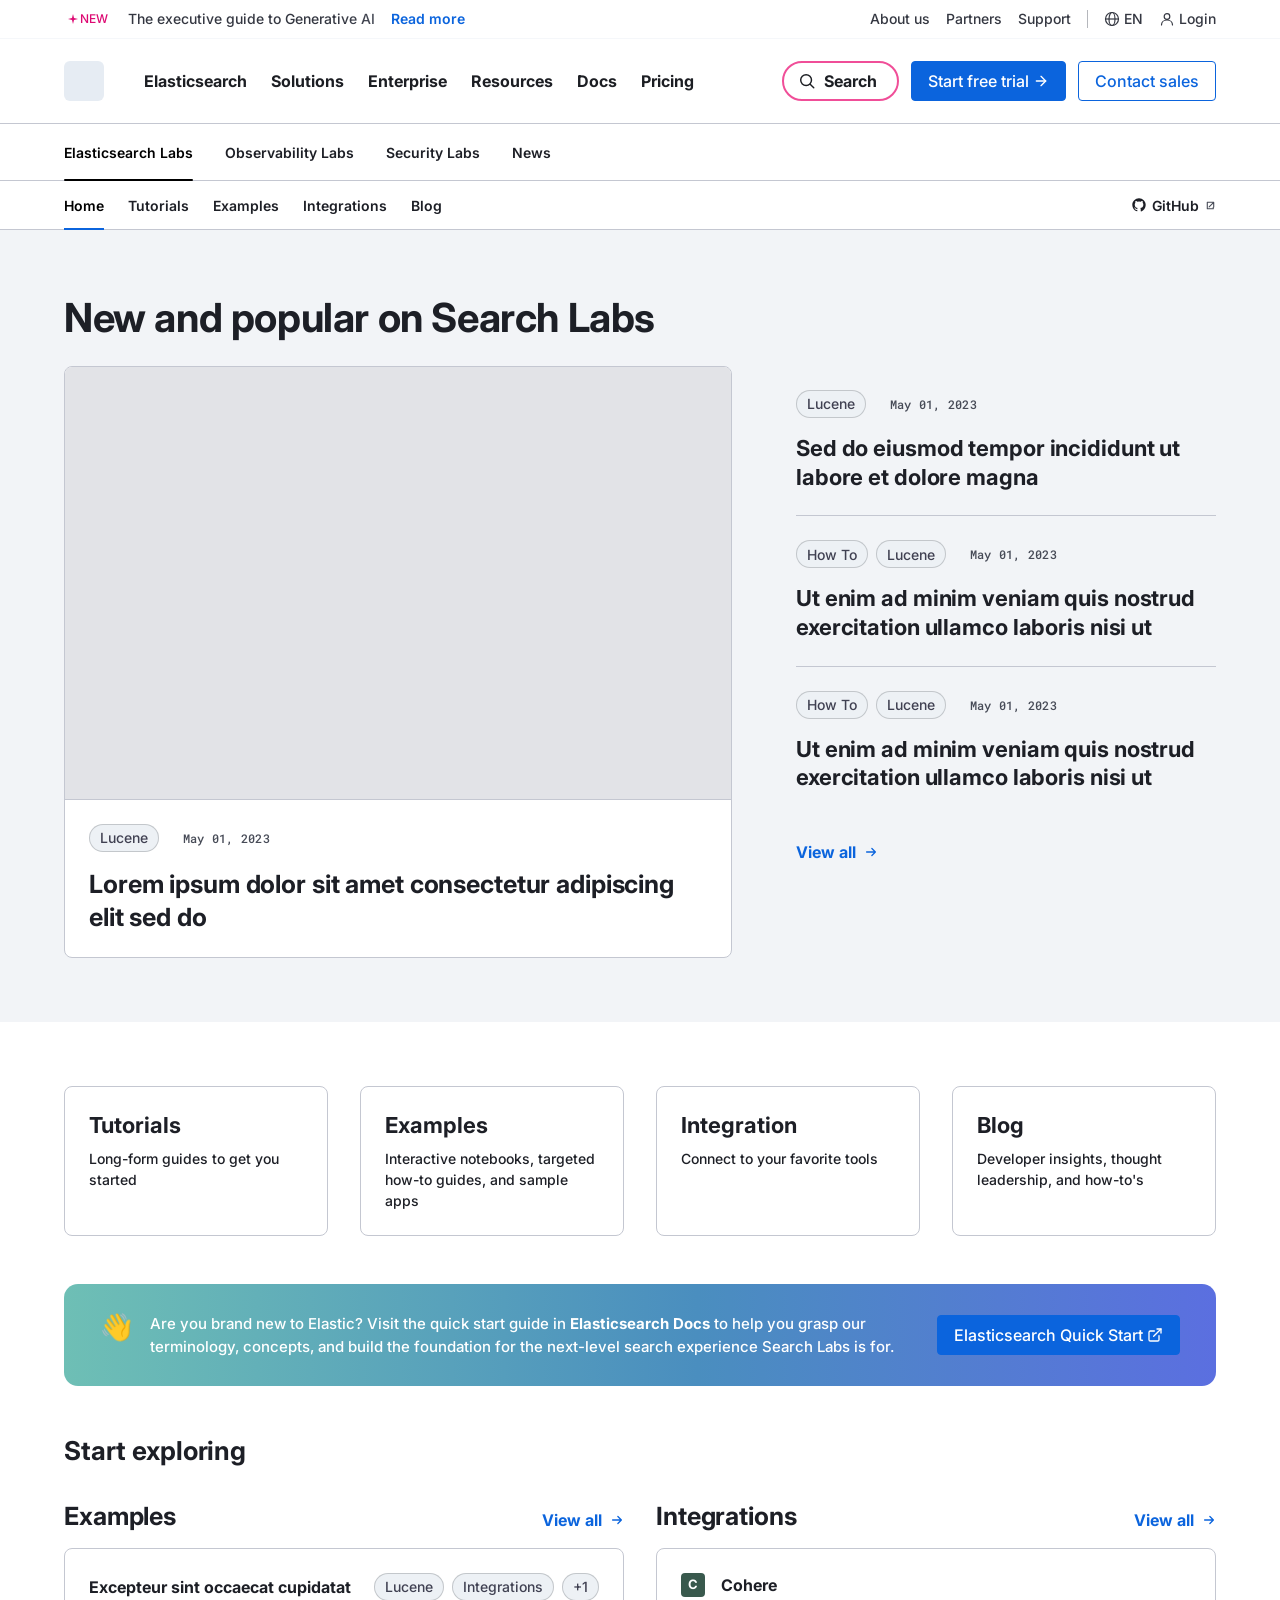
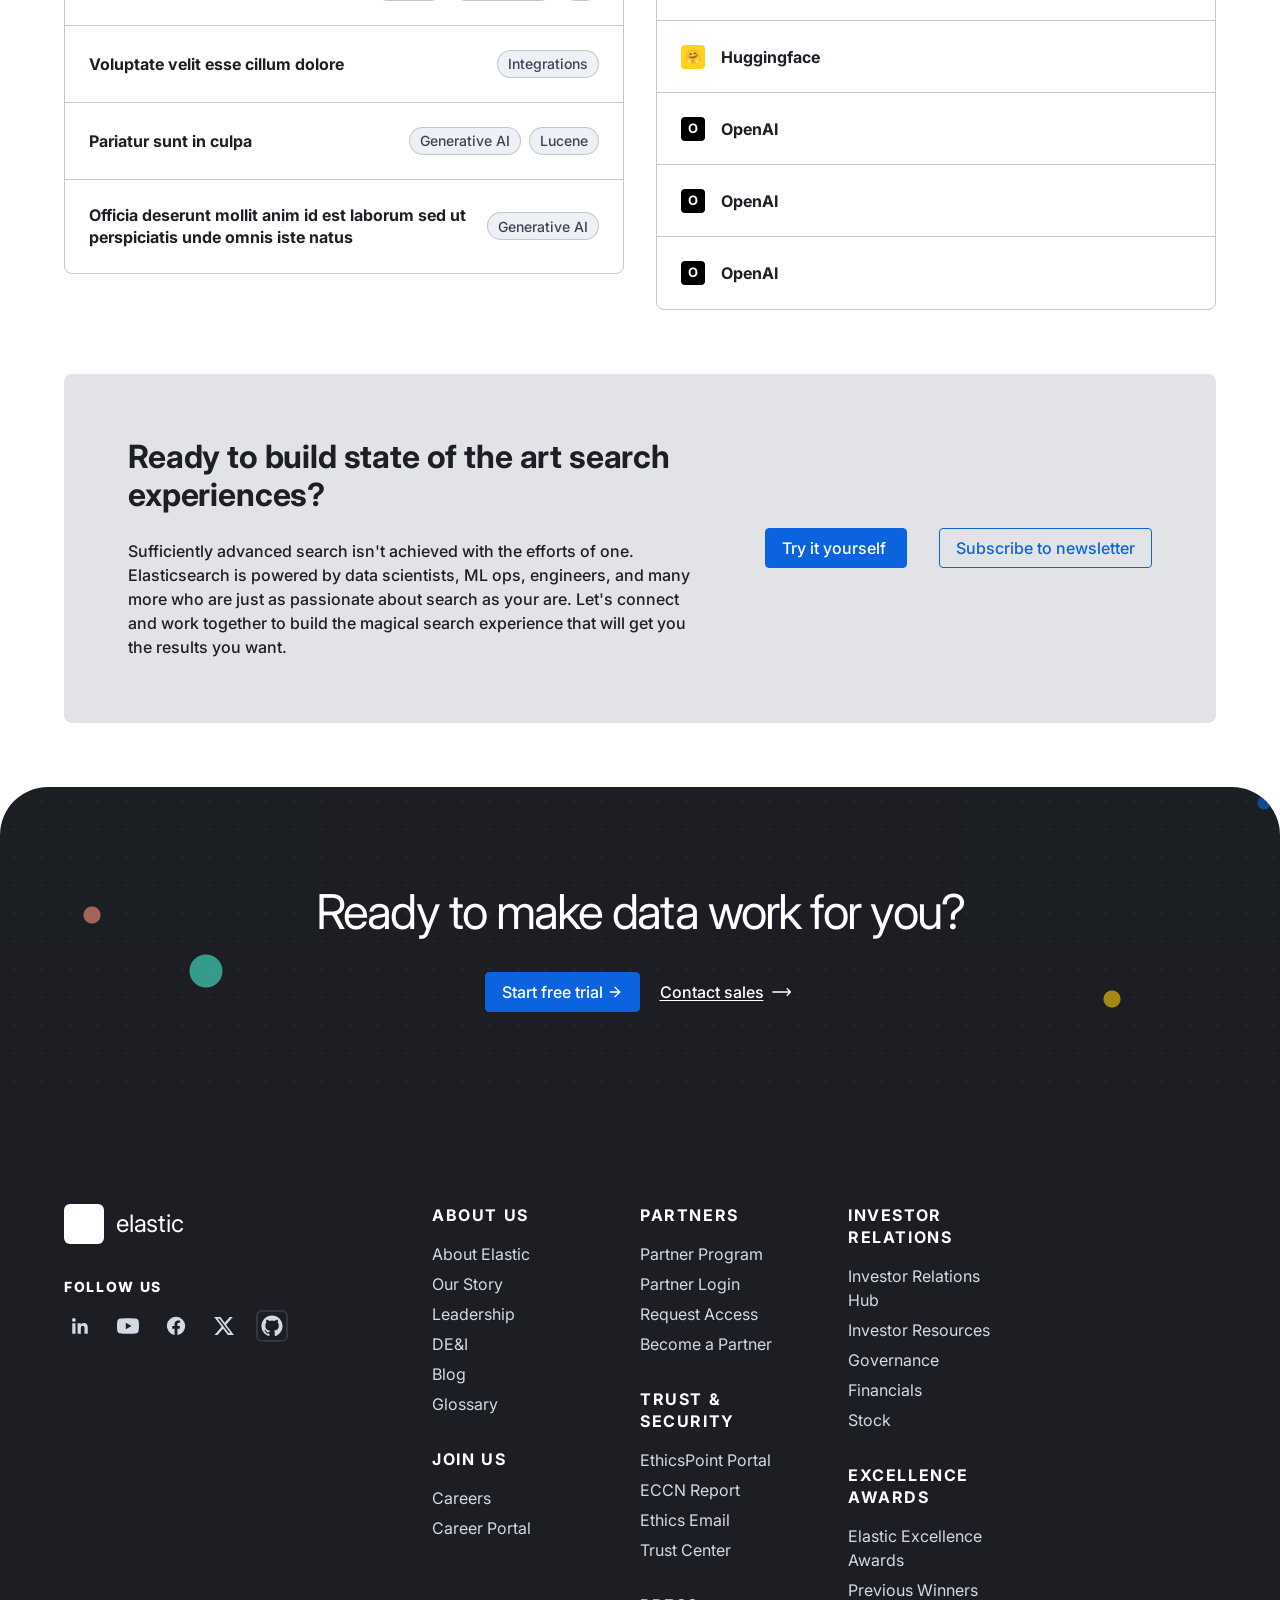
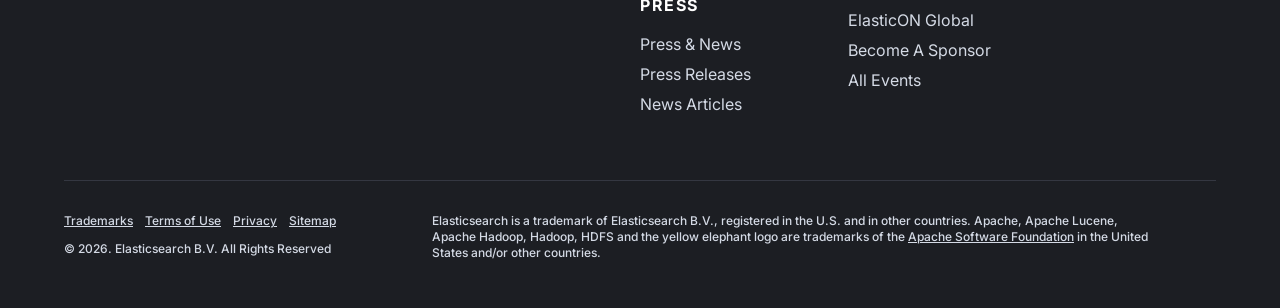
==== index.html @ 3ac86187 "Add files via upload" ====
<!DOCTYPE html>
<html lang="en">
<head>
<meta charset="UTF-8" />
<meta name="viewport" content="width=device-width, initial-scale=1" />
<title>Search Labs — New and popular</title>
<link rel="preconnect" href="https://fonts.googleapis.com" />
<link rel="preconnect" href="https://fonts.gstatic.com" crossorigin />
<link href="https://fonts.googleapis.com/css2?family=Inter:wght@400;500;600;700;800;900&family=Roboto+Mono:wght@500;700&display=swap" rel="stylesheet" />
<style>
  /* Inline fallback for experimental tokens — see design-system.css for full context.
     This block only takes effect if design-system.css fails to load. */
  :root {
    --fw-body: 500;  /* EXPERIMENT 2026-05-14: body weight Medium (vs default 400). */
  }
</style>
<link rel="stylesheet" href="design-system.css" />
<style>
  /* =========================================================
     Design tokens — MOVED to design-system.css
     ========================================================= */

  /* =========================================================
     Reset
     ========================================================= */
  *, *::before, *::after { box-sizing: border-box; }
  html, body { margin: 0; padding: 0; }
  body {
    font-family: var(--font-body);
    font-size: var(--fs-body);
    line-height: var(--lh-body);
    font-weight: var(--fw-body, 400);  /* EXPERIMENT 2026-05-14: see design-system.css. Literal 400 fallback engages if --fw-body is removed. */
    color: var(--gray-dark);
    background: var(--white);
    -webkit-font-smoothing: antialiased;
    -moz-osx-font-smoothing: grayscale;
  }
  a { color: inherit; text-decoration: none; }
  ul { list-style: none; margin: 0; padding: 0; }
  button { font: inherit; cursor: pointer; background: none; border: none; }
  img, svg { display: block; max-width: 100%; }

  /* =========================================================
     Page shell
     ========================================================= */
  .page {
    width: 100%;
    background: var(--white);
  }
  .container {
    max-width: 1512px;
    margin: 0 auto;
    padding-left: var(--s-64);
    padding-right: var(--s-64);
  }

  /* =========================================================
     Site header — TWO-TIER NAVIGATION COMPONENT
     -----------------------------------------------------------
     Flexible by design — both navs are plain <ul>/<li>/<a>.
     Customize by editing the <li> items in HTML.
     Mark the current page on each tier with class="is-active".
     ========================================================= */
  .site-header {
    position: sticky;
    top: 0;
    z-index: 100;
    background: var(--white);
  }

  /* Primary nav — cross-lab — AWS-style: white pill, bordered, hover-grey */
  .topnav {
    background: var(--white);
    border-top: 1px solid var(--border);
    border-bottom: 1px solid var(--border);
    color: var(--gray-dark);
  }
  .topnav__inner,
  .subnav__inner {
    max-width: 1512px;
    margin: 0 auto;
    display: flex;
    align-items: center;
  }
  /* Topnav inner sits 14px tighter than .container so the FIRST PILL'S TEXT
     (offset by its 14px internal padding) aligns with the gnav logo at 64px. */
  .topnav__inner  { height: 56px; padding: 0 calc(var(--s-64) - 14px); }
  .subnav__inner  { height: 48px; padding: 0 var(--s-64); }
  .topnav__list,
  .subnav__list {
    display: flex;
    margin: 0;
    padding: 0;
    list-style: none;
  }
  .topnav__list { gap: 4px; }
  .subnav__list { gap: var(--s-24); }
  .topnav__link,
  .subnav__link {
    position: relative;
    display: inline-flex;
    align-items: center;
    font-family: var(--font-body);
    font-weight: var(--fw-semibold);
    font-size: var(--fs-small);
    transition: color 0.15s ease, background-color 0.15s ease;
  }
  .topnav__link {
    height: 36px;
    padding: 0 14px;
    border-radius: 6px;
    color: var(--gray-dark);
  }
  .topnav__link:hover {
    background: #EDF1F5;
    color: var(--black);
  }
  .topnav__link.is-active {
    color: var(--black);
  }
  .topnav__link.is-active::after {
    content: '';
    position: absolute;
    left: 14px; right: 14px; bottom: -11px;
    height: 2px;
    background: var(--black);
    border-radius: 1px;
  }

  /* Sub nav — within-lab (light) */
  .subnav {
    background: var(--white);
    border-bottom: 1px solid var(--border);
  }
  .subnav__link {
    height: 48px;
    color: var(--gray-dark);
  }
  .subnav__link:hover { color: var(--black); }
  .subnav__link.is-active { color: var(--black); }
  .subnav__link.is-active::after {
    content: '';
    position: absolute;
    left: 0; right: 0; bottom: -1px;
    height: 2px;
    background: #0B64DD;
  }
  /* Disabled (Company categories): non-interactive, slightly muted */
  .subnav__link.is-disabled {
    color: var(--gray);
    cursor: default;
    pointer-events: none;
    opacity: 0.7;
  }
  /* External link group — right-aligned within subnav row */
  .subnav__list--end {
    margin-left: auto;
  }
  /* External link — brand logo on the left, small outbound arrow on the right */
  .subnav__link--external {
    gap: 6px;
  }
  .subnav__link-logo {
    width: 14px;
    height: 14px;
    color: var(--gray-dark);
    flex-shrink: 0;
    transition: color 0.15s ease;
  }
  .subnav__link-ext {
    width: 11px;
    height: 11px;
    color: var(--gray);
    flex-shrink: 0;
    transition: color 0.15s ease;
  }
  .subnav__link--external:hover .subnav__link-logo,
  .subnav__link--external:hover .subnav__link-ext { color: var(--gray-dark); }

  /* =========================================================
     Section 1 — HERO  (1512 × 776)
     ========================================================= */
  .hero {
    position: relative;
    background: var(--hero-bg);
    padding-top: var(--s-64);
    padding-bottom: var(--s-64);
    overflow: hidden;
  }
  /* Blank placeholder for "Casey's Background Art" — image will be added later */
  .hero__bg-placeholder {
    position: absolute;
    inset: 0;
    pointer-events: none;
    /* intentionally empty — placeholder for background art */
  }
  .hero__title {
    font-family: var(--font-heading);
    font-weight: var(--fw-bold);
    font-size: var(--fs-h2);
    line-height: var(--lh-h2);
    color: var(--gray-dark);
    margin: 0 0 var(--s-24) 0;
    letter-spacing: -0.01em;
    position: relative;
  }
  .hero__layout {
    display: grid;
    grid-template-columns: minmax(0, 1fr) 420px;
    gap: 64px;
    align-items: start;
    position: relative;
  }

  /* Featured article card */
  .featured {
    background: var(--white);
    border: 1px solid var(--border);
    border-radius: var(--r-10);
    overflow: hidden;
    display: flex;
    flex-direction: column;
  }
  /* BLANK image placeholder — to be filled in later */
  .featured__image {
    height: 433px;
    background: var(--gray-lightest);
    border-bottom: 1px solid var(--border);
    /* Intentionally blank — user will add the background image later */
  }
  .featured__body {
    padding: var(--s-24);
    display: flex;
    flex-direction: column;
    gap: var(--s-16);
  }
  .featured__meta {
    display: flex;
    align-items: center;
    gap: var(--s-24);
  }
  .featured__date {
    font-family: var(--font-mono);
    font-size: var(--fs-xs);
    font-weight: var(--fw-medium);
    letter-spacing: 0.02em;
    color: var(--gray);
  }
  .featured__title {
    font-family: var(--font-heading);
    font-weight: var(--fw-bold);
    font-size: var(--fs-h4);
    line-height: var(--lh-h4);
    color: var(--gray-dark);
    margin: 0;
    letter-spacing: -0.005em;
  }
  .featured__title a { color: inherit; text-decoration: none; }
  .featured__title a:hover { text-decoration: underline; }

  /* Chip (tag) — blue outline pill */
  /* =========================================================
     Chip / tag — MOVED to design-system.css
     ========================================================= */

  /* Popular sidebar */
  .popular {
    display: flex;
    flex-direction: column;
    gap: var(--s-16);
  }
  .popular__list {
    display: flex;
    flex-direction: column;
  }
  .popular__item {
    padding: var(--s-24) 0;
    display: flex;
    flex-direction: column;
    gap: var(--s-16);
  }
  .popular__item + .popular__item {
    border-top: 1px solid var(--border);
  }
  .popular__head {
    display: flex;
    align-items: center;
    gap: var(--s-24);
    flex-wrap: wrap;
  }
  .popular__chips {
    display: flex;
    gap: var(--s-8);
  }
  .popular__date {
    font-family: var(--font-mono);
    font-size: var(--fs-xs);
    font-weight: var(--fw-medium);
    letter-spacing: 0.02em;
    color: var(--gray);
  }
  .popular__title {
    font-family: var(--font-heading);
    font-weight: var(--fw-bold);
    font-size: var(--fs-h5);
    line-height: var(--lh-h5);
    color: var(--gray-dark);
    margin: 0;
    letter-spacing: -0.005em;
  }
  .popular__title a:hover { text-decoration: underline; }

  /* View-all link */
  .view-all {
    display: inline-flex;
    align-items: center;
    gap: var(--s-8);
    font-family: var(--font-body);
    font-weight: var(--fw-bold);
    font-size: var(--fs-link);
    line-height: var(--lh-link);
    color: #0B64DD;
    margin-top: var(--s-8);
  }
  .view-all:hover { text-decoration: underline; }
  .view-all svg { width: 14px; height: 14px; }

  /* Popular sidebar — Follow + Subscribe pair (Obs/Sec home) */
/* Popular sidebar — SHARE block at the bottom (replaces the long
     Follow / Subscribe buttons). Reuses the sidebar__share visual. */
  .popular__share {
    margin-top: 24px;
    padding-top: 24px;
    border-top: 1px solid var(--border);
  }
  .popular__share-label {
    font-family: var(--font-mono);
    font-weight: var(--fw-bold);
    font-size: 12px;
    letter-spacing: 0.08em;
    text-transform: uppercase;
    color: var(--gray);
    margin: 0 0 12px 0;
  }
  .popular__share-icons {
    display: flex;
    gap: 16px;
  }
  .popular__share-icons a {
    color: var(--gray);
    transition: color 0.15s ease;
    display: inline-flex;
  }
  .popular__share-icons a:hover { color: var(--gray-dark); }
  .popular__share-icons svg { width: 20px; height: 20px; }

  /* =========================================================
     Section 2 — CONTENT (Category cards + Callout + Explore)
     ========================================================= */
  .content {
    padding-top: var(--s-64);
    padding-bottom: var(--s-64);
    background: var(--white);
  }

  /* 4 category cards row */
  /* ============ Blog tabs (Articles / Series) — uses glossary alphabet pattern ============ */
  .blog-tabs {
    max-width: 1512px;
    margin: 0 auto;
    padding: var(--s-32) var(--s-64) 0;
    display: flex;
    gap: 32px;
    background: var(--white);
    position: sticky;
    top: 0;
    z-index: 5;
    border-bottom: 1px solid var(--border);
  }
  .blog-tabs button {
    background: none;
    border: none;
    padding: 0 0 14px 0;
    font-family: var(--font-body);
    font-weight: var(--fw-semibold);
    font-size: 18px;
    line-height: 1;
    color: #9CA3AF;
    cursor: pointer;
    position: relative;
    transition: color 0.15s ease;
  }
  .blog-tabs button:hover:not(.is-active) { color: var(--gray-dark); }
  .blog-tabs button.is-active {
    color: #0B64DD;
    font-weight: var(--fw-bold);
  }
  .blog-tabs button.is-active::after {
    content: '';
    position: absolute;
    left: 0; right: 0; bottom: -1px;
    height: 2px;
    background: #0B64DD;
  }

  /* Series grid — 3 columns, simple image + title + description card */
  .series-grid {
    max-width: 1512px;
    margin: 0 auto;
    padding: 0 var(--s-64);
    display: grid;
    grid-template-columns: repeat(3, 1fr);
    gap: var(--s-32);
  }
  .series-card {
    display: flex;
    flex-direction: column;
    background: var(--white);
    border: 1px solid var(--border);
    border-radius: var(--r-8);
    overflow: hidden;
    text-decoration: none;
    color: inherit;
    transition: border-color 0.15s ease, box-shadow 0.15s ease, transform 0.15s ease;
  }
  .series-card:hover {
    border-color: #B6C7E0;
    box-shadow: 0 4px 12px rgba(15, 27, 56, 0.06);
    transform: translateY(-1px);
  }
  .series-card__image {
    aspect-ratio: 16 / 10;
    background: linear-gradient(135deg, #E6ECF3 0%, #F1F4F8 100%);
  }
  .series-card__body {
    padding: var(--s-24);
    display: flex;
    flex-direction: column;
    gap: var(--s-12);
  }
  .series-card__title {
    font-family: var(--font-heading);
    font-weight: var(--fw-bold);
    font-size: 20px;
    line-height: 1.3;
    color: var(--gray-dark);
    margin: 0;
    letter-spacing: -0.005em;
  }
  .series-card:hover .series-card__title { text-decoration: underline; }
  .series-card__desc {
    font-family: var(--font-body);
    font-size: 15px;
    line-height: 1.55;
    color: var(--gray-dark);
    margin: 0;
  }
  @media (max-width: 1100px) {
    .series-grid { grid-template-columns: repeat(2, 1fr); }
  }
  @media (max-width: 720px) {
    .series-grid { grid-template-columns: 1fr; }
    .blog-tabs { padding: var(--s-24) var(--s-24) 0; gap: 24px; }
    .blog-tabs button { font-size: 16px; }
  }

    /* ============ Glossary page ============ */
  .glossary-alphabet {
    max-width: 1512px;
    margin: 0 auto;
    padding: var(--s-32) var(--s-64) var(--s-16);
    display: flex;
    flex-wrap: wrap;
    gap: 28px;
    background: var(--white);
    position: sticky;
    top: 0;
    z-index: 5;
    border-bottom: 1px solid var(--border);
  }
  .glossary-alphabet button {
    background: none;
    border: none;
    padding: 0;
    font-family: var(--font-body);
    font-weight: var(--fw-medium);
    font-size: 18px;
    line-height: 1;
    color: #9CA3AF;
    cursor: pointer;
    transition: color 0.15s ease;
  }
  .glossary-alphabet button:hover:not([disabled]) { color: var(--gray-dark); }
  .glossary-alphabet button.is-active {
    color: #0B64DD;
    font-weight: var(--fw-bold);
    position: relative;
  }
  .glossary-alphabet button.is-active::after {
    content: '';
    position: absolute;
    left: -4px; right: -4px; bottom: -17px;
    height: 2px;
    background: #0B64DD;
  }
  .glossary-alphabet button[disabled] {
    color: #D4DAE5;
    cursor: default;
  }
  .glossary-body {
    max-width: 1512px;
    margin: 0 auto;
    padding: var(--s-48) var(--s-64) var(--s-64);
    display: grid;
    grid-template-columns: 280px 1fr;
    gap: 80px;
    align-items: start;
  }
  .glossary-letter-card {
    width: 80px;
    height: 80px;
    background: #F1F4F8;
    border-radius: 8px;
    display: flex;
    align-items: center;
    justify-content: center;
    font-family: var(--font-heading);
    font-weight: var(--fw-bold);
    font-size: 40px;
    color: #0B64DD;
    margin-bottom: 24px;
  }
  .glossary-toc {
    display: flex;
    flex-direction: column;
    gap: 14px;
    font-family: var(--font-body);
    font-size: 15px;
    font-weight: var(--fw-medium);
    line-height: 1.4;
  }
  .glossary-toc a {
    color: var(--gray-dark);
    text-decoration: none;
    cursor: pointer;
    transition: color 0.15s ease;
  }
  .glossary-toc a:hover { color: #0B64DD; }
  .glossary-defs {
    display: flex;
    flex-direction: column;
    gap: 40px;
    max-width: 820px;
  }
  .glossary-term { scroll-margin-top: 120px; }
  .glossary-term__title {
    font-family: var(--font-heading);
    font-weight: var(--fw-bold);
    font-size: 26px;
    line-height: 1.3;
    color: var(--gray-dark);
    margin: 0 0 12px 0;
    letter-spacing: -0.005em;
  }
  .glossary-term__def {
    font-family: var(--font-body);
    font-size: 16px;
    line-height: 1.7;
    color: var(--gray-dark);
    margin: 0;
  }
  .glossary-empty {
    color: var(--gray);
    font-style: italic;
  }
  @media (max-width: 900px) {
    .glossary-body { grid-template-columns: 1fr; gap: 32px; padding: var(--s-32) var(--s-24); }
    .glossary-alphabet { padding: var(--s-24); gap: 16px; }
    .glossary-alphabet button { font-size: 16px; }
  }

    /* ============ Home page gradient "Get Started" callout banner ============ */
  .home-callout {
    background: linear-gradient(90deg, #6EBFB5 0%, #4A8EBF 55%, #5B6FE0 100%);
    border-radius: 14px;
    padding: 28px 36px;
    margin: var(--s-48) 0 var(--s-48) 0;
    color: #FFFFFF;
    display: flex;
    align-items: center;
    gap: 40px;
  }
  .home-callout__content {
    display: flex;
    align-items: flex-start;
    gap: 18px;
    flex: 1;
  }
  .home-callout__emoji {
    font-size: 26px;
    line-height: 1;
    flex-shrink: 0;
    margin-top: 2px;
  }
  .home-callout__text {
    font-family: var(--font-body);
    font-size: 15px;
    line-height: 1.55;
    color: #FFFFFF;
    margin: 0;
  }
  .home-callout__text strong {
    font-weight: var(--fw-bold);
  }
  @media (max-width: 900px) {
    .home-callout { flex-direction: column; align-items: flex-start; gap: 22px; padding: 24px; }
  }

  /* ============ Sidebar Quick Start callout (teal→blue gradient card) ============ */
  .qs-callout {
    background: linear-gradient(155deg, #6EBFB5 0%, #4A8EBF 55%, #5B6FE0 100%);
    border-radius: 10px;
    padding: 26px 24px;
    color: #FFFFFF;
    display: flex;
    flex-direction: column;
    gap: 18px;
  }
  .qs-callout__emoji {
    font-size: 30px;
    line-height: 1;
  }
  .qs-callout__text {
    font-family: var(--font-body);
    font-size: 14px;
    line-height: 1.55;
    color: #FFFFFF;
    margin: 0;
  }
  .qs-callout__text strong { font-weight: var(--fw-bold); }

  /* Start exploring section heading */
  .explore-title {
    font-family: var(--font-heading);
    font-weight: var(--fw-bold);
    font-size: 26px;
    line-height: 1.3;
    color: var(--gray-dark);
    margin: 0 0 var(--s-32) 0;
    letter-spacing: -0.005em;
  }

  .cat-cards {
    display: grid;
    grid-template-columns: repeat(4, 1fr);
    gap: var(--s-32);
    margin-bottom: var(--s-32);
  }
  .cat-card {
    background: var(--white);
    border: 1px solid var(--border);
    border-radius: var(--r-8);
    padding: var(--s-24);
    min-height: 126px;
    display: flex;
    flex-direction: column;
    gap: var(--s-8);
  }
  .cat-card__title {
    font-family: var(--font-heading);
    font-weight: var(--fw-bold);
    font-size: var(--fs-h5);    /* CHANGED 2026-05-14: was --fs-h4 (25px) → --fs-h5 (22px) to match .popular__title size on the home page. Revert: --fs-h4. */
    line-height: var(--lh-h5);  /* CHANGED 2026-05-14: was literal 1.2 → token --lh-h5 (1.3) for true alignment with .popular__title. Revert: 1.2. */
    color: var(--gray-dark);
    margin: 0;
  }
  .cat-card__desc {
    font-family: var(--font-body);
    font-size: var(--fs-small);
    line-height: var(--lh-small);
    color: var(--gray-dark);
    margin: 0;
  }
  .cat-card:hover .cat-card__title { text-decoration: underline; }

  /* Callout (teal→blue gradient) */
  /* Start exploring */
  .explore__title {
    font-family: var(--font-heading);
    font-weight: var(--fw-bold);
    font-size: var(--fs-h3);
    line-height: var(--lh-h3);
    color: var(--gray-dark);
    margin: 0 0 var(--s-24) 0;
    letter-spacing: -0.005em;
  }
  .explore__grid {
    display: grid;
    grid-template-columns: 1fr 1fr;
    gap: var(--s-32);
  }
  .explore-col__head {
    display: flex;
    align-items: center;
    justify-content: space-between;
    margin-bottom: var(--s-16);
  }
  .explore-col__title {
    font-family: var(--font-heading);
    font-weight: var(--fw-bold);
    font-size: var(--fs-h4);
    line-height: 1.2;
    color: var(--gray-dark);
    margin: 0;
    letter-spacing: -0.005em;
  }
  .explore-card {
    background: var(--white);
    border: 1px solid var(--border);
    border-radius: var(--r-8);
    overflow: hidden;
  }
  .explore-row {
    display: flex;
    align-items: center;
    gap: var(--s-16);
    padding: var(--s-24);
    min-height: 72px;
    border-bottom: 1px solid var(--border);
  }
  .explore-row:last-child { border-bottom: none; }
  .explore-row__link {
    font-family: var(--font-body);
    font-weight: var(--fw-bold);
    font-size: var(--fs-link);
    color: var(--gray-dark);
    flex: 1;
    line-height: 1.4;
  }
  .explore-row__link:hover { text-decoration: underline; }
  .explore-row__chips {
    display: flex;
    gap: var(--s-8);
    flex-shrink: 0;
  }
  .integration-row {
    display: flex;
    align-items: center;
    gap: var(--s-16);
    padding: var(--s-24);
    height: 72px;
    border-bottom: 1px solid var(--border);
  }
  .integration-row:last-child { border-bottom: none; }
  .integration-row__logo {
    width: 24px;
    height: 24px;
    border-radius: var(--r-4);
    display: grid;
    place-items: center;
    flex-shrink: 0;
    background: var(--gray-lightest);
    font-size: 13px;
    font-weight: var(--fw-bold);
  }
  .integration-row__name {
    font-family: var(--font-body);
    font-weight: var(--fw-bold);
    font-size: var(--fs-link);
    color: var(--gray-dark);
  }
  .integration-row__name:hover { text-decoration: underline; }

  /* Integration brand colors */
  .logo-cohere {
    background: #39594D;
    color: white;
  }
  .logo-huggingface {
    background: #FFD21E;
    color: #14141b;
  }
  .logo-openai {
    background: #000;
    color: white;
  }

  /* =========================================================
     Section 3 — NEWSLETTER (1512 × 414)
     ========================================================= */
  .newsletter {
    padding-bottom: var(--s-64);
    background: var(--white);
  }
  .newsletter__card {
    background: var(--gray-lightest);
    border-radius: var(--r-8);
    padding: var(--s-64);
    display: flex;
    align-items: center;
    gap: var(--s-64);
  }
  .newsletter__left {
    display: flex;
    flex-direction: column;
    gap: var(--s-24);
    flex: 1;
  }
  .newsletter__title {
    font-family: var(--font-heading);
    font-weight: var(--fw-bold);
    font-size: var(--fs-h3);
    line-height: var(--lh-h3);
    color: var(--gray-dark);
    margin: 0;
    max-width: 635px;
    letter-spacing: -0.005em;
  }
  .newsletter__desc {
    font-family: var(--font-body);
    font-size: var(--fs-body);
    line-height: var(--lh-body);
    color: var(--gray-dark);
    margin: 0;
    max-width: 635px;
  }
  .newsletter__actions {
    display: flex;
    gap: var(--s-32);
    align-items: center;
    flex-shrink: 0;
  }
  /* ===== Button system — MOVED to design-system.css ===== */

  /* =========================================================
     Section 4 — FOOTER (dark)
     ========================================================= */
  /* ============ Footer (Figma 2066:5640) — Trial banner + dark Footer ============ */
  .footer {
    background: var(--white);
    color: var(--white);
    position: relative;
    padding: 0;
  }

  /* === Trial banner (top section, rounded top corners) === */
  .trial-banner {
    background: #1C1E23;
    border-radius: 48px 48px 0 0;
    padding: 96px 0;
    position: relative;
    overflow: hidden;
  }
  .trial-banner__inner {
    max-width: 1512px;
    margin: 0 auto;
    padding: 0 64px;
    display: flex;
    flex-direction: column;
    align-items: center;
    gap: 32px;
    text-align: center;
    position: relative;
    z-index: 2;
  }
  .trial-banner__title {
    font-family: var(--font-heading);
    font-weight: var(--fw-regular);
    font-size: 48px;
    line-height: 1.2;
    letter-spacing: -0.04em;
    color: var(--white);
    margin: 0;
    max-width: 880px;
    position: relative;
    z-index: 2;
  }
  .trial-banner__actions {
    display: flex;
    gap: 16px;
    align-items: center;
    position: relative;
    z-index: 2;
  }

  /* Decorative pattern blobs — abstract CSS-only flourishes since the
     full Figma SVG illustration isn't available. */
  .trial-banner__pattern {
    position: absolute;
    pointer-events: none;
    z-index: 1;
  }
  .trial-banner__pattern--left {
    left: -60px; top: -40px;
    width: 380px; height: 280px;
    background:
      radial-gradient(circle at 40% 60%, #FF957D 0 8px, transparent 9px),
      radial-gradient(circle at 70% 80%, #48EFCF 0 16px, transparent 17px);
    opacity: 0.6;
  }
  .trial-banner__pattern--right {
    right: -60px; top: -40px;
    width: 380px; height: 280px;
    background:
      radial-gradient(circle at 80% 20%, #0B64DD 0 6px, transparent 7px),
      radial-gradient(circle at 95% 70%, #FF1493 0 5px, transparent 6px),
      radial-gradient(circle at 40% 90%, #FED10A 0 8px, transparent 9px);
    opacity: 0.6;
  }
  /* Subtle dot pattern overlay */
  .trial-banner__dots {
    position: absolute;
    inset: 0;
    background-image: radial-gradient(circle, rgba(255,255,255,0.05) 1px, transparent 1px);
    background-size: 28px 28px;
    pointer-events: none;
    z-index: 0;
  }

  /* === Main footer (dark section under banner) === */
  .footer__main {
    background: #1C1E23;
    padding: 96px 0 48px;
    position: relative;
  }
  .footer__main-inner {
    max-width: 1512px;
    margin: 0 auto;
    padding: 0 64px;
  }
  .footer__grid {
    display: grid;
    grid-template-columns: 320px repeat(4, 1fr);
    gap: 48px;
    margin-bottom: 64px;
  }
  .footer__brand-col {
    display: flex;
    flex-direction: column;
    gap: 32px;
  }
  .footer__brand {
    display: inline-flex;
    align-items: center;
    gap: 12px;
  }
  .footer__brand-mark {
    width: 40px;
    height: 40px;
    background: var(--white);
    border-radius: 6px;
    flex-shrink: 0;
  }
  .footer__brand-wordmark {
    font-family: var(--font-body);
    font-weight: var(--fw-regular);
    font-size: 24px;
    line-height: 1;
    color: var(--white);
    letter-spacing: -0.01em;
  }
  .footer__follow-label {
    font-family: var(--font-body);
    font-weight: 800;
    font-size: 14px;
    line-height: 22px;
    letter-spacing: 0.12em;
    text-transform: uppercase;
    color: var(--white);
    margin: 0 0 12px 0;
  }
  .footer__socials {
    display: flex;
    gap: 16px;
  }
  .footer__socials a {
    width: 32px;
    height: 32px;
    display: inline-flex;
    align-items: center;
    justify-content: center;
    color: #D4DAE5;
    transition: color 0.15s ease;
    text-decoration: none;
  }
  .footer__socials a:hover { color: var(--white); }
  .footer__socials svg { width: 22px; height: 22px; }
  .footer__socials a.footer__socials--gh {
    border: 2px solid #343741;
    border-radius: 6px;
  }

  .footer__col {
    display: flex;
    flex-direction: column;
    gap: 32px;
  }
  .footer__col-group {
    display: flex;
    flex-direction: column;
    gap: 16px;
  }
  .footer__col-label {
    font-family: var(--font-body);
    font-weight: var(--fw-bold);
    font-size: 16px;
    line-height: 22px;
    letter-spacing: 0.1em;
    text-transform: uppercase;
    color: var(--white);
    margin: 0;
  }
  .footer__col-links {
    display: flex;
    flex-direction: column;
    gap: 6px;
  }
  .footer__col-links a {
    font-family: var(--font-body);
    font-weight: var(--fw-regular);
    font-size: 16px;
    line-height: 1.5;
    color: #D4DAE5;
    text-decoration: none;
    transition: color 0.15s ease;
  }
  .footer__col-links a:hover { color: var(--white); }

  /* === Footer legal row === */
  .footer__legal {
    border-top: 1px solid #343741;
    padding-top: 32px;
    display: grid;
    grid-template-columns: 320px 1fr;
    gap: 48px;
  }
  .footer__legal-meta {
    display: flex;
    flex-direction: column;
    gap: 12px;
  }
  .footer__legal-links {
    display: flex;
    gap: 12px;
  }
  .footer__legal-links a {
    font-family: var(--font-body);
    font-size: 12px;
    line-height: 1.3;
    color: #D4DAE5;
    text-decoration: underline;
    transition: color 0.15s ease;
  }
  .footer__legal-links a:hover { color: var(--white); }
  .footer__legal-copy {
    font-family: var(--font-body);
    font-size: 12px;
    line-height: 1.3;
    color: #D4DAE5;
    margin: 0;
  }
  .footer__legal-trademark {
    font-family: var(--font-body);
    font-size: 12px;
    line-height: 1.3;
    color: #D4DAE5;
    margin: 0;
    max-width: 720px;
  }
  .footer__legal-trademark a {
    color: #D4DAE5;
    text-decoration: underline;
  }

  /* Responsive */
  @media (max-width: 1200px) {
    .trial-banner { padding: 64px 0; }
    .trial-banner__inner { padding: 0 48px; }
    .trial-banner__title { font-size: 40px; }
    .footer__main { padding: 64px 0 32px; }
    .footer__main-inner { padding: 0 48px; }
    .footer__grid { grid-template-columns: 1fr 1fr; gap: 32px; }
    .footer__brand-col { grid-column: 1 / -1; }
    .footer__legal { grid-template-columns: 1fr; }
  }
  @media (max-width: 720px) {
    .trial-banner { padding: 48px 0; border-radius: 24px 24px 0 0; }
    .trial-banner__inner { padding: 0 24px; }
    .trial-banner__title { font-size: 28px; }
    .trial-banner__actions { flex-direction: column; width: 100%; }
    .footer__main { padding: 48px 0 24px; }
    .footer__main-inner { padding: 0 24px; }
    .footer__grid { grid-template-columns: 1fr; }
    .footer__legal-links { flex-wrap: wrap; }
  }
  .footer__copyright { display: none; }

  /* =========================================================
     Responsive
     ========================================================= */
  @media (max-width: 1200px) {
    .hero__layout { grid-template-columns: 1fr; }
      .cat-cards { grid-template-columns: repeat(2, 1fr); }
    .explore__grid { grid-template-columns: 1fr; }
    .newsletter__card { flex-direction: column; align-items: flex-start; }
    .footer__top { flex-direction: column; gap: var(--s-48); }
    .footer__left { width: 100%; }
  }
  @media (max-width: 720px) {
    .container { padding-left: var(--s-24); padding-right: var(--s-24); }
    .hero__title { font-size: 28px; }
    .featured__image { height: 240px; }
    .featured__title { font-size: 20px; }
      .cat-cards { grid-template-columns: 1fr; }
    .newsletter__card { padding: var(--s-32); }
    .newsletter__actions { flex-direction: column; align-items: stretch; gap: var(--s-12); width: 100%; }
    .footer { padding: var(--s-32) var(--s-24) var(--s-24); }
    .footer__bottom { flex-direction: column; align-items: flex-start; gap: var(--s-16); }
  }
  /* =========================================================
     Section 1 — Article HERO
     ========================================================= */
  .article-hero {
    background: var(--hero-bg);
    padding: var(--s-64) 0 var(--s-48);
  }
  .article-hero__inner {
    max-width: 1512px;
    margin: 0 auto;
    padding: 0 var(--s-64);
  }
  .article-hero__crumb {
    font-family: var(--font-mono);
    font-weight: var(--fw-bold);
    font-size: var(--fs-xs);
    letter-spacing: 0.02em;
    color: #0B64DD;
    margin: 0 0 var(--s-16) 0;
  }
  .article-hero__crumb a { color: inherit; text-decoration: none; }
  .article-hero__crumb a:hover { text-decoration: underline; }
  .article-hero__title {
    font-family: var(--font-heading);
    font-weight: var(--fw-bold);
    font-size: var(--fs-h2);
    line-height: var(--lh-h2);
    color: var(--gray-dark);
    margin: 0 0 var(--s-16) 0;
    letter-spacing: -0.015em;
  }
  .article-hero__intro {
    font-family: var(--font-body);
    font-size: 18px;
    line-height: 1.55;
    color: var(--gray-dark);
    margin: 0 0 var(--s-24) 0;
    max-width: 720px;
  }
  .article-hero__tags {
    display: flex;
    gap: var(--s-8);
    margin-bottom: var(--s-32);
  }
  .article-hero__byline {
    display: flex;
    align-items: center;
    gap: var(--s-16);
  }
  .avatar-stack {
    display: flex;
    align-items: center;
  }
  .avatar-stack__item {
    width: 40px;
    height: 40px;
    border-radius: var(--r-full);
    border: 2px solid var(--hero-bg);
    background: linear-gradient(135deg, #c5cdde, #6b7891);
    color: white;
    display: grid;
    place-items: center;
    font-size: 13px;
    font-weight: var(--fw-bold);
  }
  .avatar-stack__item + .avatar-stack__item {
    margin-left: -10px;
  }
  .avatar-stack__item:nth-child(2) {
    background: linear-gradient(135deg, #9aa6c0, #4e5b78);
  }
  .avatar-stack__item:nth-child(3) {
    background: linear-gradient(135deg, #b8c2d8, #5a6985);
  }
  .article-hero__authors {
    display: flex;
    flex-direction: column;
    gap: 2px;
  }
  .article-hero__author-line {
    font-family: var(--font-body);
    font-weight: var(--fw-semibold);
    font-size: var(--fs-small);
    color: var(--gray-dark);
  }
  .article-hero__date {
    font-family: var(--font-mono);
    font-weight: var(--fw-medium);
    font-size: var(--fs-xs);
    letter-spacing: 0.02em;
    color: var(--gray);
  }

  /* =========================================================
     Section 2 — Article BODY (main + sidebar)
     ========================================================= */
  .article {
    padding: var(--s-64) 0;
    background: var(--white);
  }
  .article__layout {
    max-width: 1512px;
    margin: 0 auto;
    padding: 0 var(--s-64);
    display: grid;
    grid-template-columns: minmax(0, 1fr) 220px;
    gap: var(--s-48);
    align-items: start;
  }
  .article__main {
    min-width: 0;
    max-width: 920px;
  }
  .article__main h2 {
    font-family: var(--font-heading);
    font-weight: var(--fw-bold);
    font-size: 28px;
    line-height: 1.3;
    color: var(--gray-dark);
    margin: var(--s-48) 0 var(--s-16) 0;
    letter-spacing: -0.005em;
  }
  .article__main h2:first-child { margin-top: 0; }
  .article__main p {
    font-family: var(--font-body);
    font-size: var(--fs-body);
    line-height: 1.7;
    color: var(--gray-dark);
    margin: 0 0 var(--s-16) 0;
  }
  .article__main p strong {
    font-weight: var(--fw-bold);
  }
  .article__main a {
    color: var(--blue);
    font-weight: var(--fw-semibold);
  }
  .article__main a:hover { text-decoration: underline; }
  .article__main p code,
  .article__main li code {
    font-family: var(--font-mono);
    font-size: 0.92em;
    background: #F1F4F8;
    padding: 2px 6px;
    border-radius: 4px;
    color: #1F2937;
    border: 1px solid rgba(28, 30, 35, 0.06);
  }
  .article__main pre {
    position: relative;
    margin: var(--s-20, 20px) 0;
    padding: var(--s-20, 20px) var(--s-24);
    background: #F1F4F8;
    border: 1px solid var(--border);
    border-radius: 6px;
    overflow-x: auto;
    font-family: var(--font-mono);
    font-size: 14px;
    line-height: 1.6;
    color: #1F2937;
  }
  .article__main pre code {
    font-family: inherit;
    font-size: inherit;
    background: transparent;
    border: none;
    padding: 0;
    color: inherit;
  }
  .article__main ul,
  .article__main ol {
    margin: 0 0 var(--s-16) 0;
    padding-left: var(--s-24);
  }
  .article__main li {
    font-family: var(--font-body);
    font-size: var(--fs-body);
    line-height: 1.7;
    color: var(--gray-dark);
    margin-bottom: var(--s-8);
  }

  /* Diagram placeholder */
  .diagram {
    margin: var(--s-32) 0;
    padding: var(--s-32);
    background: var(--gray-lightest);
    border: 1px solid var(--border);
    border-radius: var(--r-8);
    display: flex;
    flex-direction: column;
    gap: var(--s-32);
  }
  .diagram__block { display: flex; flex-direction: column; gap: var(--s-12); }
  .diagram__label {
    font-family: var(--font-heading);
    font-weight: var(--fw-bold);
    font-size: 18px;
    color: var(--gray-dark);
  }
  .diagram__row {
    background: var(--white);
    border: 1px dashed var(--gray-medium);
    border-radius: var(--r-8);
    padding: var(--s-32);
    color: var(--gray);
    font-family: var(--font-mono);
    font-size: var(--fs-xs);
    text-align: center;
  }

  /* Sidebar */
  .article__sidebar {
    position: sticky;
    top: 120px; /* 56 top-nav + 48 sub-nav + 16 spacing */
    display: flex;
    flex-direction: column;
    gap: var(--s-32);
  }
  .sidebar__label {
    font-family: var(--font-mono);
    font-weight: var(--fw-bold);
    font-size: var(--fs-xs);
    letter-spacing: 0.02em;
    color: var(--gray);
    margin: 0 0 var(--s-16) 0;
  }
  .sidebar__links {
    display: flex;
    flex-direction: column;
    gap: var(--s-12);
    padding-left: var(--s-16);
    border-left: 2px solid var(--border);
  }
  .sidebar__links a {
    font-family: var(--font-body);
    font-weight: var(--fw-medium);
    font-size: var(--fs-small);
    line-height: 1.5;
    color: var(--gray-dark);
    padding-left: var(--s-4);
  }
  .sidebar__links a:hover { text-decoration: underline; }
  .sidebar__links a.is-active {
    color: var(--blue);
    font-weight: var(--fw-bold);
    border-left: 2px solid var(--blue);
    margin-left: -18px;
    padding-left: var(--s-16);
  }
  .sidebar__share {
    display: flex;
    gap: var(--s-16);
  }
  .sidebar__share a {
    color: var(--gray);
    transition: color 0.15s ease;
  }
  .sidebar__share a:hover { color: var(--gray-dark); }
  .sidebar__share svg { width: 20px; height: 20px; }

  /* =========================================================
     Section 3 — Related content
     ========================================================= */
  .related {
    padding: var(--s-32) 0 var(--s-64);
    background: var(--white);
  }
  .related__inner {
    max-width: 1512px;
    margin: 0 auto;
    padding: 0 var(--s-64);
  }
  .related__title {
    font-family: var(--font-heading);
    font-weight: var(--fw-bold);
    font-size: var(--fs-h3);
    line-height: var(--lh-h3);
    color: var(--gray-dark);
    margin: 0 0 var(--s-32) 0;
    letter-spacing: -0.005em;
  }
  .related__grid {
    display: grid;
    grid-template-columns: repeat(3, 1fr);
    gap: var(--s-32);
  }
  .related-card {
    background: var(--white);
    border-radius: var(--r-10);
    overflow: hidden;
    box-shadow: 0 1px 3px rgba(0,0,0,0.04), 0 4px 16px rgba(0,0,0,0.04);
    display: flex;
    flex-direction: column;
  }
  /* Blank placeholder image for related cards */
  .related-card__image {
    height: 180px;
    background: var(--gray-lightest);
    border-bottom: 1px solid var(--border);
  }
  .related-card__body {
    padding: var(--s-24);
    display: flex;
    flex-direction: column;
    gap: var(--s-12);
    flex: 1;
  }
  .related-card__meta {
    display: flex;
    align-items: center;
    gap: var(--s-12);
    flex-wrap: wrap;
  }
  .related-card__date {
    font-family: var(--font-mono);
    font-size: var(--fs-xs);
    font-weight: var(--fw-medium);
    letter-spacing: 0.02em;
    color: var(--gray);
  }
  .related-card__title {
    font-family: var(--font-heading);
    font-weight: var(--fw-bold);
    font-size: var(--fs-h5);
    line-height: 1.3;
    color: var(--gray-dark);
    margin: 0;
  }
  .related-card__title a:hover { text-decoration: underline; }
  /* Card hover feedback — applies on tag pages and feed grids */
  .blog-grid .related-card,
  .author-articles__grid .related-card,
  .all-articles__grid .related-card,
  .integrations-grid .related-card,
  .related__grid .related-card {
    transition: border-color 0.15s ease, box-shadow 0.15s ease, transform 0.15s ease;
  }
  .blog-grid .related-card:hover,
  .author-articles__grid .related-card:hover,
  .all-articles__grid .related-card:hover,
  .integrations-grid .related-card:hover,
  .related__grid .related-card:hover {
    border-color: #B6C7E0;
    box-shadow: 0 6px 18px rgba(28, 30, 35, 0.06);
    transform: translateY(-1px);
  }
  .related-card__desc {
    font-family: var(--font-body);
    font-size: var(--fs-small);
    line-height: 1.5;
    color: var(--gray-dark);
    margin: 0;
  }
  .related-card__author {
    display: flex;
    align-items: center;
    gap: var(--s-8);
    margin-top: auto;
    padding-top: var(--s-12);
  }
  .related-card__avatar {
    width: 24px;
    height: 24px;
    border-radius: var(--r-full);
    background: linear-gradient(135deg, #c5cdde, #6b7891);
    color: white;
    display: grid;
    place-items: center;
    font-size: 10px;
    font-weight: var(--fw-bold);
    flex-shrink: 0;
  }
  .related-card__author-name {
    font-family: var(--font-body);
    font-size: var(--fs-xs);
    font-weight: var(--fw-semibold);
    color: var(--gray-dark);
  }


  /* =========================================================
     Page-view switching (in-app routing without page reload)
     ========================================================= */
  .page-view[hidden] { display: none !important; }

  /* =========================================================
     SUB-PAGES (Tutorials, Examples, Integrations, Blog)
     Shared scaffolding used by all four section pages.
     ========================================================= */
  .subpage-hero {
    background: var(--hero-bg);
    padding: var(--s-64) 0;
    position: relative;
    overflow: hidden;
  }
  .subpage-hero__inner {
    max-width: 1512px;
    margin: 0 auto;
    padding: 0 var(--s-64);
  }
  .subpage-hero__title {
    font-family: var(--font-heading);
    font-weight: var(--fw-bold);
    font-size: var(--fs-h2);
    line-height: var(--lh-h2);
    color: var(--gray-dark);
    margin: 0 0 var(--s-16) 0;
    letter-spacing: -0.01em;
  }
  .subpage-hero__subtitle {
    font-family: var(--font-body);
    font-size: 18px;
    line-height: 1.55;
    color: var(--gray-dark);
    margin: 0;
    max-width: 760px;
  }

  .subpage-hero__cta { margin-top: var(--s-16); align-self: flex-start; }
  .subpage-body {
    padding: var(--s-64) 0;
    background: var(--white);
  }
  .subpage-layout {
    max-width: 1512px;
    margin: 0 auto;
    padding: 0 var(--s-64);
    display: grid;
    grid-template-columns: minmax(0, 1fr) 300px;
    gap: var(--s-32);
    align-items: start;
  }

  /* =========================================================
     Tutorials page — list of tutorial cards
     ========================================================= */
  .tutorials-intro {
    margin-bottom: var(--s-32);
  }
  .tutorials-intro p {
    font-family: var(--font-body);
    font-size: var(--fs-body);
    line-height: 1.7;
    color: var(--gray-dark);
    margin: 0 0 var(--s-16) 0;
  }
  .tutorials-intro a {
    color: var(--blue);
    font-weight: var(--fw-semibold);
  }
  .tutorials-intro a:hover { text-decoration: underline; }

  .tutorial-list {
    display: flex;
    flex-direction: column;
    gap: var(--s-16);
  }
  .tutorial-card {
    display: flex;
    align-items: flex-start;
    gap: var(--s-24);
    padding: var(--s-24);
    background: var(--white);
    border: 1px solid var(--border);
    border-radius: var(--r-8);
    transition: border-color 0.15s ease;
  }
  .tutorial-card:hover {
    border-color: var(--gray-medium);
  }
  .tutorial-card:hover .tutorial-card__title { text-decoration: underline; }
  .tutorial-card__icon {
    width: 24px;
    height: 24px;
    color: var(--gray-dark);
    flex-shrink: 0;
    margin-top: 2px;
  }
  .tutorial-card__body { flex: 1; }
  .tutorial-card__title {
    font-family: var(--font-body);
    font-weight: var(--fw-bold);
    font-size: var(--fs-link);
    line-height: 1.4;
    color: var(--gray-dark);
    margin: 0 0 4px 0;
  }
  .tutorial-card__desc {
    font-family: var(--font-body);
    font-size: var(--fs-small);
    line-height: 1.5;
    color: var(--gray);
    margin: 0;
  }

  /* =========================================================
     Examples page — grouped lists (Apps + Notebooks)
     ========================================================= */
  .examples-groups {
    display: flex;
    flex-direction: column;
    gap: var(--s-48);
  }
  .examples-group__label {
    font-family: var(--font-mono);
    font-weight: var(--fw-bold);
    font-size: var(--fs-xs);
    letter-spacing: 0.02em;
    color: var(--gray);
    margin: 0 0 var(--s-12) 0;
  }
  .examples-group__card {
    background: var(--white);
    border: 1px solid var(--border);
    border-radius: var(--r-8);
    overflow: hidden;
  }
  .examples-row {
    display: flex;
    align-items: center;
    gap: var(--s-16);
    padding: var(--s-24);
    min-height: 72px;
    border-bottom: 1px solid var(--border);
  }
  .examples-row:last-child { border-bottom: none; }
  .examples-row__link {
    font-family: var(--font-body);
    font-weight: var(--fw-bold);
    font-size: var(--fs-link);
    color: var(--gray-dark);
    line-height: 1.4;
    flex: 1;
  }
  .examples-row__link:hover { text-decoration: underline; }
  .examples-row__chips {
    display: flex;
    gap: var(--s-8);
    flex-shrink: 0;
  }

  /* =========================================================
     Integrations page — filters + card grid
     ========================================================= */
  .integration-filters {
    max-width: 1512px;
    margin: 0 auto var(--s-32);
    padding: 0 var(--s-64);
    display: flex;
    gap: var(--s-12);
    flex-wrap: wrap;
  }
  .filter-pill {
    display: inline-flex;
    align-items: center;
    height: 32px;
    padding: 0 var(--s-16);
    border: 1px solid var(--border);
    border-radius: var(--r-full);
    background: var(--white);
    font-family: var(--font-body);
    font-weight: var(--fw-semibold);
    font-size: var(--fs-small);
    color: var(--gray-dark);
    transition: all 0.15s ease;
  }
  .filter-pill:hover { border-color: var(--gray-medium); }
  .filter-pill.is-active {
    background: rgba(47, 174, 234, 0.08);
    border-color: var(--blue);
    color: var(--blue);
  }
  .integration-grid {
    max-width: 1512px;
    margin: 0 auto;
    padding: 0 var(--s-64);
    display: grid;
    grid-template-columns: repeat(3, 1fr);
    gap: var(--s-24);
  }
  .integration-card {
    background: var(--white);
    border: 1px solid var(--border);
    border-radius: var(--r-8);
    padding: var(--s-24);
    display: flex;
    flex-direction: column;
    gap: var(--s-12);
    transition: border-color 0.15s ease;
  }
  .integration-card:hover { border-color: var(--gray-medium); }
  .integration-card:hover .integration-card__name { text-decoration: underline; }
  .integration-card__head {
    display: flex;
    align-items: center;
    gap: var(--s-12);
  }
  .integration-card__logo {
    width: 32px;
    height: 32px;
    border-radius: var(--r-4);
    display: grid;
    place-items: center;
    background: var(--gray-lightest);
    color: var(--gray-dark);
    font-weight: var(--fw-bold);
    flex-shrink: 0;
    font-size: 16px;
  }
  .integration-card__name {
    font-family: var(--font-heading);
    font-weight: var(--fw-bold);
    font-size: 18px;
    color: var(--gray-dark);
    margin: 0;
  }
  .integration-card__desc {
    font-family: var(--font-body);
    font-size: var(--fs-small);
    line-height: 1.55;
    color: var(--gray);
    margin: 0;
    min-height: 70px;
  }
  .integration-card__category {
    font-family: var(--font-mono);
    font-weight: var(--fw-bold);
    font-size: 11px;
    letter-spacing: 0.04em;
    color: var(--gray);
    margin: 0;
    margin-top: var(--s-8);
  }

  /* =========================================================
     Blog page — categories sidebar + featured + grid + pagination
     ========================================================= */
  .blog-layout {
    max-width: 1512px;
    margin: 0 auto;
    padding: 0 var(--s-64);
    display: grid;
    grid-template-columns: 220px minmax(0, 1fr);
    gap: 80px;
    align-items: start;
  }
  .blog-categories__label {
    font-family: var(--font-mono);
    font-weight: var(--fw-bold);
    font-size: var(--fs-xs);
    letter-spacing: 0.02em;
    color: var(--gray);
    margin: 0 0 var(--s-16) 0;
  }
  .blog-categories__list {
    display: flex;
    flex-direction: column;
    gap: var(--s-12);
  }
  .blog-categories__list a {
    font-family: var(--font-body);
    font-weight: var(--fw-medium);
    font-size: var(--fs-small);
    color: var(--gray-dark);
  }
  .blog-categories__list a:hover { text-decoration: underline; }
  .blog-categories__list a.is-active {
    color: #0B64DD;
    font-weight: var(--fw-bold);
  }

  /* ============ Side nav — categories sidebar w/ dropdowns ============
     Type-led list. Chevrons only on items that have children.
     ====================================================================== */
  .side-nav {
    display: flex;
    flex-direction: column;
    gap: 32px;
    font-family: var(--font-body);
    color: var(--gray-dark);
  }
  .side-nav__group { display: flex; flex-direction: column; }
  .side-nav__group-label {
    font-family: var(--font-mono);
    font-weight: var(--fw-semibold);
    font-size: 12px;
    letter-spacing: 0.08em;
    text-transform: uppercase;
    color: var(--gray);
    margin: 0 0 16px 0;
    display: inline-flex;
    align-items: center;
    gap: 6px;
    cursor: pointer;
    background: none;
    border: none;
    padding: 0;
    text-align: left;
    align-self: flex-start;
  }
  .side-nav__group-label .side-nav__chevron {
    width: 10px; height: 10px;
    transition: transform 0.18s ease;
  }
  .side-nav__group.is-collapsed .side-nav__group-label .side-nav__chevron {
    transform: rotate(-90deg);
  }
  .side-nav__group.is-collapsed .side-nav__list { display: none; }

  .side-nav__list {
    list-style: none;
    margin: 0;
    padding: 0;
    display: flex;
    flex-direction: column;
    gap: 16px;
  }
  .side-nav__item { position: relative; }

  .side-nav__row {
    display: inline-flex;
    align-items: center;
    gap: 6px;
    font-size: 15px;
    font-weight: var(--fw-medium);
    line-height: 1.4;
    color: var(--gray-dark);
    text-decoration: none;
    background: none;
    border: none;
    padding: 0;
    cursor: pointer;
    text-align: left;
  }
  .side-nav__row:hover { color: var(--black); }
  .side-nav__row.is-active {
    color: var(--blue);
    font-weight: var(--fw-bold);
  }
  .side-nav__row .side-nav__chevron {
    width: 10px; height: 10px;
    transition: transform 0.18s ease;
    color: currentColor;
  }
  .side-nav__item.is-open > .side-nav__row .side-nav__chevron {
    transform: rotate(180deg);
  }

  .side-nav__sublist {
    list-style: none;
    margin: 12px 0 0 0;
    padding: 0 0 0 16px;
    display: none;
    flex-direction: column;
    gap: 10px;
    border-left: 1px solid var(--border);
  }
  .side-nav__item.is-open > .side-nav__sublist {
    display: flex;
  }
  .side-nav__sublist .side-nav__row {
    font-size: 14px;
    font-weight: var(--fw-medium);
    color: var(--gray);
  }
  .side-nav__sublist .side-nav__row:hover { color: var(--gray-dark); }
  .side-nav__sublist .side-nav__row.is-active {
    color: var(--blue);
    font-weight: var(--fw-semibold);
  }

  .side-nav__subscribe {
    margin-top: 32px;
    display: inline-flex;
    align-items: center;
    gap: 8px;
    height: 40px;
    padding: 0 18px;
    border: 1px solid #0B64DD;
    border-radius: 6px;
    color: #0B64DD;
    font-family: var(--font-body);
    font-weight: var(--fw-semibold);
    font-size: 15px;
    text-decoration: none;
    background: transparent;
    align-self: flex-start;
    transition: background 0.15s ease;
  }
  .side-nav__subscribe:hover { background: rgba(11,100,221,0.06); }
  /* 2 side-by-side action buttons at bottom of side-nav (replacement for single Subscribe) */
  .side-nav__btn-pair {
    display: flex;
    gap: var(--s-8);
    margin-top: var(--s-32);
  }
  .side-nav__btn {
    display: inline-flex;
    align-items: center;
    gap: 6px;
    padding: 8px 12px;
    background: transparent;
    border: 1px solid var(--border);
    border-radius: 4px;
    font-family: var(--font-body);
    font-size: 13px;
    font-weight: var(--fw-medium);
    color: var(--gray-dark);
    text-decoration: none;
    cursor: pointer;
    transition: background 0.15s ease;
    white-space: nowrap;
  }
  .side-nav__btn:hover { background: #F1F4F8; }
  .side-nav__btn svg { width: 14px; height: 14px; color: var(--gray); flex-shrink: 0; }
  .side-nav__subscribe svg { width: 14px; height: 14px; }

  /* Non-interactive display variant — Search Labs uses this until the
     real category taxonomy is decided. Items still read as a list,
     but they don't hover, expand, or navigate. */
  .side-nav.is-disabled .side-nav__row,
  .side-nav.is-disabled .side-nav__group-label {
    color: var(--gray);
    cursor: default;
    pointer-events: none;
  }

  /* Display-only variant — keeps the normal visual styling but
     prevents clicks/hovers/expansion. Used on News sub-pages. */
  .side-nav.is-display-only .side-nav__row,
  .side-nav.is-display-only .side-nav__group-label,
  .side-nav.is-display-only .side-nav__subscribe {
    pointer-events: none;
    cursor: default;
  }
  .side-nav.is-disabled .side-nav__row.is-active {
    color: var(--gray);
    font-weight: var(--fw-semibold);
  }
  .side-nav.is-disabled .side-nav__chevron {
    opacity: 0.5;
  }
  .side-nav.is-disabled .side-nav__subscribe {
    color: var(--gray);
    border-color: #9CA9C2;
    cursor: default;
    pointer-events: none;
  }

  .blog-feed {
    display: flex;
    flex-direction: column;
    gap: var(--s-32);
  }
  .blog-feed__featured {
    display: grid;
    grid-template-columns: 1fr 1fr;
    gap: var(--s-24);
    background: var(--white);
    border: 1px solid var(--border);
    border-radius: var(--r-10);
    overflow: hidden;
  }
  .blog-feed__featured-content {
    padding: var(--s-24);
    display: flex;
    flex-direction: column;
    gap: var(--s-12);
  }
  .blog-feed__featured-meta {
    display: flex;
    align-items: center;
    gap: var(--s-12);
  }
  .blog-feed__featured-title {
    font-family: var(--font-heading);
    font-weight: var(--fw-bold);
    font-size: var(--fs-h4);
    line-height: 1.3;
    color: var(--gray-dark);
    margin: 0;
  }
  .blog-feed__featured-title a:hover { text-decoration: underline; }
  .blog-feed__featured-desc {
    font-family: var(--font-body);
    font-size: var(--fs-small);
    line-height: 1.5;
    color: var(--gray);
    margin: 0;
  }
  .blog-feed__featured-byline {
    margin-top: auto;
    display: flex;
    align-items: center;
    gap: var(--s-8);
    font-family: var(--font-body);
    font-size: var(--fs-xs);
    color: var(--gray-dark);
  }
  .blog-feed__featured-byline-avatars { display: flex; }
  .blog-feed__featured-byline-avatars span {
    width: 24px;
    height: 24px;
    border-radius: var(--r-full);
    background: linear-gradient(135deg, #c5cdde, #6b7891);
    border: 2px solid var(--white);
    display: grid;
    place-items: center;
    color: white;
    font-size: 9px;
    font-weight: var(--fw-bold);
  }
  .blog-feed__featured-byline-avatars span + span { margin-left: -8px; }
  .blog-feed__featured-image {
    background: var(--gray-lightest);
    border-left: 1px solid var(--border);
    min-height: 240px;
  }

  .blog-grid {
    display: grid;
    grid-template-columns: 1fr 1fr;
    gap: var(--s-24);
  }
  .blog-grid .related-card { box-shadow: none; border: 1px solid var(--border); }

  /* Tag page (3-column author article grid) */
  .author-articles {
    display: flex;
    flex-direction: column;
    gap: var(--s-24);
  }
  .author-articles__title {
    font-family: var(--font-heading);
    font-weight: var(--fw-bold);
    font-size: var(--fs-h4);
    line-height: 1.3;
    color: var(--gray-dark);
    margin: 0;
  }
  .author-articles__grid {
    display: grid;
    grid-template-columns: repeat(3, 1fr);
    gap: var(--s-24);
  }

  /* Inline link inside subpage-hero subtitle (e.g. "Quick Start" in Integrations hero) */

  /* Integrations 2-column grid (right side of blog-layout on #integrations) */
  .integrations-grid {
    display: grid;
    grid-template-columns: repeat(2, 1fr);
    gap: var(--s-24);
  }
  .integrations-grid .related-card {
    box-shadow: none;
    border: 1px solid var(--border);
  }
  .integrations-grid .related-card__image {
    height: 120px;
    display: flex;
    align-items: center;
    justify-content: center;
    background: #F1F4F8;
  }
  .integration-card__initials {
    font-family: var(--font-mono);
    font-weight: var(--fw-bold);
    font-size: 28px;
    letter-spacing: 0.04em;
    color: var(--gray);
  }
  @media (max-width: 900px) {
    .integrations-grid { grid-template-columns: 1fr; }
  }

  /* Integration detail view */
  .subpage-hero__eyebrow {
    font-family: var(--font-mono);
    font-weight: var(--fw-bold);
    font-size: 13px;
    letter-spacing: 0.08em;
    color: var(--blue);
    margin: 0 0 var(--s-12) 0;
    text-transform: uppercase;
  }
  .integration-detail__main { max-width: 720px; }
  .integration-detail__lead {
    font-family: var(--font-body);
    font-size: 17px;
    line-height: 1.6;
    color: var(--gray-dark);
    margin: 0 0 var(--s-32) 0;
  }
  .integration-detail__video {
    aspect-ratio: 16 / 9;
    width: 100%;
    background: linear-gradient(135deg, #F1F4F8 0%, #E8ECF1 100%);
    border-radius: 8px;
    overflow: hidden;
    position: relative;
    margin: 0 0 var(--s-32) 0;
    border: 1px solid var(--border);
  }
  .integration-detail__video-overlay {
    position: absolute;
    inset: 0;
    display: flex;
    align-items: center;
    justify-content: center;
  }
  .integration-detail__video-meta {
    position: absolute;
    top: 16px;
    left: 16px;
    display: flex;
    align-items: center;
    gap: 12px;
  }
  .integration-detail__video-logo {
    width: 32px;
    height: 32px;
    border-radius: 50%;
    background: #FFFFFF;
    flex-shrink: 0;
  }
  .integration-detail__video-title {
    margin: 0;
    color: var(--gray-dark);
    font-weight: var(--fw-semibold);
    font-size: 14px;
  }
  .integration-detail__video-channel {
    margin: 0;
    color: var(--gray);
    font-size: 12px;
  }
  .integration-detail__video-play {
    width: 64px;
    height: 64px;
    border-radius: 50%;
    background: #FF0000;
    border: none;
    color: white;
    cursor: pointer;
    display: flex;
    align-items: center;
    justify-content: center;
    transition: transform 0.15s ease;
    z-index: 2;
  }
  .integration-detail__video-play:hover { transform: scale(1.05); }
  .integration-detail__video-play svg { width: 28px; height: 28px; margin-left: 3px; }
  .integration-detail__video-yt {
    position: absolute;
    bottom: 16px;
    right: 16px;
    color: var(--gray-dark);
    background: rgba(255,255,255,0.9);
    padding: 6px 10px;
    border-radius: 4px;
    font-size: 12px;
    font-weight: var(--fw-medium);
  }
  .integration-detail__video-yt span { color: #FF0000; font-weight: var(--fw-bold); }

  .integration-detail__section-title {
    font-family: var(--font-heading);
    font-weight: var(--fw-bold);
    font-size: 26px;
    line-height: 1.3;
    color: var(--gray-dark);
    margin: var(--s-48) 0 var(--s-16);
    letter-spacing: -0.005em;
  }
  .integration-detail__bloglist {
    list-style: disc;
    margin: 0;
    padding-left: var(--s-24);
    display: flex;
    flex-direction: column;
    gap: var(--s-12);
  }
  .integration-detail__bloglist li {
    font-family: var(--font-body);
    font-size: 16px;
    line-height: 1.5;
    color: var(--gray-dark);
  }
  .integration-detail__bloglist a {
    color: var(--gray-dark);
    text-decoration: underline;
    font-weight: var(--fw-medium);
  }
  .integration-detail__bloglist a:hover { color: var(--blue); }
  .integration-detail__body {
    font-family: var(--font-body);
    font-size: 16px;
    line-height: 1.7;
    color: var(--gray-dark);
    margin: 0 0 var(--s-16) 0;
  }
  /* Detail page side-nav: copy/share buttons at the bottom */
  .integration-detail__actions {
    display: flex;
    gap: var(--s-8);
    margin-top: var(--s-32);
  }
  .integration-detail__action {
    display: inline-flex;
    align-items: center;
    gap: 6px;
    padding: 8px 12px;
    background: transparent;
    border: 1px solid var(--border);
    border-radius: 4px;
    font-family: var(--font-body);
    font-size: 13px;
    font-weight: var(--fw-medium);
    color: var(--gray-dark);
    cursor: pointer;
    transition: background 0.15s ease;
  }
  .integration-detail__action:hover { background: #F1F4F8; }
  .integration-detail__action svg { width: 14px; height: 14px; color: var(--gray); }
  .author-articles__grid .related-card {
    box-shadow: none;
    border: 1px solid var(--border);
  }
  @media (max-width: 900px) {
    .author-articles__grid { grid-template-columns: 1fr; }
  }

  .pagination {
    display: flex;
    align-items: center;
    justify-content: flex-end;
    gap: var(--s-4);
    margin-top: var(--s-16);
  }
  .pagination button,
  .pagination span {
    display: inline-flex;
    align-items: center;
    justify-content: center;
    min-width: 32px;
    height: 32px;
    padding: 0 var(--s-8);
    border: 1px solid var(--border);
    border-radius: var(--r-4);
    background: var(--white);
    font-family: var(--font-body);
    font-weight: var(--fw-semibold);
    font-size: var(--fs-small);
    color: var(--gray-dark);
  }
  .pagination button:hover { border-color: var(--gray-medium); }
  .pagination button.is-active {
    background: var(--blue);
    border-color: var(--blue);
    color: var(--white);
  }

  /* Responsive collapse for all subpages */
  @media (max-width: 1100px) {
    .subpage-layout { grid-template-columns: 1fr; }
    .integration-grid { grid-template-columns: repeat(2, 1fr); }
    .blog-layout { grid-template-columns: 1fr; }
    .blog-feed__featured { grid-template-columns: 1fr; }
    .blog-feed__featured-image { border-left: none; border-top: 1px solid var(--border); }
    .blog-grid { grid-template-columns: 1fr; }
  }
  @media (max-width: 720px) {
    .subpage-hero { padding: var(--s-32) var(--s-24); }
    .subpage-hero__title { font-size: 32px; }
    .subpage-body { padding: var(--s-32) var(--s-24); }
    .integration-grid { grid-template-columns: 1fr; }
  }

  /* =========================================================
     TUTORIAL ARTICLE PAGE  (Tutorials -> single tutorial section)
     ========================================================= */
  .tutorial-hero {
    background: var(--hero-bg);
    padding: var(--s-48) 0;
    position: relative;
    overflow: hidden;
  }
  .tutorial-hero__inner {
    max-width: 1512px;
    margin: 0 auto;
    padding: 0 var(--s-64);
  }
  .tutorial-hero__crumb {
    font-family: var(--font-mono);
    font-weight: var(--fw-bold);
    font-size: var(--fs-xs);
    letter-spacing: 0.04em;
    color: #0B64DD;
    margin: 0 0 var(--s-16) 0;
    text-transform: uppercase;
  }
  .tutorial-hero__crumb a { color: inherit; text-decoration: none; }
  .tutorial-hero__crumb a:hover { text-decoration: underline; }
  .tutorial-hero__crumb .sep {
    color: var(--gray);
    margin: 0 var(--s-8);
  }
  .tutorial-hero__title {
    font-family: var(--font-heading);
    font-weight: var(--fw-bold);
    font-size: var(--fs-h2);
    line-height: var(--lh-h2);
    color: var(--gray-dark);
    margin: 0 0 var(--s-12) 0;
    letter-spacing: -0.01em;
  }
  .tutorial-hero__subtitle {
    font-family: var(--font-body);
    font-size: 18px;
    line-height: 1.55;
    color: var(--gray-dark);
    margin: 0;
    max-width: 800px;
  }

  .tutorial-body {
    background: var(--white);
    padding: var(--s-48) 0 var(--s-64);
  }
  .tutorial-body__inner {
    max-width: 1512px;
    margin: 0 auto;
    padding: 0 var(--s-64);
    display: grid;
    grid-template-columns: 220px minmax(0, 1fr);
    gap: var(--s-48);
    align-items: start;
  }

  /* Sidebar */
  .tutorial-sidebar {
    position: sticky;
    top: 120px;
    display: flex;
    flex-direction: column;
    gap: var(--s-32);
  }
  .tutorial-sidebar__label {
    font-family: var(--font-mono);
    font-weight: var(--fw-semibold);
    font-size: 12px;
    letter-spacing: 0.08em;
    color: var(--gray);
    margin: 0 0 var(--s-16) 0;
    text-transform: uppercase;
  }
  /* Tutorial / Example article side-nav (flat list of all siblings)
     Matches the .side-nav visual language: plain rows, blue active, mono caps groups */
  .tutorial-toc {
    display: flex;
    flex-direction: column;
    gap: 14px;
    font-family: var(--font-body);
    font-size: 15px;
    font-weight: var(--fw-medium);
    line-height: 1.4;
  }
  .tutorial-toc a {
    color: var(--gray-dark);
    text-decoration: none;
    display: block;
    transition: color 0.15s ease;
  }
  .tutorial-toc a:hover { color: var(--black); }
  .tutorial-toc a.is-active {
    color: var(--blue);
    font-weight: var(--fw-bold);
  }
  .tutorial-toc__group {
    font-family: var(--font-mono);
    font-weight: var(--fw-semibold);
    font-size: 12px;
    letter-spacing: 0.08em;
    text-transform: uppercase;
    color: var(--gray);
    margin-top: 12px;
    padding-bottom: 4px;
  }
  .tutorial-toc__group:first-child { margin-top: 0; }
  .tutorial-toc__sub {
    padding-left: var(--s-16);
    display: flex;
    flex-direction: column;
    gap: 10px;
    border-left: 1px solid var(--border);
  }

  .tutorial-sidebar__share {
    display: flex;
    gap: var(--s-16);
  }
  .tutorial-sidebar__share a {
    color: var(--gray);
    transition: color 0.15s ease;
  }
  .tutorial-sidebar__share a:hover { color: var(--gray-dark); }
  .tutorial-sidebar__share svg { width: 18px; height: 18px; }

  /* Main content */
  .tutorial-content { min-width: 0; max-width: 920px; }
  .tutorial-content article > * { margin-top: 0; }
  .tutorial-content p {
    font-family: var(--font-body);
    font-size: var(--fs-body);
    line-height: 1.7;
    color: var(--gray-dark);
    margin: 0 0 var(--s-16);
  }
  .tutorial-content p strong { font-weight: var(--fw-bold); }
  .tutorial-content a:not(.tutorial-pagination__prev):not(.tutorial-pagination__next) {
    color: var(--blue);
    font-weight: var(--fw-semibold);
  }
  .tutorial-content a:not(.tutorial-pagination__prev):not(.tutorial-pagination__next):hover { text-decoration: underline; }
  .tutorial-content h2 {
    font-family: var(--font-heading);
    font-weight: var(--fw-bold);
    font-size: 26px;
    line-height: 1.3;
    color: var(--gray-dark);
    margin: var(--s-48) 0 var(--s-16);
    letter-spacing: -0.005em;
  }
  /* ============ Code syntax highlighting (documentation palette) ============
     Inspired by VS Code light theme. All token colors verified ≥4.5:1 contrast
     on the code background #F1F4F8 (AA pass).
     ====================================================================== */
  .tok-keyword  { color: #0033B3; font-weight: var(--fw-medium); }   /* pip, import, from, def — 11.7:1 */
  .tok-string   { color: #067D17; }                      /* 'foo', "bar" — 5.4:1 */
  .tok-number   { color: #1750EB; }                      /* 384, 0.5 — 6.1:1 */
  .tok-comment  { color: var(--gray); font-style: italic; }  /* code comment — AAA contrast on white via the migrated --gray (#474B57); was 4.9:1 with the old #6B7079 */
  .tok-function { color: #7A3E9D; }                      /* model.encode() — 6.7:1 */
  .tok-property { color: #871094; }                      /* attr names — 7.5:1 */
  .tok-operator { color: #2E3137; }                      /* = + - / — 13.0:1 */
  .tok-builtin  { color: #0033B3; }                      /* Elasticsearch, POST, GET — 11.7:1 */
  .tok-flag     { color: #7A3E9D; }                      /* --url, -p — 6.7:1 */

  /* Inline code — used in tutorial/article body. Documentation tone:
     neutral cool-gray pill, dark text. Never blue, never yellow.
     Contrast 12.9:1 on the surface (AAA). */
  .tutorial-content code {
    font-family: var(--font-mono);
    font-size: 0.92em;
    background: #F1F4F8;
    padding: 2px 6px;
    border-radius: 4px;
    color: #1F2937;
    border: 1px solid rgba(28, 30, 35, 0.06);
  }
  /* Block code — same color family, lifted with a thin border so it
     reads as a distinct surface inside long-form prose. */
  .tutorial-content pre {
    background: #F1F4F8;
    border: 1px solid var(--border);
    border-radius: 6px;
    padding: var(--s-20, 20px) var(--s-24);
    margin: var(--s-20, 20px) 0;
    position: relative;
    overflow-x: auto;
  }
  .tutorial-content pre code {
    background: transparent;
    border: none;
    padding: 0;
    font-size: 14px;
    line-height: 1.6;
    color: #1F2937;
  }
  .tutorial-content pre::after {
    content: "";
    position: absolute;
    top: var(--s-12);
    right: var(--s-12);
    width: 16px;
    height: 16px;
    background: url("data:image/svg+xml;utf8,<svg xmlns='http://www.w3.org/2000/svg' width='16' height='16' viewBox='0 0 16 16' fill='none' stroke='%238A91A3' stroke-width='1.5' stroke-linecap='round' stroke-linejoin='round'><rect x='4' y='4' width='9' height='9' rx='1'/><path d='M9 4V3a1 1 0 00-1-1H3a1 1 0 00-1 1v5a1 1 0 001 1h1'/></svg>") no-repeat center;
    opacity: 0.7;
  }

  /* Prev / Next pagination */
  .tutorial-pagination {
    margin-top: var(--s-48);
    border-top: 1px solid var(--border);
    border-bottom: 1px solid var(--border);
    display: grid;
    grid-template-columns: 1fr 1fr;
  }
  .tutorial-pagination > a,
  .tutorial-pagination > span.is-empty {
    padding: var(--s-16) var(--s-24);
    display: flex;
    flex-direction: column;
    gap: 4px;
    color: var(--gray-dark);
  }
  .tutorial-pagination > a + a,
  .tutorial-pagination > .is-empty + a,
  .tutorial-pagination > a + .is-empty { border-left: 1px solid var(--border); }
  .tutorial-pagination__prev { align-items: flex-start; text-align: left; }
  .tutorial-pagination__next { align-items: flex-end; text-align: right; }
  .tutorial-pagination__label {
    font-family: var(--font-mono);
    font-weight: var(--fw-bold);
    font-size: var(--fs-xs);
    letter-spacing: 0.04em;
    color: var(--gray);
    text-transform: uppercase;
  }
  .tutorial-pagination__title {
    font-family: var(--font-body);
    font-weight: var(--fw-bold);
    font-size: var(--fs-link);
    color: var(--gray-dark);
  }
  .tutorial-pagination a:hover .tutorial-pagination__title { text-decoration: underline; }
  .tutorial-pagination .is-empty { visibility: hidden; }

  @media (max-width: 1100px) {
    .tutorial-body__inner { grid-template-columns: 1fr; }
    .tutorial-sidebar { position: static; }
  }
  @media (max-width: 720px) {
    .tutorial-hero__inner,
    .tutorial-body__inner { padding: 0 var(--s-24); }
    .tutorial-hero__title { font-size: 32px; }
    .tutorial-pagination { grid-template-columns: 1fr; }
    .tutorial-pagination > a + a { border-left: none; border-top: 1px solid var(--border); }
  }

  /* =========================================================
     ALL ARTICLES — used on Observability home (3-column card grid)
     ========================================================= */
  .all-articles {
    background: var(--white);
    padding: var(--s-64) 0;
  }
  .all-articles__title {
    font-family: var(--font-heading);
    font-weight: var(--fw-bold);
    font-size: var(--fs-h3);
    line-height: var(--lh-h3);
    color: var(--gray-dark);
    margin: 0 0 var(--s-32);
    letter-spacing: -0.005em;
  }
  .all-articles__grid {
    display: grid;
    grid-template-columns: repeat(3, 1fr);
    gap: var(--s-32);
  }
  .all-articles__grid .related-card { box-shadow: none; border: 1px solid var(--border); }
  @media (max-width: 1100px) {
    .all-articles__grid { grid-template-columns: repeat(2, 1fr); }
  }
  @media (max-width: 720px) {
    .all-articles__grid { grid-template-columns: 1fr; }
  }

  /* =========================================================
     OBS FILTER PAGE — tag's page / author's page
     ========================================================= */
  .obs-filter-body {
    background: var(--white);
    padding: var(--s-48) 0 var(--s-64);
  }
  .obs-filter-layout {
    max-width: 1512px;
    margin: 0 auto;
    padding: 0 var(--s-64);
    display: grid;
    grid-template-columns: minmax(0, 1fr) 280px;
    gap: var(--s-48);
    align-items: start;
  }
  .obs-filter-main__title {
    font-family: var(--font-heading);
    font-weight: var(--fw-bold);
    font-size: var(--fs-h3);
    line-height: var(--lh-h3);
    color: var(--gray-dark);
    margin: 0 0 var(--s-32);
    letter-spacing: -0.005em;
  }
  .obs-filter-grid {
    display: grid;
    grid-template-columns: repeat(2, 1fr);
    gap: var(--s-32);
  }
  .obs-filter-grid .related-card { box-shadow: none; border: 1px solid var(--border); }
  .obs-filter-sidebar { display: flex; flex-direction: column; gap: var(--s-12); }
  .obs-filter-sidebar__label {
    font-family: var(--font-mono);
    font-weight: var(--fw-bold);
    font-size: var(--fs-xs);
    letter-spacing: 0.02em;
    color: var(--gray);
    margin: 0;
    text-transform: uppercase;
  }
  .obs-filter-sidebar .btn--secondary { justify-content: center; }

  /* Clickable chips + author links — applied across Observability views */
  /* a.chip rules — MOVED to design-system.css */
  .related-card__author-name a:hover,
  .article-hero__author-line a:hover { text-decoration: underline; }

  @media (max-width: 1100px) {
    .obs-filter-layout { grid-template-columns: 1fr; }
    .obs-filter-grid { grid-template-columns: 1fr; }
  }

  /* =========================================================
     AUTHOR HERO — used by #obs-author
     ========================================================= */
  .author-hero {
    background: var(--hero-bg);
    padding: var(--s-48) 0;
    position: relative;
    overflow: hidden;
  }
  .author-hero__inner {
    max-width: 1512px;
    margin: 0 auto;
    padding: 0 var(--s-64);
    display: flex;
    align-items: center;
    gap: var(--s-48);
  }
  .author-hero__avatar {
    width: 168px;
    height: 168px;
    border-radius: 50%;
    background: var(--gray-lightest);
    border: 1px solid var(--border);
    flex-shrink: 0;
    object-fit: cover;
  }
  .author-hero__content {
    display: flex;
    flex-direction: column;
    gap: var(--s-8);
    min-width: 0;
  }
  .author-hero__label {
    font-family: var(--font-mono);
    font-weight: var(--fw-bold);
    font-size: var(--fs-xs);
    letter-spacing: 0.04em;
    color: var(--primary-dark);
    text-transform: uppercase;
    margin: 0;
  }
  .author-hero__title {
    font-family: var(--font-heading);
    font-weight: var(--fw-bold);
    font-size: var(--fs-h2);
    line-height: var(--lh-h2);
    color: var(--gray-dark);
    margin: 0;
    letter-spacing: -0.01em;
  }
  .author-hero__subtitle {
    font-family: var(--font-body);
    font-size: 18px;
    line-height: 1.55;
    color: var(--gray);
    margin: 0;
  }
  @media (max-width: 720px) {
    .author-hero__inner { flex-direction: column; align-items: flex-start; gap: var(--s-24); }
    .author-hero__avatar { width: 120px; height: 120px; }
    .author-hero__title { font-size: 32px; }
  }
  .subnav__list[hidden] { display: none !important; }


  /* ============ Per-lab background tints (subtle differentiation) ============ */
  body { background: #FFFFFF; transition: background-color 0.2s ease; }
  body[data-lab="elasticsearch"] { background: #FFFFFF; }
  body[data-lab="observability"] { background: #F2F5F9; }
  body[data-lab="security"]      { background: #FAF7F2; }
  body[data-lab="company"]       { background: #FFFFFF; }

  /* Home-page hero shades — subtle gray differentiation per lab (all readable with black text) */
  #page-home .hero                                       { background: #F2F4F7; }
  #page-observability [data-obs-section="obs-home"] .hero{ background: #E8ECF1; }
  #page-security .hero                                   { background: #EBEFF3; }

    /* ============ Global Elastic Navigation (top-of-page on every route) ============ */
    .gnav { background: #fff; width: 100%; font-family: 'Inter', system-ui, -apple-system, sans-serif; color: #1C1E23; }

    .gnav__upper { border-bottom: 1px solid #F5F7FA; }
    .gnav__upper-inner,
    .gnav__primary-inner {
      max-width: 1512px;
      margin: 0 auto;
      padding: 0 64px;
      display: flex;
      align-items: center;
      justify-content: space-between;
    }
    .gnav__upper-inner { padding-top: 10px; padding-bottom: 10px; }
    .gnav__primary-inner { height: 84px; }

    .gnav__marquee { display: flex; align-items: center; gap: 16px; }
    .gnav__badge {
      display: inline-flex; align-items: center; gap: 2px;
      padding: 1px 4px; border-radius: 2px;
      font-size: 12px; font-weight: var(--fw-medium); line-height: 1.3;
      color: #DD0A73;
    }
    .gnav__badge-icon { width: 10px; height: 10px; color: #DD0A73; flex-shrink: 0; }
    .gnav__marquee-text {
      font-size: 14px; line-height: 1.3;
      background: linear-gradient(to right, #343741 0%, #343741 86%, var(--gray) 100%);
      -webkit-background-clip: text; background-clip: text;
      color: transparent;
    }
    .gnav__marquee-cta {
      font-size: 14px; font-weight: var(--fw-semibold); color: #0B64DD;
      text-decoration: none; line-height: 1.3;
    }
    .gnav__marquee-cta:hover { text-decoration: underline; }

    .gnav__util { display: flex; align-items: center; gap: 16px; }
    .gnav__util-link {
      display: inline-flex; align-items: center; gap: 4px;
      font-size: 14px; color: #343741; line-height: 1.3;
      text-decoration: none;
    }
    .gnav__util-link:hover { color: #0B64DD; }
    .gnav__util-icon { width: 16px; height: 16px; color: currentColor; flex-shrink: 0; }
    .gnav__util-divider { width: 1px; height: 18px; background: var(--gray); opacity: 0.4; }

    .gnav__brand-area { display: flex; align-items: center; gap: 40px; }
    .gnav__brand {
      display: inline-flex; align-items: center; gap: 8px;
      text-decoration: none; color: #1C1E23;
    }
    .gnav__brand-placeholder {
      width: 40px; height: 40px; border-radius: 6px;
      background: #E6ECF3;
      display: inline-block; flex-shrink: 0;
    }
    .gnav__links { display: flex; align-items: center; gap: 24px; }
    .gnav__link {
      display: inline-flex; align-items: center;
      height: 40px;
      font-family: 'Mier B', 'Inter', system-ui, sans-serif;
      font-weight: var(--fw-bold); font-size: 16px; line-height: 1.3;
      color: #1C1E23; text-decoration: none;
    }
    .gnav__link:hover { color: #0B64DD; }

    .gnav__actions { display: flex; align-items: center; gap: 12px; }
    .gnav__search {
      display: inline-flex; align-items: center; gap: 8px;
      height: 40px; padding: 0 20px 0 14px;
      background: #fff;
      border: 2px solid #F04E98;
      border-radius: 22px;
      color: #1C1E23; text-decoration: none;
      font-family: 'Mier B', 'Inter', system-ui, sans-serif;
      font-weight: var(--fw-bold); font-size: 16px; line-height: 1;
    }
    .gnav__search:hover { background: #FFF5F9; }
    .gnav__search-icon { width: 18px; height: 18px; color: #1C1E23; flex-shrink: 0; }


    @media (max-width: 1200px) {
      .gnav__upper-inner,
      .gnav__primary-inner { padding-left: 32px; padding-right: 32px; }
    }
    @media (max-width: 900px) {
      .gnav__upper-inner,
      .gnav__primary-inner { padding-left: 24px; padding-right: 24px; }
      .gnav__primary-inner { height: 64px; }
      .gnav__links { display: none; }
      .gnav__brand-area { gap: 16px; }
      .gnav__util-link:nth-child(-n+3) { display: none; }
      .gnav__util-divider { display: none; }
      .gnav__search span { display: none; }
      .gnav__search { padding: 0 12px; }
      .gnav__marquee-text { display: none; }
    }
</style>
</head>
<body>
<main class="page">

  <!-- =================== SITE HEADER (two-tier nav) =================== -->
  <header class="site-header">
    <!--
      PRIMARY NAV — cross-lab navigation.
      To add/rename a lab: edit the <li> items below.
      Mark the current lab's link with class="topnav__link is-active".
    -->
    <!-- ========== GLOBAL ELASTIC NAVIGATION (two-row top bar) ========== -->
    <div class="gnav">

      <div class="gnav__upper">
        <div class="gnav__upper-inner">
          <div class="gnav__marquee">
            <span class="gnav__badge">
              <svg class="gnav__badge-icon" viewBox="0 0 10 10" fill="none" xmlns="http://www.w3.org/2000/svg" aria-hidden="true">
                <path d="M5 0L6 4L10 5L6 6L5 10L4 6L0 5L4 4L5 0Z" fill="currentColor"/>
              </svg>
              NEW
            </span>
            <span class="gnav__marquee-text">The executive guide to Generative AI</span>
            <a href="#" class="gnav__marquee-cta">Read more</a>
          </div>
          <nav class="gnav__util" aria-label="Utility">
            <a href="#" class="gnav__util-link">About us</a>
            <a href="#" class="gnav__util-link">Partners</a>
            <a href="#" class="gnav__util-link">Support</a>
            <span class="gnav__util-divider" aria-hidden="true"></span>
            <a href="#" class="gnav__util-link">
              <svg class="gnav__util-icon" viewBox="0 0 16 16" fill="none" xmlns="http://www.w3.org/2000/svg" aria-hidden="true">
                <circle cx="8" cy="8" r="6.5" stroke="currentColor" stroke-width="1.2"/>
                <ellipse cx="8" cy="8" rx="3" ry="6.5" stroke="currentColor" stroke-width="1.2"/>
                <path d="M1.5 8h13" stroke="currentColor" stroke-width="1.2"/>
              </svg>
              <span>EN</span>
            </a>
            <a href="#" class="gnav__util-link">
              <svg class="gnav__util-icon" viewBox="0 0 16 16" fill="none" xmlns="http://www.w3.org/2000/svg" aria-hidden="true">
                <circle cx="8" cy="5.5" r="2.8" stroke="currentColor" stroke-width="1.2"/>
                <path d="M2.5 14c0-3 2.5-5 5.5-5s5.5 2 5.5 5" stroke="currentColor" stroke-width="1.2" stroke-linecap="round"/>
              </svg>
              <span>Login</span>
            </a>
          </nav>
        </div>
      </div>

      <div class="gnav__primary">
        <div class="gnav__primary-inner">
          <div class="gnav__brand-area">
            <a href="#home" class="gnav__brand" aria-label="Home">
              <span class="gnav__brand-placeholder" aria-hidden="true"></span>
            </a>
            <nav class="gnav__links" aria-label="Elastic primary">
              <a href="#" class="gnav__link">Elasticsearch</a>
              <a href="#" class="gnav__link">Solutions</a>
              <a href="#" class="gnav__link">Enterprise</a>
              <a href="#" class="gnav__link">Resources</a>
              <a href="#" class="gnav__link">Docs</a>
              <a href="#" class="gnav__link">Pricing</a>
            </nav>
          </div>
          <div class="gnav__actions">
            <a href="#" class="gnav__search">
              <svg class="gnav__search-icon" viewBox="0 0 20 20" fill="none" xmlns="http://www.w3.org/2000/svg" aria-hidden="true">
                <circle cx="9" cy="9" r="6" stroke="currentColor" stroke-width="1.6"/>
                <path d="M13.5 13.5L17.5 17.5" stroke="currentColor" stroke-width="1.6" stroke-linecap="round"/>
              </svg>
              <span>Search</span>
            </a>
            <a href="#" class="btn--primary">
              <span>Start free trial</span>
              <svg width="16" height="16" viewBox="0 0 24 24" fill="none" stroke="currentColor" stroke-width="2" stroke-linecap="round" stroke-linejoin="round" xmlns="http://www.w3.org/2000/svg" aria-hidden="true"><line x1="5" y1="12" x2="19" y2="12"/><polyline points="12 5 19 12 12 19"/></svg>
            </a>
            <a href="#" class="btn--secondary">Contact sales</a>
          </div>
        </div>
      </div>

    </div>

        <nav class="topnav" aria-label="Primary navigation">
      <div class="topnav__inner">
        <ul class="topnav__list">
          <li><a href="#home" data-topnav="elasticsearch" class="topnav__link">Elasticsearch Labs</a></li>
          <li><a href="#observability" data-topnav="observability" class="topnav__link">Observability Labs</a></li>
          <li><a href="#security" data-topnav="security" class="topnav__link">Security Labs</a></li>
          <li><a href="#company:home" data-topnav="company" class="topnav__link">News</a></li>
        </ul>
      </div>
    </nav>

    <!--
      SUB NAV — within-lab navigation. Tailored per lab.
      Replace these 5 placeholders with real sections when wiring up.
      Mark the current page's link with class="subnav__link is-active".
    -->
    <nav class="subnav" aria-label="Section navigation">
      <div class="subnav__inner">
        <!-- Elasticsearch (Search) Labs subnav -->
        <ul class="subnav__list" data-subnav-lab="elasticsearch">
          <li><a href="#home" data-nav="home" class="subnav__link is-active">Home</a></li>
          <li><a href="#tutorials" data-nav="tutorials" class="subnav__link">Tutorials</a></li>
          <li><a href="#examples" data-nav="examples" class="subnav__link">Examples</a></li>
          <li><a href="#integrations" data-nav="integrations" class="subnav__link">Integrations</a></li>
          <li><a href="#blog" data-nav="blog" class="subnav__link">Blog</a></li>
        </ul>
        <ul class="subnav__list subnav__list--end" data-subnav-lab="elasticsearch">
          <li><a href="https://github.com/elastic/elasticsearch-labs" target="_blank" rel="noopener noreferrer" class="subnav__link subnav__link--external">
            <svg class="subnav__link-logo" viewBox="0 0 24 24" fill="currentColor" xmlns="http://www.w3.org/2000/svg" aria-hidden="true"><path d="M12 .5C5.65.5.5 5.65.5 12c0 5.08 3.29 9.39 7.86 10.91.57.1.78-.25.78-.55 0-.27-.01-1.18-.02-2.14-3.2.7-3.87-1.36-3.87-1.36-.52-1.33-1.28-1.68-1.28-1.68-1.05-.72.08-.7.08-.7 1.16.08 1.78 1.2 1.78 1.2 1.03 1.77 2.71 1.26 3.37.96.1-.75.4-1.26.73-1.55-2.55-.29-5.24-1.28-5.24-5.69 0-1.26.45-2.28 1.19-3.09-.12-.29-.51-1.46.11-3.05 0 0 .97-.31 3.18 1.18a11 11 0 015.79 0c2.2-1.49 3.17-1.18 3.17-1.18.63 1.59.23 2.76.12 3.05.74.81 1.19 1.83 1.19 3.09 0 4.42-2.69 5.39-5.25 5.68.41.36.78 1.06.78 2.14 0 1.54-.01 2.79-.01 3.17 0 .3.21.66.79.55C20.21 21.38 23.5 17.08 23.5 12 23.5 5.65 18.35.5 12 .5z"/></svg>
            GitHub
            <svg class="subnav__link-ext" viewBox="0 0 12 12" fill="none" xmlns="http://www.w3.org/2000/svg" aria-hidden="true"><path d="M4.5 2.5h5v5M9.5 2.5L4.5 7.5M9 8v1.5H2.5v-7H4" stroke="currentColor" stroke-width="1.2" stroke-linecap="round" stroke-linejoin="round"/></svg>
          </a></li>
        </ul>
        <!-- Observability Labs subnav -->
        <ul class="subnav__list" data-subnav-lab="observability" hidden>
          <li><a href="#observability" data-nav="obs-home" class="subnav__link">Home</a></li>
          <li><a href="#obs-filter" data-nav="obs-tags" class="subnav__link">Tags</a></li>
        </ul>
        <!-- Security Labs subnav -->
        <ul class="subnav__list" data-subnav-lab="security" hidden>
          <li><a href="#security" data-nav="sec-home" class="subnav__link">Home</a></li>
          <li><a href="#security:threat-command" data-nav="threat-command" class="subnav__link">Threat Command</a></li>
          <li><a href="#security:product-updates" data-nav="product-updates" class="subnav__link">Product Updates</a></li>
          <li><a href="#security:reports" data-nav="reports" class="subnav__link">Reports</a></li>
          <li><a href="#security:enablement" data-nav="enablement" class="subnav__link">Enablement</a></li>
        </ul>
        <!-- Company subnav -->
        <ul class="subnav__list" data-subnav-lab="company" hidden>
          <li><a href="#company:home" data-nav="home" class="subnav__link">Home</a></li>
          <li><a href="#company:solutions" data-nav="solutions" class="subnav__link">Solutions</a></li>
          <li><a href="#company:stack-cloud" data-nav="stack-cloud" class="subnav__link">Stack + Cloud</a></li>
          <li><a href="#company:news" data-nav="news" class="subnav__link">Company</a></li>
          <li><a href="#company:customers" data-nav="customers" class="subnav__link">Customers</a></li>
          <li><a href="#company:generative-ai" data-nav="generative-ai" class="subnav__link">Generative AI</a></li>
          <li><a href="#company:culture" data-nav="culture" class="subnav__link">Culture</a></li>
        </ul>
      </div>
    </nav>
  </header>

  <div id="page-home" class="page-view">

  <!-- =================== SECTION 1: HERO =================== -->
  <section class="hero">
    <!-- BLANK placeholder for Casey's Background Art (image added later) -->
    <div class="hero__bg-placeholder" aria-hidden="true"></div>

    <div class="container">
      <h1 class="hero__title">New and popular on Search Labs</h1>

      <div class="hero__layout">

        <!-- Featured article card -->
        <article class="featured">
          <!-- BLANK placeholder — background image will be added in later -->
          <div class="featured__image" role="img" aria-label="Featured article image placeholder"></div>

          <div class="featured__body">
            <div class="featured__meta">
              <span class="chip">Lucene</span>
              <span class="featured__date">May 01, 2023</span>
            </div>
            <h2 class="featured__title"><a href="#article">Lorem ipsum dolor sit amet consectetur adipiscing elit sed do</a></h2>
          </div>
        </article>

        <!-- Popular sidebar -->
        <aside class="popular">
          <ul class="popular__list">
            <li class="popular__item">
              <div class="popular__head">
                <div class="popular__chips">
                  <span class="chip">Lucene</span>
                </div>
                <span class="popular__date">May 01, 2023</span>
              </div>
              <h3 class="popular__title">
                <a href="#article">Sed do eiusmod tempor incididunt ut labore et dolore magna</a>
              </h3>
            </li>

            <li class="popular__item">
              <div class="popular__head">
                <div class="popular__chips">
                  <span class="chip">How To</span>
                  <span class="chip">Lucene</span>
                </div>
                <span class="popular__date">May 01, 2023</span>
              </div>
              <h3 class="popular__title">
                <a href="#article">Ut enim ad minim veniam quis nostrud exercitation ullamco laboris nisi ut</a>
              </h3>
            </li>

            <li class="popular__item">
              <div class="popular__head">
                <div class="popular__chips">
                  <span class="chip">How To</span>
                  <span class="chip">Lucene</span>
                </div>
                <span class="popular__date">May 01, 2023</span>
              </div>
              <h3 class="popular__title">
                <a href="#article">Ut enim ad minim veniam quis nostrud exercitation ullamco laboris nisi ut</a>
              </h3>
            </li>
          </ul>

          <a href="#" class="view-all">
            <span>View all</span>
            <svg viewBox="0 0 16 16" fill="none" xmlns="http://www.w3.org/2000/svg">
              <path d="M3 8h10M9 4l4 4-4 4" stroke="currentColor" stroke-width="1.5" stroke-linecap="round" stroke-linejoin="round"/>
            </svg>
          </a>
        </aside>

      </div>
    </div>
  </section>

  <!-- =================== SECTION 2: CONTENT =================== -->
  <section class="content">
    <div class="container">

    <!-- 4 category cards -->
    <div class="cat-cards">
      <a href="#tutorials" class="cat-card">
        <h3 class="cat-card__title">Tutorials</h3>
        <p class="cat-card__desc">Long-form guides to get you started</p>
      </a>
      <a href="#examples" class="cat-card">
        <h3 class="cat-card__title">Examples</h3>
        <p class="cat-card__desc">Interactive notebooks, targeted how-to guides, and sample apps</p>
      </a>
      <a href="#integrations" class="cat-card">
        <h3 class="cat-card__title">Integration</h3>
        <p class="cat-card__desc">Connect to your favorite tools</p>
      </a>
      <a href="#blog" class="cat-card">
        <h3 class="cat-card__title">Blog</h3>
        <p class="cat-card__desc">Developer insights, thought leadership, and how-to's</p>
      </a>
    </div>

    <!-- Gradient callout: Get Started -->
    <div class="home-callout">
      <div class="home-callout__content">
        <span class="home-callout__emoji" aria-hidden="true">👋</span>
        <p class="home-callout__text">Are you brand new to Elastic? Visit the quick start guide in <strong>Elasticsearch Docs</strong> to help you grasp our terminology, concepts, and build the foundation for the next-level search experience Search Labs is for.</p>
      </div>
      <a href="javascript:void(0)" class="btn--primary">
        <span>Elasticsearch Quick Start</span>
        <svg width="16" height="16" viewBox="0 0 24 24" fill="none" stroke="currentColor" stroke-width="2" stroke-linecap="round" stroke-linejoin="round" xmlns="http://www.w3.org/2000/svg" aria-hidden="true"><path d="M18 13v6a2 2 0 0 1-2 2H5a2 2 0 0 1-2-2V8a2 2 0 0 1 2-2h6"/><polyline points="15 3 21 3 21 9"/><line x1="10" y1="14" x2="21" y2="3"/></svg>
      </a>
    </div>

    <h2 class="explore-title">Start exploring</h2>

    <!-- Explore grid: Examples (flat list) + Integrations (card) -->
    <div class="explore__grid">

      <!-- Examples column (flat list, no card border) -->
      <div>
        <div class="explore-col__head">
          <h3 class="explore-col__title">Examples</h3>
          <a href="#examples" class="view-all">
            <span>View all</span>
            <svg viewBox="0 0 16 16" fill="none" xmlns="http://www.w3.org/2000/svg">
              <path d="M3 8h10M9 4l4 4-4 4" stroke="currentColor" stroke-width="1.5" stroke-linecap="round" stroke-linejoin="round"/>
            </svg>
          </a>
        </div>
        <div class="explore-card">
          <div class="explore-row">
            <a href="#article" class="explore-row__link">Excepteur sint occaecat cupidatat</a>
            <div class="explore-row__chips">
              <span class="chip">Lucene</span>
              <span class="chip">Integrations</span>
              <span class="chip">+1</span>
            </div>
          </div>
          <div class="explore-row">
            <a href="#article" class="explore-row__link">Voluptate velit esse cillum dolore</a>
            <div class="explore-row__chips"><span class="chip">Integrations</span></div>
          </div>
          <div class="explore-row">
            <a href="#article" class="explore-row__link">Pariatur sunt in culpa</a>
            <div class="explore-row__chips">
              <span class="chip">Generative AI</span>
              <span class="chip">Lucene</span>
            </div>
          </div>
          <div class="explore-row">
            <a href="#article" class="explore-row__link">Officia deserunt mollit anim id est laborum sed ut perspiciatis unde omnis iste natus</a>
            <div class="explore-row__chips"><span class="chip">Generative AI</span></div>
          </div>
        </div>
      </div>

      <!-- Integrations column -->
      <div>
        <div class="explore-col__head">
          <h3 class="explore-col__title">Integrations</h3>
          <a href="#" class="view-all">
            <span>View all</span>
            <svg viewBox="0 0 16 16" fill="none" xmlns="http://www.w3.org/2000/svg">
              <path d="M3 8h10M9 4l4 4-4 4" stroke="currentColor" stroke-width="1.5" stroke-linecap="round" stroke-linejoin="round"/>
            </svg>
          </a>
        </div>
        <div class="explore-card">
          <div class="integration-row">
            <div class="integration-row__logo logo-cohere">C</div>
            <a href="#" class="integration-row__name">Cohere</a>
          </div>
          <div class="integration-row">
            <div class="integration-row__logo logo-huggingface">🤗</div>
            <a href="#" class="integration-row__name">Huggingface</a>
          </div>
          <div class="integration-row">
            <div class="integration-row__logo logo-openai">O</div>
            <a href="#" class="integration-row__name">OpenAI</a>
          </div>
          <div class="integration-row">
            <div class="integration-row__logo logo-openai">O</div>
            <a href="#" class="integration-row__name">OpenAI</a>
          </div>
          <div class="integration-row">
            <div class="integration-row__logo logo-openai">O</div>
            <a href="#" class="integration-row__name">OpenAI</a>
          </div>
        </div>
      </div>

    </div>

    </div><!-- /.container -->
  </section>

  </div><!-- /#page-home -->

  <!-- =================== OBSERVABILITY HOME =================== -->
  <div id="page-observability" class="page-view" hidden>

    <!-- ======== HOME variant: featured + popular + 9-card grid (security-home style) ======== -->
    <div data-obs-section="obs-home">

      <section class="hero">
        <div class="hero__bg-placeholder" aria-hidden="true"></div>
        <div class="container">
          <h1 class="hero__title">Elastic Observability Labs</h1>

          <div class="hero__layout">

            <article class="featured">
              <div class="featured__image" role="img" aria-label="Featured article image placeholder"></div>
              <div class="featured__body">
                <div class="featured__meta">
                  <a href="#obs-filter" class="chip">APM</a>
                  <span class="featured__date">May 01, 2023</span>
                </div>
                <h2 class="featured__title"><a href="#obs-article">Lorem ipsum dolor sit amet consectetur adipiscing elit</a></h2>
              </div>
            </article>

            <aside class="popular">
              <ul class="popular__list">
                <li class="popular__item">
                  <div class="popular__head">
                    <div class="popular__chips"><a href="#obs-filter" class="chip">Logs</a></div>
                    <span class="popular__date">May 01, 2023</span>
                  </div>
                  <h3 class="popular__title">
                    <a href="#obs-article">Sed do eiusmod tempor incididunt ut labore</a>
                  </h3>
                </li>
                <li class="popular__item">
                  <div class="popular__head">
                    <div class="popular__chips"><a href="#obs-filter" class="chip">Metrics</a><a href="#obs-filter" class="chip">How To</a></div>
                    <span class="popular__date">May 01, 2023</span>
                  </div>
                  <h3 class="popular__title">
                    <a href="#obs-article">Duis aute irure dolor in reprehenderit voluptate velit</a>
                  </h3>
                </li>
                <li class="popular__item">
                  <div class="popular__head">
                    <div class="popular__chips"><a href="#obs-filter" class="chip">APM</a><a href="#obs-filter" class="chip">Tracing</a></div>
                    <span class="popular__date">May 01, 2023</span>
                  </div>
                  <h3 class="popular__title">
                    <a href="#obs-article">Excepteur sint occaecat cupidatat non proident</a>
                  </h3>
                </li>
                <li class="popular__item">
                  <div class="popular__head">
                    <div class="popular__chips"><a href="#obs-filter" class="chip">APM</a></div>
                    <span class="popular__date">May 01, 2023</span>
                  </div>
                  <h3 class="popular__title">
                    <a href="#obs-article">Sed ut perspiciatis unde omnis iste natus error sit</a>
                  </h3>
                </li>
                <li class="popular__item">
                  <div class="popular__head">
                    <div class="popular__chips"><a href="#obs-filter" class="chip">Logs</a><a href="#obs-filter" class="chip">How To</a></div>
                    <span class="popular__date">May 01, 2023</span>
                  </div>
                  <h3 class="popular__title">
                    <a href="#obs-article">Nemo enim ipsam voluptatem quia voluptas sit aspernatur</a>
                  </h3>
                </li>
              </ul>
              <div class="popular__share">
                <p class="popular__share-label">Share</p>
                <div class="popular__share-icons">
                  <a href="#" aria-label="Share on X">
                    <svg viewBox="0 0 24 24" fill="currentColor" xmlns="http://www.w3.org/2000/svg" aria-hidden="true"><path d="M18.244 2.25h3.308l-7.227 8.26 8.502 11.24H16.17l-5.214-6.817L4.99 21.75H1.68l7.73-8.835L1.254 2.25H8.08l4.713 6.231zm-1.161 17.52h1.833L7.084 4.126H5.117z"/></svg>
                  </a>
                  <a href="#" aria-label="Share on Facebook">
                    <svg viewBox="0 0 24 24" fill="currentColor" xmlns="http://www.w3.org/2000/svg" aria-hidden="true"><path d="M22 12a10 10 0 10-11.56 9.88V14.9H7.9V12h2.54V9.8c0-2.5 1.5-3.89 3.77-3.89 1.1 0 2.24.2 2.24.2v2.46h-1.26c-1.24 0-1.63.77-1.63 1.56V12h2.78l-.44 2.9h-2.34v6.98A10 10 0 0022 12z"/></svg>
                  </a>
                  <a href="#" aria-label="Share on LinkedIn">
                    <svg viewBox="0 0 24 24" fill="currentColor" xmlns="http://www.w3.org/2000/svg" aria-hidden="true"><path d="M20.45 20.45h-3.55v-5.57c0-1.33-.02-3.04-1.85-3.04-1.85 0-2.13 1.45-2.13 2.94v5.66H9.36V9h3.41v1.56h.04c.48-.9 1.64-1.85 3.37-1.85 3.6 0 4.27 2.37 4.27 5.45v6.29zM5.34 7.43a2.06 2.06 0 110-4.13 2.06 2.06 0 010 4.13zM3.56 20.45h3.55V9H3.56v11.45z"/></svg>
                  </a>
                </div>
              </div>
            </aside>

          </div>
        </div>
      </section>

      <section class="all-articles">
        <div class="container">
          <h2 class="all-articles__title">All articles</h2>
          <div class="all-articles__grid">
        <article class="related-card">
          <div class="related-card__image" role="img" aria-label="Article image placeholder"></div>
          <div class="related-card__body">
            <div class="related-card__meta">
              <a href="#obs-filter" class="chip">APM</a><a href="#obs-filter" class="chip">ML</a>
              <span class="related-card__date">May 01, 2023</span>
            </div>
            <h3 class="related-card__title"><a href="#obs-article">Lorem ipsum dolor sit amet consectetur adipiscing elit</a></h3>
            <p class="related-card__desc">Use ML jobs to surface unexpected spikes in service performance before they impact users.</p>
            <div class="related-card__author">
              <span class="related-card__avatar">MC</span>
              <span class="related-card__author-name">By <a href="#obs-author">Marcus Chen</a></span>
            </div>
          </div>
        </article>
        <article class="related-card">
          <div class="related-card__image" role="img" aria-label="Article image placeholder"></div>
          <div class="related-card__body">
            <div class="related-card__meta">
              <a href="#obs-filter" class="chip">Logs</a><a href="#obs-filter" class="chip">How To</a>
              <span class="related-card__date">May 01, 2023</span>
            </div>
            <h3 class="related-card__title"><a href="#obs-article">Sed do eiusmod tempor incididunt ut labore</a></h3>
            <p class="related-card__desc">How to ingest, parse, and explore container logs from a multi-cluster Kubernetes environment.</p>
            <div class="related-card__author">
              <span class="related-card__avatar">PS</span>
              <span class="related-card__author-name">By <a href="#obs-author">Priya Sharma</a></span>
            </div>
          </div>
        </article>
        <article class="related-card">
          <div class="related-card__image" role="img" aria-label="Article image placeholder"></div>
          <div class="related-card__body">
            <div class="related-card__meta">
              <a href="#obs-filter" class="chip">Synthetics</a><a href="#obs-filter" class="chip">How To</a>
              <span class="related-card__date">May 01, 2023</span>
            </div>
            <h3 class="related-card__title"><a href="#obs-article">Ut enim ad minim veniam quis nostrud exercitation</a></h3>
            <p class="related-card__desc">Set up reliable uptime checks across regions and alert on real user impact, not just up/down.</p>
            <div class="related-card__author">
              <span class="related-card__avatar">AJ</span>
              <span class="related-card__author-name">By <a href="#obs-author">Alex Johnson</a></span>
            </div>
          </div>
        </article>
        <article class="related-card">
          <div class="related-card__image" role="img" aria-label="Article image placeholder"></div>
          <div class="related-card__body">
            <div class="related-card__meta">
              <a href="#obs-filter" class="chip">Metrics</a>
              <span class="related-card__date">May 01, 2023</span>
            </div>
            <h3 class="related-card__title"><a href="#obs-article">Duis aute irure dolor in reprehenderit voluptate velit</a></h3>
            <p class="related-card__desc">Walk through ingesting Prometheus metrics, building dashboards, and configuring smart alerts.</p>
            <div class="related-card__author">
              <span class="related-card__avatar">MC</span>
              <span class="related-card__author-name">By <a href="#obs-author">Marcus Chen</a></span>
            </div>
          </div>
        </article>
        <article class="related-card">
          <div class="related-card__image" role="img" aria-label="Article image placeholder"></div>
          <div class="related-card__body">
            <div class="related-card__meta">
              <a href="#obs-filter" class="chip">APM</a><a href="#obs-filter" class="chip">Tracing</a>
              <span class="related-card__date">May 01, 2023</span>
            </div>
            <h3 class="related-card__title"><a href="#obs-article">Excepteur sint occaecat cupidatat non proident sunt in</a></h3>
            <p class="related-card__desc">Instrument your services with OTel and ship traces to Elastic APM in minutes.</p>
            <div class="related-card__author">
              <span class="related-card__avatar">PS</span>
              <span class="related-card__author-name">By <a href="#obs-author">Priya Sharma</a></span>
            </div>
          </div>
        </article>
        <article class="related-card">
          <div class="related-card__image" role="img" aria-label="Article image placeholder"></div>
          <div class="related-card__body">
            <div class="related-card__meta">
              <a href="#obs-filter" class="chip">Infrastructure</a><a href="#obs-filter" class="chip">Logs</a>
              <span class="related-card__date">May 01, 2023</span>
            </div>
            <h3 class="related-card__title"><a href="#obs-article">Officia deserunt mollit anim id est laborum</a></h3>
            <p class="related-card__desc">Architectural patterns for shipping infrastructure telemetry from thousands of hosts.</p>
            <div class="related-card__author">
              <span class="related-card__avatar">AJ</span>
              <span class="related-card__author-name">By <a href="#obs-author">Alex Johnson</a></span>
            </div>
          </div>
        </article>
        <article class="related-card">
          <div class="related-card__image" role="img" aria-label="Article image placeholder"></div>
          <div class="related-card__body">
            <div class="related-card__meta">
              <a href="#obs-filter" class="chip">Uptime</a><a href="#obs-filter" class="chip">Synthetics</a>
              <span class="related-card__date">May 01, 2023</span>
            </div>
            <h3 class="related-card__title"><a href="#obs-article">Voluptate velit esse cillum dolore eu fugiat</a></h3>
            <p class="related-card__desc">Catch outages before your customers do with global synthetic monitors.</p>
            <div class="related-card__author">
              <span class="related-card__avatar">MC</span>
              <span class="related-card__author-name">By <a href="#obs-author">Marcus Chen</a></span>
            </div>
          </div>
        </article>
        <article class="related-card">
          <div class="related-card__image" role="img" aria-label="Article image placeholder"></div>
          <div class="related-card__body">
            <div class="related-card__meta">
              <a href="#obs-filter" class="chip">Logs</a><a href="#obs-filter" class="chip">How To</a>
              <span class="related-card__date">May 01, 2023</span>
            </div>
            <h3 class="related-card__title"><a href="#obs-article">Sed ut perspiciatis unde omnis iste natus</a></h3>
            <p class="related-card__desc">A side-by-side look at two popular log shippers, with benchmarks and use-case recommendations.</p>
            <div class="related-card__author">
              <span class="related-card__avatar">PS</span>
              <span class="related-card__author-name">By <a href="#obs-author">Priya Sharma</a></span>
            </div>
          </div>
        </article>
        <article class="related-card">
          <div class="related-card__image" role="img" aria-label="Article image placeholder"></div>
          <div class="related-card__body">
            <div class="related-card__meta">
              <a href="#obs-filter" class="chip">APM</a><a href="#obs-filter" class="chip">How To</a>
              <span class="related-card__date">May 01, 2023</span>
            </div>
            <h3 class="related-card__title"><a href="#obs-article">Nemo enim ipsam voluptatem quia voluptas</a></h3>
            <p class="related-card__desc">Add browser-side instrumentation to capture real user experience metrics.</p>
            <div class="related-card__author">
              <span class="related-card__avatar">AJ</span>
              <span class="related-card__author-name">By <a href="#obs-author">Alex Johnson</a></span>
            </div>
          </div>
        </article>
          </div>
        </div>
      </section>

    </div>

    <!-- ======== OTHER variant: tag-page layout, hero text swapped per sub-hash ======== -->
        <div data-obs-section="other" hidden>

      <section class="subpage-hero">
        <div class="subpage-hero__inner">
          <h1 class="subpage-hero__title">Threat Command</h1>
          <p class="subpage-hero__subtitle">Real-time threat intelligence and high-fidelity findings curated by our threat hunters</p>
        </div>
      </section>

      <section class="subpage-body">
        <div class="blog-layout">
          <aside>
            <nav class="side-nav" aria-label="Categories">
            <div class="side-nav__group">
              <button type="button" class="side-nav__group-label" aria-expanded="true">
                Observability
                <svg class="side-nav__chevron" viewBox="0 0 10 10" fill="none" xmlns="http://www.w3.org/2000/svg" aria-hidden="true"><path d="M2 3.5L5 6.5L8 3.5" stroke="currentColor" stroke-width="1.5" stroke-linecap="round" stroke-linejoin="round"/></svg>
              </button>
              <ul class="side-nav__list">
                <li class="side-nav__item"><a href="#" class="side-nav__row is-active">All Articles</a></li>
                <li class="side-nav__item">
                  <button type="button" class="side-nav__row" aria-expanded="false">
                    Lorem APM
                    <svg class="side-nav__chevron" viewBox="0 0 10 10" fill="none" xmlns="http://www.w3.org/2000/svg" aria-hidden="true"><path d="M2 3.5L5 6.5L8 3.5" stroke="currentColor" stroke-width="1.5" stroke-linecap="round" stroke-linejoin="round"/></svg>
                  </button>
                  <ul class="side-nav__sublist">
                    <li><a href="#" class="side-nav__row">Dolor sit</a></li>
                    <li><a href="#" class="side-nav__row">Amet consectetur</a></li>
                  </ul>
                </li>
                <li class="side-nav__item"><a href="#" class="side-nav__row">Ipsum logging</a></li>
                <li class="side-nav__item"><a href="#" class="side-nav__row">Tempor metrics</a></li>
                <li class="side-nav__item">
                  <button type="button" class="side-nav__row" aria-expanded="false">
                    Sed tracing
                    <svg class="side-nav__chevron" viewBox="0 0 10 10" fill="none" xmlns="http://www.w3.org/2000/svg" aria-hidden="true"><path d="M2 3.5L5 6.5L8 3.5" stroke="currentColor" stroke-width="1.5" stroke-linecap="round" stroke-linejoin="round"/></svg>
                  </button>
                  <ul class="side-nav__sublist">
                    <li><a href="#" class="side-nav__row">Incididunt</a></li>
                    <li><a href="#" class="side-nav__row">Magna aliqua</a></li>
                  </ul>
                </li>
                <li class="side-nav__item"><a href="#" class="side-nav__row">Ut labore alerts</a></li>
              </ul>
            </div>
            <div class="side-nav__group">
              <button type="button" class="side-nav__group-label" aria-expanded="true">
                Integrations
                <svg class="side-nav__chevron" viewBox="0 0 10 10" fill="none" xmlns="http://www.w3.org/2000/svg" aria-hidden="true"><path d="M2 3.5L5 6.5L8 3.5" stroke="currentColor" stroke-width="1.5" stroke-linecap="round" stroke-linejoin="round"/></svg>
              </button>
              <ul class="side-nav__list">
                <li class="side-nav__item"><a href="#" class="side-nav__row">OpenTelemetry</a></li>
                <li class="side-nav__item"><a href="#" class="side-nav__row">Kubernetes</a></li>
                <li class="side-nav__item"><a href="#" class="side-nav__row">Prometheus</a></li>
              </ul>
            </div>
            <div class="side-nav__btn-pair">
            <button type="button" class="side-nav__btn"><svg viewBox="0 0 16 16" fill="none" xmlns="http://www.w3.org/2000/svg" aria-hidden="true"><rect x="5" y="5" width="9" height="9" rx="1.5" stroke="currentColor" stroke-width="1.5"/><path d="M11 5V3.5A1.5 1.5 0 009.5 2H3.5A1.5 1.5 0 002 3.5v6A1.5 1.5 0 003.5 11H5" stroke="currentColor" stroke-width="1.5"/></svg>Copy</button>
            <button type="button" class="side-nav__btn"><svg viewBox="0 0 16 16" fill="none" xmlns="http://www.w3.org/2000/svg" aria-hidden="true"><path d="M3 8l5-5m0 0l5 5M8 3v10" stroke="currentColor" stroke-width="1.5" stroke-linecap="round" stroke-linejoin="round"/></svg>Share</button>
          </div>
          </nav>
          </aside>
          <main class="blog-feed">

          <article class="blog-feed__featured">
            <div class="blog-feed__featured-content">
              <div class="blog-feed__featured-meta">
                <a href="#obs-filter" class="chip">Lorem</a>
                <span class="related-card__date">May 01, 2026</span>
              </div>
              <h3 class="blog-feed__featured-title"><a href="#obs-article">Lorem ipsum dolor sit amet consectetur adipiscing elit</a></h3>
              <p class="blog-feed__featured-desc">Sed do eiusmod tempor incididunt ut labore et dolore magna aliqua enim ad minim veniam.</p>
              <div class="blog-feed__featured-byline">
                <div class="blog-feed__featured-byline-avatars" aria-hidden="true">
                  <span>LO</span><span>RE</span>
                </div>
                <span class="blog-feed__featured-byline-text">By <a href="#obs-author">Lorem Owens and Rem Estrada</a></span>
              </div>
            </div>
            <div class="blog-feed__featured-image" role="img" aria-label="Article image placeholder"></div>
          </article>

          <div class="blog-grid">

            <article class="related-card">
              <div class="related-card__image" role="img" aria-label="Article image placeholder"></div>
              <div class="related-card__body">
                <div class="related-card__meta">
                  <a href="#obs-filter" class="chip">Lorem</a>
                  <span class="related-card__date">May 01, 2026</span>
                </div>
                <h3 class="related-card__title"><a href="#obs-article">Ut enim ad minim veniam quis nostrud</a></h3>
                <p class="related-card__desc">Duis aute irure dolor in reprehenderit in voluptate velit esse cillum.</p>
                <div class="related-card__author">
                  <span class="related-card__avatar">PV</span>
                  <span class="related-card__author-name">By <a href="#obs-author">Petra Volkov</a></span>
                </div>
              </div>
            </article>

            <article class="related-card">
              <div class="related-card__image" role="img" aria-label="Article image placeholder"></div>
              <div class="related-card__body">
                <div class="related-card__meta">
                  <a href="#obs-filter" class="chip">Ipsum</a>
                  <span class="related-card__date">May 01, 2026</span>
                </div>
                <h3 class="related-card__title"><a href="#obs-article">Duis aute irure dolor in reprehenderit</a></h3>
                <p class="related-card__desc">Officia deserunt mollit anim id est laborum sed ut perspiciatis.</p>
                <div class="related-card__author">
                  <span class="related-card__avatar">AC</span>
                  <span class="related-card__author-name">By <a href="#obs-author">Ana Chen</a></span>
                </div>
              </div>
            </article>

            <article class="related-card">
              <div class="related-card__image" role="img" aria-label="Article image placeholder"></div>
              <div class="related-card__body">
                <div class="related-card__meta">
                  <a href="#obs-filter" class="chip">Dolor</a>
                  <span class="related-card__date">May 01, 2026</span>
                </div>
                <h3 class="related-card__title"><a href="#obs-article">Excepteur sint occaecat cupidatat non proident</a></h3>
                <p class="related-card__desc">Sunt in culpa qui officia deserunt mollit anim id est laborum.</p>
                <div class="related-card__author">
                  <span class="related-card__avatar">RM</span>
                  <span class="related-card__author-name">By <a href="#obs-author">Reza Maldonado</a></span>
                </div>
              </div>
            </article>

            <article class="related-card">
              <div class="related-card__image" role="img" aria-label="Article image placeholder"></div>
              <div class="related-card__body">
                <div class="related-card__meta">
                  <a href="#obs-filter" class="chip">Sit</a>
                  <span class="related-card__date">May 01, 2026</span>
                </div>
                <h3 class="related-card__title"><a href="#obs-article">Sed ut perspiciatis unde omnis iste natus error</a></h3>
                <p class="related-card__desc">Nemo enim ipsam voluptatem quia voluptas sit aspernatur aut odit.</p>
                <div class="related-card__author">
                  <span class="related-card__avatar">JK</span>
                  <span class="related-card__author-name">By <a href="#obs-author">Jamie Kowalski</a></span>
                </div>
              </div>
            </article>

          </div>

          <nav class="pagination" aria-label="Pagination">
            <button class="pagination__prev" disabled aria-label="Previous">&larr;</button>
            <span class="pagination__pages">
              <button class="pagination__page is-active">1</button>
              <button class="pagination__page">2</button>
              <button class="pagination__page">3</button>
            </span>
            <button class="pagination__next" aria-label="Next">&rarr;</button>
          </nav>

        </main>
        </div>
      </section>

    </div><!-- /[data-obs-section="other"] -->

  </div><!-- /#page-observability -->

  <!-- =================== TUTORIALS PAGE =================== -->
  <div id="page-tutorials" class="page-view" hidden>
    <section class="subpage-hero">
      <div class="subpage-hero__inner">
        <h1 class="subpage-hero__title">Tutorials</h1>
        <p class="subpage-hero__subtitle">Long-form guides to get you started</p>
      </div>
    </section>
    <section class="subpage-body">
      <div class="subpage-layout">
        <main>
          <div class="tutorials-intro">
            <p>Get started combining Elastic's powerful search capabilities with cutting-edge machine-learning techniques, empowering you to create search solutions that deliver the precision and relevant results your users are looking for.</p>
            <p>Once you've mastered the basics, explore our <a href="#examples">examples</a> and <a href="#blog">blog</a> to see learn how our experts suggest taking your search experience even further.</p>
          </div>
          <div class="tutorial-list">
            <a href="#tutorial:overview" class="tutorial-card">
              <svg class="tutorial-card__icon" viewBox="0 0 24 24" fill="none" stroke="currentColor" stroke-width="1.8" stroke-linecap="round" stroke-linejoin="round" xmlns="http://www.w3.org/2000/svg"><path d="M21 15v4a2 2 0 01-2 2H5a2 2 0 01-2-2v-4M7 10l5 5 5-5M12 15V3"/></svg>
              <div class="tutorial-card__body">
                <h3 class="tutorial-card__title">Install Elasticsearch</h3>
                <p class="tutorial-card__desc">See some convenient options for installing Elasticsearch</p>
              </div>
            </a>
            <a href="#tutorial:overview" class="tutorial-card">
              <svg class="tutorial-card__icon" viewBox="0 0 24 24" fill="none" stroke="currentColor" stroke-width="1.8" stroke-linecap="round" stroke-linejoin="round" xmlns="http://www.w3.org/2000/svg"><circle cx="11" cy="11" r="7"/><path d="M21 21l-4.35-4.35"/></svg>
              <div class="tutorial-card__body">
                <h3 class="tutorial-card__title">Search tutorial</h3>
                <p class="tutorial-card__desc">Create a complete search solution using Elasticsearch</p>
              </div>
            </a>
            <a href="#tutorial:overview" class="tutorial-card">
              <svg class="tutorial-card__icon" viewBox="0 0 24 24" fill="none" stroke="currentColor" stroke-width="1.8" stroke-linecap="round" stroke-linejoin="round" xmlns="http://www.w3.org/2000/svg"><path d="M21 15a2 2 0 01-2 2H7l-4 4V5a2 2 0 012-2h14a2 2 0 012 2z"/></svg>
              <div class="tutorial-card__body">
                <h3 class="tutorial-card__title">Chatbot tutorial</h3>
                <p class="tutorial-card__desc">Build a chatbot powered by large language models</p>
              </div>
            </a>
          </div>
        </main>
      <aside>
        <div class="qs-callout">
          <div class="qs-callout__emoji" aria-hidden="true">👋</div>
          <p class="qs-callout__text">Are you brand new to Elastic? Visit the quick start guide in <strong>Elasticsearch Docs</strong> to help you grasp our terminology, concepts, and build the foundation for the next-level search experience Search Labs is for.</p>
          <a href="#" class="btn--primary" target="_blank" rel="noopener">
            <span>Quick Start</span>
            <svg width="16" height="16" viewBox="0 0 24 24" fill="none" stroke="currentColor" stroke-width="2" stroke-linecap="round" stroke-linejoin="round" xmlns="http://www.w3.org/2000/svg" aria-hidden="true"><path d="M18 13v6a2 2 0 0 1-2 2H5a2 2 0 0 1-2-2V8a2 2 0 0 1 2-2h6"/><polyline points="15 3 21 3 21 9"/><line x1="10" y1="14" x2="21" y2="3"/></svg>
          </a>
        </div>
      </aside>
      </div>
    </section>
  </div><!-- /#page-tutorials -->

  <!-- =================== EXAMPLES PAGE =================== -->
  <div id="page-examples" class="page-view" hidden>
    <section class="subpage-hero">
      <div class="subpage-hero__inner">
        <h1 class="subpage-hero__title">Examples</h1>
        <p class="subpage-hero__subtitle">Practical how-to guides, interactive notebooks, and sample apps to get you started</p>
      </div>
    </section>
    <section class="subpage-body">
      <div class="subpage-layout">
        <main>
          <div class="examples-groups">
            <div class="examples-group">
              <p class="examples-group__label">PROMPTS</p>
              <div class="examples-group__card">
          <div class="examples-row">
            <a href="#example:prompts-prompt-library" class="examples-row__link">Prompt library</a>
            <div class="examples-row__chips"><span class="chip">Generative AI</span></div>
          </div>
              </div>
            </div>
            <div class="examples-group">
              <p class="examples-group__label">APPS</p>
              <div class="examples-group__card">
          <div class="examples-row">
            <a href="#example:apps-load-embedding-model" class="examples-row__link">Duis aute irure dolor in reprehenderit</a>
            <div class="examples-row__chips"><span class="chip">Lucene</span><span class="chip">Integrations</span></div>
          </div>
          <div class="examples-row">
            <a href="#example:apps-chatbot-rag" class="examples-row__link">Excepteur sint occaecat cupidatat</a>
            <div class="examples-row__chips"><span class="chip">Lucene</span><span class="chip">Integrations</span><span class="chip">+1</span></div>
          </div>
          <div class="examples-row">
            <a href="#example:apps-openai-embeddings" class="examples-row__link">Voluptate velit esse cillum dolore</a>
            <div class="examples-row__chips"><span class="chip">Generative AI</span><span class="chip">Lucene</span></div>
          </div>
          <div class="examples-row">
            <a href="#example:apps-relevance-workbench" class="examples-row__link">Pariatur sunt in culpa</a>
            <div class="examples-row__chips"><span class="chip">Generative AI</span></div>
          </div>
          <div class="examples-row">
            <a href="#example:apps-chunking-documents" class="examples-row__link">Officia deserunt mollit anim id est laborum sed ut perspiciatis unde omnis iste natus</a>
            <div class="examples-row__chips"><span class="chip">Generative AI</span></div>
          </div>
              </div>
            </div>
            <div class="examples-group">
              <p class="examples-group__label">NOTEBOOKS</p>
              <div class="examples-group__card">
          <div class="examples-row">
            <a href="#example:notebooks-load-embedding-model" class="examples-row__link">Duis aute irure dolor in reprehenderit</a>
            <div class="examples-row__chips"><span class="chip">Integrations</span></div>
          </div>
          <div class="examples-row">
            <a href="#example:notebooks-chatbot-rag" class="examples-row__link">Excepteur sint occaecat cupidatat</a>
            <div class="examples-row__chips"><span class="chip">Lucene</span></div>
          </div>
          <div class="examples-row">
            <a href="#example:notebooks-openai-embeddings" class="examples-row__link">Voluptate velit esse cillum dolore</a>
            <div class="examples-row__chips"><span class="chip">Lucene</span></div>
          </div>
          <div class="examples-row">
            <a href="#example:notebooks-relevance-workbench" class="examples-row__link">Pariatur sunt in culpa</a>
            <div class="examples-row__chips"><span class="chip">Generative AI</span></div>
          </div>
          <div class="examples-row">
            <a href="#example:notebooks-chunking-documents" class="examples-row__link">Officia deserunt mollit anim id est laborum sed ut perspiciatis unde omnis iste natus</a>
            <div class="examples-row__chips"><span class="chip">Generative AI</span></div>
          </div>
              </div>
            </div>
          </div>
        </main>
      <aside>
        <div class="qs-callout">
          <div class="qs-callout__emoji" aria-hidden="true">👋</div>
          <p class="qs-callout__text">Are you brand new to Elastic? Visit the quick start guide in <strong>Elasticsearch Docs</strong> to help you grasp our terminology, concepts, and build the foundation for the next-level search experience Search Labs is for.</p>
          <a href="#" class="btn--primary" target="_blank" rel="noopener">
            <span>Quick Start</span>
            <svg width="16" height="16" viewBox="0 0 24 24" fill="none" stroke="currentColor" stroke-width="2" stroke-linecap="round" stroke-linejoin="round" xmlns="http://www.w3.org/2000/svg" aria-hidden="true"><path d="M18 13v6a2 2 0 0 1-2 2H5a2 2 0 0 1-2-2V8a2 2 0 0 1 2-2h6"/><polyline points="15 3 21 3 21 9"/><line x1="10" y1="14" x2="21" y2="3"/></svg>
          </a>
        </div>
      </aside>
      </div>
    </section>
  </div><!-- /#page-examples -->

  <!-- =================== INTEGRATIONS PAGE =================== -->
    <div id="page-integrations" class="page-view" hidden>

    <section class="subpage-hero">
      <div class="subpage-hero__inner">
        <h1 class="subpage-hero__title">Integrations</h1>
        <p class="subpage-hero__subtitle">Seamlessly connect with leading AI and machine learning platforms to enhance your search capabilities and drive powerful, intelligent applications with Elasticsearch.</p>
      </div>
    </section>

    <section class="subpage-body">
      <div class="blog-layout">
        <aside>
          <nav class="side-nav" aria-label="Categories">

            <div class="side-nav__group">
              <button type="button" class="side-nav__group-label" aria-expanded="true">
                Categories
                <svg class="side-nav__chevron" viewBox="0 0 10 10" fill="none" xmlns="http://www.w3.org/2000/svg" aria-hidden="true"><path d="M2 3.5L5 6.5L8 3.5" stroke="currentColor" stroke-width="1.5" stroke-linecap="round" stroke-linejoin="round"/></svg>
              </button>
              <ul class="side-nav__list">
                <li class="side-nav__item"><a href="javascript:void(0)" class="side-nav__row is-active">All Integrations</a></li>
                <li class="side-nav__item"><a href="javascript:void(0)" class="side-nav__row">Model Providers</a></li>
                <li class="side-nav__item"><a href="javascript:void(0)" class="side-nav__row">RAG Development Frameworks</a></li>
                <li class="side-nav__item"><a href="javascript:void(0)" class="side-nav__row">ETL and Data Prep</a></li>
              </ul>
            </div>

            <div class="side-nav__btn-pair">
            <button type="button" class="side-nav__btn"><svg viewBox="0 0 16 16" fill="none" xmlns="http://www.w3.org/2000/svg" aria-hidden="true"><rect x="5" y="5" width="9" height="9" rx="1.5" stroke="currentColor" stroke-width="1.5"/><path d="M11 5V3.5A1.5 1.5 0 009.5 2H3.5A1.5 1.5 0 002 3.5v6A1.5 1.5 0 003.5 11H5" stroke="currentColor" stroke-width="1.5"/></svg>Copy</button>
            <button type="button" class="side-nav__btn"><svg viewBox="0 0 16 16" fill="none" xmlns="http://www.w3.org/2000/svg" aria-hidden="true"><path d="M3 8l5-5m0 0l5 5M8 3v10" stroke="currentColor" stroke-width="1.5" stroke-linecap="round" stroke-linejoin="round"/></svg>Share</button>
          </div>

          </nav>
        </aside>
        <main>
          <div class="integrations-grid">
            <article class="related-card">
              <div class="related-card__image" role="img" aria-label="Alibaba Cloud logo placeholder">
                <span class="integration-card__initials">AC</span>
              </div>
              <div class="related-card__body">
                <div class="related-card__meta">
                  <a href="javascript:void(0)" class="chip">Model Providers</a>
                </div>
                <h3 class="related-card__title"><a href="#integration">Alibaba Cloud</a></h3>
                <p class="related-card__desc">A complete suite of cloud services including elastic computing, database, storage, security, big data analytics, ML and AI services.</p>
              </div>
            </article>
            <article class="related-card">
              <div class="related-card__image" role="img" aria-label="Amazon Bedrock logo placeholder">
                <span class="integration-card__initials">AB</span>
              </div>
              <div class="related-card__body">
                <div class="related-card__meta">
                  <a href="javascript:void(0)" class="chip">Model Providers</a>
                </div>
                <h3 class="related-card__title"><a href="#integration">Amazon Bedrock</a></h3>
                <p class="related-card__desc">Fully managed service offering high-performing foundation models from leading AI companies through a single API.</p>
              </div>
            </article>
            <article class="related-card">
              <div class="related-card__image" role="img" aria-label="Anthropic logo placeholder">
                <span class="integration-card__initials">A</span>
              </div>
              <div class="related-card__body">
                <div class="related-card__meta">
                  <a href="javascript:void(0)" class="chip">Model Providers</a>
                </div>
                <h3 class="related-card__title"><a href="#integration">Anthropic</a></h3>
                <p class="related-card__desc">AI lab whose research and products put safety at the frontier. Maker of Claude, a family of foundational AI models for enterprise.</p>
              </div>
            </article>
            <article class="related-card">
              <div class="related-card__image" role="img" aria-label="Cohere logo placeholder">
                <span class="integration-card__initials">C</span>
              </div>
              <div class="related-card__body">
                <div class="related-card__meta">
                  <a href="javascript:void(0)" class="chip">Model Providers</a>
                </div>
                <h3 class="related-card__title"><a href="#integration">Cohere</a></h3>
                <p class="related-card__desc">Builds models for use cases such as embeddings and reranking, used by companies to build production-ready, scalable AI applications.</p>
              </div>
            </article>
            <article class="related-card">
              <div class="related-card__image" role="img" aria-label="Google Vertex AI logo placeholder">
                <span class="integration-card__initials">G</span>
              </div>
              <div class="related-card__body">
                <div class="related-card__meta">
                  <a href="javascript:void(0)" class="chip">Model Providers</a>
                </div>
                <h3 class="related-card__title"><a href="#integration">Google Vertex AI</a></h3>
                <p class="related-card__desc">Fully-managed AI development platform with access to Vertex AI Studio, Agent Builder, and 150+ foundation models including Gemini.</p>
              </div>
            </article>
            <article class="related-card">
              <div class="related-card__image" role="img" aria-label="Hugging Face logo placeholder">
                <span class="integration-card__initials">HF</span>
              </div>
              <div class="related-card__body">
                <div class="related-card__meta">
                  <a href="javascript:void(0)" class="chip">Model Providers</a>
                </div>
                <h3 class="related-card__title"><a href="#integration">Hugging Face</a></h3>
                <p class="related-card__desc">Open-source hub for AI/ML models and tools. Seamlessly integrate with Elasticsearch via the transformers library.</p>
              </div>
            </article>
            <article class="related-card">
              <div class="related-card__image" role="img" aria-label="IBM watsonx logo placeholder">
                <span class="integration-card__initials">IB</span>
              </div>
              <div class="related-card__body">
                <div class="related-card__meta">
                  <a href="javascript:void(0)" class="chip">Model Providers</a>
                </div>
                <h3 class="related-card__title"><a href="#integration">IBM watsonx</a></h3>
                <p class="related-card__desc">AI and data platform offering machine learning models for text embeddings and text completion, designed to scale AI impact.</p>
              </div>
            </article>
            <article class="related-card">
              <div class="related-card__image" role="img" aria-label="Jina AI logo placeholder">
                <span class="integration-card__initials">JA</span>
              </div>
              <div class="related-card__body">
                <div class="related-card__meta">
                  <a href="javascript:void(0)" class="chip">Model Providers</a>
                </div>
                <h3 class="related-card__title"><a href="#integration">Jina AI</a></h3>
                <p class="related-card__desc">Develops compact, high-performance Search Foundation models for multilingual text and image processing.</p>
              </div>
            </article>
            <article class="related-card">
              <div class="related-card__image" role="img" aria-label="Microsoft Azure AI logo placeholder">
                <span class="integration-card__initials">MA</span>
              </div>
              <div class="related-card__body">
                <div class="related-card__meta">
                  <a href="javascript:void(0)" class="chip">Model Providers</a>
                </div>
                <h3 class="related-card__title"><a href="#integration">Microsoft Azure AI</a></h3>
                <p class="related-card__desc">REST API access to OpenAI models plus a catalog of hundreds of models from Mistral, Meta, Cohere, Nvidia, and Hugging Face.</p>
              </div>
            </article>
            <article class="related-card">
              <div class="related-card__image" role="img" aria-label="Mistral logo placeholder">
                <span class="integration-card__initials">M</span>
              </div>
              <div class="related-card__body">
                <div class="related-card__meta">
                  <a href="javascript:void(0)" class="chip">Model Providers</a>
                </div>
                <h3 class="related-card__title"><a href="#integration">Mistral</a></h3>
                <p class="related-card__desc">Open, efficient, helpful and trustworthy AI models through ground-breaking innovations in foundation model research.</p>
              </div>
            </article>
            <article class="related-card">
              <div class="related-card__image" role="img" aria-label="OpenAI logo placeholder">
                <span class="integration-card__initials">OA</span>
              </div>
              <div class="related-card__body">
                <div class="related-card__meta">
                  <a href="javascript:void(0)" class="chip">Model Providers</a>
                </div>
                <h3 class="related-card__title"><a href="#integration">OpenAI</a></h3>
                <p class="related-card__desc">Integrate OpenAI with Elastic by leveraging embedding models, the chat completions API, or other advanced integration options.</p>
              </div>
            </article>
            <article class="related-card">
              <div class="related-card__image" role="img" aria-label="Red Hat logo placeholder">
                <span class="integration-card__initials">RH</span>
              </div>
              <div class="related-card__body">
                <div class="related-card__meta">
                  <a href="javascript:void(0)" class="chip">Model Providers</a>
                </div>
                <h3 class="related-card__title"><a href="#integration">Red Hat</a></h3>
                <p class="related-card__desc">Openshift AI is a flexible AI/ML platform enabling enterprises to create and deliver AI-enabled applications at scale across hybrid clouds.</p>
              </div>
            </article>
            <article class="related-card">
              <div class="related-card__image" role="img" aria-label="NVIDIA logo placeholder">
                <span class="integration-card__initials">NV</span>
              </div>
              <div class="related-card__body">
                <div class="related-card__meta">
                  <a href="javascript:void(0)" class="chip">Model Providers</a>
                </div>
                <h3 class="related-card__title"><a href="#integration">NVIDIA</a></h3>
                <p class="related-card__desc">cuVS for GPU-accelerated vector search and NVIDIA NIM for self-hosted GPU-accelerated inferencing microservices.</p>
              </div>
            </article>
            <article class="related-card">
              <div class="related-card__image" role="img" aria-label="LangChain logo placeholder">
                <span class="integration-card__initials">LC</span>
              </div>
              <div class="related-card__body">
                <div class="related-card__meta">
                  <a href="javascript:void(0)" class="chip">RAG Development Frameworks</a>
                </div>
                <h3 class="related-card__title"><a href="#integration">LangChain</a></h3>
                <p class="related-card__desc">Use LangChain ElasticsearchStore, self-query retriever, ElasticsearchRetriever, and more for retrieval-augmented generation workflows.</p>
              </div>
            </article>
            <article class="related-card">
              <div class="related-card__image" role="img" aria-label="LlamaIndex logo placeholder">
                <span class="integration-card__initials">LI</span>
              </div>
              <div class="related-card__body">
                <div class="related-card__meta">
                  <a href="javascript:void(0)" class="chip">RAG Development Frameworks</a>
                </div>
                <h3 class="related-card__title"><a href="#integration">LlamaIndex</a></h3>
                <p class="related-card__desc">Use LlamaIndex with Elastic as a data source, embedding model, vector store, index store, KV store, or document store.</p>
              </div>
            </article>
            <article class="related-card">
              <div class="related-card__image" role="img" aria-label="Aryn logo placeholder">
                <span class="integration-card__initials">AR</span>
              </div>
              <div class="related-card__body">
                <div class="related-card__meta">
                  <a href="javascript:void(0)" class="chip">RAG Development Frameworks</a>
                </div>
                <h3 class="related-card__title"><a href="#integration">Aryn</a></h3>
                <p class="related-card__desc">AI-powered document parsing and ETL for complex, unstructured data. Process PDFs, HTML, presentations and 30+ file formats.</p>
              </div>
            </article>
            <article class="related-card">
              <div class="related-card__image" role="img" aria-label="Unstructured.io logo placeholder">
                <span class="integration-card__initials">UN</span>
              </div>
              <div class="related-card__body">
                <div class="related-card__meta">
                  <a href="javascript:void(0)" class="chip">ETL and Data Prep</a>
                </div>
                <h3 class="related-card__title"><a href="#integration">Unstructured.io</a></h3>
                <p class="related-card__desc">Tools to ingest and preprocess unstructured documents for Retrieval Augmented Generation and Fine Tuning workflows.</p>
              </div>
            </article>
            <article class="related-card">
              <div class="related-card__image" role="img" aria-label="Vectorize.io logo placeholder">
                <span class="integration-card__initials">VE</span>
              </div>
              <div class="related-card__body">
                <div class="related-card__meta">
                  <a href="javascript:void(0)" class="chip">ETL and Data Prep</a>
                </div>
                <h3 class="related-card__title"><a href="#integration">Vectorize.io</a></h3>
                <p class="related-card__desc">Optimize your RAG workflows with Elasticsearch as the vector database. Built for production-grade retrieval pipelines.</p>
              </div>
            </article>
          </div>
        </main>
      </div>
    </section>

  </div><!-- /#page-integrations -->

  <!-- =================== BLOG PAGE =================== -->
  <div id="page-blog" class="page-view" hidden>
    <section class="subpage-hero">
      <div class="subpage-hero__inner">
        <h1 class="subpage-hero__title">Blog</h1>
        <p class="subpage-hero__subtitle">Developer insights and practical how-to articles from our experts to inspire and empower your search experience</p>
      </div>
    </section>

    <!-- Tab ribbon: Articles / Series (uses glossary alphabet pattern) -->
    <nav class="blog-tabs" id="blog-tabs" aria-label="Blog view">
      <button type="button" class="is-active" data-blog-tab="articles">Articles</button>
      <button type="button" data-blog-tab="series">Series</button>
    </nav>

    <section class="subpage-body">

      <!-- Articles tab (default) -->
      <div data-blog-tab-panel="articles">
      <div class="blog-layout">
        <aside>
          <nav class="side-nav" aria-label="Categories">

            <div class="side-nav__group">
              <button type="button" class="side-nav__group-label" aria-expanded="true">
                Categories
                <svg class="side-nav__chevron" viewBox="0 0 10 10" fill="none" xmlns="http://www.w3.org/2000/svg" aria-hidden="true"><path d="M2 3.5L5 6.5L8 3.5" stroke="currentColor" stroke-width="1.5" stroke-linecap="round" stroke-linejoin="round"/></svg>
              </button>
              <ul class="side-nav__list">
                <li class="side-nav__item"><a href="javascript:void(0)" class="side-nav__row is-active">All Blogs</a></li>
                <li class="side-nav__item is-open">
                  <button type="button" class="side-nav__row" aria-expanded="true">
                    AI
                    <svg class="side-nav__chevron" viewBox="0 0 10 10" fill="none" xmlns="http://www.w3.org/2000/svg" aria-hidden="true"><path d="M2 3.5L5 6.5L8 3.5" stroke="currentColor" stroke-width="1.5" stroke-linecap="round" stroke-linejoin="round"/></svg>
                  </button>
                  <ul class="side-nav__sublist">
                    <li><a href="javascript:void(0)" class="side-nav__row">AI tools</a></li>
                    <li><a href="javascript:void(0)" class="side-nav__row">Agentic AI</a></li>
                    <li><a href="javascript:void(0)" class="side-nav__row">ML Research</a></li>
                  </ul>
                </li>
                <li class="side-nav__item"><a href="javascript:void(0)" class="side-nav__row">Developer Experience</a></li>
                <li class="side-nav__item"><a href="javascript:void(0)" class="side-nav__row">Elastic Cloud Hosted</a></li>
                <li class="side-nav__item"><a href="javascript:void(0)" class="side-nav__row">Elastic Cloud Serverless</a></li>
                <li class="side-nav__item">
                  <button type="button" class="side-nav__row" aria-expanded="false">
                    Hybrid Search
                    <svg class="side-nav__chevron" viewBox="0 0 10 10" fill="none" xmlns="http://www.w3.org/2000/svg" aria-hidden="true"><path d="M2 3.5L5 6.5L8 3.5" stroke="currentColor" stroke-width="1.5" stroke-linecap="round" stroke-linejoin="round"/></svg>
                  </button>
                  <ul class="side-nav__sublist">
                    <li><a href="javascript:void(0)" class="side-nav__row">Lorem search</a></li>
                    <li><a href="javascript:void(0)" class="side-nav__row">Ipsum ranking</a></li>
                    <li><a href="javascript:void(0)" class="side-nav__row">Dolor relevance</a></li>
                  </ul>
                </li>
                <li class="side-nav__item">
                  <button type="button" class="side-nav__row" aria-expanded="false">
                    Index Data
                    <svg class="side-nav__chevron" viewBox="0 0 10 10" fill="none" xmlns="http://www.w3.org/2000/svg" aria-hidden="true"><path d="M2 3.5L5 6.5L8 3.5" stroke="currentColor" stroke-width="1.5" stroke-linecap="round" stroke-linejoin="round"/></svg>
                  </button>
                  <ul class="side-nav__sublist">
                    <li><a href="javascript:void(0)" class="side-nav__row">Ingest pipelines</a></li>
                    <li><a href="javascript:void(0)" class="side-nav__row">Mappings</a></li>
                    <li><a href="javascript:void(0)" class="side-nav__row">Bulk operations</a></li>
                  </ul>
                </li>
                <li class="side-nav__item"><a href="javascript:void(0)" class="side-nav__row">Inside Elastic</a></li>
                <li class="side-nav__item"><a href="javascript:void(0)" class="side-nav__row">Integrations</a></li>
                <li class="side-nav__item"><a href="javascript:void(0)" class="side-nav__row">Jina AI</a></li>
                <li class="side-nav__item"><a href="javascript:void(0)" class="side-nav__row">Lucene</a></li>
                <li class="side-nav__item">
                  <button type="button" class="side-nav__row" aria-expanded="false">
                    Operations
                    <svg class="side-nav__chevron" viewBox="0 0 10 10" fill="none" xmlns="http://www.w3.org/2000/svg" aria-hidden="true"><path d="M2 3.5L5 6.5L8 3.5" stroke="currentColor" stroke-width="1.5" stroke-linecap="round" stroke-linejoin="round"/></svg>
                  </button>
                  <ul class="side-nav__sublist">
                    <li><a href="javascript:void(0)" class="side-nav__row">Scaling</a></li>
                    <li><a href="javascript:void(0)" class="side-nav__row">Monitoring</a></li>
                    <li><a href="javascript:void(0)" class="side-nav__row">Performance</a></li>
                  </ul>
                </li>
                <li class="side-nav__item">
                  <button type="button" class="side-nav__row" aria-expanded="false">
                    Query Languages
                    <svg class="side-nav__chevron" viewBox="0 0 10 10" fill="none" xmlns="http://www.w3.org/2000/svg" aria-hidden="true"><path d="M2 3.5L5 6.5L8 3.5" stroke="currentColor" stroke-width="1.5" stroke-linecap="round" stroke-linejoin="round"/></svg>
                  </button>
                  <ul class="side-nav__sublist">
                    <li><a href="javascript:void(0)" class="side-nav__row">ES|QL</a></li>
                    <li><a href="javascript:void(0)" class="side-nav__row">DSL</a></li>
                    <li><a href="javascript:void(0)" class="side-nav__row">SQL</a></li>
                    <li><a href="javascript:void(0)" class="side-nav__row">KQL</a></li>
                  </ul>
                </li>
                <li class="side-nav__item"><a href="javascript:void(0)" class="side-nav__row">Vector Database</a></li>
              </ul>
            </div>

            <div class="side-nav__group">
              <button type="button" class="side-nav__group-label" aria-expanded="true">
                Coding Languages
                <svg class="side-nav__chevron" viewBox="0 0 10 10" fill="none" xmlns="http://www.w3.org/2000/svg" aria-hidden="true"><path d="M2 3.5L5 6.5L8 3.5" stroke="currentColor" stroke-width="1.5" stroke-linecap="round" stroke-linejoin="round"/></svg>
              </button>
              <ul class="side-nav__list">
                <li class="side-nav__item"><a href="javascript:void(0)" class="side-nav__row">Python</a></li>
                <li class="side-nav__item"><a href="javascript:void(0)" class="side-nav__row">JavaScript</a></li>
                <li class="side-nav__item"><a href="javascript:void(0)" class="side-nav__row">TypeScript</a></li>
                <li class="side-nav__item">
                  <button type="button" class="side-nav__row" aria-expanded="false">
                    Java
                    <svg class="side-nav__chevron" viewBox="0 0 10 10" fill="none" xmlns="http://www.w3.org/2000/svg" aria-hidden="true"><path d="M2 3.5L5 6.5L8 3.5" stroke="currentColor" stroke-width="1.5" stroke-linecap="round" stroke-linejoin="round"/></svg>
                  </button>
                  <ul class="side-nav__sublist">
                    <li><a href="javascript:void(0)" class="side-nav__row">Spring</a></li>
                    <li><a href="javascript:void(0)" class="side-nav__row">Quarkus</a></li>
                    <li><a href="javascript:void(0)" class="side-nav__row">Plain JVM</a></li>
                  </ul>
                </li>
                <li class="side-nav__item"><a href="javascript:void(0)" class="side-nav__row">Go</a></li>
                <li class="side-nav__item"><a href="javascript:void(0)" class="side-nav__row">Ruby</a></li>
                <li class="side-nav__item"><a href="javascript:void(0)" class="side-nav__row">Rust</a></li>
                <li class="side-nav__item"><a href="javascript:void(0)" class="side-nav__row">PHP</a></li>
                <li class="side-nav__item">
                  <button type="button" class="side-nav__row" aria-expanded="false">
                    .NET
                    <svg class="side-nav__chevron" viewBox="0 0 10 10" fill="none" xmlns="http://www.w3.org/2000/svg" aria-hidden="true"><path d="M2 3.5L5 6.5L8 3.5" stroke="currentColor" stroke-width="1.5" stroke-linecap="round" stroke-linejoin="round"/></svg>
                  </button>
                  <ul class="side-nav__sublist">
                    <li><a href="javascript:void(0)" class="side-nav__row">C#</a></li>
                    <li><a href="javascript:void(0)" class="side-nav__row">F#</a></li>
                    <li><a href="javascript:void(0)" class="side-nav__row">VB.NET</a></li>
                  </ul>
                </li>
                <li class="side-nav__item"><a href="javascript:void(0)" class="side-nav__row">Swift</a></li>
              </ul>
            </div>

            <div class="side-nav__btn-pair">
            <button type="button" class="side-nav__btn"><svg viewBox="0 0 16 16" fill="none" xmlns="http://www.w3.org/2000/svg" aria-hidden="true"><rect x="5" y="5" width="9" height="9" rx="1.5" stroke="currentColor" stroke-width="1.5"/><path d="M11 5V3.5A1.5 1.5 0 009.5 2H3.5A1.5 1.5 0 002 3.5v6A1.5 1.5 0 003.5 11H5" stroke="currentColor" stroke-width="1.5"/></svg>Copy</button>
            <button type="button" class="side-nav__btn"><svg viewBox="0 0 16 16" fill="none" xmlns="http://www.w3.org/2000/svg" aria-hidden="true"><path d="M3 8l5-5m0 0l5 5M8 3v10" stroke="currentColor" stroke-width="1.5" stroke-linecap="round" stroke-linejoin="round"/></svg>Share</button>
          </div>

          </nav>
        </aside>
        <main class="blog-feed">
          <article class="blog-feed__featured">
            <div class="blog-feed__featured-content">
              <div class="blog-feed__featured-meta">
                <span class="chip">Lucene</span>
                <span class="related-card__date">May 01, 2023</span>
              </div>
              <h3 class="blog-feed__featured-title"><a href="#article">Speeding Up Multi-graph Vector Search</a></h3>
              <p class="blog-feed__featured-desc">Officia deserunt mollit anim id est laborum sed ut perspiciatis unde omnis iste natus</p>
              <div class="blog-feed__featured-byline">
                <div class="blog-feed__featured-byline-avatars" aria-hidden="true">
                  <span>MS</span><span>TV</span>
                </div>
                <span>By Mayya Sharipova and Thomas Veasey</span>
              </div>
            </div>
            <div class="blog-feed__featured-image" role="img" aria-label="Featured article image placeholder"></div>
          </article>
          <div class="blog-grid">
        <article class="related-card">
          <div class="related-card__image" role="img" aria-label="Article image placeholder"></div>
          <div class="related-card__body">
            <div class="related-card__meta">
              <span class="chip">Integrations</span><span class="chip">How To</span>
              <span class="related-card__date">May 01, 2023</span>
            </div>
            <h3 class="related-card__title"><a href="#article">Quis autem vel eum iure reprehenderit qui</a></h3>
            <p class="related-card__desc">How to export ES|QL queries as Pandas dataframes in Python.</p>
            <div class="related-card__author">
              <span class="related-card__avatar">QP</span>
              <span class="related-card__author-name">By Quentin Pradet</span>
            </div>
          </div>
        </article>
        <article class="related-card">
          <div class="related-card__image" role="img" aria-label="Article image placeholder"></div>
          <div class="related-card__body">
            <div class="related-card__meta">
              <span class="chip">Vector Search</span><span class="chip">How To</span>
              <span class="related-card__date">May 01, 2023</span>
            </div>
            <h3 class="related-card__title"><a href="#article">Sed do eiusmod tempor incididunt ut labore et dolore magna</a></h3>
            <p class="related-card__desc">How to improve the performance of text expansion queries by making them more efficient without sacrificing recall</p>
            <div class="related-card__author">
              <span class="related-card__avatar">KD</span>
              <span class="related-card__author-name">By Kathleen DeRusso</span>
            </div>
          </div>
        </article>
        <article class="related-card">
          <div class="related-card__image" role="img" aria-label="Article image placeholder"></div>
          <div class="related-card__body">
            <div class="related-card__meta">
              <span class="chip">Vector Search</span><span class="chip">How To</span>
              <span class="related-card__date">May 01, 2023</span>
            </div>
            <h3 class="related-card__title"><a href="#article">Sed do eiusmod tempor incididunt ut labore et dolore magna</a></h3>
            <p class="related-card__desc">How to improve the performance of text expansion queries by making them more efficient without sacrificing recall</p>
            <div class="related-card__author">
              <span class="related-card__avatar">KD</span>
              <span class="related-card__author-name">By Kathleen DeRusso</span>
            </div>
          </div>
        </article>
        <article class="related-card">
          <div class="related-card__image" role="img" aria-label="Article image placeholder"></div>
          <div class="related-card__body">
            <div class="related-card__meta">
              <span class="chip">Integrations</span><span class="chip">How To</span>
              <span class="related-card__date">May 01, 2023</span>
            </div>
            <h3 class="related-card__title"><a href="#article">Quis autem vel eum iure reprehenderit qui</a></h3>
            <p class="related-card__desc">How to export ES|QL queries as Pandas dataframes in Python.</p>
            <div class="related-card__author">
              <span class="related-card__avatar">QP</span>
              <span class="related-card__author-name">By Quentin Pradet</span>
            </div>
          </div>
        </article>
          </div>
          <div class="pagination">
            <button aria-label="Previous page">‹</button>
            <button class="is-active">1</button>
            <button>2</button>
            <button>3</button>
            <button>4</button>
            <button>5</button>
            <button aria-label="Next page">›</button>
          </div>
        </main>
      </div>
      </div><!-- /[data-blog-tab-panel="articles"] -->

      <!-- Series tab -->
      <div data-blog-tab-panel="series" hidden>
        <div class="series-grid">
          <a href="#article" class="series-card">
            <div class="series-card__image"></div>
            <div class="series-card__body">
              <h3 class="series-card__title">Advanced RAG techniques</h3>
              <p class="series-card__desc">In this series, we'll discuss and implement techniques that may increase RAG performance.</p>
            </div>
          </a>
          <a href="#article" class="series-card">
            <div class="series-card__image"></div>
            <div class="series-card__body">
              <h3 class="series-card__title">Context-Aware AI Agentic workflows with Elastic</h3>
              <p class="series-card__desc">Learn about building context-aware AI agents with Elastic's new Agent Builder platform and orchestration tools.</p>
            </div>
          </a>
          <a href="#article" class="series-card">
            <div class="series-card__image"></div>
            <div class="series-card__body">
              <h3 class="series-card__title">Creating an LLM Agent newsroom with A2A protocol and MCP in Elasticsearch</h3>
              <p class="series-card__desc">Explore the concepts of A2A protocol and MCP and build an LLM agent newsroom from scratch.</p>
            </div>
          </a>
          <a href="#article" class="series-card">
            <div class="series-card__image"></div>
            <div class="series-card__body">
              <h3 class="series-card__title">Deploying and querying an e5 multilingual embedding model in Elasticsearch</h3>
              <p class="series-card__desc">A step-by-step walkthrough for deploying multilingual embedding models and running production semantic search.</p>
            </div>
          </a>
          <a href="#article" class="series-card">
            <div class="series-card__image"></div>
            <div class="series-card__body">
              <h3 class="series-card__title">Elasticsearch geospatial search</h3>
              <p class="series-card__desc">This series covers how to use the new geo capabilities in Elasticsearch — ES|QL geo joins, indexing patterns, and visualization in Kibana.</p>
            </div>
          </a>
          <a href="#article" class="series-card">
            <div class="series-card__image"></div>
            <div class="series-card__body">
              <h3 class="series-card__title">Elasticsearch in JavaScript the proper way</h3>
              <p class="series-card__desc">From the official Node.js client to TypeScript types, error handling, and pagination — building real apps on Elasticsearch with JS.</p>
            </div>
          </a>
        </div>
      </div><!-- /[data-blog-tab-panel="series"] -->

    </section>
  </div><!-- /#page-blog -->

  
  <!-- =================== INTEGRATION DETAIL (singular) =================== -->
  <div id="page-integration" class="page-view" hidden>

    <section class="subpage-hero">
      <div class="subpage-hero__inner">
        <p class="subpage-hero__eyebrow">INTEGRATIONS</p>
        <h1 class="subpage-hero__title">Lorem ipsum dolor sit amet</h1>
      </div>
    </section>

    <section class="subpage-body">
      <div class="blog-layout">
        <aside>
          <nav class="side-nav" aria-label="Integrations">

            <div class="side-nav__group">
              <button type="button" class="side-nav__group-label" aria-expanded="true">
                Integrations
                <svg class="side-nav__chevron" viewBox="0 0 10 10" fill="none" xmlns="http://www.w3.org/2000/svg" aria-hidden="true"><path d="M2 3.5L5 6.5L8 3.5" stroke="currentColor" stroke-width="1.5" stroke-linecap="round" stroke-linejoin="round"/></svg>
              </button>
              <ul class="side-nav__list">
                <li class="side-nav__item"><a href="javascript:void(0)" class="side-nav__row">Overview</a></li>
                <li class="side-nav__item"><a href="javascript:void(0)" class="side-nav__row">Cohere</a></li>
                <li class="side-nav__item"><a href="javascript:void(0)" class="side-nav__row">Hugging Face</a></li>
                <li class="side-nav__item"><a href="javascript:void(0)" class="side-nav__row">OpenAI</a></li>
                <li class="side-nav__item"><a href="javascript:void(0)" class="side-nav__row">LangChain</a></li>
                <li class="side-nav__item"><a href="javascript:void(0)" class="side-nav__row">LlamaIndex</a></li>
                <li class="side-nav__item"><a href="javascript:void(0)" class="side-nav__row">Google Vertex AI</a></li>
                <li class="side-nav__item"><a href="javascript:void(0)" class="side-nav__row is-active">Amazon Bedrock</a></li>
                <li class="side-nav__item"><a href="javascript:void(0)" class="side-nav__row">Mistral</a></li>
                <li class="side-nav__item"><a href="javascript:void(0)" class="side-nav__row">Microsoft Azure AI</a></li>
                <li class="side-nav__item"><a href="javascript:void(0)" class="side-nav__row">Alibaba Cloud</a></li>
                <li class="side-nav__item"><a href="javascript:void(0)" class="side-nav__row">Red Hat</a></li>
                <li class="side-nav__item"><a href="javascript:void(0)" class="side-nav__row">Vectorize.io</a></li>
                <li class="side-nav__item"><a href="javascript:void(0)" class="side-nav__row">IBM watsonx</a></li>
                <li class="side-nav__item"><a href="javascript:void(0)" class="side-nav__row">Anthropic</a></li>
                <li class="side-nav__item"><a href="javascript:void(0)" class="side-nav__row">Jina AI</a></li>
                <li class="side-nav__item"><a href="javascript:void(0)" class="side-nav__row">Unstructured.io</a></li>
                <li class="side-nav__item"><a href="javascript:void(0)" class="side-nav__row">Aryn</a></li>
                <li class="side-nav__item"><a href="javascript:void(0)" class="side-nav__row">NVIDIA</a></li>
              </ul>
            </div>

            <div class="integration-detail__actions">
              <button type="button" class="integration-detail__action">
                <svg viewBox="0 0 16 16" fill="none" xmlns="http://www.w3.org/2000/svg" aria-hidden="true"><rect x="5" y="5" width="9" height="9" rx="1.5" stroke="currentColor" stroke-width="1.5"/><path d="M11 5V3.5A1.5 1.5 0 009.5 2H3.5A1.5 1.5 0 002 3.5v6A1.5 1.5 0 003.5 11H5" stroke="currentColor" stroke-width="1.5"/></svg>
                Copy
              </button>
              <button type="button" class="integration-detail__action">
                <svg viewBox="0 0 16 16" fill="none" xmlns="http://www.w3.org/2000/svg" aria-hidden="true"><path d="M3 8l5-5m0 0l5 5M8 3v10" stroke="currentColor" stroke-width="1.5" stroke-linecap="round" stroke-linejoin="round"/></svg>
                Share
              </button>
            </div>

          </nav>
        </aside>
        <main class="integration-detail__main">

          <p class="integration-detail__lead">Lorem ipsum dolor sit amet consectetur adipiscing elit, sed do eiusmod tempor incididunt ut labore et dolore magna aliqua. Ut enim ad minim veniam, quis nostrud exercitation ullamco laboris nisi ut aliquip ex ea commodo consequat.</p>

          <div class="integration-detail__video" role="img" aria-label="Video placeholder">
            <div class="integration-detail__video-overlay">
              <div class="integration-detail__video-meta">
                <div class="integration-detail__video-logo" aria-hidden="true"></div>
                <div>
                  <p class="integration-detail__video-title">Using Elasticsearch with Lorem ipsum</p>
                  <p class="integration-detail__video-channel">Official Elastic Community</p>
                </div>
              </div>
              <button type="button" class="integration-detail__video-play" aria-label="Play video">
                <svg viewBox="0 0 24 24" fill="currentColor" xmlns="http://www.w3.org/2000/svg" aria-hidden="true"><path d="M8 5v14l11-7z"/></svg>
              </button>
              <div class="integration-detail__video-yt">Watch on <span>YouTube</span></div>
            </div>
          </div>

          <h2 class="integration-detail__section-title">Blogs to get started</h2>
          <ul class="integration-detail__bloglist">
            <li><a href="javascript:void(0)">Lorem ipsum dolor sit amet consectetur adipiscing elit</a></li>
            <li><a href="javascript:void(0)">Sed do eiusmod tempor incididunt ut labore</a></li>
            <li><a href="javascript:void(0)">Ut enim ad minim veniam quis nostrud exercitation</a></li>
            <li><a href="javascript:void(0)">Duis aute irure dolor in reprehenderit voluptate</a></li>
            <li><a href="javascript:void(0)">Excepteur sint occaecat cupidatat non proident sunt in culpa</a></li>
          </ul>

          <h2 class="integration-detail__section-title">Lorem ipsum in Elastic AI Assistants</h2>
          <p class="integration-detail__body">Sed ut perspiciatis unde omnis iste natus error sit voluptatem accusantium doloremque laudantium, totam rem aperiam, eaque ipsa quae ab illo inventore veritatis et quasi architecto beatae vitae dicta sunt explicabo. Nemo enim ipsam voluptatem quia voluptas sit aspernatur aut odit aut fugit.</p>
          <p class="integration-detail__body">At vero eos et accusamus et iusto odio dignissimos ducimus qui blanditiis praesentium voluptatum deleniti atque corrupti quos dolores et quas molestias excepturi sint occaecati cupiditate non provident.</p>

        </main>
      </div>
    </section>

  </div><!-- /#page-integration -->

  <!-- =================== GLOSSARY =================== -->
  <div id="page-glossary" class="page-view" hidden>

    <section class="subpage-hero">
      <div class="subpage-hero__inner">
        <h1 class="subpage-hero__title">Glossary</h1>
        <p class="subpage-hero__subtitle">This glossary describes essential terms and concepts to help you understand Elasticsearch and its related technologies.</p>
      </div>
    </section>

    <nav class="glossary-alphabet" id="glossary-alphabet" aria-label="Filter by letter"></nav>

    <section class="glossary-body">
      <aside>
        <div class="glossary-letter-card" id="glossary-letter-card">F</div>
        <nav class="glossary-toc" id="glossary-toc" aria-label="Terms"></nav>
      </aside>
      <main class="glossary-defs" id="glossary-defs"></main>
    </section>

  </div><!-- /#page-glossary -->


  <!-- =================== TUTORIAL ARTICLE PAGE =================== -->
  <div id="page-tutorial" class="page-view" hidden>
    <section class="tutorial-hero">
      <div class="tutorial-hero__inner">
        <p class="tutorial-hero__crumb">
          <a href="#tutorials" style="color:inherit;">TUTORIALS</a>
          <span class="sep">/</span>
          <span>SEARCH TUTORIAL</span>
        </p>
        <h1 class="tutorial-hero__title">Generating embeddings</h1>
        <p class="tutorial-hero__subtitle">Use the SentenceTransformers framework to conveniently generate text embeddings</p>
      </div>
    </section>

    <section class="tutorial-body">
      <div class="tutorial-body__inner">

        <aside class="tutorial-sidebar">
          <div class="lorem-sidenav-slot"></div>
        </aside>

        <main class="tutorial-content">
        <article data-section="overview" hidden>
          <p>Content for this section is coming soon. For now, this is a placeholder so you can navigate the tutorial structure end-to-end.</p>
          <p>Use the sidebar on the left to move between sections — each updates the hero title, subtitle, and body in place.</p>
        </article>
        <article data-section="requirements" hidden>
          <p>Content for this section is coming soon. For now, this is a placeholder so you can navigate the tutorial structure end-to-end.</p>
          <p>Use the sidebar on the left to move between sections — each updates the hero title, subtitle, and body in place.</p>
        </article>
        <article data-section="project-setup" hidden>
          <p>Content for this section is coming soon. For now, this is a placeholder so you can navigate the tutorial structure end-to-end.</p>
          <p>Use the sidebar on the left to move between sections — each updates the hero title, subtitle, and body in place.</p>
        </article>
        <article data-section="python-client-setup" hidden>
          <p>Content for this section is coming soon. For now, this is a placeholder so you can navigate the tutorial structure end-to-end.</p>
          <p>Use the sidebar on the left to move between sections — each updates the hero title, subtitle, and body in place.</p>
        </article>
        <article data-section="create-an-index" hidden>
          <p>Content for this section is coming soon. For now, this is a placeholder so you can navigate the tutorial structure end-to-end.</p>
          <p>Use the sidebar on the left to move between sections — each updates the hero title, subtitle, and body in place.</p>
        </article>
        <article data-section="search-basics" hidden>
          <p>Content for this section is coming soon. For now, this is a placeholder so you can navigate the tutorial structure end-to-end.</p>
          <p>Use the sidebar on the left to move between sections — each updates the hero title, subtitle, and body in place.</p>
        </article>
        <article data-section="pagination" hidden>
          <p>Content for this section is coming soon. For now, this is a placeholder so you can navigate the tutorial structure end-to-end.</p>
          <p>Use the sidebar on the left to move between sections — each updates the hero title, subtitle, and body in place.</p>
        </article>
        <article data-section="filters" hidden>
          <p>Content for this section is coming soon. For now, this is a placeholder so you can navigate the tutorial structure end-to-end.</p>
          <p>Use the sidebar on the left to move between sections — each updates the hero title, subtitle, and body in place.</p>
        </article>
        <article data-section="facets" hidden>
          <p>Content for this section is coming soon. For now, this is a placeholder so you can navigate the tutorial structure end-to-end.</p>
          <p>Use the sidebar on the left to move between sections — each updates the hero title, subtitle, and body in place.</p>
        </article>
        <article data-section="embeddings-intro" hidden>
          <p>Content for this section is coming soon. For now, this is a placeholder so you can navigate the tutorial structure end-to-end.</p>
          <p>Use the sidebar on the left to move between sections — each updates the hero title, subtitle, and body in place.</p>
        </article>
        <article data-section="generating-embeddings">
          <p>In this section you are going to learn about one of the most convenient options that are available to generate embeddings for text, which is based on the <strong>SentenceTransformers</strong> framework.</p>
          <p>Working with SentenceTransformers is the recommended path while you explore and become familiar with the use of embeddings, as the models that are available under this framework can be installed on your computer, perform reasonably well without a GPU, and are free to use.</p>

          <h2>Install SentenceTransformers</h2>
          <p>The SentenceTransformers framework is installed as a Python package. Make sure that your Python virtual environment is activated, and then run the following command on your terminal to install this framework:</p>
          <pre><code class="lang-bash"><span class="tok-keyword">pip</span> install sentence-transformers</code></pre>
          <p>As always, any time you add new dependencies to your project it is a good idea to update your requirements file:</p>
          <pre><code class="lang-bash"><span class="tok-keyword">pip</span> freeze &gt; requirements.txt</code></pre>

          <h2>Loading the model</h2>
          <p>The following Python code demonstrates how the model is loaded. You can try this in a Python shell.</p>
          <p>The first time you do this, the model will be downloaded and installed in your virtual environment, so the call may take some time to return. Once the model is installed, instantiating it should not take long.</p>

          <h2>Generating embeddings</h2>
          <p>With the model installed, you are now ready to generate an embedding. To do this, pass the source text to the <code>model.encode()</code> method:</p>
          <pre><code>embedding = model.encode('The quick brown fox jumps over the lazy dog')</code></pre>
          <p>The result is an array with all the numbers that make up the embedding. As you recall, the embeddings generated by the chosen model have 384 dimensions, so this is the length of the <a href="#">embedding</a> array.</p>
        </article>
        <article data-section="storing-embeddings" hidden>
          <p>Content for this section is coming soon. For now, this is a placeholder so you can navigate the tutorial structure end-to-end.</p>
          <p>Use the sidebar on the left to move between sections — each updates the hero title, subtitle, and body in place.</p>
        </article>
        <article data-section="knn-search" hidden>
          <p>Content for this section is coming soon. For now, this is a placeholder so you can navigate the tutorial structure end-to-end.</p>
          <p>Use the sidebar on the left to move between sections — each updates the hero title, subtitle, and body in place.</p>
        </article>
        <article data-section="hybrid-search-vector" hidden>
          <p>Content for this section is coming soon. For now, this is a placeholder so you can navigate the tutorial structure end-to-end.</p>
          <p>Use the sidebar on the left to move between sections — each updates the hero title, subtitle, and body in place.</p>
        </article>
        <article data-section="elser-model" hidden>
          <p>Content for this section is coming soon. For now, this is a placeholder so you can navigate the tutorial structure end-to-end.</p>
          <p>Use the sidebar on the left to move between sections — each updates the hero title, subtitle, and body in place.</p>
        </article>
        <article data-section="semantic-queries" hidden>
          <p>Content for this section is coming soon. For now, this is a placeholder so you can navigate the tutorial structure end-to-end.</p>
          <p>Use the sidebar on the left to move between sections — each updates the hero title, subtitle, and body in place.</p>
        </article>
        <article data-section="hybrid-search-semantic" hidden>
          <p>Content for this section is coming soon. For now, this is a placeholder so you can navigate the tutorial structure end-to-end.</p>
          <p>Use the sidebar on the left to move between sections — each updates the hero title, subtitle, and body in place.</p>
        </article>
        <article data-section="conclusion" hidden>
          <p>Content for this section is coming soon. For now, this is a placeholder so you can navigate the tutorial structure end-to-end.</p>
          <p>Use the sidebar on the left to move between sections — each updates the hero title, subtitle, and body in place.</p>
        </article>
          <nav class="tutorial-pagination" aria-label="Tutorial navigation">
            <a class="tutorial-pagination__prev" href="#">
              <span class="tutorial-pagination__label">PREVIOUSLY</span>
              <span class="tutorial-pagination__title"></span>
            </a>
            <a class="tutorial-pagination__next" href="#">
              <span class="tutorial-pagination__label">NEXT</span>
              <span class="tutorial-pagination__title"></span>
            </a>
          </nav>
        </main>

      </div>
    </section>
  </div><!-- /#page-tutorial -->

  <!-- =================== INTEGRATION ARTICLE PAGE =================== -->
  <div id="page-integration" class="page-view" hidden>
    <section class="tutorial-hero">
      <div class="tutorial-hero__inner">
        <p class="tutorial-hero__crumb">
          <a href="#integrations" style="color:inherit;">INTEGRATIONS</a>
          <span class="sep">/</span>
          <span class="tutorial-hero__crumb-tag">MODEL PROVIDERS</span>
        </p>
        <h1 class="tutorial-hero__title">Hugging Face</h1>
        <p class="tutorial-hero__subtitle">Open source hub dedicated to AI/ML models and tools.</p>
      </div>
    </section>

    <section class="tutorial-body">
      <div class="tutorial-body__inner">

        <aside class="tutorial-sidebar">
          <div>
            <p class="tutorial-sidebar__label">ALL INTEGRATIONS</p>
            <nav class="tutorial-toc" aria-label="Integrations">
        <div class="tutorial-toc__group">Model Providers</div>
        <a href="#integration:huggingface" data-link="huggingface">Hugging Face</a>
        <a href="#integration:openai" data-link="openai">OpenAI</a>
        <a href="#integration:google" data-link="google">Google</a>
        <div class="tutorial-toc__group">RAG Development Frameworks</div>
        <a href="#integration:cohere" data-link="cohere">Cohere</a>
        <a href="#integration:llamaindex" data-link="llamaindex">LlamaIndex</a>
        <a href="#integration:langchain" data-link="langchain">LangChain</a>
            </nav>
          </div>
          <div>
            <p class="tutorial-sidebar__label">SHARE</p>
            <div class="tutorial-sidebar__share">
              <a href="#" aria-label="Share on Twitter"><svg viewBox="0 0 24 24" fill="currentColor" xmlns="http://www.w3.org/2000/svg"><path d="M18.244 2.25h3.308l-7.227 8.26 8.502 11.24H16.17l-5.214-6.817L4.99 21.75H1.68l7.73-8.835L1.254 2.25H8.08l4.713 6.231zm-1.161 17.52h1.833L7.084 4.126H5.117z"/></svg></a>
              <a href="#" aria-label="Share on Facebook"><svg viewBox="0 0 24 24" fill="currentColor" xmlns="http://www.w3.org/2000/svg"><path d="M22 12a10 10 0 10-11.56 9.88V14.9H7.9V12h2.54V9.8c0-2.5 1.5-3.89 3.77-3.89 1.1 0 2.24.2 2.24.2v2.46h-1.26c-1.24 0-1.63.77-1.63 1.56V12h2.78l-.44 2.9h-2.34v6.98A10 10 0 0022 12z"/></svg></a>
              <a href="#" aria-label="Share on LinkedIn"><svg viewBox="0 0 24 24" fill="currentColor" xmlns="http://www.w3.org/2000/svg"><path d="M20.45 20.45h-3.55v-5.57c0-1.33-.02-3.04-1.85-3.04-1.85 0-2.13 1.45-2.13 2.94v5.66H9.36V9h3.41v1.56h.04c.48-.9 1.64-1.85 3.37-1.85 3.6 0 4.27 2.37 4.27 5.45v6.29zM5.34 7.43a2.06 2.06 0 110-4.13 2.06 2.06 0 010 4.13zM3.56 20.45h3.55V9H3.56v11.45z"/></svg></a>
            </div>
          </div>
        </aside>

        <main class="tutorial-content">
        <article data-section="huggingface">
          <p>Hugging Face is an open-source hub dedicated to AI/ML models and tools. Seamlessly integrate Hugging Face and Elasticsearch by leveraging the <strong>transformers</strong> library or deploying available models directly into Elasticsearch.</p>
          <p>This integration unlocks state-of-the-art transformer models for tasks like embeddings, classification, named-entity recognition, and more — all running natively against your indices.</p>

          <h2>Install the integration</h2>
          <p>Pull the latest <code>eland</code> package from pip and authenticate with your Hugging Face token:</p>
          <pre><code class="lang-bash"><span class="tok-keyword">pip</span> install eland
<span class="tok-keyword">huggingface-cli</span> login</code></pre>

          <h2>Deploy a model</h2>
          <p>Use the eland CLI to import a Hugging Face model into your Elasticsearch cluster:</p>
          <pre><code>eland_import_hub_model --url https://your-cluster.es.io \
  --hub-model-id sentence-transformers/all-MiniLM-L6-v2 \
  --task-type text_embedding</code></pre>
          <p>Once deployed, the model is available as an inference endpoint and can be used in ingest pipelines or directly in queries.</p>
        </article>
        <article data-section="openai" hidden>
          <p>Use OpenAI's embedding and chat models with Elasticsearch through native inference endpoints — no infrastructure to manage.</p>
          <p>The <strong>OpenAI</strong> integration connects Elasticsearch with OpenAI's services so you can use them inline in your retrieval and ingest pipelines without extra glue code.</p>
          <h2>Getting started</h2>
          <p>Add a OpenAI inference endpoint to your cluster, point your ingest pipeline or query at it, and you're done. Detailed steps and code samples live in the Elasticsearch documentation.</p>
        </article>
        <article data-section="google" hidden>
          <p>Connect Vertex AI and Gemini models to Elasticsearch as inference endpoints, with strict request quotas and IAM auth out of the box.</p>
          <p>The <strong>Google</strong> integration connects Elasticsearch with Google's services so you can use them inline in your retrieval and ingest pipelines without extra glue code.</p>
          <h2>Getting started</h2>
          <p>Add a Google inference endpoint to your cluster, point your ingest pipeline or query at it, and you're done. Detailed steps and code samples live in the Elasticsearch documentation.</p>
        </article>
        <article data-section="cohere" hidden>
          <p>Cohere's embed and rerank models plug directly into Elasticsearch retrieval pipelines for high-quality semantic search and reranking.</p>
          <p>The <strong>Cohere</strong> integration connects Elasticsearch with Cohere's services so you can use them inline in your retrieval and ingest pipelines without extra glue code.</p>
          <h2>Getting started</h2>
          <p>Add a Cohere inference endpoint to your cluster, point your ingest pipeline or query at it, and you're done. Detailed steps and code samples live in the Elasticsearch documentation.</p>
        </article>
        <article data-section="llamaindex" hidden>
          <p>Build LLM-powered apps on Elasticsearch with LlamaIndex's data framework — indexing, querying, and orchestration tools designed for RAG.</p>
          <p>The <strong>LlamaIndex</strong> integration connects Elasticsearch with LlamaIndex's services so you can use them inline in your retrieval and ingest pipelines without extra glue code.</p>
          <h2>Getting started</h2>
          <p>Add a LlamaIndex inference endpoint to your cluster, point your ingest pipeline or query at it, and you're done. Detailed steps and code samples live in the Elasticsearch documentation.</p>
        </article>
        <article data-section="langchain" hidden>
          <p>Use Elasticsearch as a vector store inside LangChain to compose retrieval-augmented generation pipelines with minimal glue code.</p>
          <p>The <strong>LangChain</strong> integration connects Elasticsearch with LangChain's services so you can use them inline in your retrieval and ingest pipelines without extra glue code.</p>
          <h2>Getting started</h2>
          <p>Add a LangChain inference endpoint to your cluster, point your ingest pipeline or query at it, and you're done. Detailed steps and code samples live in the Elasticsearch documentation.</p>
        </article>
          <nav class="tutorial-pagination" aria-label="Integrations navigation">
            <a class="tutorial-pagination__prev" href="#">
              <span class="tutorial-pagination__label">PREVIOUSLY</span>
              <span class="tutorial-pagination__title"></span>
            </a>
            <a class="tutorial-pagination__next" href="#">
              <span class="tutorial-pagination__label">NEXT</span>
              <span class="tutorial-pagination__title"></span>
            </a>
          </nav>
        </main>

      </div>
    </section>
  </div><!-- /#page-integration -->

  <!-- =================== EXAMPLE ARTICLE PAGE =================== -->
  <div id="page-example" class="page-view" hidden>
    <section class="tutorial-hero">
      <div class="tutorial-hero__inner">
        <p class="tutorial-hero__crumb">
          <a href="#examples" style="color:inherit;">EXAMPLES</a>
          <span class="sep">/</span>
          <span class="tutorial-hero__crumb-tag">APPS</span>
        </p>
        <h1 class="tutorial-hero__title">Duis aute irure dolor in reprehenderit</h1>
        <p class="tutorial-hero__subtitle">Use the SentenceTransformers framework to load and serve embedding models inside your Elasticsearch cluster</p>
      </div>
    </section>

    <section class="tutorial-body">
      <div class="tutorial-body__inner">

        <aside class="tutorial-sidebar">
          <div class="lorem-sidenav-slot"></div>
        </aside>

        <main class="tutorial-content">
        <article data-section="prompts-prompt-library" hidden>
          <p>Level up your custom agents with tried-and-true prompts. This library is a working set of starting points used by Elastic engineers and customers when building security, observability, and search assistants. Each entry is a single, copyable prompt with the variables clearly marked.</p>
          <p>Browse by category in the sidebar, copy what you need, and adapt it to your data and workflow. Prompts are written to be model-agnostic — they work with any modern instruction-following LLM, though the wording assumes the model has access to relevant context retrieved from Elasticsearch.</p>

          <h2>CISO Incident Summary</h2>
          <p>Create an executive summary of security incidents to communicate important details to a CISO. This prompt is designed for the moment an analyst needs to brief leadership without losing the technical signal.</p>
          <pre><code>Create an executive summary of the security incident below including:
- Severity level and business impact assessment
- Key findings from investigation
- Current incident status
- Resource requirements
- Strategic recommendations
- Proposed policy/control improvements
Format as a concise briefing optimized for executive review, highlighting critical decision points and required actions.

[Insert incident details here]</code></pre>
          <p>Pair this with retrieval over your incident-management index to pull in the relevant alert timeline, affected assets, and previous similar cases before invoking the model. A typical call returns a one-page brief that a CISO can read in under two minutes.</p>

          <h2>How prompts are structured</h2>
          <p>Every prompt in the library follows the same shape: a goal statement, a list of required outputs, a format instruction, and a placeholder block where the analyst pastes context. The placeholder pattern matters — it keeps the model's attention on the right substrate and makes the prompt easy to wire into a retrieval pipeline.</p>
          <p>If you are building a custom agent on top of these prompts, you can replace the placeholder with a templated string that injects results from an Elasticsearch query. For example, a Python wrapper might look like this:</p>
          <pre><code class="lang-python"><span class="tok-keyword">from</span> elasticsearch <span class="tok-keyword">import</span> Elasticsearch

es = <span class="tok-function">Elasticsearch</span>(<span class="tok-string">"https://your-cluster.es.io"</span>)
hits = es.<span class="tok-function">search</span>(
    index=<span class="tok-string">"incidents"</span>,
    query={<span class="tok-string">"match"</span>: {<span class="tok-string">"incident_id"</span>: incident_id}}
)[<span class="tok-string">"hits"</span>][<span class="tok-string">"hits"</span>]

context = <span class="tok-string">"\n\n"</span>.<span class="tok-function">join</span>(h[<span class="tok-string">"_source"</span>][<span class="tok-string">"summary"</span>] <span class="tok-keyword">for</span> h <span class="tok-keyword">in</span> hits)
filled_prompt = PROMPT_TEMPLATE.<span class="tok-function">replace</span>(<span class="tok-string">"[Insert incident details here]"</span>, context)</code></pre>
          <p>Once you have the filled prompt, send it to your LLM of choice. We recommend leaving the bullet structure in place — models follow the section ordering and produce a more consistent output.</p>

          <h2>Categories in this library</h2>
          <p>The full set covers a range of operational scenarios: analyzing a security case, asset inventory diagrams, custom Elasticsearch connector design, expanding evaluation datasets from seed indices, generating seed indices and test cases for evaluation, meeting summaries, negotiation assistance, security policy generation, technical discovery, and translating alert context into business-friendly language.</p>
          <p>Each category exists because a customer or an internal team kept rewriting the same prompt by hand. If you build a prompt that you think belongs here, open a pull request against the public repository — contributions are welcome and reviewed weekly.</p>

          <h2>Variables and substitutions</h2>
          <p>Prompts use a small set of conventions for variables. Anything wrapped in square brackets is a substitution slot, like <code>[Insert incident details here]</code> or <code>[user_question]</code>. Anything in curly braces is a runtime variable filled by your application code, like <code>{cluster_name}</code> or <code>{retrieval_results}</code>. Keeping the two styles distinct helps when you are debugging a prompt that is not behaving — at a glance you can tell which substitutions are the analyst's responsibility and which are the system's.</p>

          <h2>Next steps</h2>
          <p>Pick a prompt that matches what you are building, copy it into your agent or application, and iterate. The prompts are intentionally short so that you can extend them with your own domain language without bumping into context window limits. If you want a worked example of wiring one into a retrieval-augmented chatbot, the Chatbot RAG reference app under the Apps section uses several of these prompts as its system messages.</p>
        </article>
        <article data-section="apps-load-embedding-model">
          <p>This example shows how to load a Hugging Face embedding model into your Elasticsearch cluster so that it can be used directly inside ingest pipelines and queries. No external inference service required.</p>
          <p>You will use the <code>eland</code> CLI to import the model, verify the deployment, and run a quick smoke test against an index.</p>

          <h2>Setup</h2>
          <p>Make sure you have Python 3.9+ available and that you can reach your Elasticsearch cluster from your machine. Then install eland and authenticate with Hugging Face:</p>
          <pre><code class="lang-bash"><span class="tok-keyword">pip</span> install eland
<span class="tok-keyword">huggingface-cli</span> login</code></pre>

          <h2>Load the model</h2>
          <p>Use the eland import command to push a model from the Hugging Face hub into your cluster:</p>
          <pre><code>eland_import_hub_model \
  --url https://your-cluster.es.io \
  --hub-model-id sentence-transformers/all-MiniLM-L6-v2 \
  --task-type text_embedding \
  --start</code></pre>
          <p>Once the command finishes the model is allocated and serving requests. You can confirm with a quick inference call:</p>
          <pre><code class="lang-es"><span class="tok-builtin">POST</span> _ml/trained_models/sentence-transformers__all-minilm-l6-v2/_infer
{<span class="tok-property">"docs"</span>: [{<span class="tok-property">"text_field"</span>: <span class="tok-string">"Hello, Elasticsearch!"</span>}]}</code></pre>

          <h2>Next steps</h2>
          <p>Now that the model is live in your cluster, you can wire it into an ingest pipeline to embed documents at index time, or call it from a query to embed user input on the fly.</p>
        </article>
        <article data-section="apps-chatbot-rag" hidden>
          <p>A full reference app for retrieval-augmented chat over your private data, built on Elasticsearch and a hosted LLM</p>
          <p>This app walks you through the setup, the moving parts, and the things to watch out for when you adapt it to your own data.</p>
          <h2>Getting started</h2>
          <p>Clone the example repository, install dependencies, and follow along. Detailed steps are linked from the example's README and from the Elasticsearch documentation.</p>
        </article>
        <article data-section="apps-openai-embeddings" hidden>
          <p>Generate and store OpenAI embeddings inside Elasticsearch, then run kNN queries against them from your app</p>
          <p>This app walks you through the setup, the moving parts, and the things to watch out for when you adapt it to your own data.</p>
          <h2>Getting started</h2>
          <p>Clone the example repository, install dependencies, and follow along. Detailed steps are linked from the example's README and from the Elasticsearch documentation.</p>
        </article>
        <article data-section="apps-relevance-workbench" hidden>
          <p>Compare side-by-side how different scoring strategies rank your queries against a shared judgment set</p>
          <p>This app walks you through the setup, the moving parts, and the things to watch out for when you adapt it to your own data.</p>
          <h2>Getting started</h2>
          <p>Clone the example repository, install dependencies, and follow along. Detailed steps are linked from the example's README and from the Elasticsearch documentation.</p>
        </article>
        <article data-section="apps-chunking-documents" hidden>
          <p>Split large documents into passages at ingest time and store them as nested vectors for easy passage search</p>
          <p>This app walks you through the setup, the moving parts, and the things to watch out for when you adapt it to your own data.</p>
          <h2>Getting started</h2>
          <p>Clone the example repository, install dependencies, and follow along. Detailed steps are linked from the example's README and from the Elasticsearch documentation.</p>
        </article>
        <article data-section="notebooks-load-embedding-model" hidden>
          <p>Notebook walkthrough that shows how to install eland, import a Hugging Face model, and verify the deployment</p>
          <p>This notebook walks you through the setup, the moving parts, and the things to watch out for when you adapt it to your own data.</p>
          <h2>Getting started</h2>
          <p>Clone the example repository, install dependencies, and follow along. Detailed steps are linked from the example's README and from the Elasticsearch documentation.</p>
        </article>
        <article data-section="notebooks-chatbot-rag" hidden>
          <p>Notebook companion to the Chatbot Rag reference app — work through the retrieval flow step by step</p>
          <p>This notebook walks you through the setup, the moving parts, and the things to watch out for when you adapt it to your own data.</p>
          <h2>Getting started</h2>
          <p>Clone the example repository, install dependencies, and follow along. Detailed steps are linked from the example's README and from the Elasticsearch documentation.</p>
        </article>
        <article data-section="notebooks-openai-embeddings" hidden>
          <p>Step-by-step notebook that builds and queries an Elasticsearch index of OpenAI embeddings</p>
          <p>This notebook walks you through the setup, the moving parts, and the things to watch out for when you adapt it to your own data.</p>
          <h2>Getting started</h2>
          <p>Clone the example repository, install dependencies, and follow along. Detailed steps are linked from the example's README and from the Elasticsearch documentation.</p>
        </article>
                <article data-section="notebooks-relevance-workbench" hidden>
          <p>Notebook version of the Pariatur sunt in culpa — run experiments and chart precision/recall trade-offs</p>
          <p>This notebook walks you through the setup, the moving parts, and the things to watch out for when you adapt it to your own data.</p>
          <h2>Getting started</h2>
          <p>Clone the example repository, install dependencies, and follow along. Detailed steps are linked from the example's README and from the Elasticsearch documentation.</p>
        </article>
        <article data-section="notebooks-chunking-documents" hidden>
          <p>Notebook walkthrough of chunking, ingest pipelines, nested vectors, and passage-level retrieval</p>
          <p>This notebook walks you through the setup, the moving parts, and the things to watch out for when you adapt it to your own data.</p>
          <h2>Getting started</h2>
          <p>Clone the example repository, install dependencies, and follow along. Detailed steps are linked from the example's README and from the Elasticsearch documentation.</p>
        </article>
          <nav class="tutorial-pagination" aria-label="Examples navigation">
            <a class="tutorial-pagination__prev" href="#">
              <span class="tutorial-pagination__label">PREVIOUSLY</span>
              <span class="tutorial-pagination__title"></span>
            </a>
            <a class="tutorial-pagination__next" href="#">
              <span class="tutorial-pagination__label">NEXT</span>
              <span class="tutorial-pagination__title"></span>
            </a>
          </nav>
        </main>

      </div>
    </section>
  </div><!-- /#page-example -->


  <!-- =================== ARTICLE PAGE =================== -->
  <div id="page-article" class="page-view" hidden>

    <header class="article-hero">
      <div class="article-hero__inner">
        <p class="article-hero__crumb">BLOG</p>
        <h1 class="article-hero__title">Stateless &mdash; your new state of find with&nbsp;Elasticsearch</h1>
        <p class="article-hero__intro">Discover this future of stateless Elasticsearch. Learn how we're investing in building a new fully cloud native architecture to push the boundaries of scale and speed.</p>
        <div class="article-hero__tags">
          <span class="chip">ML Research</span>
        </div>
        <div class="article-hero__byline">
          <div class="avatar-stack" aria-hidden="true">
            <span class="avatar-stack__item">LL</span>
            <span class="avatar-stack__item">TB</span>
            <span class="avatar-stack__item">QH</span>
          </div>
          <div class="article-hero__authors">
            <span class="article-hero__author-line">By Leaf Lin, Tim Brooks, and Quin Hoxie</span>
            <span class="article-hero__date">On May 01, 2023</span>
          </div>
        </div>
      </div>
    </header>

    <section class="article">
      <div class="article__layout">

        <article class="article__main">
          <h2>Where we started</h2>
          <p>The first version of <strong>Elasticsearch</strong> dates back to 2010. It was released as a distributed clusterable search engine allowing users to quickly search for and surface critical insights. Twelve years and over 80,000 commits later, Elasticsearch continues to provide users with battle-tested solutions to a wide variety of search problems. Thanks to the efforts of over 1,700 contributors, including hundreds of full-time Elastic employees, Elasticsearch has consistently evolved to meet the new challenges that arise in the field of search.</p>
          <p>Early in Elasticsearch's life, even state-of-the-art servers were limited. Elasticsearch implemented a <strong>multiyear effort</strong> to render the cluster scalable and provide operators with a guarantee that any knowledge gained could safely be applied across cluster patterns and the busy worker setup.</p>

          <h2>Where we are going &mdash; future is stateless</h2>
          <p>One of the primary challenges when operating or orchestrating Elasticsearch is that it depends on numerous pieces of persistent state, it is therefore a stateful system. The three primary pieces are the translog, index store, and cluster metadata. This state means that storage must be persistent and cannot be lost during a node restart or replacement.</p>
          <p>The existing Elasticsearch architecture on Elastic Cloud must duplicate indexing across multiple availability zones to provide redundancy in the case of outages. We intend to shift the persistence of this data from local disks to an object store, like AWS S3. By relying on external services for storing this data, we will remove the need for indexing replication, significantly reducing the hardware associated with ingestion. This architecture also provides very high durability guarantees because <a href="#">AWS S3, GCP Cloud Storage, and Azure Blob Storage</a> replicate data to two availability zones.</p>
          <p>Offloading index storage into an external service will also allow us to re-architect Elasticsearch by separating indexing and search responsibilities. Instead of having primary and replica instances handling both workloads, we intend to have an indexing tier and a search tier. Separating these workloads will allow them to be scaled independently and hardware selection to be more targeted for the respective use cases.</p>
          <p>After undertaking a multi-month proof-of-concept and experimental phase, we are convinced that these object store services meet the requirements we envision for index storage and cluster metadata. Our testing and benchmarks indicate that these storage services can meet the high indexing needs of the largest clusters we have seen in Elastic Cloud. Additionally, backing the data in the object store reduces indexing costs and allows for simple tuning of the performance of search.</p>

        <!-- Architecture diagram placeholder -->
        <figure class="diagram" aria-label="Architecture diagram">
          <div class="diagram__block">
            <div class="diagram__label">Existing Architecture</div>
            <div class="diagram__row">Clients → Cluster (zone A) ⇄ Cluster (zone B) ⇄ Cluster (zone C)</div>
          </div>
          <div class="diagram__block">
            <div class="diagram__label">New Architecture</div>
            <div class="diagram__row">Clients → Indexing tier → Object store (S3 / GCS / Azure) ← Search tier ← Clients</div>
          </div>
        </figure>

        <h2>Benchmarking — 75% indexing throughput improvement</h2>
        <p>In order to validate this approach we implemented an extensive proof of concept where data was only indexed on a single node and replication was achieved through cloud object stores. We found that we could achieve a&nbsp;75% indexing throughput improvement&nbsp;by removing the need to dedicate hardware to indexing replication. Additionally, the CPU cost associated with simply pulling data from the object store was much lower than indexing the data and writing it locally, as is necessary for the current architecture.</p>

        <p>These performance tests were performed on a two node cluster against all three major public cloud providers (AWS, GCP, and Azure). We intend to continue to build out larger benchmarks as we pursue a production stateless implementation.</p>
      </article>

      <!-- Sticky sidebar -->
      <aside class="article__sidebar">
        <div>
          <p class="sidebar__label">JUMP TO</p>
          <nav class="sidebar__links" aria-label="Article sections">
            <a href="#" class="is-active">Where we started</a>
            <a href="#">Where we are going - future is stateless</a>
            <a href="#">Stateless for us, savings for you</a>
            <a href="#">Become part of our stateless vision</a>
          </nav>
        </div>

        <div>
          <p class="sidebar__label">SHARE</p>
          <div class="sidebar__share">
            <a href="#" aria-label="Share on Twitter">
              <svg viewBox="0 0 24 24" fill="currentColor" xmlns="http://www.w3.org/2000/svg"><path d="M18.244 2.25h3.308l-7.227 8.26 8.502 11.24H16.17l-5.214-6.817L4.99 21.75H1.68l7.73-8.835L1.254 2.25H8.08l4.713 6.231zm-1.161 17.52h1.833L7.084 4.126H5.117z"/></svg>
            </a>
            <a href="#" aria-label="Share on Facebook">
              <svg viewBox="0 0 24 24" fill="currentColor" xmlns="http://www.w3.org/2000/svg"><path d="M22 12a10 10 0 10-11.56 9.88V14.9H7.9V12h2.54V9.8c0-2.5 1.5-3.89 3.77-3.89 1.1 0 2.24.2 2.24.2v2.46h-1.26c-1.24 0-1.63.77-1.63 1.56V12h2.78l-.44 2.9h-2.34v6.98A10 10 0 0022 12z"/></svg>
            </a>
            <a href="#" aria-label="Share on LinkedIn">
              <svg viewBox="0 0 24 24" fill="currentColor" xmlns="http://www.w3.org/2000/svg"><path d="M20.45 20.45h-3.55v-5.57c0-1.33-.02-3.04-1.85-3.04-1.85 0-2.13 1.45-2.13 2.94v5.66H9.36V9h3.41v1.56h.04c.48-.9 1.64-1.85 3.37-1.85 3.6 0 4.27 2.37 4.27 5.45v6.29zM5.34 7.43a2.06 2.06 0 110-4.13 2.06 2.06 0 010 4.13zM3.56 20.45h3.55V9H3.56v11.45z"/></svg>
            </a>
          </div>
        </div>
      </aside>

    </div>
  </section>

  <!-- =================== RELATED CONTENT =================== -->
  <section class="related">
    <div class="related__inner">
      <h2 class="related__title">Related content</h2>
      <div class="related__grid">

      <article class="related-card">
        <div class="related-card__image" role="img" aria-label="Article image placeholder"></div>
        <div class="related-card__body">
          <div class="related-card__meta">
            <span class="chip">Integrations</span>
            <span class="chip">How To</span>
            <span class="related-card__date">May 01, 2023</span>
          </div>
          <h3 class="related-card__title"><a href="#article">From ES|QL to Pandas dataframes in&nbsp;Python</a></h3>
          <p class="related-card__desc">How to export ES|QL queries as Pandas dataframes in Python</p>
          <div class="related-card__author">
            <span class="related-card__avatar">QP</span>
            <span class="related-card__author-name">Quentin Pradet</span>
          </div>
        </div>
      </article>

      <article class="related-card">
        <div class="related-card__image" role="img" aria-label="Article image placeholder"></div>
        <div class="related-card__body">
          <div class="related-card__meta">
            <span class="chip">Vector</span>
            <span class="chip">How To</span>
            <span class="related-card__date">May 01, 2023</span>
          </div>
          <h3 class="related-card__title"><a href="#article">Vector Similarity Computations — ludicrous speed</a></h3>
          <p class="related-card__desc">How to boost vector search performance using SIMD instructions</p>
          <div class="related-card__author">
            <span class="related-card__avatar">CH</span>
            <span class="related-card__author-name">Chris Hegarty</span>
          </div>
        </div>
      </article>

      <article class="related-card">
        <div class="related-card__image" role="img" aria-label="Article image placeholder"></div>
        <div class="related-card__body">
          <div class="related-card__meta">
            <span class="chip">Lucene</span>
            <span class="chip">How To</span>
            <span class="related-card__date">May 01, 2023</span>
          </div>
          <h3 class="related-card__title"><a href="#article">Improving text expansion performance using token&nbsp;pruning</a></h3>
          <p class="related-card__desc">How to reduce ELSER query cost with no recall impact</p>
          <div class="related-card__author">
            <span class="related-card__avatar">KD</span>
            <span class="related-card__author-name">Kathleen DeRusso</span>
          </div>
        </div>
      </article>

    </div>
    </div>
  </section>
  </div><!-- /#page-article -->

  <div id="page-obs-article" class="page-view" hidden>

    <header class="article-hero">
      <div class="article-hero__inner">
        <p class="article-hero__crumb">OBSERVABILITY</p>
        <h1 class="article-hero__title">Evaluating search relevance part 2 &mdash; Phi-3 as relevance judge</h1>
        <p class="article-hero__intro">Discover this future of stateless Elasticsearch. Learn how we're investing in building a new fully cloud native architecture to push the boundaries of scale and speed.</p>
        <div class="article-hero__tags">
          <a href="#obs-filter" class="chip">ML Research</a>
        </div>
        <div class="article-hero__byline">
          <div class="avatar-stack" aria-hidden="true">
            <span class="avatar-stack__item">LL</span>
            <span class="avatar-stack__item">TB</span>
            <span class="avatar-stack__item">QH</span>
          </div>
          <div class="article-hero__authors">
            <span class="article-hero__author-line">By <a href="#obs-author">Leaf Lin, Tim Brooks, and Quin Hoxie</a></span>
            <span class="article-hero__date">On May 01, 2023</span>
          </div>
        </div>
      </div>
    </header>

    <section class="article">
      <div class="article__layout">

        <article class="article__main">
          <h2>Where we started</h2>
          <p>The first version of <strong>Elasticsearch</strong> dates back to 2010. It was released as a distributed clusterable search engine allowing users to quickly search for and surface critical insights. Twelve years and over 80,000 commits later, Elasticsearch continues to provide users with battle-tested solutions to a wide variety of search problems. Thanks to the efforts of over 1,700 contributors, including hundreds of full-time Elastic employees, Elasticsearch has consistently evolved to meet the new challenges that arise in the field of search.</p>
          <p>Early in Elasticsearch's life, even state-of-the-art servers were limited. Elasticsearch implemented a <strong>multiyear effort</strong> to render the cluster scalable and provide operators with a guarantee that any knowledge gained could safely be applied across cluster patterns and the busy worker setup.</p>

          <h2>Where we are going &mdash; future is stateless</h2>
          <p>One of the primary challenges when operating or orchestrating Elasticsearch is that it depends on numerous pieces of persistent state, it is therefore a stateful system. The three primary pieces are the translog, index store, and cluster metadata. This state means that storage must be persistent and cannot be lost during a node restart or replacement.</p>
          <p>The existing Elasticsearch architecture on Elastic Cloud must duplicate indexing across multiple availability zones to provide redundancy in the case of outages. We intend to shift the persistence of this data from local disks to an object store, like AWS S3. By relying on external services for storing this data, we will remove the need for indexing replication, significantly reducing the hardware associated with ingestion. This architecture also provides very high durability guarantees because <a href="#">AWS S3, GCP Cloud Storage, and Azure Blob Storage</a> replicate data to two availability zones.</p>
          <p>Offloading index storage into an external service will also allow us to re-architect Elasticsearch by separating indexing and search responsibilities. Instead of having primary and replica instances handling both workloads, we intend to have an indexing tier and a search tier. Separating these workloads will allow them to be scaled independently and hardware selection to be more targeted for the respective use cases.</p>
          <p>After undertaking a multi-month proof-of-concept and experimental phase, we are convinced that these object store services meet the requirements we envision for index storage and cluster metadata. Our testing and benchmarks indicate that these storage services can meet the high indexing needs of the largest clusters we have seen in Elastic Cloud. Additionally, backing the data in the object store reduces indexing costs and allows for simple tuning of the performance of search.</p>

        <!-- Architecture diagram placeholder -->
        <figure class="diagram" aria-label="Architecture diagram">
          <div class="diagram__block">
            <div class="diagram__label">Existing Architecture</div>
            <div class="diagram__row">Clients → Cluster (zone A) ⇄ Cluster (zone B) ⇄ Cluster (zone C)</div>
          </div>
          <div class="diagram__block">
            <div class="diagram__label">New Architecture</div>
            <div class="diagram__row">Clients → Indexing tier → Object store (S3 / GCS / Azure) ← Search tier ← Clients</div>
          </div>
        </figure>

        <h2>Benchmarking — 75% indexing throughput improvement</h2>
        <p>In order to validate this approach we implemented an extensive proof of concept where data was only indexed on a single node and replication was achieved through cloud object stores. We found that we could achieve a&nbsp;75% indexing throughput improvement&nbsp;by removing the need to dedicate hardware to indexing replication. Additionally, the CPU cost associated with simply pulling data from the object store was much lower than indexing the data and writing it locally, as is necessary for the current architecture.</p>

        <p>These performance tests were performed on a two node cluster against all three major public cloud providers (AWS, GCP, and Azure). We intend to continue to build out larger benchmarks as we pursue a production stateless implementation.</p>
      </article>

      <!-- Sticky sidebar -->
      <aside class="article__sidebar">
        <div>
          <p class="sidebar__label">JUMP TO</p>
          <nav class="sidebar__links" aria-label="Article sections">
            <a href="#" class="is-active">Where we started</a>
            <a href="#">Where we are going - future is stateless</a>
            <a href="#">Stateless for us, savings for you</a>
            <a href="#">Become part of our stateless vision</a>
          </nav>
        </div>

        <div>
          <p class="sidebar__label">SHARE</p>
          <div class="sidebar__share">
            <a href="#" aria-label="Share on Twitter">
              <svg viewBox="0 0 24 24" fill="currentColor" xmlns="http://www.w3.org/2000/svg"><path d="M18.244 2.25h3.308l-7.227 8.26 8.502 11.24H16.17l-5.214-6.817L4.99 21.75H1.68l7.73-8.835L1.254 2.25H8.08l4.713 6.231zm-1.161 17.52h1.833L7.084 4.126H5.117z"/></svg>
            </a>
            <a href="#" aria-label="Share on Facebook">
              <svg viewBox="0 0 24 24" fill="currentColor" xmlns="http://www.w3.org/2000/svg"><path d="M22 12a10 10 0 10-11.56 9.88V14.9H7.9V12h2.54V9.8c0-2.5 1.5-3.89 3.77-3.89 1.1 0 2.24.2 2.24.2v2.46h-1.26c-1.24 0-1.63.77-1.63 1.56V12h2.78l-.44 2.9h-2.34v6.98A10 10 0 0022 12z"/></svg>
            </a>
            <a href="#" aria-label="Share on LinkedIn">
              <svg viewBox="0 0 24 24" fill="currentColor" xmlns="http://www.w3.org/2000/svg"><path d="M20.45 20.45h-3.55v-5.57c0-1.33-.02-3.04-1.85-3.04-1.85 0-2.13 1.45-2.13 2.94v5.66H9.36V9h3.41v1.56h.04c.48-.9 1.64-1.85 3.37-1.85 3.6 0 4.27 2.37 4.27 5.45v6.29zM5.34 7.43a2.06 2.06 0 110-4.13 2.06 2.06 0 010 4.13zM3.56 20.45h3.55V9H3.56v11.45z"/></svg>
            </a>
          </div>
        </div>
      </aside>

    </div>
  </section>

  <!-- =================== RELATED CONTENT =================== -->
  <section class="related">
    <div class="related__inner">
      <h2 class="related__title">Related content</h2>
      <div class="related__grid">

      <article class="related-card">
        <div class="related-card__image" role="img" aria-label="Article image placeholder"></div>
        <div class="related-card__body">
          <div class="related-card__meta">
            <a href="#obs-filter" class="chip">Integrations</a>
            <a href="#obs-filter" class="chip">How To</a>
            <span class="related-card__date">May 01, 2023</span>
          </div>
          <h3 class="related-card__title"><a href="#obs-article">From ES|QL to Pandas dataframes in&nbsp;Python</a></h3>
          <p class="related-card__desc">How to export ES|QL queries as Pandas dataframes in Python</p>
          <div class="related-card__author">
            <span class="related-card__avatar">QP</span>
            <span class="related-card__author-name">Quentin Pradet</span>
          </div>
        </div>
      </article>

      <article class="related-card">
        <div class="related-card__image" role="img" aria-label="Article image placeholder"></div>
        <div class="related-card__body">
          <div class="related-card__meta">
            <a href="#obs-filter" class="chip">Vector</a>
            <a href="#obs-filter" class="chip">How To</a>
            <span class="related-card__date">May 01, 2023</span>
          </div>
          <h3 class="related-card__title"><a href="#obs-article">Vector Similarity Computations — ludicrous speed</a></h3>
          <p class="related-card__desc">How to boost vector search performance using SIMD instructions</p>
          <div class="related-card__author">
            <span class="related-card__avatar">CH</span>
            <span class="related-card__author-name">Chris Hegarty</span>
          </div>
        </div>
      </article>

      <article class="related-card">
        <div class="related-card__image" role="img" aria-label="Article image placeholder"></div>
        <div class="related-card__body">
          <div class="related-card__meta">
            <a href="#obs-filter" class="chip">Lucene</a>
            <a href="#obs-filter" class="chip">How To</a>
            <span class="related-card__date">May 01, 2023</span>
          </div>
          <h3 class="related-card__title"><a href="#obs-article">Improving text expansion performance using token&nbsp;pruning</a></h3>
          <p class="related-card__desc">How to reduce ELSER query cost with no recall impact</p>
          <div class="related-card__author">
            <span class="related-card__avatar">KD</span>
            <span class="related-card__author-name">Kathleen DeRusso</span>
          </div>
        </div>
      </article>

    </div>
    </div>
  </section>
  </div><!-- /#page-obs-article -->

  <!-- =================== OBSERVABILITY FILTER (TAG/AUTHOR) PAGE =================== -->
    <div id="page-obs-filter" class="page-view" hidden>

    <section class="subpage-hero">
      <div class="subpage-hero__inner">
        <h1 class="subpage-hero__title">Tag&rsquo;s page</h1>
        <p class="subpage-hero__subtitle">After you click on a tag</p>
      </div>
    </section>

    <section class="subpage-body">
      <div class="blog-layout">
        <aside>
          <div class="lorem-sidenav-slot"></div>
        </aside>
        <main class="blog-feed">

          <article class="blog-feed__featured">
            <div class="blog-feed__featured-content">
              <div class="blog-feed__featured-meta">
                <a href="#obs-filter" class="chip">Lorem</a>
                <span class="related-card__date">May 01, 2026</span>
              </div>
              <h3 class="blog-feed__featured-title"><a href="#obs-article">Lorem ipsum dolor sit amet consectetur adipiscing elit</a></h3>
              <p class="blog-feed__featured-desc">Sed do eiusmod tempor incididunt ut labore et dolore magna aliqua enim ad minim veniam.</p>
              <div class="blog-feed__featured-byline">
                <div class="blog-feed__featured-byline-avatars" aria-hidden="true">
                  <span>LO</span><span>RE</span>
                </div>
                <span class="blog-feed__featured-byline-text">By <a href="#obs-author">Lorem Owens and Rem Estrada</a></span>
              </div>
            </div>
            <div class="blog-feed__featured-image" role="img" aria-label="Article image placeholder"></div>
          </article>

          <div class="blog-grid">

            <article class="related-card">
              <div class="related-card__image" role="img" aria-label="Article image placeholder"></div>
              <div class="related-card__body">
                <div class="related-card__meta">
                  <a href="#obs-filter" class="chip">Lorem</a>
                  <span class="related-card__date">May 01, 2026</span>
                </div>
                <h3 class="related-card__title"><a href="#obs-article">Ut enim ad minim veniam quis nostrud</a></h3>
                <p class="related-card__desc">Duis aute irure dolor in reprehenderit in voluptate velit esse cillum.</p>
                <div class="related-card__author">
                  <span class="related-card__avatar">PV</span>
                  <span class="related-card__author-name">By <a href="#obs-author">Petra Volkov</a></span>
                </div>
              </div>
            </article>

            <article class="related-card">
              <div class="related-card__image" role="img" aria-label="Article image placeholder"></div>
              <div class="related-card__body">
                <div class="related-card__meta">
                  <a href="#obs-filter" class="chip">Ipsum</a>
                  <span class="related-card__date">May 01, 2026</span>
                </div>
                <h3 class="related-card__title"><a href="#obs-article">Duis aute irure dolor in reprehenderit</a></h3>
                <p class="related-card__desc">Officia deserunt mollit anim id est laborum sed ut perspiciatis.</p>
                <div class="related-card__author">
                  <span class="related-card__avatar">AC</span>
                  <span class="related-card__author-name">By <a href="#obs-author">Ana Chen</a></span>
                </div>
              </div>
            </article>

            <article class="related-card">
              <div class="related-card__image" role="img" aria-label="Article image placeholder"></div>
              <div class="related-card__body">
                <div class="related-card__meta">
                  <a href="#obs-filter" class="chip">Dolor</a>
                  <span class="related-card__date">May 01, 2026</span>
                </div>
                <h3 class="related-card__title"><a href="#obs-article">Excepteur sint occaecat cupidatat non proident</a></h3>
                <p class="related-card__desc">Sunt in culpa qui officia deserunt mollit anim id est laborum.</p>
                <div class="related-card__author">
                  <span class="related-card__avatar">RM</span>
                  <span class="related-card__author-name">By <a href="#obs-author">Reza Maldonado</a></span>
                </div>
              </div>
            </article>

            <article class="related-card">
              <div class="related-card__image" role="img" aria-label="Article image placeholder"></div>
              <div class="related-card__body">
                <div class="related-card__meta">
                  <a href="#obs-filter" class="chip">Sit</a>
                  <span class="related-card__date">May 01, 2026</span>
                </div>
                <h3 class="related-card__title"><a href="#obs-article">Sed ut perspiciatis unde omnis iste natus error</a></h3>
                <p class="related-card__desc">Nemo enim ipsam voluptatem quia voluptas sit aspernatur aut odit.</p>
                <div class="related-card__author">
                  <span class="related-card__avatar">JK</span>
                  <span class="related-card__author-name">By <a href="#obs-author">Jamie Kowalski</a></span>
                </div>
              </div>
            </article>

          </div>

          <nav class="pagination" aria-label="Pagination">
            <button class="pagination__prev" disabled aria-label="Previous">&larr;</button>
            <span class="pagination__pages">
              <button class="pagination__page is-active">1</button>
              <button class="pagination__page">2</button>
              <button class="pagination__page">3</button>
            </span>
            <button class="pagination__next" aria-label="Next">&rarr;</button>
          </nav>

        </main>
      </div>
    </section>

  </div><!-- /#page-obs-filter -->

  <!-- =================== OBSERVABILITY AUTHOR PAGE =================== -->
  <div id="page-obs-author" class="page-view" hidden>

    <section class="author-hero">
      <div class="author-hero__inner">
        <img class="author-hero__avatar" src="https://i.pravatar.cc/300?img=12" alt="Author avatar">
        <div class="author-hero__content">
          <p class="author-hero__label">BLOG</p>
          <h1 class="author-hero__title">Author&rsquo;s name</h1>
          <p class="author-hero__subtitle">Distinguished MLE I &nbsp;|&nbsp; Data and Compute &mdash; Elasticsearch</p>
        </div>
      </div>
    </section>

    <section class="obs-filter-body">
      <div class="obs-filter-layout">

        <main>
          <h2 class="obs-filter-main__title">Author&rsquo;s articles</h2>
          <div class="obs-filter-grid">
        <article class="related-card">
          <div class="related-card__image" role="img" aria-label="Article image placeholder"></div>
          <div class="related-card__body">
            <div class="related-card__meta">
              <a href="#obs-filter" class="chip">Integrations</a><a href="#obs-filter" class="chip">How To</a>
              <span class="related-card__date">May 01, 2023</span>
            </div>
            <h3 class="related-card__title"><a href="#obs-article">Quis autem vel eum iure reprehenderit qui</a></h3>
            <p class="related-card__desc">How to export ES|QL queries as Pandas dataframes in Python.</p>
            <div class="related-card__author">
              <span class="related-card__avatar">QP</span>
              <span class="related-card__author-name">By <a href="#obs-author">Quentin Pradet</a></span>
            </div>
          </div>
        </article>
        <article class="related-card">
          <div class="related-card__image" role="img" aria-label="Article image placeholder"></div>
          <div class="related-card__body">
            <div class="related-card__meta">
              <a href="#obs-filter" class="chip">Vector Search</a><a href="#obs-filter" class="chip">How To</a>
              <span class="related-card__date">May 01, 2023</span>
            </div>
            <h3 class="related-card__title"><a href="#obs-article">Sed do eiusmod tempor incididunt ut labore et dolore magna</a></h3>
            <p class="related-card__desc">How to improve the performance of text expansion queries by making them more efficient without sacrificing recall</p>
            <div class="related-card__author">
              <span class="related-card__avatar">KD</span>
              <span class="related-card__author-name">By <a href="#obs-author">Kathleen DeRusso</a></span>
            </div>
          </div>
        </article>
        <article class="related-card">
          <div class="related-card__image" role="img" aria-label="Article image placeholder"></div>
          <div class="related-card__body">
            <div class="related-card__meta">
              <a href="#obs-filter" class="chip">Integrations</a><a href="#obs-filter" class="chip">How To</a>
              <span class="related-card__date">May 01, 2023</span>
            </div>
            <h3 class="related-card__title"><a href="#obs-article">Quis autem vel eum iure reprehenderit qui</a></h3>
            <p class="related-card__desc">How to export ES|QL queries as Pandas dataframes in Python.</p>
            <div class="related-card__author">
              <span class="related-card__avatar">QP</span>
              <span class="related-card__author-name">By <a href="#obs-author">Quentin Pradet</a></span>
            </div>
          </div>
        </article>
        <article class="related-card">
          <div class="related-card__image" role="img" aria-label="Article image placeholder"></div>
          <div class="related-card__body">
            <div class="related-card__meta">
              <a href="#obs-filter" class="chip">Vector Search</a><a href="#obs-filter" class="chip">How To</a>
              <span class="related-card__date">May 01, 2023</span>
            </div>
            <h3 class="related-card__title"><a href="#obs-article">Sed do eiusmod tempor incididunt ut labore et dolore magna</a></h3>
            <p class="related-card__desc">How to improve the performance of text expansion queries by making them more efficient without sacrificing recall</p>
            <div class="related-card__author">
              <span class="related-card__avatar">KD</span>
              <span class="related-card__author-name">By <a href="#obs-author">Kathleen DeRusso</a></span>
            </div>
          </div>
        </article>
        <article class="related-card">
          <div class="related-card__image" role="img" aria-label="Article image placeholder"></div>
          <div class="related-card__body">
            <div class="related-card__meta">
              <a href="#obs-filter" class="chip">Integrations</a><a href="#obs-filter" class="chip">How To</a>
              <span class="related-card__date">May 01, 2023</span>
            </div>
            <h3 class="related-card__title"><a href="#obs-article">Quis autem vel eum iure reprehenderit qui</a></h3>
            <p class="related-card__desc">How to export ES|QL queries as Pandas dataframes in Python.</p>
            <div class="related-card__author">
              <span class="related-card__avatar">QP</span>
              <span class="related-card__author-name">By <a href="#obs-author">Quentin Pradet</a></span>
            </div>
          </div>
        </article>
        <article class="related-card">
          <div class="related-card__image" role="img" aria-label="Article image placeholder"></div>
          <div class="related-card__body">
            <div class="related-card__meta">
              <a href="#obs-filter" class="chip">Vector Search</a><a href="#obs-filter" class="chip">How To</a>
              <span class="related-card__date">May 01, 2023</span>
            </div>
            <h3 class="related-card__title"><a href="#obs-article">Sed do eiusmod tempor incididunt ut labore et dolore magna</a></h3>
            <p class="related-card__desc">How to improve the performance of text expansion queries by making them more efficient without sacrificing recall</p>
            <div class="related-card__author">
              <span class="related-card__avatar">KD</span>
              <span class="related-card__author-name">By <a href="#obs-author">Kathleen DeRusso</a></span>
            </div>
          </div>
        </article>
        <article class="related-card">
          <div class="related-card__image" role="img" aria-label="Article image placeholder"></div>
          <div class="related-card__body">
            <div class="related-card__meta">
              <a href="#obs-filter" class="chip">Integrations</a><a href="#obs-filter" class="chip">How To</a>
              <span class="related-card__date">May 01, 2023</span>
            </div>
            <h3 class="related-card__title"><a href="#obs-article">Quis autem vel eum iure reprehenderit qui</a></h3>
            <p class="related-card__desc">How to export ES|QL queries as Pandas dataframes in Python.</p>
            <div class="related-card__author">
              <span class="related-card__avatar">QP</span>
              <span class="related-card__author-name">By <a href="#obs-author">Quentin Pradet</a></span>
            </div>
          </div>
        </article>
        <article class="related-card">
          <div class="related-card__image" role="img" aria-label="Article image placeholder"></div>
          <div class="related-card__body">
            <div class="related-card__meta">
              <a href="#obs-filter" class="chip">Vector Search</a><a href="#obs-filter" class="chip">How To</a>
              <span class="related-card__date">May 01, 2023</span>
            </div>
            <h3 class="related-card__title"><a href="#obs-article">Sed do eiusmod tempor incididunt ut labore et dolore magna</a></h3>
            <p class="related-card__desc">How to improve the performance of text expansion queries by making them more efficient without sacrificing recall</p>
            <div class="related-card__author">
              <span class="related-card__avatar">KD</span>
              <span class="related-card__author-name">By <a href="#obs-author">Kathleen DeRusso</a></span>
            </div>
          </div>
        </article>
          </div>
        </main>

        <aside class="obs-filter-sidebar">
          <p class="obs-filter-sidebar__label">Connect with author</p>
          <a href="#" class="btn--secondary"><span>Subscribe to newsletter</span></a>
        </aside>

      </div>
    </section>

  </div><!-- /#page-obs-author -->

  <div id="page-security" class="page-view" hidden>

    <div data-sec-section="sec-home">

    <!-- Hero — reuses .hero / .featured / .popular components -->
    <section class="hero">
      <div class="hero__bg-placeholder" aria-hidden="true"></div>
      <div class="container">
        <h1 class="hero__title">Primary threat research from Elastic Security Labs</h1>

        <div class="hero__layout">

          <article class="featured">
            <div class="featured__image" role="img" aria-label="Featured article image placeholder"></div>
            <div class="featured__body">
              <div class="featured__meta">
                <a href="#sec-filter" class="chip">Lucene</a>
                <span class="featured__date">May 01, 2023</span>
              </div>
              <h2 class="featured__title"><a href="#sec-article">Lorem ipsum dolor sit amet consectetur adipiscing elit sed do</a></h2>
            </div>
          </article>

          <aside class="popular">
            <ul class="popular__list">
              <li class="popular__item">
                <div class="popular__head">
                  <div class="popular__chips"><a href="#sec-filter" class="chip">Lucene</a></div>
                  <span class="popular__date">May 01, 2023</span>
                </div>
                <h3 class="popular__title">
                  <a href="#sec-article">Sed do eiusmod tempor incididunt ut labore et dolore magna</a>
                </h3>
              </li>
              <li class="popular__item">
                <div class="popular__head">
                  <div class="popular__chips"><a href="#sec-filter" class="chip">How To</a><a href="#sec-filter" class="chip">Lucene</a></div>
                  <span class="popular__date">May 01, 2023</span>
                </div>
                <h3 class="popular__title">
                  <a href="#sec-article">Ut enim ad minim veniam quis nostrud exercitation ullamco laboris</a>
                </h3>
              </li>
              <li class="popular__item">
                <div class="popular__head">
                  <div class="popular__chips"><a href="#sec-filter" class="chip">How To</a><a href="#sec-filter" class="chip">Lucene</a></div>
                  <span class="popular__date">May 01, 2023</span>
                </div>
                <h3 class="popular__title">
                  <a href="#sec-article">Ut enim ad minim veniam quis nostrud exercitation ullamco laboris</a>
                </h3>
              </li>
              <li class="popular__item">
                <div class="popular__head">
                  <div class="popular__chips"><a href="#sec-filter" class="chip">Threat Intel</a></div>
                  <span class="popular__date">May 01, 2023</span>
                </div>
                <h3 class="popular__title">
                  <a href="#sec-article">Excepteur sint occaecat cupidatat non proident sunt in culpa</a>
                </h3>
              </li>
              <li class="popular__item">
                <div class="popular__head">
                  <div class="popular__chips"><a href="#sec-filter" class="chip">Detection</a><a href="#sec-filter" class="chip">How To</a></div>
                  <span class="popular__date">May 01, 2023</span>
                </div>
                <h3 class="popular__title">
                  <a href="#sec-article">Officia deserunt mollit anim id est laborum sed ut perspiciatis</a>
                </h3>
              </li>
            </ul>
            <div class="popular__share">
              <p class="popular__share-label">Share</p>
              <div class="popular__share-icons">
                <a href="#" aria-label="Share on X">
                  <svg viewBox="0 0 24 24" fill="currentColor" xmlns="http://www.w3.org/2000/svg" aria-hidden="true"><path d="M18.244 2.25h3.308l-7.227 8.26 8.502 11.24H16.17l-5.214-6.817L4.99 21.75H1.68l7.73-8.835L1.254 2.25H8.08l4.713 6.231zm-1.161 17.52h1.833L7.084 4.126H5.117z"/></svg>
                </a>
                <a href="#" aria-label="Share on Facebook">
                  <svg viewBox="0 0 24 24" fill="currentColor" xmlns="http://www.w3.org/2000/svg" aria-hidden="true"><path d="M22 12a10 10 0 10-11.56 9.88V14.9H7.9V12h2.54V9.8c0-2.5 1.5-3.89 3.77-3.89 1.1 0 2.24.2 2.24.2v2.46h-1.26c-1.24 0-1.63.77-1.63 1.56V12h2.78l-.44 2.9h-2.34v6.98A10 10 0 0022 12z"/></svg>
                </a>
                <a href="#" aria-label="Share on LinkedIn">
                  <svg viewBox="0 0 24 24" fill="currentColor" xmlns="http://www.w3.org/2000/svg" aria-hidden="true"><path d="M20.45 20.45h-3.55v-5.57c0-1.33-.02-3.04-1.85-3.04-1.85 0-2.13 1.45-2.13 2.94v5.66H9.36V9h3.41v1.56h.04c.48-.9 1.64-1.85 3.37-1.85 3.6 0 4.27 2.37 4.27 5.45v6.29zM5.34 7.43a2.06 2.06 0 110-4.13 2.06 2.06 0 010 4.13zM3.56 20.45h3.55V9H3.56v11.45z"/></svg>
                </a>
              </div>
            </div>
          </aside>

        </div>
      </div>
    </section>

    <!-- All articles — 3-column grid using .related-card -->
    <section class="all-articles">
      <div class="container">
        <h2 class="all-articles__title">All articles</h2>
        <div class="all-articles__grid">
        <article class="related-card">
          <div class="related-card__image" role="img" aria-label="Article image placeholder"></div>
          <div class="related-card__body">
            <div class="related-card__meta">
              <a href="#sec-filter" class="chip">Integrations</a><a href="#sec-filter" class="chip">How To</a>
              <span class="related-card__date">May 01, 2023</span>
            </div>
            <h3 class="related-card__title"><a href="#sec-article">Quis autem vel eum iure reprehenderit qui</a></h3>
            <p class="related-card__desc">How to export ES|QL queries as Pandas dataframes in Python.</p>
            <div class="related-card__author">
              <span class="related-card__avatar">QP</span>
              <span class="related-card__author-name">By <a href="#sec-author">Quentin Pradet</a></span>
            </div>
          </div>
        </article>
        <article class="related-card">
          <div class="related-card__image" role="img" aria-label="Article image placeholder"></div>
          <div class="related-card__body">
            <div class="related-card__meta">
              <a href="#sec-filter" class="chip">Vector Search</a><a href="#sec-filter" class="chip">How To</a>
              <span class="related-card__date">May 01, 2023</span>
            </div>
            <h3 class="related-card__title"><a href="#sec-article">Sed do eiusmod tempor incididunt ut labore et dolore magna</a></h3>
            <p class="related-card__desc">How to improve the performance of text expansion queries by making them more efficient without sacrificing recall</p>
            <div class="related-card__author">
              <span class="related-card__avatar">KD</span>
              <span class="related-card__author-name">By <a href="#sec-author">Kathleen DeRusso</a></span>
            </div>
          </div>
        </article>
        <article class="related-card">
          <div class="related-card__image" role="img" aria-label="Article image placeholder"></div>
          <div class="related-card__body">
            <div class="related-card__meta">
              <a href="#sec-filter" class="chip">Neural Search</a><a href="#sec-filter" class="chip">How To</a>
              <span class="related-card__date">May 01, 2023</span>
            </div>
            <h3 class="related-card__title"><a href="#sec-article">Sed do eiusmod tempor incididunt ut labore et dolore magna</a></h3>
            <p class="related-card__desc">How to improve the performance of text expansion queries by making them more efficient without sacrificing recall</p>
            <div class="related-card__author">
              <span class="related-card__avatar">KD</span>
              <span class="related-card__author-name">By <a href="#sec-author">Kathleen DeRusso</a></span>
            </div>
          </div>
        </article>
        <article class="related-card">
          <div class="related-card__image" role="img" aria-label="Article image placeholder"></div>
          <div class="related-card__body">
            <div class="related-card__meta">
              <a href="#sec-filter" class="chip">Integrations</a><a href="#sec-filter" class="chip">How To</a>
              <span class="related-card__date">May 01, 2023</span>
            </div>
            <h3 class="related-card__title"><a href="#sec-article">Quis autem vel eum iure reprehenderit qui</a></h3>
            <p class="related-card__desc">How to export ES|QL queries as Pandas dataframes in Python.</p>
            <div class="related-card__author">
              <span class="related-card__avatar">QP</span>
              <span class="related-card__author-name">By <a href="#sec-author">Quentin Pradet</a></span>
            </div>
          </div>
        </article>
        <article class="related-card">
          <div class="related-card__image" role="img" aria-label="Article image placeholder"></div>
          <div class="related-card__body">
            <div class="related-card__meta">
              <a href="#sec-filter" class="chip">Vector Search</a><a href="#sec-filter" class="chip">How To</a>
              <span class="related-card__date">May 01, 2023</span>
            </div>
            <h3 class="related-card__title"><a href="#sec-article">Sed do eiusmod tempor incididunt ut labore et dolore magna</a></h3>
            <p class="related-card__desc">How to improve the performance of text expansion queries by making them more efficient without sacrificing recall</p>
            <div class="related-card__author">
              <span class="related-card__avatar">KD</span>
              <span class="related-card__author-name">By <a href="#sec-author">Kathleen DeRusso</a></span>
            </div>
          </div>
        </article>
        <article class="related-card">
          <div class="related-card__image" role="img" aria-label="Article image placeholder"></div>
          <div class="related-card__body">
            <div class="related-card__meta">
              <a href="#sec-filter" class="chip">Neural Search</a><a href="#sec-filter" class="chip">How To</a>
              <span class="related-card__date">May 01, 2023</span>
            </div>
            <h3 class="related-card__title"><a href="#sec-article">Sed do eiusmod tempor incididunt ut labore et dolore magna</a></h3>
            <p class="related-card__desc">How to improve the performance of text expansion queries by making them more efficient without sacrificing recall</p>
            <div class="related-card__author">
              <span class="related-card__avatar">KD</span>
              <span class="related-card__author-name">By <a href="#sec-author">Kathleen DeRusso</a></span>
            </div>
          </div>
        </article>
        <article class="related-card">
          <div class="related-card__image" role="img" aria-label="Article image placeholder"></div>
          <div class="related-card__body">
            <div class="related-card__meta">
              <a href="#sec-filter" class="chip">Integrations</a><a href="#sec-filter" class="chip">How To</a>
              <span class="related-card__date">May 01, 2023</span>
            </div>
            <h3 class="related-card__title"><a href="#sec-article">Quis autem vel eum iure reprehenderit qui</a></h3>
            <p class="related-card__desc">How to export ES|QL queries as Pandas dataframes in Python.</p>
            <div class="related-card__author">
              <span class="related-card__avatar">QP</span>
              <span class="related-card__author-name">By <a href="#sec-author">Quentin Pradet</a></span>
            </div>
          </div>
        </article>
        <article class="related-card">
          <div class="related-card__image" role="img" aria-label="Article image placeholder"></div>
          <div class="related-card__body">
            <div class="related-card__meta">
              <a href="#sec-filter" class="chip">Vector Search</a><a href="#sec-filter" class="chip">How To</a>
              <span class="related-card__date">May 01, 2023</span>
            </div>
            <h3 class="related-card__title"><a href="#sec-article">Sed do eiusmod tempor incididunt ut labore et dolore magna</a></h3>
            <p class="related-card__desc">How to improve the performance of text expansion queries by making them more efficient without sacrificing recall</p>
            <div class="related-card__author">
              <span class="related-card__avatar">KD</span>
              <span class="related-card__author-name">By <a href="#sec-author">Kathleen DeRusso</a></span>
            </div>
          </div>
        </article>
        <article class="related-card">
          <div class="related-card__image" role="img" aria-label="Article image placeholder"></div>
          <div class="related-card__body">
            <div class="related-card__meta">
              <a href="#sec-filter" class="chip">Neural Search</a><a href="#sec-filter" class="chip">How To</a>
              <span class="related-card__date">May 01, 2023</span>
            </div>
            <h3 class="related-card__title"><a href="#sec-article">Sed do eiusmod tempor incididunt ut labore et dolore magna</a></h3>
            <p class="related-card__desc">How to improve the performance of text expansion queries by making them more efficient without sacrificing recall</p>
            <div class="related-card__author">
              <span class="related-card__avatar">KD</span>
              <span class="related-card__author-name">By <a href="#sec-author">Kathleen DeRusso</a></span>
            </div>
          </div>
        </article>
        </div>
      </div>
    </section>

      </div><!-- /[data-sec-section="sec-home"] -->

        <div data-sec-section="other" hidden>

      <section class="subpage-hero">
        <div class="subpage-hero__inner">
          <h1 class="subpage-hero__title">Threat Command</h1>
          <p class="subpage-hero__subtitle">Real-time threat intelligence and high-fidelity findings curated by our threat hunters</p>
        </div>
      </section>

      <section class="subpage-body">
        <div class="blog-layout">
          <aside>
            <div class="lorem-sidenav-slot"></div>
          </aside>
          <main class="blog-feed">

          <article class="blog-feed__featured">
            <div class="blog-feed__featured-content">
              <div class="blog-feed__featured-meta">
                <a href="#sec-filter" class="chip">Lorem</a>
                <span class="related-card__date">May 01, 2026</span>
              </div>
              <h3 class="blog-feed__featured-title"><a href="#sec-article">Lorem ipsum dolor sit amet consectetur adipiscing elit</a></h3>
              <p class="blog-feed__featured-desc">Sed do eiusmod tempor incididunt ut labore et dolore magna aliqua enim ad minim veniam.</p>
              <div class="blog-feed__featured-byline">
                <div class="blog-feed__featured-byline-avatars" aria-hidden="true">
                  <span>LO</span><span>RE</span>
                </div>
                <span class="blog-feed__featured-byline-text">By <a href="#sec-author">Lorem Owens and Rem Estrada</a></span>
              </div>
            </div>
            <div class="blog-feed__featured-image" role="img" aria-label="Article image placeholder"></div>
          </article>

          <div class="blog-grid">

            <article class="related-card">
              <div class="related-card__image" role="img" aria-label="Article image placeholder"></div>
              <div class="related-card__body">
                <div class="related-card__meta">
                  <a href="#sec-filter" class="chip">Lorem</a>
                  <span class="related-card__date">May 01, 2026</span>
                </div>
                <h3 class="related-card__title"><a href="#sec-article">Ut enim ad minim veniam quis nostrud</a></h3>
                <p class="related-card__desc">Duis aute irure dolor in reprehenderit in voluptate velit esse cillum.</p>
                <div class="related-card__author">
                  <span class="related-card__avatar">PV</span>
                  <span class="related-card__author-name">By <a href="#sec-author">Petra Volkov</a></span>
                </div>
              </div>
            </article>

            <article class="related-card">
              <div class="related-card__image" role="img" aria-label="Article image placeholder"></div>
              <div class="related-card__body">
                <div class="related-card__meta">
                  <a href="#sec-filter" class="chip">Ipsum</a>
                  <span class="related-card__date">May 01, 2026</span>
                </div>
                <h3 class="related-card__title"><a href="#sec-article">Duis aute irure dolor in reprehenderit</a></h3>
                <p class="related-card__desc">Officia deserunt mollit anim id est laborum sed ut perspiciatis.</p>
                <div class="related-card__author">
                  <span class="related-card__avatar">AC</span>
                  <span class="related-card__author-name">By <a href="#sec-author">Ana Chen</a></span>
                </div>
              </div>
            </article>

            <article class="related-card">
              <div class="related-card__image" role="img" aria-label="Article image placeholder"></div>
              <div class="related-card__body">
                <div class="related-card__meta">
                  <a href="#sec-filter" class="chip">Dolor</a>
                  <span class="related-card__date">May 01, 2026</span>
                </div>
                <h3 class="related-card__title"><a href="#sec-article">Excepteur sint occaecat cupidatat non proident</a></h3>
                <p class="related-card__desc">Sunt in culpa qui officia deserunt mollit anim id est laborum.</p>
                <div class="related-card__author">
                  <span class="related-card__avatar">RM</span>
                  <span class="related-card__author-name">By <a href="#sec-author">Reza Maldonado</a></span>
                </div>
              </div>
            </article>

            <article class="related-card">
              <div class="related-card__image" role="img" aria-label="Article image placeholder"></div>
              <div class="related-card__body">
                <div class="related-card__meta">
                  <a href="#sec-filter" class="chip">Sit</a>
                  <span class="related-card__date">May 01, 2026</span>
                </div>
                <h3 class="related-card__title"><a href="#sec-article">Sed ut perspiciatis unde omnis iste natus error</a></h3>
                <p class="related-card__desc">Nemo enim ipsam voluptatem quia voluptas sit aspernatur aut odit.</p>
                <div class="related-card__author">
                  <span class="related-card__avatar">JK</span>
                  <span class="related-card__author-name">By <a href="#sec-author">Jamie Kowalski</a></span>
                </div>
              </div>
            </article>

          </div>

          <nav class="pagination" aria-label="Pagination">
            <button class="pagination__prev" disabled aria-label="Previous">&larr;</button>
            <span class="pagination__pages">
              <button class="pagination__page is-active">1</button>
              <button class="pagination__page">2</button>
              <button class="pagination__page">3</button>
            </span>
            <button class="pagination__next" aria-label="Next">&rarr;</button>
          </nav>

        </main>
        </div>
      </section>

    </div><!-- /[data-sec-section="other"] -->

  </div><!-- /#page-security -->

  <div id="page-sec-article" class="page-view" hidden>

    <header class="article-hero">
      <div class="article-hero__inner">
        <p class="article-hero__crumb">SECURITY</p>
        <h1 class="article-hero__title">Evaluating search relevance part 2 &mdash; Phi-3 as relevance judge</h1>
        <p class="article-hero__intro">Discover this future of stateless Elasticsearch. Learn how we're investing in building a new fully cloud native architecture to push the boundaries of scale and speed.</p>
        <div class="article-hero__tags">
          <a href="#sec-filter" class="chip">ML Research</a>
        </div>
        <div class="article-hero__byline">
          <div class="avatar-stack" aria-hidden="true">
            <span class="avatar-stack__item">LL</span>
            <span class="avatar-stack__item">TB</span>
            <span class="avatar-stack__item">QH</span>
          </div>
          <div class="article-hero__authors">
            <span class="article-hero__author-line">By <a href="#sec-author">Leaf Lin, Tim Brooks, and Quin Hoxie</a></span>
            <span class="article-hero__date">On May 01, 2023</span>
          </div>
        </div>
      </div>
    </header>

    <section class="article">
      <div class="article__layout">

        <article class="article__main">
          <h2>Where we started</h2>
          <p>The first version of <strong>Elasticsearch</strong> dates back to 2010. It was released as a distributed clusterable search engine allowing users to quickly search for and surface critical insights. Twelve years and over 80,000 commits later, Elasticsearch continues to provide users with battle-tested solutions to a wide variety of search problems. Thanks to the efforts of over 1,700 contributors, including hundreds of full-time Elastic employees, Elasticsearch has consistently evolved to meet the new challenges that arise in the field of search.</p>
          <p>Early in Elasticsearch's life, even state-of-the-art servers were limited. Elasticsearch implemented a <strong>multiyear effort</strong> to render the cluster scalable and provide operators with a guarantee that any knowledge gained could safely be applied across cluster patterns and the busy worker setup.</p>

          <h2>Where we are going &mdash; future is stateless</h2>
          <p>One of the primary challenges when operating or orchestrating Elasticsearch is that it depends on numerous pieces of persistent state, it is therefore a stateful system. The three primary pieces are the translog, index store, and cluster metadata. This state means that storage must be persistent and cannot be lost during a node restart or replacement.</p>
          <p>The existing Elasticsearch architecture on Elastic Cloud must duplicate indexing across multiple availability zones to provide redundancy in the case of outages. We intend to shift the persistence of this data from local disks to an object store, like AWS S3. By relying on external services for storing this data, we will remove the need for indexing replication, significantly reducing the hardware associated with ingestion. This architecture also provides very high durability guarantees because <a href="#">AWS S3, GCP Cloud Storage, and Azure Blob Storage</a> replicate data to two availability zones.</p>
          <p>Offloading index storage into an external service will also allow us to re-architect Elasticsearch by separating indexing and search responsibilities. Instead of having primary and replica instances handling both workloads, we intend to have an indexing tier and a search tier. Separating these workloads will allow them to be scaled independently and hardware selection to be more targeted for the respective use cases.</p>
          <p>After undertaking a multi-month proof-of-concept and experimental phase, we are convinced that these object store services meet the requirements we envision for index storage and cluster metadata. Our testing and benchmarks indicate that these storage services can meet the high indexing needs of the largest clusters we have seen in Elastic Cloud. Additionally, backing the data in the object store reduces indexing costs and allows for simple tuning of the performance of search.</p>

        <!-- Architecture diagram placeholder -->
        <figure class="diagram" aria-label="Architecture diagram">
          <div class="diagram__block">
            <div class="diagram__label">Existing Architecture</div>
            <div class="diagram__row">Clients → Cluster (zone A) ⇄ Cluster (zone B) ⇄ Cluster (zone C)</div>
          </div>
          <div class="diagram__block">
            <div class="diagram__label">New Architecture</div>
            <div class="diagram__row">Clients → Indexing tier → Object store (S3 / GCS / Azure) ← Search tier ← Clients</div>
          </div>
        </figure>

        <h2>Benchmarking — 75% indexing throughput improvement</h2>
        <p>In order to validate this approach we implemented an extensive proof of concept where data was only indexed on a single node and replication was achieved through cloud object stores. We found that we could achieve a&nbsp;75% indexing throughput improvement&nbsp;by removing the need to dedicate hardware to indexing replication. Additionally, the CPU cost associated with simply pulling data from the object store was much lower than indexing the data and writing it locally, as is necessary for the current architecture.</p>

        <p>These performance tests were performed on a two node cluster against all three major public cloud providers (AWS, GCP, and Azure). We intend to continue to build out larger benchmarks as we pursue a production stateless implementation.</p>
      </article>

      <!-- Sticky sidebar -->
      <aside class="article__sidebar">
        <div>
          <p class="sidebar__label">JUMP TO</p>
          <nav class="sidebar__links" aria-label="Article sections">
            <a href="#" class="is-active">Where we started</a>
            <a href="#">Where we are going - future is stateless</a>
            <a href="#">Stateless for us, savings for you</a>
            <a href="#">Become part of our stateless vision</a>
          </nav>
        </div>

        <div>
          <p class="sidebar__label">SHARE</p>
          <div class="sidebar__share">
            <a href="#" aria-label="Share on Twitter">
              <svg viewBox="0 0 24 24" fill="currentColor" xmlns="http://www.w3.org/2000/svg"><path d="M18.244 2.25h3.308l-7.227 8.26 8.502 11.24H16.17l-5.214-6.817L4.99 21.75H1.68l7.73-8.835L1.254 2.25H8.08l4.713 6.231zm-1.161 17.52h1.833L7.084 4.126H5.117z"/></svg>
            </a>
            <a href="#" aria-label="Share on Facebook">
              <svg viewBox="0 0 24 24" fill="currentColor" xmlns="http://www.w3.org/2000/svg"><path d="M22 12a10 10 0 10-11.56 9.88V14.9H7.9V12h2.54V9.8c0-2.5 1.5-3.89 3.77-3.89 1.1 0 2.24.2 2.24.2v2.46h-1.26c-1.24 0-1.63.77-1.63 1.56V12h2.78l-.44 2.9h-2.34v6.98A10 10 0 0022 12z"/></svg>
            </a>
            <a href="#" aria-label="Share on LinkedIn">
              <svg viewBox="0 0 24 24" fill="currentColor" xmlns="http://www.w3.org/2000/svg"><path d="M20.45 20.45h-3.55v-5.57c0-1.33-.02-3.04-1.85-3.04-1.85 0-2.13 1.45-2.13 2.94v5.66H9.36V9h3.41v1.56h.04c.48-.9 1.64-1.85 3.37-1.85 3.6 0 4.27 2.37 4.27 5.45v6.29zM5.34 7.43a2.06 2.06 0 110-4.13 2.06 2.06 0 010 4.13zM3.56 20.45h3.55V9H3.56v11.45z"/></svg>
            </a>
          </div>
        </div>
      </aside>

    </div>
  </section>

  <!-- =================== RELATED CONTENT =================== -->
  <section class="related">
    <div class="related__inner">
      <h2 class="related__title">Related content</h2>
      <div class="related__grid">

      <article class="related-card">
        <div class="related-card__image" role="img" aria-label="Article image placeholder"></div>
        <div class="related-card__body">
          <div class="related-card__meta">
            <a href="#sec-filter" class="chip">Integrations</a>
            <a href="#sec-filter" class="chip">How To</a>
            <span class="related-card__date">May 01, 2023</span>
          </div>
          <h3 class="related-card__title"><a href="#sec-article">From ES|QL to Pandas dataframes in&nbsp;Python</a></h3>
          <p class="related-card__desc">How to export ES|QL queries as Pandas dataframes in Python</p>
          <div class="related-card__author">
            <span class="related-card__avatar">QP</span>
            <span class="related-card__author-name">Quentin Pradet</span>
          </div>
        </div>
      </article>

      <article class="related-card">
        <div class="related-card__image" role="img" aria-label="Article image placeholder"></div>
        <div class="related-card__body">
          <div class="related-card__meta">
            <a href="#sec-filter" class="chip">Vector</a>
            <a href="#sec-filter" class="chip">How To</a>
            <span class="related-card__date">May 01, 2023</span>
          </div>
          <h3 class="related-card__title"><a href="#sec-article">Vector Similarity Computations — ludicrous speed</a></h3>
          <p class="related-card__desc">How to boost vector search performance using SIMD instructions</p>
          <div class="related-card__author">
            <span class="related-card__avatar">CH</span>
            <span class="related-card__author-name">Chris Hegarty</span>
          </div>
        </div>
      </article>

      <article class="related-card">
        <div class="related-card__image" role="img" aria-label="Article image placeholder"></div>
        <div class="related-card__body">
          <div class="related-card__meta">
            <a href="#sec-filter" class="chip">Lucene</a>
            <a href="#sec-filter" class="chip">How To</a>
            <span class="related-card__date">May 01, 2023</span>
          </div>
          <h3 class="related-card__title"><a href="#sec-article">Improving text expansion performance using token&nbsp;pruning</a></h3>
          <p class="related-card__desc">How to reduce ELSER query cost with no recall impact</p>
          <div class="related-card__author">
            <span class="related-card__avatar">KD</span>
            <span class="related-card__author-name">Kathleen DeRusso</span>
          </div>
        </div>
      </article>

    </div>
    </div>
  </section>
  </div><!-- /#page-sec-article -->

      <div id="page-sec-filter" class="page-view" hidden>

    <section class="subpage-hero">
      <div class="subpage-hero__inner">
        <h1 class="subpage-hero__title">Tag&rsquo;s page</h1>
        <p class="subpage-hero__subtitle">After you click on a tag</p>
      </div>
    </section>

    <section class="subpage-body">
      <div class="blog-layout">
        <aside>
          <div class="lorem-sidenav-slot"></div>
        </aside>
        <main class="blog-feed">

          <article class="blog-feed__featured">
            <div class="blog-feed__featured-content">
              <div class="blog-feed__featured-meta">
                <a href="#sec-filter" class="chip">Lorem</a>
                <span class="related-card__date">May 01, 2026</span>
              </div>
              <h3 class="blog-feed__featured-title"><a href="#sec-article">Lorem ipsum dolor sit amet consectetur adipiscing elit</a></h3>
              <p class="blog-feed__featured-desc">Sed do eiusmod tempor incididunt ut labore et dolore magna aliqua enim ad minim veniam.</p>
              <div class="blog-feed__featured-byline">
                <div class="blog-feed__featured-byline-avatars" aria-hidden="true">
                  <span>LO</span><span>RE</span>
                </div>
                <span class="blog-feed__featured-byline-text">By <a href="#sec-author">Lorem Owens and Rem Estrada</a></span>
              </div>
            </div>
            <div class="blog-feed__featured-image" role="img" aria-label="Article image placeholder"></div>
          </article>

          <div class="blog-grid">

            <article class="related-card">
              <div class="related-card__image" role="img" aria-label="Article image placeholder"></div>
              <div class="related-card__body">
                <div class="related-card__meta">
                  <a href="#sec-filter" class="chip">Threat Intel</a>
                  <span class="related-card__date">May 01, 2026</span>
                </div>
                <h3 class="related-card__title"><a href="#sec-article">Ut enim ad minim veniam quis nostrud</a></h3>
                <p class="related-card__desc">Duis aute irure dolor in reprehenderit in voluptate velit esse cillum.</p>
                <div class="related-card__author">
                  <span class="related-card__avatar">PV</span>
                  <span class="related-card__author-name">By <a href="#sec-author">Petra Volkov</a></span>
                </div>
              </div>
            </article>

            <article class="related-card">
              <div class="related-card__image" role="img" aria-label="Article image placeholder"></div>
              <div class="related-card__body">
                <div class="related-card__meta">
                  <a href="#sec-filter" class="chip">Detection</a>
                  <span class="related-card__date">May 01, 2026</span>
                </div>
                <h3 class="related-card__title"><a href="#sec-article">Duis aute irure dolor in reprehenderit</a></h3>
                <p class="related-card__desc">Officia deserunt mollit anim id est laborum sed ut perspiciatis.</p>
                <div class="related-card__author">
                  <span class="related-card__avatar">AC</span>
                  <span class="related-card__author-name">By <a href="#sec-author">Ana Chen</a></span>
                </div>
              </div>
            </article>

            <article class="related-card">
              <div class="related-card__image" role="img" aria-label="Article image placeholder"></div>
              <div class="related-card__body">
                <div class="related-card__meta">
                  <a href="#sec-filter" class="chip">Lucene</a>
                  <span class="related-card__date">May 01, 2026</span>
                </div>
                <h3 class="related-card__title"><a href="#sec-article">Excepteur sint occaecat cupidatat non proident</a></h3>
                <p class="related-card__desc">Sunt in culpa qui officia deserunt mollit anim id est laborum.</p>
                <div class="related-card__author">
                  <span class="related-card__avatar">RM</span>
                  <span class="related-card__author-name">By <a href="#sec-author">Reza Maldonado</a></span>
                </div>
              </div>
            </article>

            <article class="related-card">
              <div class="related-card__image" role="img" aria-label="Article image placeholder"></div>
              <div class="related-card__body">
                <div class="related-card__meta">
                  <a href="#sec-filter" class="chip">Endpoint</a>
                  <span class="related-card__date">May 01, 2026</span>
                </div>
                <h3 class="related-card__title"><a href="#sec-article">Sed ut perspiciatis unde omnis iste natus error</a></h3>
                <p class="related-card__desc">Nemo enim ipsam voluptatem quia voluptas sit aspernatur aut odit.</p>
                <div class="related-card__author">
                  <span class="related-card__avatar">JK</span>
                  <span class="related-card__author-name">By <a href="#sec-author">Jamie Kowalski</a></span>
                </div>
              </div>
            </article>

          </div>

          <nav class="pagination" aria-label="Pagination">
            <button class="pagination__prev" disabled aria-label="Previous">&larr;</button>
            <span class="pagination__pages">
              <button class="pagination__page is-active">1</button>
              <button class="pagination__page">2</button>
              <button class="pagination__page">3</button>
            </span>
            <button class="pagination__next" aria-label="Next">&rarr;</button>
          </nav>

        </main>
      </div>
    </section>

  </div><!-- /#page-sec-filter -->

  <div id="page-sec-author" class="page-view" hidden>

    <section class="author-hero">
      <div class="author-hero__inner">
        <img class="author-hero__avatar" src="https://i.pravatar.cc/300?img=47" alt="Author avatar">
        <div class="author-hero__content">
          <p class="author-hero__label">BLOG</p>
          <h1 class="author-hero__title">Author&rsquo;s name</h1>
          <p class="author-hero__subtitle">Distinguished MLE I &nbsp;|&nbsp; Data and Compute &mdash; Elasticsearch</p>
        </div>
      </div>
    </section>

    <section class="obs-filter-body">
      <div class="obs-filter-layout">

        <main>
          <h2 class="obs-filter-main__title">Author&rsquo;s articles</h2>
          <div class="obs-filter-grid">
        <article class="related-card">
          <div class="related-card__image" role="img" aria-label="Article image placeholder"></div>
          <div class="related-card__body">
            <div class="related-card__meta">
              <a href="#sec-filter" class="chip">Integrations</a><a href="#sec-filter" class="chip">How To</a>
              <span class="related-card__date">May 01, 2023</span>
            </div>
            <h3 class="related-card__title"><a href="#sec-article">Quis autem vel eum iure reprehenderit qui</a></h3>
            <p class="related-card__desc">How to export ES|QL queries as Pandas dataframes in Python.</p>
            <div class="related-card__author">
              <span class="related-card__avatar">QP</span>
              <span class="related-card__author-name">By <a href="#sec-author">Quentin Pradet</a></span>
            </div>
          </div>
        </article>
        <article class="related-card">
          <div class="related-card__image" role="img" aria-label="Article image placeholder"></div>
          <div class="related-card__body">
            <div class="related-card__meta">
              <a href="#sec-filter" class="chip">Vector Search</a><a href="#sec-filter" class="chip">How To</a>
              <span class="related-card__date">May 01, 2023</span>
            </div>
            <h3 class="related-card__title"><a href="#sec-article">Sed do eiusmod tempor incididunt ut labore et dolore magna</a></h3>
            <p class="related-card__desc">How to improve the performance of text expansion queries by making them more efficient without sacrificing recall</p>
            <div class="related-card__author">
              <span class="related-card__avatar">KD</span>
              <span class="related-card__author-name">By <a href="#sec-author">Kathleen DeRusso</a></span>
            </div>
          </div>
        </article>
        <article class="related-card">
          <div class="related-card__image" role="img" aria-label="Article image placeholder"></div>
          <div class="related-card__body">
            <div class="related-card__meta">
              <a href="#sec-filter" class="chip">Integrations</a><a href="#sec-filter" class="chip">How To</a>
              <span class="related-card__date">May 01, 2023</span>
            </div>
            <h3 class="related-card__title"><a href="#sec-article">Quis autem vel eum iure reprehenderit qui</a></h3>
            <p class="related-card__desc">How to export ES|QL queries as Pandas dataframes in Python.</p>
            <div class="related-card__author">
              <span class="related-card__avatar">QP</span>
              <span class="related-card__author-name">By <a href="#sec-author">Quentin Pradet</a></span>
            </div>
          </div>
        </article>
        <article class="related-card">
          <div class="related-card__image" role="img" aria-label="Article image placeholder"></div>
          <div class="related-card__body">
            <div class="related-card__meta">
              <a href="#sec-filter" class="chip">Vector Search</a><a href="#sec-filter" class="chip">How To</a>
              <span class="related-card__date">May 01, 2023</span>
            </div>
            <h3 class="related-card__title"><a href="#sec-article">Sed do eiusmod tempor incididunt ut labore et dolore magna</a></h3>
            <p class="related-card__desc">How to improve the performance of text expansion queries by making them more efficient without sacrificing recall</p>
            <div class="related-card__author">
              <span class="related-card__avatar">KD</span>
              <span class="related-card__author-name">By <a href="#sec-author">Kathleen DeRusso</a></span>
            </div>
          </div>
        </article>
        <article class="related-card">
          <div class="related-card__image" role="img" aria-label="Article image placeholder"></div>
          <div class="related-card__body">
            <div class="related-card__meta">
              <a href="#sec-filter" class="chip">Integrations</a><a href="#sec-filter" class="chip">How To</a>
              <span class="related-card__date">May 01, 2023</span>
            </div>
            <h3 class="related-card__title"><a href="#sec-article">Quis autem vel eum iure reprehenderit qui</a></h3>
            <p class="related-card__desc">How to export ES|QL queries as Pandas dataframes in Python.</p>
            <div class="related-card__author">
              <span class="related-card__avatar">QP</span>
              <span class="related-card__author-name">By <a href="#sec-author">Quentin Pradet</a></span>
            </div>
          </div>
        </article>
        <article class="related-card">
          <div class="related-card__image" role="img" aria-label="Article image placeholder"></div>
          <div class="related-card__body">
            <div class="related-card__meta">
              <a href="#sec-filter" class="chip">Vector Search</a><a href="#sec-filter" class="chip">How To</a>
              <span class="related-card__date">May 01, 2023</span>
            </div>
            <h3 class="related-card__title"><a href="#sec-article">Sed do eiusmod tempor incididunt ut labore et dolore magna</a></h3>
            <p class="related-card__desc">How to improve the performance of text expansion queries by making them more efficient without sacrificing recall</p>
            <div class="related-card__author">
              <span class="related-card__avatar">KD</span>
              <span class="related-card__author-name">By <a href="#sec-author">Kathleen DeRusso</a></span>
            </div>
          </div>
        </article>
        <article class="related-card">
          <div class="related-card__image" role="img" aria-label="Article image placeholder"></div>
          <div class="related-card__body">
            <div class="related-card__meta">
              <a href="#sec-filter" class="chip">Integrations</a><a href="#sec-filter" class="chip">How To</a>
              <span class="related-card__date">May 01, 2023</span>
            </div>
            <h3 class="related-card__title"><a href="#sec-article">Quis autem vel eum iure reprehenderit qui</a></h3>
            <p class="related-card__desc">How to export ES|QL queries as Pandas dataframes in Python.</p>
            <div class="related-card__author">
              <span class="related-card__avatar">QP</span>
              <span class="related-card__author-name">By <a href="#sec-author">Quentin Pradet</a></span>
            </div>
          </div>
        </article>
        <article class="related-card">
          <div class="related-card__image" role="img" aria-label="Article image placeholder"></div>
          <div class="related-card__body">
            <div class="related-card__meta">
              <a href="#sec-filter" class="chip">Vector Search</a><a href="#sec-filter" class="chip">How To</a>
              <span class="related-card__date">May 01, 2023</span>
            </div>
            <h3 class="related-card__title"><a href="#sec-article">Sed do eiusmod tempor incididunt ut labore et dolore magna</a></h3>
            <p class="related-card__desc">How to improve the performance of text expansion queries by making them more efficient without sacrificing recall</p>
            <div class="related-card__author">
              <span class="related-card__avatar">KD</span>
              <span class="related-card__author-name">By <a href="#sec-author">Kathleen DeRusso</a></span>
            </div>
          </div>
        </article>
          </div>
        </main>

        <aside class="obs-filter-sidebar">
          <p class="obs-filter-sidebar__label">Connect with author</p>
          <a href="#" class="btn--secondary"><span>Subscribe to newsletter</span></a>
        </aside>

      </div>
    </section>

  </div><!-- /#page-sec-author -->

  <!-- =================== COMPANY SUB-CATEGORY (template; H1 swaps per subnav) =================== -->
  <div id="page-company" class="page-view" hidden>
    <section class="subpage-hero" id="company-subpage-hero">
      <div class="subpage-hero__inner">
        <h1 class="subpage-hero__title">Solutions</h1>
        <p class="subpage-hero__subtitle">Developer insights and practical how-to articles from our experts to inspire and empower your search experience</p>
      </div>
    </section>
    <section class="subpage-body" id="company-subpage-body">
      <div data-company-section="home">

        <section class="hero">
          <div class="hero__bg-placeholder" aria-hidden="true"></div>
          <div class="container">
            <h1 class="hero__title">Elastic News</h1>
            <div class="hero__layout">

              <article class="featured">
                <div class="featured__image" role="img" aria-label="Featured article image placeholder"></div>
                <div class="featured__body">
                  <div class="featured__meta">
                    <a href="#company:solutions" class="chip">Solutions</a>
                    <span class="featured__date">May 01, 2026</span>
                  </div>
                  <h2 class="featured__title"><a href="#comp-article">Lorem ipsum dolor sit amet consectetur adipiscing elit</a></h2>
                </div>
              </article>

              <aside class="popular">
                <ul class="popular__list">
                  <li class="popular__item">
                    <div class="popular__head">
                      <div class="popular__chips"><a href="#company:customers" class="chip">Customers</a></div>
                      <span class="popular__date">May 01, 2026</span>
                    </div>
                    <h3 class="popular__title">
                      <a href="#comp-article">Sed do eiusmod tempor incididunt ut labore</a>
                    </h3>
                  </li>
                  <li class="popular__item">
                    <div class="popular__head">
                      <div class="popular__chips"><a href="#company:news" class="chip">Company</a><a href="#company:stack-cloud" class="chip">Cloud</a></div>
                      <span class="popular__date">May 01, 2026</span>
                    </div>
                    <h3 class="popular__title">
                      <a href="#comp-article">Duis aute irure dolor in reprehenderit voluptate velit</a>
                    </h3>
                  </li>
                  <li class="popular__item">
                    <div class="popular__head">
                      <div class="popular__chips"><a href="#company:generative-ai" class="chip">Generative AI</a></div>
                      <span class="popular__date">May 01, 2026</span>
                    </div>
                    <h3 class="popular__title">
                      <a href="#comp-article">Excepteur sint occaecat cupidatat non proident</a>
                    </h3>
                  </li>
                  <li class="popular__item">
                    <div class="popular__head">
                      <div class="popular__chips"><a href="#company:culture" class="chip">Culture</a></div>
                      <span class="popular__date">May 01, 2026</span>
                    </div>
                    <h3 class="popular__title">
                      <a href="#comp-article">Sed ut perspiciatis unde omnis iste natus error sit</a>
                    </h3>
                  </li>
                  <li class="popular__item">
                    <div class="popular__head">
                      <div class="popular__chips"><a href="#company:solutions" class="chip">Solutions</a><a href="#company:customers" class="chip">Customers</a></div>
                      <span class="popular__date">May 01, 2026</span>
                    </div>
                    <h3 class="popular__title">
                      <a href="#comp-article">Nemo enim ipsam voluptatem quia voluptas sit aspernatur</a>
                    </h3>
                  </li>
                </ul>
                <div class="popular__share">
                  <p class="popular__share-label">Share</p>
                  <div class="popular__share-icons">
                    <a href="#" aria-label="Share on X">
                      <svg viewBox="0 0 24 24" fill="currentColor" xmlns="http://www.w3.org/2000/svg" aria-hidden="true"><path d="M18.244 2.25h3.308l-7.227 8.26 8.502 11.24H16.17l-5.214-6.817L4.99 21.75H1.68l7.73-8.835L1.254 2.25H8.08l4.713 6.231zm-1.161 17.52h1.833L7.084 4.126H5.117z"/></svg>
                    </a>
                    <a href="#" aria-label="Share on Facebook">
                      <svg viewBox="0 0 24 24" fill="currentColor" xmlns="http://www.w3.org/2000/svg" aria-hidden="true"><path d="M22 12a10 10 0 10-11.56 9.88V14.9H7.9V12h2.54V9.8c0-2.5 1.5-3.89 3.77-3.89 1.1 0 2.24.2 2.24.2v2.46h-1.26c-1.24 0-1.63.77-1.63 1.56V12h2.78l-.44 2.9h-2.34v6.98A10 10 0 0022 12z"/></svg>
                    </a>
                    <a href="#" aria-label="Share on LinkedIn">
                      <svg viewBox="0 0 24 24" fill="currentColor" xmlns="http://www.w3.org/2000/svg" aria-hidden="true"><path d="M20.45 20.45h-3.55v-5.57c0-1.33-.02-3.04-1.85-3.04-1.85 0-2.13 1.45-2.13 2.94v5.66H9.36V9h3.41v1.56h.04c.48-.9 1.64-1.85 3.37-1.85 3.6 0 4.27 2.37 4.27 5.45v6.29zM5.34 7.43a2.06 2.06 0 110-4.13 2.06 2.06 0 010 4.13zM3.56 20.45h3.55V9H3.56v11.45z"/></svg>
                    </a>
                  </div>
                </div>
              </aside>

            </div>
          </div>
        </section>

        <section class="all-articles">
          <div class="container">
            <h2 class="all-articles__title">All articles</h2>
            <div class="all-articles__grid">
              <article class="related-card">
                <div class="related-card__image" role="img" aria-label="Article image placeholder"></div>
                <div class="related-card__body">
                  <div class="related-card__meta">
                    <a href="#company:solutions" class="chip">Solutions</a>
                    <span class="related-card__date">May 01, 2026</span>
                  </div>
                  <h3 class="related-card__title"><a href="#comp-article">Lorem ipsum dolor sit amet consectetur adipiscing</a></h3>
                  <p class="related-card__desc">Ut labore et dolore magna aliqua enim ad minim veniam quis nostrud.</p>
                  <div class="related-card__author">
                    <span class="related-card__avatar">EM</span>
                    <span class="related-card__author-name">By <a href="#">Lorem Ipsum</a></span>
                  </div>
                </div>
              </article>
              <article class="related-card">
                <div class="related-card__image" role="img" aria-label="Article image placeholder"></div>
                <div class="related-card__body">
                  <div class="related-card__meta">
                    <a href="#company:customers" class="chip">Customers</a>
                    <span class="related-card__date">May 01, 2026</span>
                  </div>
                  <h3 class="related-card__title"><a href="#comp-article">Sed do eiusmod tempor incididunt ut labore et dolore</a></h3>
                  <p class="related-card__desc">Quis nostrud exercitation ullamco laboris nisi ut aliquip ex ea.</p>
                  <div class="related-card__author">
                    <span class="related-card__avatar">RS</span>
                    <span class="related-card__author-name">By <a href="#">Lorem Ipsum</a></span>
                  </div>
                </div>
              </article>
              <article class="related-card">
                <div class="related-card__image" role="img" aria-label="Article image placeholder"></div>
                <div class="related-card__body">
                  <div class="related-card__meta">
                    <a href="#company:stack-cloud" class="chip">Stack + Cloud</a>
                    <span class="related-card__date">May 01, 2026</span>
                  </div>
                  <h3 class="related-card__title"><a href="#comp-article">Ut enim ad minim veniam quis nostrud exercitation</a></h3>
                  <p class="related-card__desc">Commodo consequat duis aute irure dolor in reprehenderit voluptate.</p>
                  <div class="related-card__author">
                    <span class="related-card__avatar">AS</span>
                    <span class="related-card__author-name">By <a href="#">Lorem Ipsum</a></span>
                  </div>
                </div>
              </article>
              <article class="related-card">
                <div class="related-card__image" role="img" aria-label="Article image placeholder"></div>
                <div class="related-card__body">
                  <div class="related-card__meta">
                    <a href="#company:news" class="chip">Company</a>
                    <span class="related-card__date">May 01, 2026</span>
                  </div>
                  <h3 class="related-card__title"><a href="#comp-article">Duis aute irure dolor in reprehenderit voluptate</a></h3>
                  <p class="related-card__desc">Velit esse cillum dolore eu fugiat nulla pariatur excepteur sint.</p>
                  <div class="related-card__author">
                    <span class="related-card__avatar">JT</span>
                    <span class="related-card__author-name">By <a href="#">Lorem Ipsum</a></span>
                  </div>
                </div>
              </article>
              <article class="related-card">
                <div class="related-card__image" role="img" aria-label="Article image placeholder"></div>
                <div class="related-card__body">
                  <div class="related-card__meta">
                    <a href="#company:generative-ai" class="chip">Generative AI</a>
                    <span class="related-card__date">May 01, 2026</span>
                  </div>
                  <h3 class="related-card__title"><a href="#comp-article">Excepteur sint occaecat cupidatat non proident sunt</a></h3>
                  <p class="related-card__desc">In culpa qui officia deserunt mollit anim id est laborum sed ut.</p>
                  <div class="related-card__author">
                    <span class="related-card__avatar">DM</span>
                    <span class="related-card__author-name">By <a href="#">Lorem Ipsum</a></span>
                  </div>
                </div>
              </article>
              <article class="related-card">
                <div class="related-card__image" role="img" aria-label="Article image placeholder"></div>
                <div class="related-card__body">
                  <div class="related-card__meta">
                    <a href="#company:culture" class="chip">Culture</a>
                    <span class="related-card__date">May 01, 2026</span>
                  </div>
                  <h3 class="related-card__title"><a href="#comp-article">Sed ut perspiciatis unde omnis iste natus error sit</a></h3>
                  <p class="related-card__desc">Voluptatem accusantium doloremque laudantium totam rem aperiam.</p>
                  <div class="related-card__author">
                    <span class="related-card__avatar">PV</span>
                    <span class="related-card__author-name">By <a href="#">Lorem Ipsum</a></span>
                  </div>
                </div>
              </article>
              <article class="related-card">
                <div class="related-card__image" role="img" aria-label="Article image placeholder"></div>
                <div class="related-card__body">
                  <div class="related-card__meta">
                    <a href="#company:solutions" class="chip">Solutions</a>
                    <span class="related-card__date">May 01, 2026</span>
                  </div>
                  <h3 class="related-card__title"><a href="#comp-article">Nemo enim ipsam voluptatem quia voluptas sit</a></h3>
                  <p class="related-card__desc">Aspernatur aut odit aut fugit sed quia consequuntur magni dolores.</p>
                  <div class="related-card__author">
                    <span class="related-card__avatar">AC</span>
                    <span class="related-card__author-name">By <a href="#">Lorem Ipsum</a></span>
                  </div>
                </div>
              </article>
              <article class="related-card">
                <div class="related-card__image" role="img" aria-label="Article image placeholder"></div>
                <div class="related-card__body">
                  <div class="related-card__meta">
                    <a href="#company:customers" class="chip">Customers</a>
                    <span class="related-card__date">May 01, 2026</span>
                  </div>
                  <h3 class="related-card__title"><a href="#comp-article">Quis autem vel eum iure reprehenderit qui in ea</a></h3>
                  <p class="related-card__desc">Voluptate velit esse quam nihil molestiae consequatur vel illum.</p>
                  <div class="related-card__author">
                    <span class="related-card__avatar">RM</span>
                    <span class="related-card__author-name">By <a href="#">Lorem Ipsum</a></span>
                  </div>
                </div>
              </article>
              <article class="related-card">
                <div class="related-card__image" role="img" aria-label="Article image placeholder"></div>
                <div class="related-card__body">
                  <div class="related-card__meta">
                    <a href="#company:news" class="chip">Company</a>
                    <span class="related-card__date">May 01, 2026</span>
                  </div>
                  <h3 class="related-card__title"><a href="#comp-article">Officia deserunt mollit anim id est laborum sed ut</a></h3>
                  <p class="related-card__desc">Perspiciatis unde omnis iste natus error sit voluptatem accusantium.</p>
                  <div class="related-card__author">
                    <span class="related-card__avatar">JK</span>
                    <span class="related-card__author-name">By <a href="#">Lorem Ipsum</a></span>
                  </div>
                </div>
              </article>
            </div>
          </div>
        </section>

      </div><!-- /[data-company-section="home"] -->
            <div data-company-section="solutions">
        <div class="blog-layout">
          <aside>
            <div class="lorem-sidenav-slot"></div>
          </aside>
          <main class="blog-feed">
            <article class="blog-feed__featured">
              <div class="blog-feed__featured-content">
                <div class="blog-feed__featured-meta">
                  <span class="chip">Lorem</span>
                  <span class="related-card__date">May 01, 2023</span>
                </div>
                <h3 class="blog-feed__featured-title"><a href="#comp-article">Sit amet consectetur adipiscing elit</a></h3>
                <p class="blog-feed__featured-desc">Sed do eiusmod tempor incididunt ut labore et dolore magna aliqua sed.</p>
                <div class="blog-feed__featured-byline">
                  <div class="blog-feed__featured-byline-avatars" aria-hidden="true">
                    <span>MV</span><span>TL</span>
                  </div>
                  <span>By Maecenas Vulputate and Tincidunt Lacus</span>
                </div>
              </div>
              <div class="blog-feed__featured-image" role="img" aria-label="Featured article image placeholder"></div>
            </article>
            <div class="blog-grid">
            <article class="related-card">
              <div class="related-card__image" role="img" aria-label="Article image placeholder"></div>
              <div class="related-card__body">
                <div class="related-card__meta">
                  <span class="chip">Lorem</span><span class="chip">Ipsum</span>
                  <span class="related-card__date">May 01, 2023</span>
                </div>
                <h3 class="related-card__title"><a href="#comp-article">Ut enim ad minim veniam quis nostrud</a></h3>
                <p class="related-card__desc">Exercitation ullamco laboris nisi ut aliquip ex ea commodo.</p>
                <div class="related-card__author">
                  <span class="related-card__avatar">VS</span>
                  <span class="related-card__author-name">By Vivamus Suscipit</span>
                </div>
              </div>
            </article>
            <article class="related-card">
              <div class="related-card__image" role="img" aria-label="Article image placeholder"></div>
              <div class="related-card__body">
                <div class="related-card__meta">
                  <span class="chip">Dolor</span><span class="chip">Amet</span>
                  <span class="related-card__date">May 01, 2023</span>
                </div>
                <h3 class="related-card__title"><a href="#comp-article">Duis aute irure dolor in reprehenderit</a></h3>
                <p class="related-card__desc">Voluptate velit esse cillum dolore eu fugiat nulla pariatur sint.</p>
                <div class="related-card__author">
                  <span class="related-card__avatar">CP</span>
                  <span class="related-card__author-name">By Curabitur Pretium</span>
                </div>
              </div>
            </article>
            <article class="related-card">
              <div class="related-card__image" role="img" aria-label="Article image placeholder"></div>
              <div class="related-card__body">
                <div class="related-card__meta">
                  <span class="chip">Lorem</span><span class="chip">Ipsum</span>
                  <span class="related-card__date">May 01, 2023</span>
                </div>
                <h3 class="related-card__title"><a href="#comp-article">Excepteur sint occaecat cupidatat non proident</a></h3>
                <p class="related-card__desc">Sunt in culpa qui officia deserunt mollit anim id est laborum.</p>
                <div class="related-card__author">
                  <span class="related-card__avatar">VS</span>
                  <span class="related-card__author-name">By Vivamus Suscipit</span>
                </div>
              </div>
            </article>
            <article class="related-card">
              <div class="related-card__image" role="img" aria-label="Article image placeholder"></div>
              <div class="related-card__body">
                <div class="related-card__meta">
                  <span class="chip">Dolor</span><span class="chip">Amet</span>
                  <span class="related-card__date">May 01, 2023</span>
                </div>
                <h3 class="related-card__title"><a href="#comp-article">Sed ut perspiciatis unde omnis iste natus error</a></h3>
                <p class="related-card__desc">Sit voluptatem accusantium doloremque laudantium totam rem aperiam.</p>
                <div class="related-card__author">
                  <span class="related-card__avatar">CP</span>
                  <span class="related-card__author-name">By Curabitur Pretium</span>
                </div>
              </div>
            </article>
            </div>
            <div class="pagination">
              <button aria-label="Previous page">‹</button>
              <button class="is-active">1</button>
              <button>2</button>
              <button>3</button>
              <button>4</button>
              <button>5</button>
              <button aria-label="Next page">›</button>
            </div>
          </main>
        </div>
      </div>
      <div data-company-section="stack-cloud" hidden>
        <div class="blog-layout">
          <aside>
            <div class="lorem-sidenav-slot"></div>
          </aside>
          <main class="blog-feed">
            <article class="blog-feed__featured">
              <div class="blog-feed__featured-content">
                <div class="blog-feed__featured-meta">
                  <span class="chip">Cloud</span>
                  <span class="related-card__date">May 01, 2023</span>
                </div>
                <h3 class="blog-feed__featured-title"><a href="#comp-article">Nemo enim ipsam voluptatem quia voluptas</a></h3>
                <p class="blog-feed__featured-desc">Aspernatur aut odit aut fugit, sed quia consequuntur magni dolores eos.</p>
                <div class="blog-feed__featured-byline">
                  <div class="blog-feed__featured-byline-avatars" aria-hidden="true">
                    <span>PA</span><span>VA</span>
                  </div>
                  <span>By Praesent Aliquam and Vestibulum Ante</span>
                </div>
              </div>
              <div class="blog-feed__featured-image" role="img" aria-label="Featured article image placeholder"></div>
            </article>
            <div class="blog-grid">
            <article class="related-card">
              <div class="related-card__image" role="img" aria-label="Article image placeholder"></div>
              <div class="related-card__body">
                <div class="related-card__meta">
                  <span class="chip">Cloud</span><span class="chip">Hybrid</span>
                  <span class="related-card__date">May 01, 2023</span>
                </div>
                <h3 class="related-card__title"><a href="#comp-article">Quis autem vel eum iure reprehenderit qui</a></h3>
                <p class="related-card__desc">In ea voluptate velit esse quam nihil molestiae consequatur vel.</p>
                <div class="related-card__author">
                  <span class="related-card__avatar">DP</span>
                  <span class="related-card__author-name">By Donec Pellentesque</span>
                </div>
              </div>
            </article>
            <article class="related-card">
              <div class="related-card__image" role="img" aria-label="Article image placeholder"></div>
              <div class="related-card__body">
                <div class="related-card__meta">
                  <span class="chip">Stack</span><span class="chip">Cloud</span>
                  <span class="related-card__date">May 01, 2023</span>
                </div>
                <h3 class="related-card__title"><a href="#comp-article">At vero eos et accusamus et iusto odio</a></h3>
                <p class="related-card__desc">Dignissimos ducimus qui blanditiis praesentium voluptatum deleniti atque.</p>
                <div class="related-card__author">
                  <span class="related-card__avatar">SP</span>
                  <span class="related-card__author-name">By Suspendisse Potenti</span>
                </div>
              </div>
            </article>
            <article class="related-card">
              <div class="related-card__image" role="img" aria-label="Article image placeholder"></div>
              <div class="related-card__body">
                <div class="related-card__meta">
                  <span class="chip">Cloud</span><span class="chip">Hybrid</span>
                  <span class="related-card__date">May 01, 2023</span>
                </div>
                <h3 class="related-card__title"><a href="#comp-article">Et harum quidem rerum facilis est et</a></h3>
                <p class="related-card__desc">Expedita distinctio. Nam libero tempore cum soluta nobis est eligendi.</p>
                <div class="related-card__author">
                  <span class="related-card__avatar">DP</span>
                  <span class="related-card__author-name">By Donec Pellentesque</span>
                </div>
              </div>
            </article>
            <article class="related-card">
              <div class="related-card__image" role="img" aria-label="Article image placeholder"></div>
              <div class="related-card__body">
                <div class="related-card__meta">
                  <span class="chip">Stack</span><span class="chip">Cloud</span>
                  <span class="related-card__date">May 01, 2023</span>
                </div>
                <h3 class="related-card__title"><a href="#comp-article">Eligendi optio cumque nihil impedit quo</a></h3>
                <p class="related-card__desc">Minus id quod maxime placeat facere possimus, omnis voluptas assumenda.</p>
                <div class="related-card__author">
                  <span class="related-card__avatar">SP</span>
                  <span class="related-card__author-name">By Suspendisse Potenti</span>
                </div>
              </div>
            </article>
            </div>
            <div class="pagination">
              <button aria-label="Previous page">‹</button>
              <button class="is-active">1</button>
              <button>2</button>
              <button>3</button>
              <button>4</button>
              <button>5</button>
              <button aria-label="Next page">›</button>
            </div>
          </main>
        </div>
      </div>
      <div data-company-section="news" hidden>
        <div class="blog-layout">
          <aside>
            <div class="lorem-sidenav-slot"></div>
          </aside>
          <main class="blog-feed">
            <article class="blog-feed__featured">
              <div class="blog-feed__featured-content">
                <div class="blog-feed__featured-meta">
                  <span class="chip">News</span>
                  <span class="related-card__date">May 01, 2023</span>
                </div>
                <h3 class="blog-feed__featured-title"><a href="#comp-article">Excepteur sint occaecat cupidatat non proident</a></h3>
                <p class="blog-feed__featured-desc">Sunt in culpa qui officia deserunt mollit anim id est laborum sed.</p>
                <div class="blog-feed__featured-byline">
                  <div class="blog-feed__featured-byline-avatars" aria-hidden="true">
                    <span>FT</span><span>OL</span>
                  </div>
                  <span>By Faucibus Tortor and Ornare Lectus</span>
                </div>
              </div>
              <div class="blog-feed__featured-image" role="img" aria-label="Featured article image placeholder"></div>
            </article>
            <div class="blog-grid">
            <article class="related-card">
              <div class="related-card__image" role="img" aria-label="Article image placeholder"></div>
              <div class="related-card__body">
                <div class="related-card__meta">
                  <span class="chip">Adipiscing</span><span class="chip">Sed</span>
                  <span class="related-card__date">May 01, 2023</span>
                </div>
                <h3 class="related-card__title"><a href="#comp-article">Magna aliqua ut enim ad minim veniam</a></h3>
                <p class="related-card__desc">Quis nostrud exercitation ullamco laboris nisi ut aliquip ex ea.</p>
                <div class="related-card__author">
                  <span class="related-card__avatar">AL</span>
                  <span class="related-card__author-name">By Aenean Lacinia</span>
                </div>
              </div>
            </article>
            <article class="related-card">
              <div class="related-card__image" role="img" aria-label="Article image placeholder"></div>
              <div class="related-card__body">
                <div class="related-card__meta">
                  <span class="chip">Elit</span><span class="chip">Adipiscing</span>
                  <span class="related-card__date">May 01, 2023</span>
                </div>
                <h3 class="related-card__title"><a href="#comp-article">Commodo consequat duis aute irure dolor</a></h3>
                <p class="related-card__desc">In reprehenderit in voluptate velit esse cillum dolore eu fugiat.</p>
                <div class="related-card__author">
                  <span class="related-card__avatar">ML</span>
                  <span class="related-card__author-name">By Morbi Lectus</span>
                </div>
              </div>
            </article>
            <article class="related-card">
              <div class="related-card__image" role="img" aria-label="Article image placeholder"></div>
              <div class="related-card__body">
                <div class="related-card__meta">
                  <span class="chip">Adipiscing</span><span class="chip">Sed</span>
                  <span class="related-card__date">May 01, 2023</span>
                </div>
                <h3 class="related-card__title"><a href="#comp-article">Nulla pariatur excepteur sint occaecat</a></h3>
                <p class="related-card__desc">Cupidatat non proident sunt in culpa qui officia deserunt mollit.</p>
                <div class="related-card__author">
                  <span class="related-card__avatar">AL</span>
                  <span class="related-card__author-name">By Aenean Lacinia</span>
                </div>
              </div>
            </article>
            <article class="related-card">
              <div class="related-card__image" role="img" aria-label="Article image placeholder"></div>
              <div class="related-card__body">
                <div class="related-card__meta">
                  <span class="chip">Elit</span><span class="chip">Adipiscing</span>
                  <span class="related-card__date">May 01, 2023</span>
                </div>
                <h3 class="related-card__title"><a href="#comp-article">Anim id est laborum sed perspiciatis</a></h3>
                <p class="related-card__desc">Unde omnis iste natus error sit voluptatem accusantium doloremque.</p>
                <div class="related-card__author">
                  <span class="related-card__avatar">ML</span>
                  <span class="related-card__author-name">By Morbi Lectus</span>
                </div>
              </div>
            </article>
            </div>
            <div class="pagination">
              <button aria-label="Previous page">‹</button>
              <button class="is-active">1</button>
              <button>2</button>
              <button>3</button>
              <button>4</button>
              <button>5</button>
              <button aria-label="Next page">›</button>
            </div>
          </main>
        </div>
      </div>
      <div data-company-section="customers" hidden>
        <div class="blog-layout">
          <aside>
            <div class="lorem-sidenav-slot"></div>
          </aside>
          <main class="blog-feed">
            <article class="blog-feed__featured">
              <div class="blog-feed__featured-content">
                <div class="blog-feed__featured-meta">
                  <span class="chip">Customer</span>
                  <span class="related-card__date">May 01, 2023</span>
                </div>
                <h3 class="blog-feed__featured-title"><a href="#comp-article">Quis autem vel eum iure reprehenderit qui in</a></h3>
                <p class="blog-feed__featured-desc">In ea voluptate velit esse quam nihil molestiae consequatur sit.</p>
                <div class="blog-feed__featured-byline">
                  <div class="blog-feed__featured-byline-avatars" aria-hidden="true">
                    <span>PA</span><span>VM</span>
                  </div>
                  <span>By Phasellus Auctor and Volutpat Magna</span>
                </div>
              </div>
              <div class="blog-feed__featured-image" role="img" aria-label="Featured article image placeholder"></div>
            </article>
            <div class="blog-grid">
            <article class="related-card">
              <div class="related-card__image" role="img" aria-label="Article image placeholder"></div>
              <div class="related-card__body">
                <div class="related-card__meta">
                  <span class="chip">Eiusmod</span><span class="chip">Tempor</span>
                  <span class="related-card__date">May 01, 2023</span>
                </div>
                <h3 class="related-card__title"><a href="#comp-article">Laudantium totam rem aperiam eaque ipsa</a></h3>
                <p class="related-card__desc">Quae ab illo inventore veritatis et quasi architecto beatae vitae.</p>
                <div class="related-card__author">
                  <span class="related-card__avatar">EP</span>
                  <span class="related-card__author-name">By Etiam Porttitor</span>
                </div>
              </div>
            </article>
            <article class="related-card">
              <div class="related-card__image" role="img" aria-label="Article image placeholder"></div>
              <div class="related-card__body">
                <div class="related-card__meta">
                  <span class="chip">Incididunt</span><span class="chip">Eiusmod</span>
                  <span class="related-card__date">May 01, 2023</span>
                </div>
                <h3 class="related-card__title"><a href="#comp-article">Dicta sunt explicabo nemo enim ipsam</a></h3>
                <p class="related-card__desc">Voluptatem quia voluptas sit aspernatur aut odit aut fugit sed.</p>
                <div class="related-card__author">
                  <span class="related-card__avatar">QV</span>
                  <span class="related-card__author-name">By Quisque Vulputate</span>
                </div>
              </div>
            </article>
            <article class="related-card">
              <div class="related-card__image" role="img" aria-label="Article image placeholder"></div>
              <div class="related-card__body">
                <div class="related-card__meta">
                  <span class="chip">Eiusmod</span><span class="chip">Tempor</span>
                  <span class="related-card__date">May 01, 2023</span>
                </div>
                <h3 class="related-card__title"><a href="#comp-article">Quia consequuntur magni dolores eos qui</a></h3>
                <p class="related-card__desc">Ratione voluptatem sequi nesciunt neque porro quisquam est qui.</p>
                <div class="related-card__author">
                  <span class="related-card__avatar">EP</span>
                  <span class="related-card__author-name">By Etiam Porttitor</span>
                </div>
              </div>
            </article>
            <article class="related-card">
              <div class="related-card__image" role="img" aria-label="Article image placeholder"></div>
              <div class="related-card__body">
                <div class="related-card__meta">
                  <span class="chip">Incididunt</span><span class="chip">Eiusmod</span>
                  <span class="related-card__date">May 01, 2023</span>
                </div>
                <h3 class="related-card__title"><a href="#comp-article">Dolorem ipsum quia dolor sit amet consectetur</a></h3>
                <p class="related-card__desc">Adipisci velit sed quia non numquam eius modi tempora incidunt.</p>
                <div class="related-card__author">
                  <span class="related-card__avatar">QV</span>
                  <span class="related-card__author-name">By Quisque Vulputate</span>
                </div>
              </div>
            </article>
            </div>
            <div class="pagination">
              <button aria-label="Previous page">‹</button>
              <button class="is-active">1</button>
              <button>2</button>
              <button>3</button>
              <button>4</button>
              <button>5</button>
              <button aria-label="Next page">›</button>
            </div>
          </main>
        </div>
      </div>
      <div data-company-section="generative-ai" hidden>
        <div class="blog-layout">
          <aside>
            <div class="lorem-sidenav-slot"></div>
          </aside>
          <main class="blog-feed">
            <article class="blog-feed__featured">
              <div class="blog-feed__featured-content">
                <div class="blog-feed__featured-meta">
                  <span class="chip">AI</span>
                  <span class="related-card__date">May 01, 2023</span>
                </div>
                <h3 class="blog-feed__featured-title"><a href="#comp-article">Temporibus autem quibusdam et aut officiis debitis</a></h3>
                <p class="blog-feed__featured-desc">Aut rerum necessitatibus saepe eveniet ut et voluptates repudiandae.</p>
                <div class="blog-feed__featured-byline">
                  <div class="blog-feed__featured-byline-avatars" aria-hidden="true">
                    <span>SM</span><span>ID</span>
                  </div>
                  <span>By Sodales Mauris and Iaculis Diam</span>
                </div>
              </div>
              <div class="blog-feed__featured-image" role="img" aria-label="Featured article image placeholder"></div>
            </article>
            <div class="blog-grid">
            <article class="related-card">
              <div class="related-card__image" role="img" aria-label="Article image placeholder"></div>
              <div class="related-card__body">
                <div class="related-card__meta">
                  <span class="chip">Labore</span><span class="chip">Magna</span>
                  <span class="related-card__date">May 01, 2023</span>
                </div>
                <h3 class="related-card__title"><a href="#comp-article">Itaque earum rerum hic tenetur a sapiente</a></h3>
                <p class="related-card__desc">Delectus ut aut reiciendis voluptatibus maiores alias consequatur aut.</p>
                <div class="related-card__author">
                  <span class="related-card__avatar">TS</span>
                  <span class="related-card__author-name">By Tristique Senectus</span>
                </div>
              </div>
            </article>
            <article class="related-card">
              <div class="related-card__image" role="img" aria-label="Article image placeholder"></div>
              <div class="related-card__body">
                <div class="related-card__meta">
                  <span class="chip">Dolore</span><span class="chip">Labore</span>
                  <span class="related-card__date">May 01, 2023</span>
                </div>
                <h3 class="related-card__title"><a href="#comp-article">Perferendis doloribus asperiores repellat</a></h3>
                <p class="related-card__desc">Sed ut perspiciatis unde omnis iste natus error sit voluptatem.</p>
                <div class="related-card__author">
                  <span class="related-card__avatar">SJ</span>
                  <span class="related-card__author-name">By Sagittis Justo</span>
                </div>
              </div>
            </article>
            <article class="related-card">
              <div class="related-card__image" role="img" aria-label="Article image placeholder"></div>
              <div class="related-card__body">
                <div class="related-card__meta">
                  <span class="chip">Labore</span><span class="chip">Magna</span>
                  <span class="related-card__date">May 01, 2023</span>
                </div>
                <h3 class="related-card__title"><a href="#comp-article">Cum soluta nobis est eligendi optio cumque</a></h3>
                <p class="related-card__desc">Nihil impedit quo minus id quod maxime placeat facere possimus.</p>
                <div class="related-card__author">
                  <span class="related-card__avatar">TS</span>
                  <span class="related-card__author-name">By Tristique Senectus</span>
                </div>
              </div>
            </article>
            <article class="related-card">
              <div class="related-card__image" role="img" aria-label="Article image placeholder"></div>
              <div class="related-card__body">
                <div class="related-card__meta">
                  <span class="chip">Dolore</span><span class="chip">Labore</span>
                  <span class="related-card__date">May 01, 2023</span>
                </div>
                <h3 class="related-card__title"><a href="#comp-article">Vel illum qui dolorem eum fugiat quo voluptas</a></h3>
                <p class="related-card__desc">Nulla pariatur at vero eos et accusamus et iusto odio dignissimos.</p>
                <div class="related-card__author">
                  <span class="related-card__avatar">SJ</span>
                  <span class="related-card__author-name">By Sagittis Justo</span>
                </div>
              </div>
            </article>
            </div>
            <div class="pagination">
              <button aria-label="Previous page">‹</button>
              <button class="is-active">1</button>
              <button>2</button>
              <button>3</button>
              <button>4</button>
              <button>5</button>
              <button aria-label="Next page">›</button>
            </div>
          </main>
        </div>
      </div>
      <div data-company-section="culture" hidden>
        <div class="blog-layout">
          <aside>
            <div class="lorem-sidenav-slot"></div>
          </aside>
          <main class="blog-feed">
            <article class="blog-feed__featured">
              <div class="blog-feed__featured-content">
                <div class="blog-feed__featured-meta">
                  <span class="chip">Culture</span>
                  <span class="related-card__date">May 01, 2023</span>
                </div>
                <h3 class="blog-feed__featured-title"><a href="#comp-article">Nam libero tempore cum soluta nobis est</a></h3>
                <p class="blog-feed__featured-desc">Eligendi optio cumque nihil impedit quo minus id quod maxime placeat.</p>
                <div class="blog-feed__featured-byline">
                  <div class="blog-feed__featured-byline-avatars" aria-hidden="true">
                    <span>ME</span><span>EV</span>
                  </div>
                  <span>By Mauris Eget and Eros Vitae</span>
                </div>
              </div>
              <div class="blog-feed__featured-image" role="img" aria-label="Featured article image placeholder"></div>
            </article>
            <div class="blog-grid">
            <article class="related-card">
              <div class="related-card__image" role="img" aria-label="Article image placeholder"></div>
              <div class="related-card__body">
                <div class="related-card__meta">
                  <span class="chip">Aliqua</span><span class="chip">Ullamco</span>
                  <span class="related-card__date">May 01, 2023</span>
                </div>
                <h3 class="related-card__title"><a href="#comp-article">Facere possimus omnis voluptas assumenda</a></h3>
                <p class="related-card__desc">Est omnis dolor repellendus temporibus autem quibusdam et aut officiis.</p>
                <div class="related-card__author">
                  <span class="related-card__avatar">AF</span>
                  <span class="related-card__author-name">By Aliquam Fermentum</span>
                </div>
              </div>
            </article>
            <article class="related-card">
              <div class="related-card__image" role="img" aria-label="Article image placeholder"></div>
              <div class="related-card__body">
                <div class="related-card__meta">
                  <span class="chip">Laboris</span><span class="chip">Aliqua</span>
                  <span class="related-card__date">May 01, 2023</span>
                </div>
                <h3 class="related-card__title"><a href="#comp-article">Debitis aut rerum necessitatibus saepe</a></h3>
                <p class="related-card__desc">Eveniet ut et voluptates repudiandae sint et molestiae non recusandae.</p>
                <div class="related-card__author">
                  <span class="related-card__avatar">BV</span>
                  <span class="related-card__author-name">By Bibendum Vitae</span>
                </div>
              </div>
            </article>
            <article class="related-card">
              <div class="related-card__image" role="img" aria-label="Article image placeholder"></div>
              <div class="related-card__body">
                <div class="related-card__meta">
                  <span class="chip">Aliqua</span><span class="chip">Ullamco</span>
                  <span class="related-card__date">May 01, 2023</span>
                </div>
                <h3 class="related-card__title"><a href="#comp-article">Itaque earum rerum hic tenetur sapiente</a></h3>
                <p class="related-card__desc">Delectus ut aut reiciendis voluptatibus maiores alias consequatur aut.</p>
                <div class="related-card__author">
                  <span class="related-card__avatar">AF</span>
                  <span class="related-card__author-name">By Aliquam Fermentum</span>
                </div>
              </div>
            </article>
            <article class="related-card">
              <div class="related-card__image" role="img" aria-label="Article image placeholder"></div>
              <div class="related-card__body">
                <div class="related-card__meta">
                  <span class="chip">Laboris</span><span class="chip">Aliqua</span>
                  <span class="related-card__date">May 01, 2023</span>
                </div>
                <h3 class="related-card__title"><a href="#comp-article">Perferendis doloribus asperiores repellat</a></h3>
                <p class="related-card__desc">Sed ut perspiciatis unde omnis iste natus error sit voluptatem doloremque.</p>
                <div class="related-card__author">
                  <span class="related-card__avatar">BV</span>
                  <span class="related-card__author-name">By Bibendum Vitae</span>
                </div>
              </div>
            </article>
            </div>
            <div class="pagination">
              <button aria-label="Previous page">‹</button>
              <button class="is-active">1</button>
              <button>2</button>
              <button>3</button>
              <button>4</button>
              <button>5</button>
              <button aria-label="Next page">›</button>
            </div>
          </main>
        </div>
      </div>
    </section>
  </div><!-- /#page-company -->
  <!-- =================== COMPANY ARTICLE (corporate blog) =================== -->
  <div id="page-comp-article" class="page-view" hidden>

    <header class="article-hero">
      <div class="article-hero__inner">
        <p class="article-hero__crumb"><a href="#company:solutions" data-comp-article-crumb-link>NEWS / SOLUTIONS</a></p>
        <h1 class="article-hero__title" data-comp-article-title>How modern data teams are reshaping the search experience</h1>
        <p class="article-hero__intro">A look at how product, engineering, and customer-success teams across industries are using Elastic to unify their data platforms and accelerate decision-making.</p>
        <div class="article-hero__tags">
          <a href="#company:solutions" class="chip" data-comp-article-chip>Solutions</a>
        </div>
        <div class="article-hero__byline">
          <div class="avatar-stack" aria-hidden="true">
            <span class="avatar-stack__item">EM</span>
            <span class="avatar-stack__item">RS</span>
          </div>
          <div class="article-hero__authors">
            <span class="article-hero__author-line">By <a href="#">Elena Martinez and Ravi Sundar</a></span>
            <span class="article-hero__date">On May 01, 2026</span>
          </div>
        </div>
      </div>
    </header>

    <section class="article">
      <div class="article__layout">

        <article class="article__main">
          <h2>The shift we are seeing</h2>
          <p>Across every industry we work with, the same pattern is emerging. Data is no longer siloed in isolated departments — it flows freely between product, engineering, customer-success, and leadership. The companies winning in this environment treat their data platform as a strategic asset, not a back-office cost center. Search, observability, and security all sit on the same foundation, and teams move faster because they no longer wait for someone in another department to pull a report.</p>
          <p>What unites these organizations is a willingness to invest in tooling that scales with curiosity. When anyone in the company can ask a question of their data and get an answer in seconds, the rate of decision-making compounds. The traditional bottleneck of "let me ask the data team" disappears, and product teams ship more confidently because they have visibility into how customers actually use what they build.</p>

          <h2>Where the unified approach pays off</h2>
          <p>The most pronounced returns we see come from teams that have unified their operational data — logs, metrics, traces — with their business data in a single platform. Customer-facing search experiences benefit from the same vector models that power internal documentation discovery. Security teams reuse anomaly-detection pipelines that were originally built for performance monitoring. The boundaries between use cases blur, and the cost-per-insight drops accordingly.</p>
          <p>One pattern that keeps emerging: the platforms that succeed are the ones that let teams move at their own pace. A marketing team using Elastic to power a content-recommendation engine doesn't need to know what the SRE team is doing with the same cluster. They share infrastructure, but their work is independent. This is the unlock — shared foundation, independent execution.</p>

          <h2>What to watch in the next 12 months</h2>
          <p>Three trends we are tracking closely. First, the consolidation of vector and lexical search into a single retrieval experience. The artificial separation between "semantic" and "keyword" approaches is rapidly disappearing, and platforms that handle both natively are pulling ahead. Second, the integration of generative AI into operational workflows — not as a chat interface bolted on the side, but as an analysis layer that surfaces patterns analysts would have missed. Third, the rise of platform engineering teams whose mandate is to make data infrastructure self-serve for the rest of the organization.</p>
          <p>Each of these reinforces the others. A self-serve platform that handles both vector and lexical retrieval, with a generative layer that summarizes what the data is telling you, is the experience modern teams expect. It is also a non-trivial engineering challenge, which is why getting the foundation right matters more than ever.</p>

          <h2>Closing thought</h2>
          <p>The companies pulling ahead are not the ones with the most data — they are the ones with the shortest distance between a question and a useful answer. That distance is shrinking everywhere, and the teams that have invested in unified, self-serve data platforms are reaping the benefits. The next year will be about pushing that distance toward zero.</p>
        </article>

        <aside class="article__sidebar">
          <div>
            <p class="sidebar__label">JUMP TO</p>
            <nav class="sidebar__links" aria-label="Article sections">
              <a href="#" class="is-active">The shift we are seeing</a>
              <a href="#">Where the unified approach pays off</a>
              <a href="#">What to watch in the next 12 months</a>
              <a href="#">Closing thought</a>
            </nav>
          </div>

          <div>
            <p class="sidebar__label">SHARE</p>
            <div class="sidebar__share">
              <a href="#" aria-label="Share on Twitter">
                <svg viewBox="0 0 24 24" fill="currentColor" xmlns="http://www.w3.org/2000/svg"><path d="M18.244 2.25h3.308l-7.227 8.26 8.502 11.24H16.17l-5.214-6.817L4.99 21.75H1.68l7.73-8.835L1.254 2.25H8.08l4.713 6.231zm-1.161 17.52h1.833L7.084 4.126H5.117z"/></svg>
              </a>
              <a href="#" aria-label="Share on Facebook">
                <svg viewBox="0 0 24 24" fill="currentColor" xmlns="http://www.w3.org/2000/svg"><path d="M22 12a10 10 0 10-11.56 9.88V14.9H7.9V12h2.54V9.8c0-2.5 1.5-3.89 3.77-3.89 1.1 0 2.24.2 2.24.2v2.46h-1.26c-1.24 0-1.63.77-1.63 1.56V12h2.78l-.44 2.9h-2.34v6.98A10 10 0 0022 12z"/></svg>
              </a>
              <a href="#" aria-label="Share on LinkedIn">
                <svg viewBox="0 0 24 24" fill="currentColor" xmlns="http://www.w3.org/2000/svg"><path d="M20.45 20.45h-3.55v-5.57c0-1.33-.02-3.04-1.85-3.04-1.85 0-2.13 1.45-2.13 2.94v5.66H9.36V9h3.41v1.56h.04c.48-.9 1.64-1.85 3.37-1.85 3.6 0 4.27 2.37 4.27 5.45v6.29zM5.34 7.43a2.06 2.06 0 110-4.13 2.06 2.06 0 010 4.13zM3.56 20.45h3.55V9H3.56v11.45z"/></svg>
              </a>
            </div>
          </div>
        </aside>

      </div>
    </section>

    <section class="related">
      <div class="related__inner">
        <h2 class="related__title">More from the blog</h2>
        <div class="related__grid">

          <article class="related-card">
            <div class="related-card__image" role="img" aria-label="Article image placeholder"></div>
            <div class="related-card__body">
              <div class="related-card__meta">
                <a href="#company:customers" class="chip">Customers</a>
                <span class="related-card__date">May 01, 2026</span>
              </div>
              <h3 class="related-card__title"><a href="#comp-article">How a Fortune 500 retailer cut search latency by 60%</a></h3>
              <p class="related-card__desc">A behind-the-scenes look at how one of our largest customers rebuilt their product catalog discovery on Elastic.</p>
              <div class="related-card__author">
                <span class="related-card__avatar">JT</span>
                <span class="related-card__author-name">Jordan Thompson</span>
              </div>
            </div>
          </article>

          <article class="related-card">
            <div class="related-card__image" role="img" aria-label="Article image placeholder"></div>
            <div class="related-card__body">
              <div class="related-card__meta">
                <a href="#company:news" class="chip">News</a>
                <span class="related-card__date">May 01, 2026</span>
              </div>
              <h3 class="related-card__title"><a href="#comp-article">Announcing our new partnership with leading AI platforms</a></h3>
              <p class="related-card__desc">A new wave of integrations expands what teams can build with Elastic at the center of their AI stack.</p>
              <div class="related-card__author">
                <span class="related-card__avatar">AS</span>
                <span class="related-card__author-name">Amara Singh</span>
              </div>
            </div>
          </article>

          <article class="related-card">
            <div class="related-card__image" role="img" aria-label="Article image placeholder"></div>
            <div class="related-card__body">
              <div class="related-card__meta">
                <a href="#company:culture" class="chip">Culture</a>
                <span class="related-card__date">May 01, 2026</span>
              </div>
              <h3 class="related-card__title"><a href="#comp-article">Inside our remote-first engineering culture</a></h3>
              <p class="related-card__desc">How distributed teams ship reliable software without sacrificing connection or velocity.</p>
              <div class="related-card__author">
                <span class="related-card__avatar">DM</span>
                <span class="related-card__author-name">Diego Morales</span>
              </div>
            </div>
          </article>

        </div>
      </div>
    </section>
  </div><!-- /#page-comp-article -->


  <!-- =================== SECTION 3: NEWSLETTER =================== -->
  <section class="newsletter">
    <div class="container">
    <div class="newsletter__card">
      <div class="newsletter__left">
        <h2 class="newsletter__title">Ready to build state of the art search experiences?</h2>
        <p class="newsletter__desc">Sufficiently advanced search isn't achieved with the efforts of one. Elasticsearch is powered by data scientists, ML ops, engineers, and many more who are just as passionate about search as your are. Let's connect and work together to build the magical search experience that will get you the results you want.</p>
      </div>
      <div class="newsletter__actions">
        <a href="#" class="btn--primary">
          <span>Try it yourself</span>
          <svg viewBox="0 0 16 16" fill="none" xmlns="http://www.w3.org/2000/svg">
            <path d="M11 3v10M3 8h10M9 4l4 4-4 4" stroke="currentColor" stroke-width="2" stroke-linecap="round" stroke-linejoin="round"/>
          </svg>
        </a>
        <a href="#" class="btn--secondary">
          <span>Subscribe to newsletter</span>
        </a>
      </div>
    </div>
    </div><!-- /.container -->
  </section>

  <!-- =================== SECTION 4: FOOTER =================== -->
  <footer class="footer">

    <!-- Trial banner (top section) -->
    <section class="trial-banner">
      <div class="trial-banner__dots" aria-hidden="true"></div>
      <div class="trial-banner__pattern trial-banner__pattern--left" aria-hidden="true"></div>
      <div class="trial-banner__pattern trial-banner__pattern--right" aria-hidden="true"></div>
      <div class="trial-banner__inner">
        <h2 class="trial-banner__title">Ready to make data work for you?</h2>
        <div class="trial-banner__actions">
          <a href="#" class="btn--primary">
            <span>Start free trial</span>
            <svg width="16" height="16" viewBox="0 0 24 24" fill="none" stroke="currentColor" stroke-width="2" stroke-linecap="round" stroke-linejoin="round" xmlns="http://www.w3.org/2000/svg" aria-hidden="true"><line x1="5" y1="12" x2="19" y2="12"/><polyline points="12 5 19 12 12 19"/></svg>
          </a>
          <a href="#" class="btn--tertiary" style="color:#fff;">
            <span>Contact sales</span>
            <svg viewBox="0 0 25 12" fill="none" xmlns="http://www.w3.org/2000/svg" aria-hidden="true" style="width:20px;height:12px;margin-left:4px;">
              <path d="M1 6h22m-4-4l4 4-4 4" stroke="currentColor" stroke-width="1.6" stroke-linecap="round" stroke-linejoin="round"/>
            </svg>
          </a>
        </div>
      </div>
    </section>

    <!-- Main footer (dark) -->
    <section class="footer__main">
      <div class="footer__main-inner">
      <div class="footer__grid">

        <!-- Brand column -->
        <div class="footer__brand-col">
          <div class="footer__brand">
            <span class="footer__brand-mark" aria-hidden="true"></span>
            <span class="footer__brand-wordmark">elastic</span>
          </div>
          <div>
            <p class="footer__follow-label">Follow us</p>
            <div class="footer__socials">
              <a href="#" aria-label="LinkedIn">
                <svg viewBox="0 0 24 24" fill="currentColor" xmlns="http://www.w3.org/2000/svg" aria-hidden="true"><path d="M20.45 20.45h-3.55v-5.57c0-1.33-.02-3.04-1.85-3.04-1.85 0-2.13 1.45-2.13 2.94v5.66H9.36V9h3.41v1.56h.04c.48-.9 1.64-1.85 3.37-1.85 3.6 0 4.27 2.37 4.27 5.45v6.29zM5.34 7.43a2.06 2.06 0 110-4.13 2.06 2.06 0 010 4.13zM3.56 20.45h3.55V9H3.56v11.45z"/></svg>
              </a>
              <a href="#" aria-label="YouTube">
                <svg viewBox="0 0 24 24" fill="currentColor" xmlns="http://www.w3.org/2000/svg" aria-hidden="true"><path d="M23.5 6.2a3 3 0 00-2.1-2.1C19.5 3.5 12 3.5 12 3.5s-7.5 0-9.4.6A3 3 0 00.5 6.2C0 8.1 0 12 0 12s0 3.9.5 5.8a3 3 0 002.1 2.1c1.9.6 9.4.6 9.4.6s7.5 0 9.4-.6a3 3 0 002.1-2.1c.5-1.9.5-5.8.5-5.8s0-3.9-.5-5.8zM9.6 15.6V8.4l6.2 3.6-6.2 3.6z"/></svg>
              </a>
              <a href="#" aria-label="Facebook">
                <svg viewBox="0 0 24 24" fill="currentColor" xmlns="http://www.w3.org/2000/svg" aria-hidden="true"><path d="M22 12a10 10 0 10-11.56 9.88V14.9H7.9V12h2.54V9.8c0-2.5 1.5-3.89 3.77-3.89 1.1 0 2.24.2 2.24.2v2.46h-1.26c-1.24 0-1.63.77-1.63 1.56V12h2.78l-.44 2.9h-2.34v6.98A10 10 0 0022 12z"/></svg>
              </a>
              <a href="#" aria-label="X (Twitter)">
                <svg viewBox="0 0 24 24" fill="currentColor" xmlns="http://www.w3.org/2000/svg" aria-hidden="true"><path d="M18.244 2.25h3.308l-7.227 8.26 8.502 11.24H16.17l-5.214-6.817L4.99 21.75H1.68l7.73-8.835L1.254 2.25H8.08l4.713 6.231zm-1.161 17.52h1.833L7.084 4.126H5.117z"/></svg>
              </a>
              <a href="#" class="footer__socials--gh" aria-label="GitHub">
                <svg viewBox="0 0 24 24" fill="currentColor" xmlns="http://www.w3.org/2000/svg" aria-hidden="true"><path d="M12 .5C5.65.5.5 5.65.5 12c0 5.08 3.29 9.39 7.86 10.91.57.1.78-.25.78-.55 0-.27-.01-1.18-.02-2.14-3.2.7-3.87-1.36-3.87-1.36-.52-1.33-1.28-1.68-1.28-1.68-1.05-.72.08-.7.08-.7 1.16.08 1.78 1.2 1.78 1.2 1.03 1.77 2.71 1.26 3.37.96.1-.75.4-1.26.73-1.55-2.55-.29-5.24-1.28-5.24-5.69 0-1.26.45-2.28 1.19-3.09-.12-.29-.51-1.46.11-3.05 0 0 .97-.31 3.18 1.18a11 11 0 015.79 0c2.2-1.49 3.17-1.18 3.17-1.18.63 1.59.23 2.76.12 3.05.74.81 1.19 1.83 1.19 3.09 0 4.42-2.69 5.39-5.25 5.68.41.36.78 1.06.78 2.14 0 1.54-.01 2.79-.01 3.17 0 .3.21.66.79.55C20.21 21.38 23.5 17.08 23.5 12 23.5 5.65 18.35.5 12 .5z"/></svg>
              </a>
            </div>
          </div>
        </div>

        <!-- About Us / Join Us column -->
        <div class="footer__col">
          <div class="footer__col-group">
            <p class="footer__col-label">About Us</p>
            <div class="footer__col-links">
              <a href="#">About Elastic</a>
              <a href="#">Our Story</a>
              <a href="#">Leadership</a>
              <a href="#">DE&amp;I</a>
              <a href="#">Blog</a>
              <a href="#glossary">Glossary</a>
            </div>
          </div>
          <div class="footer__col-group">
            <p class="footer__col-label">Join Us</p>
            <div class="footer__col-links">
              <a href="#">Careers</a>
              <a href="#">Career Portal</a>
            </div>
          </div>
        </div>

        <!-- Partners / Trust & Security / Press -->
        <div class="footer__col">
          <div class="footer__col-group">
            <p class="footer__col-label">Partners</p>
            <div class="footer__col-links">
              <a href="#">Partner Program</a>
              <a href="#">Partner Login</a>
              <a href="#">Request Access</a>
              <a href="#">Become a Partner</a>
            </div>
          </div>
          <div class="footer__col-group">
            <p class="footer__col-label">Trust &amp; Security</p>
            <div class="footer__col-links">
              <a href="#">EthicsPoint Portal</a>
              <a href="#">ECCN Report</a>
              <a href="#">Ethics Email</a>
              <a href="#">Trust Center</a>
            </div>
          </div>
          <div class="footer__col-group">
            <p class="footer__col-label">Press</p>
            <div class="footer__col-links">
              <a href="#">Press &amp; News</a>
              <a href="#">Press Releases</a>
              <a href="#">News Articles</a>
            </div>
          </div>
        </div>

        <!-- Investor Relations / Excellence Awards -->
        <div class="footer__col">
          <div class="footer__col-group">
            <p class="footer__col-label">Investor Relations</p>
            <div class="footer__col-links">
              <a href="#">Investor Relations Hub</a>
              <a href="#">Investor Resources</a>
              <a href="#">Governance</a>
              <a href="#">Financials</a>
              <a href="#">Stock</a>
            </div>
          </div>
          <div class="footer__col-group">
            <p class="footer__col-label">Excellence Awards</p>
            <div class="footer__col-links">
              <a href="#">Elastic Excellence Awards</a>
              <a href="#">Previous Winners</a>
              <a href="#">ElasticON Global</a>
              <a href="#">Become A Sponsor</a>
              <a href="#">All Events</a>
            </div>
          </div>
        </div>

      </div>

      <!-- Legal row -->
      <div class="footer__legal">
        <div class="footer__legal-meta">
          <div class="footer__legal-links">
            <a href="#">Trademarks</a>
            <a href="#">Terms of Use</a>
            <a href="#">Privacy</a>
            <a href="#">Sitemap</a>
          </div>
          <p class="footer__legal-copy">&copy; 2026. Elasticsearch B.V. All Rights Reserved</p>
        </div>
        <p class="footer__legal-trademark">Elasticsearch is a trademark of Elasticsearch B.V., registered in the U.S. and in other countries. Apache, Apache Lucene, Apache Hadoop, Hadoop, HDFS and the yellow elephant logo are trademarks of the <a href="https://www.apache.org/" target="_blank" rel="noopener">Apache Software Foundation</a> in the United States and/or other countries.</p>
      </div>
      </div><!-- /.footer__main-inner -->
    </section>
  </footer>

</main>

<script>
  (function () {
    var SERIES = {
      tutorial:    { viewId: 'page-tutorial',    sections: [{"id": "overview", "title": "Overview", "subtitle": "An introduction to the Search Tutorial and what you will build"}, {"id": "requirements", "title": "Requirements", "subtitle": "What you need before you get started with this tutorial"}, {"id": "project-setup", "title": "Project setup", "subtitle": "Set up your Python project and configure your environment"}, {"id": "python-client-setup", "title": "Python client setup", "subtitle": "Install the Elasticsearch Python client and connect to your cluster"}, {"id": "create-an-index", "title": "Create an index", "subtitle": "Define a mapping and create your first Elasticsearch index"}, {"id": "search-basics", "title": "Search basics", "subtitle": "Run your first queries and learn how full-text search ranks results"}, {"id": "pagination", "title": "Pagination", "subtitle": "Page through large result sets using from/size and search_after"}, {"id": "filters", "title": "Filters", "subtitle": "Narrow results with structured filters that don't affect ranking"}, {"id": "facets", "title": "Facets", "subtitle": "Aggregate result counts to build faceted navigation"}, {"id": "embeddings-intro", "title": "Embeddings intro", "subtitle": "Understand what embeddings are and why they power semantic search"}, {"id": "generating-embeddings", "title": "Generating embeddings", "subtitle": "Use the SentenceTransformers framework to conveniently generate text embeddings"}, {"id": "storing-embeddings", "title": "Storing embeddings", "subtitle": "Add a dense_vector field to your index and ingest your embeddings"}, {"id": "knn-search", "title": "k-Nearest neighbor search", "subtitle": "Run kNN queries to retrieve the most semantically similar documents"}, {"id": "hybrid-search-vector", "title": "Hybrid search", "subtitle": "Combine BM25 and vector scoring for the best of both worlds"}, {"id": "elser-model", "title": "ELSER model", "subtitle": "Use Elastic's sparse-vector model for out-of-the-box semantic search"}, {"id": "semantic-queries", "title": "Semantic queries", "subtitle": "Run semantic queries against ELSER and inspect the results"}, {"id": "hybrid-search-semantic", "title": "Hybrid search", "subtitle": "Blend ELSER scores with BM25 and reranking for top relevance"}, {"id": "conclusion", "title": "Conclusion", "subtitle": "Recap of what you built and where to go next"}], subnav: 'tutorials',    docTitleSuffix: 'Search Tutorial — Search Labs' },
      integration: { viewId: 'page-integration', sections: [{"id": "huggingface", "title": "Hugging Face", "subtitle": "Open source hub dedicated to AI/ML models and tools. Seamlessly integrate Hugging Face and Elasticsearch by leveraging the transformers library or deploying available models directly in Elasticsearch.", "tag": "MODEL PROVIDERS"}, {"id": "openai", "title": "OpenAI", "subtitle": "Use OpenAI's embedding and chat models with Elasticsearch through native inference endpoints \u2014 no infrastructure to manage.", "tag": "MODEL PROVIDERS"}, {"id": "google", "title": "Google", "subtitle": "Connect Vertex AI and Gemini models to Elasticsearch as inference endpoints, with strict request quotas and IAM auth out of the box.", "tag": "MODEL PROVIDERS"}, {"id": "cohere", "title": "Cohere", "subtitle": "Cohere's embed and rerank models plug directly into Elasticsearch retrieval pipelines for high-quality semantic search and reranking.", "tag": "RAG DEVELOPMENT FRAMEWORKS"}, {"id": "llamaindex", "title": "LlamaIndex", "subtitle": "Build LLM-powered apps on Elasticsearch with LlamaIndex's data framework \u2014 indexing, querying, and orchestration tools designed for RAG.", "tag": "RAG DEVELOPMENT FRAMEWORKS"}, {"id": "langchain", "title": "LangChain", "subtitle": "Use Elasticsearch as a vector store inside LangChain to compose retrieval-augmented generation pipelines with minimal glue code.", "tag": "RAG DEVELOPMENT FRAMEWORKS"}], subnav: 'integrations', docTitleSuffix: 'Integrations — Search Labs' },
      example:     { viewId: 'page-example',     sections: [{"id": "prompts-prompt-library", "title": "Prompt library", "subtitle": "A curated collection of reusable prompts for retrieval-augmented generation, classification, and tool-use workflows", "tag": "PROMPTS"}, {"id": "apps-load-embedding-model", "title": "Duis aute irure dolor in reprehenderit", "subtitle": "Use the SentenceTransformers framework to load and serve embedding models inside your Elasticsearch cluster", "tag": "APPS"}, {"id": "apps-chatbot-rag", "title": "Excepteur sint occaecat cupidatat", "subtitle": "A full reference app for retrieval-augmented chat over your private data, built on Elasticsearch and a hosted LLM", "tag": "APPS"}, {"id": "apps-openai-embeddings", "title": "Voluptate velit esse cillum dolore", "subtitle": "Generate and store OpenAI embeddings inside Elasticsearch, then run kNN queries against them from your app", "tag": "APPS"}, {"id": "apps-relevance-workbench", "title": "Pariatur sunt in culpa", "subtitle": "Compare side-by-side how different scoring strategies rank your queries against a shared judgment set", "tag": "APPS"}, {"id": "apps-chunking-documents", "title": "Chunking Large Documents via Ingest Pipelines", "subtitle": "Split large documents into passages at ingest time and store them as nested vectors for easy passage search", "tag": "APPS"}, {"id": "notebooks-load-embedding-model", "title": "Duis aute irure dolor in reprehenderit", "subtitle": "Notebook walkthrough that shows how to install eland, import a Hugging Face model, and verify the deployment", "tag": "NOTEBOOKS"}, {"id": "notebooks-chatbot-rag", "title": "Excepteur sint occaecat cupidatat", "subtitle": "Notebook companion to the Chatbot Rag reference app \u2014 work through the retrieval flow step by step", "tag": "NOTEBOOKS"}, {"id": "notebooks-openai-embeddings", "title": "Voluptate velit esse cillum dolore", "subtitle": "Step-by-step notebook that builds and queries an Elasticsearch index of OpenAI embeddings", "tag": "NOTEBOOKS"}, {"id": "notebooks-relevance-workbench", "title": "Pariatur sunt in culpa", "subtitle": "Notebook version of the Pariatur sunt in culpa \u2014 run experiments and chart precision/recall trade-offs", "tag": "NOTEBOOKS"}, {"id": "notebooks-chunking-documents", "title": "Chunking Large Documents via Ingest Pipelines", "subtitle": "Notebook walkthrough of chunking, ingest pipelines, nested vectors, and passage-level retrieval", "tag": "NOTEBOOKS"}], subnav: 'examples',     docTitleSuffix: 'Examples — Search Labs' }
    };
    // Observability sub-category data — sub-hash → hero H1/subtitle (body content stays the same)
    var OBS_SECTIONS = {
      'obs-home':        { title: 'Home', subtitle: 'Insights, threat intelligence, product updates, reports, and enablement resources from Observability Labs' },
      'threat-command':  { title: 'Threat Command', subtitle: 'Real-time threat intelligence and high-fidelity findings curated by our threat hunters' },
      'product-updates': { title: 'Product Updates', subtitle: 'Release notes, breaking changes, and what to expect in upcoming versions' },
      'reports':         { title: 'Reports', subtitle: 'Quarterly observability reports and deep-dive analysis from our research team' },
      'enablement':      { title: 'Enablement', subtitle: 'Hands-on training, certifications, and ramp-up paths for engineers and admins' }
    };
    var SEC_SECTIONS = {
      'sec-home':       { title: 'Home',            subtitle: 'Primary threat research from Elastic Security Labs' },
      'threat-command': { title: 'Threat Command',  subtitle: 'Real-time threat intelligence and high-fidelity findings curated by our threat hunters' },
      'product-updates':{ title: 'Product Updates', subtitle: 'Release notes, deprecations, and new capabilities across the Elastic Security platform' },
      'reports':        { title: 'Reports',         subtitle: 'Quarterly threat reports, attribution research, and longitudinal analyses from our research team' },
      'enablement':     { title: 'Enablement',      subtitle: 'Hands-on training, workshops, and walkthroughs to level up your security operations' }
    };

    // Company sub-category data — sub-hash → hero H1/subtitle
    var COMPANY_SECTIONS = {
      'home':          { title: 'Home',          subtitle: 'Product news, customer stories, partner updates, and the people and culture behind Elastic' },
      'solutions':     { title: 'Solutions',     subtitle: 'Developer insights and practical how-to articles from our experts to inspire and empower your search experience' },
      'stack-cloud':   { title: 'Stack + Cloud', subtitle: 'Developer insights and practical how-to articles from our experts to inspire and empower your search experience' },
      'news':          { title: 'News',          subtitle: 'Developer insights and practical how-to articles from our experts to inspire and empower your search experience' },
      'customers':     { title: 'Customers',     subtitle: 'Developer insights and practical how-to articles from our experts to inspire and empower your search experience' },
      'generative-ai': { title: 'Generative AI', subtitle: 'Developer insights and practical how-to articles from our experts to inspire and empower your search experience' },
      'culture':       { title: 'Culture',       subtitle: 'Developer insights and practical how-to articles from our experts to inspire and empower your search experience' }
    };

    var routes = {
      home:         { view: document.getElementById('page-home'),         subnav: 'home',         title: 'Search Labs — New and popular' },
      tutorials:    { view: document.getElementById('page-tutorials'),    subnav: 'tutorials',    title: 'Tutorials — Search Labs' },
      examples:     { view: document.getElementById('page-examples'),     subnav: 'examples',     title: 'Examples — Search Labs' },
      integrations: { view: document.getElementById('page-integrations'), subnav: 'integrations', title: 'Integrations — Search Labs' },
      glossary:    { view: document.getElementById('page-glossary'),    subnav: '',    title: 'Glossary — Search Labs',    lab: 'elasticsearch' },
      integration: { view: document.getElementById('page-integration'), subnav: 'integrations', title: 'Integration — Search Labs', lab: 'elasticsearch' },
      blog:         { view: document.getElementById('page-blog'),         subnav: 'blog',         title: 'Blog — Search Labs' },
      observability:{ view: document.getElementById('page-observability'),subnav: 'obs-home',    title: 'Observability Labs', lab: 'observability', hideNewsletter: true },
      'obs-article':{ view: document.getElementById('page-obs-article'),  subnav: 'obs-home',    title: 'Evaluating search relevance part 2 — Phi-3 as relevance judge — Observability Labs', lab: 'observability', hideNewsletter: true },
      'obs-filter': { view: document.getElementById('page-obs-filter'),   subnav: 'obs-tags',    title: 'Tag — Observability Labs', lab: 'observability' },
      'obs-author': { view: document.getElementById('page-obs-author'),   subnav: 'obs-home',    title: 'Author — Observability Labs', lab: 'observability' },
      security:     { view: document.getElementById('page-security'),     subnav: 'sec-home',     title: 'Security Labs', lab: 'security', hideNewsletter: true },
      'sec-article':{ view: document.getElementById('page-sec-article'),  subnav: 'sec-home',     title: 'Article — Security Labs', lab: 'security', hideNewsletter: true },
      'sec-filter': { view: document.getElementById('page-sec-filter'),   subnav: 'sec-tags',     title: 'Tag — Security Labs', lab: 'security' },
      'sec-author': { view: document.getElementById('page-sec-author'),   subnav: 'sec-home',     title: 'Author — Security Labs', lab: 'security' },
      company:      { view: document.getElementById('page-company'),      subnav: null,           title: 'News', lab: 'company' },
      'comp-article':{ view: document.getElementById('page-comp-article'), subnav: null,           title: 'Article — Elastic News', lab: 'company' },
      article:      { view: document.getElementById('page-article'),      subnav: 'blog',         title: 'Stateless — your new state of find with Elasticsearch — Search Labs' }
    };
    Object.keys(SERIES).forEach(function (key) {
      var v = document.getElementById(SERIES[key].viewId);
      if (v) routes[key] = { view: v, subnav: SERIES[key].subnav, title: SERIES[key].docTitleSuffix };
    });
    var subnavLinks = document.querySelectorAll('.subnav__link[data-nav]');

    function showSeriesSection(routeName, sectionId) {
      var cfg = SERIES[routeName];
      if (!cfg) return;
      var view = document.getElementById(cfg.viewId);
      if (!view) return;
      var idx = cfg.sections.findIndex(function (s) { return s.id === sectionId; });
      if (idx === -1) idx = 0;
      var s = cfg.sections[idx];

      var titleEl = view.querySelector('.tutorial-hero__title');
      var subEl   = view.querySelector('.tutorial-hero__subtitle');
      var tagEl   = view.querySelector('.tutorial-hero__crumb-tag');
      if (titleEl) titleEl.textContent = s.title;
      if (subEl)   subEl.textContent   = s.subtitle;
      if (tagEl && s.tag) tagEl.textContent = s.tag;
      document.title = s.title + ' — ' + cfg.docTitleSuffix;

      view.querySelectorAll('.tutorial-content article[data-section]').forEach(function (a) {
        a.hidden = a.getAttribute('data-section') !== s.id;
      });
      view.querySelectorAll('.tutorial-toc a[data-link]').forEach(function (a) {
        a.classList.toggle('is-active', a.getAttribute('data-link') === s.id);
      });

      var prev = cfg.sections[idx - 1];
      var next = cfg.sections[idx + 1];
      var prevEl = view.querySelector('.tutorial-pagination__prev');
      var nextEl = view.querySelector('.tutorial-pagination__next');
      if (prevEl) {
        if (prev) {
          prevEl.classList.remove('is-empty');
          prevEl.setAttribute('href', '#' + routeName + ':' + prev.id);
          prevEl.querySelector('.tutorial-pagination__title').textContent = prev.title;
        } else {
          prevEl.classList.add('is-empty');
          prevEl.setAttribute('href', '#');
        }
      }
      if (nextEl) {
        if (next) {
          nextEl.classList.remove('is-empty');
          nextEl.setAttribute('href', '#' + routeName + ':' + next.id);
          nextEl.querySelector('.tutorial-pagination__title').textContent = next.title;
        } else {
          nextEl.classList.add('is-empty');
          nextEl.setAttribute('href', '#');
        }
      }
    }

    function show(name, subId) {
      if (!routes[name]) name = 'home';
      Object.keys(routes).forEach(function (key) {
        if (routes[key].view) routes[key].view.hidden = (key !== name);
      });
      // Lab identity for the current route — drives both top-nav and sub-nav switching.
      var lab = routes[name].lab || 'elasticsearch';
      document.body.setAttribute('data-lab', lab);

      // Footer brand + tagline swap per lab
      var LAB_FOOTERS = {
        elasticsearch: {
          suffix: 'search labs',
          tagline: 'Search Labs is the one-stop destination for developers to learn how to easily utilize Elasticsearch to build advanced search experiences including generative AI, embedding models, reranking capabilities and more.'
        },
        observability: {
          suffix: 'observability labs',
          tagline: 'Observability Labs shares practical insights, real-world patterns, and product updates to help teams monitor, trace, and understand modern distributed systems.'
        },
        security: {
          suffix: 'security labs',
          tagline: 'Security Labs delivers primary threat research, detection engineering, and tooling from Elastic researchers working on the front lines of cybersecurity.'
        },
        company: {
          suffix: 'news',
          tagline: 'Elastic News covers product announcements, customer stories, partner updates, and the people and culture behind the company.'
        }
      };
      var fb = LAB_FOOTERS[lab] || LAB_FOOTERS.elasticsearch;
      var fwSuffix = document.querySelector('[data-footer-wordmark-suffix]');
      var ftag     = document.querySelector('[data-footer-tagline]');
      if (fwSuffix) fwSuffix.textContent = fb.suffix;
      if (ftag)     ftag.textContent     = fb.tagline;

      // Top-nav active state — highlights which Lab the current route belongs to.
      document.querySelectorAll('.topnav__link[data-topnav]').forEach(function (a) {
        a.classList.toggle('is-active', a.getAttribute('data-topnav') === lab);
      });

      // Sub-nav — show the list for the current lab, hide the others.
      document.querySelectorAll('.subnav__list[data-subnav-lab]').forEach(function (ul) {
        ul.hidden = (ul.getAttribute('data-subnav-lab') !== lab);
      });

      // Sub-nav active item. Observability + Company use their sub-hashes; others use the route's static subnav.
      var activeKey = routes[name].subnav;
      if (name === 'observability') activeKey = subId || 'obs-home';
      if (name === 'security')      activeKey = subId || 'sec-home';
      if (name === 'company')       activeKey = subId || 'home';
      subnavLinks.forEach(function (a) {
        a.classList.toggle('is-active', a.getAttribute('data-nav') === activeKey);
      });

      // Observability — Home variant uses featured+popular+grid layout; the 4 other sub-sections use tag-page layout with swappable hero text.
      if (name === 'observability') {
        var sid = subId || 'obs-home';
        var ov = document.getElementById('page-observability');
        if (ov) {
          var isHome = (sid === 'obs-home');
          var homeBlock  = ov.querySelector('[data-obs-section="obs-home"]');
          var otherBlock = ov.querySelector('[data-obs-section="other"]');
          if (homeBlock)  homeBlock.hidden  = !isHome;
          if (otherBlock) otherBlock.hidden =  isHome;

          var os = OBS_SECTIONS[sid] || OBS_SECTIONS['obs-home'];
          if (!isHome && otherBlock) {
            var ot   = otherBlock.querySelector('.subpage-hero__title');
            var osub = otherBlock.querySelector('.subpage-hero__subtitle');
            if (ot)   ot.textContent   = os.title;
            if (osub) osub.textContent = os.subtitle;
          }
          document.title = os.title + ' — Observability Labs';
        }
      }

      if (name === 'security') {
        var sid = subId || 'sec-home';
        var ov = document.getElementById('page-security');
        if (ov) {
          var isHome = (sid === 'sec-home');
          var homeBlock  = ov.querySelector('[data-sec-section="sec-home"]');
          var otherBlock = ov.querySelector('[data-sec-section="other"]');
          if (homeBlock)  homeBlock.hidden  = !isHome;
          if (otherBlock) otherBlock.hidden =  isHome;

          var os = SEC_SECTIONS[sid] || SEC_SECTIONS['sec-home'];
          if (!isHome && otherBlock) {
            var ot   = otherBlock.querySelector('.subpage-hero__title');
            var osub = otherBlock.querySelector('.subpage-hero__subtitle');
            if (ot)   ot.textContent   = os.title;
            if (osub) osub.textContent = os.subtitle;
          }
          document.title = os.title + ' — Security Labs';
        }
      }

      // Company sub-category page — swap H1/subtitle AND toggle the visible body block.
      if (name === 'company') {
        var sid = subId || 'home';
        try { window.__lastCompanySection = sid; } catch (e) {}
        var cs = COMPANY_SECTIONS[sid] || COMPANY_SECTIONS['home'];
        var cv = document.getElementById('page-company');
        if (cv) {
          // Hide subpage-hero on Home (it has its own full hero); show + swap text on others
          var subHero = document.getElementById('company-subpage-hero');
          var subBody = document.getElementById('company-subpage-body');
          if (sid === 'home') {
            if (subHero) subHero.style.display = 'none';
            // Home has its own full hero + sections; the wrapping subpage-body
            // would otherwise add 64px top/bottom padding creating a white band.
            if (subBody) { subBody.style.padding = '0'; subBody.style.background = 'transparent'; }
          } else {
            if (subHero) {
              subHero.style.display = '';
              var ct = subHero.querySelector('.subpage-hero__title');
              var csub = subHero.querySelector('.subpage-hero__subtitle');
              if (ct)   ct.textContent   = cs.title;
              if (csub) csub.textContent = cs.subtitle;
            }
            if (subBody) { subBody.style.padding = ''; subBody.style.background = ''; }
          }
          cv.querySelectorAll('[data-company-section]').forEach(function (el) {
            el.hidden = (el.getAttribute('data-company-section') !== sid);
          });
          document.title = cs.title + ' — Elastic';
        }
      }

      // Comp-article: corporate blog article. Breadcrumb/chip/title reflect the
      // last Company category the user came from. Falls back to Solutions.
      if (name === 'comp-article') {
        var lastSec = window.__lastCompanySection || 'home';
        var cs2 = COMPANY_SECTIONS[lastSec] || COMPANY_SECTIONS['solutions'];
        var caCrumb = document.querySelector('[data-comp-article-crumb-link]');
        var caChip  = document.querySelector('[data-comp-article-chip]');
        var caTitle = document.querySelector('[data-comp-article-title]');
        var CAT_TITLES = {
          'home':          'Lorem ipsum dolor sit amet consectetur adipiscing elit',
          'solutions':     'How modern data teams are reshaping the search experience',
          'stack-cloud':   'A practical guide to scaling your Elastic Stack across regions',
          'news':          'Announcing our latest platform release and what is new this quarter',
          'customers':     'How leading customers are accelerating innovation with Elastic',
          'generative-ai': 'Building production-grade generative AI on top of Elastic',
          'culture':       'Inside the culture that ships our most ambitious products'
        };
        if (caCrumb) {
          caCrumb.textContent = 'NEWS / ' + (cs2.title || 'Solutions').toUpperCase();
          caCrumb.setAttribute('href', '#company:' + lastSec);
        }
        if (caChip) {
          caChip.textContent = cs2.title || 'Solutions';
          caChip.setAttribute('href', '#company:' + lastSec);
        }
        if (caTitle) {
          caTitle.textContent = CAT_TITLES[lastSec] || CAT_TITLES['solutions'];
        }
        document.title = (CAT_TITLES[lastSec] || CAT_TITLES['solutions']) + ' — Elastic News';
      }

      // Per-route visibility flags for the whole .subnav element + the Newsletter card.
      var subnavEl = document.querySelector('.subnav');
      if (subnavEl) subnavEl.style.display = routes[name].hideSubnav ? 'none' : '';
      var newsletter = document.querySelector('.newsletter');
      if (newsletter) newsletter.style.display = routes[name].hideNewsletter ? 'none' : '';

      document.title = routes[name].title;
      if (SERIES[name]) showSeriesSection(name, subId || SERIES[name].sections[0].id);
    }

    function route() {
      var hash = (window.location.hash || '').replace('#', '');
      var parts = hash.split(':');
      show(parts[0] || 'home', parts[1] || null);
      window.scrollTo({ top: 0, behavior: 'instant' in window ? 'instant' : 'auto' });
    }

    // ============================================================
    // Standardized lorem placeholder side-nav — SINGLE SOURCE OF TRUTH
    // ------------------------------------------------------------
    // Every page with a "lorem" left nav uses <div class="lorem-sidenav-slot"></div>
    // as a placeholder. This function fills each slot with the same HTML.
    // Edit this string once -> all pages update.
    // Group 1 is OPEN by default. Group 2 is COLLAPSED. Click any label to toggle.
    // ============================================================
    function renderLoremSideNavs() {
      var chev = '<svg class="side-nav__chevron" viewBox="0 0 10 10" fill="none" xmlns="http://www.w3.org/2000/svg" aria-hidden="true"><path d="M2 3.5L5 6.5L8 3.5" stroke="currentColor" stroke-width="1.5" stroke-linecap="round" stroke-linejoin="round"/></svg>';
      var subscribeIcon = '<svg viewBox="0 0 16 16" fill="none" xmlns="http://www.w3.org/2000/svg" aria-hidden="true"><path d="M3 3a10 10 0 0110 10M3 8a5 5 0 015 5" stroke="currentColor" stroke-width="1.6" stroke-linecap="round"/><circle cx="3.5" cy="12.5" r="1" fill="currentColor"/></svg>';
      var navHTML = [
        '<nav class="side-nav" aria-label="Categories">',
          '<div class="side-nav__group">',
            '<button type="button" class="side-nav__group-label" aria-expanded="true">Lorem ipsum', chev, '</button>',
            '<ul class="side-nav__list">',
              '<li class="side-nav__item"><a href="javascript:void(0)" class="side-nav__row is-active">All Articles</a></li>',
              '<li class="side-nav__item">',
                '<button type="button" class="side-nav__row" aria-expanded="false">Lorem ipsum', chev, '</button>',
                '<ul class="side-nav__sublist">',
                  '<li><a href="javascript:void(0)" class="side-nav__row">Dolor sit</a></li>',
                  '<li><a href="javascript:void(0)" class="side-nav__row">Amet consectetur</a></li>',
                '</ul>',
              '</li>',
              '<li class="side-nav__item"><a href="javascript:void(0)" class="side-nav__row">Adipiscing elit</a></li>',
              '<li class="side-nav__item">',
                '<button type="button" class="side-nav__row" aria-expanded="false">Sed do eiusmod', chev, '</button>',
                '<ul class="side-nav__sublist">',
                  '<li><a href="javascript:void(0)" class="side-nav__row">Tempor incididunt</a></li>',
                  '<li><a href="javascript:void(0)" class="side-nav__row">Magna aliqua</a></li>',
                '</ul>',
              '</li>',
              '<li class="side-nav__item"><a href="javascript:void(0)" class="side-nav__row">Ut labore</a></li>',
            '</ul>',
          '</div>',
          '<div class="side-nav__group is-collapsed">',
            '<button type="button" class="side-nav__group-label" aria-expanded="false">Dolor sit amet', chev, '</button>',
            '<ul class="side-nav__list">',
              '<li class="side-nav__item"><a href="javascript:void(0)" class="side-nav__row">Ut enim ad minim</a></li>',
              '<li class="side-nav__item">',
                '<button type="button" class="side-nav__row" aria-expanded="false">Quis nostrud', chev, '</button>',
                '<ul class="side-nav__sublist">',
                  '<li><a href="javascript:void(0)" class="side-nav__row">Exercitation</a></li>',
                  '<li><a href="javascript:void(0)" class="side-nav__row">Ullamco laboris</a></li>',
                '</ul>',
              '</li>',
              '<li class="side-nav__item"><a href="javascript:void(0)" class="side-nav__row">Nisi ut aliquip</a></li>',
              '<li class="side-nav__item">',
                '<button type="button" class="side-nav__row" aria-expanded="false">Duis aute irure', chev, '</button>',
                '<ul class="side-nav__sublist">',
                  '<li><a href="javascript:void(0)" class="side-nav__row">Reprehenderit</a></li>',
                  '<li><a href="javascript:void(0)" class="side-nav__row">Voluptate velit</a></li>',
                '</ul>',
              '</li>',
              '<li class="side-nav__item"><a href="javascript:void(0)" class="side-nav__row">Esse cillum</a></li>',
            '</ul>',
          '</div>',
          '<div class="side-nav__btn-pair">',
            '<button type="button" class="side-nav__btn"><svg viewBox="0 0 16 16" fill="none" xmlns="http://www.w3.org/2000/svg" aria-hidden="true"><rect x="5" y="5" width="9" height="9" rx="1.5" stroke="currentColor" stroke-width="1.5"/><path d="M11 5V3.5A1.5 1.5 0 009.5 2H3.5A1.5 1.5 0 002 3.5v6A1.5 1.5 0 003.5 11H5" stroke="currentColor" stroke-width="1.5"/></svg>Copy</button>',
            '<button type="button" class="side-nav__btn"><svg viewBox="0 0 16 16" fill="none" xmlns="http://www.w3.org/2000/svg" aria-hidden="true"><path d="M3 8l5-5m0 0l5 5M8 3v10" stroke="currentColor" stroke-width="1.5" stroke-linecap="round" stroke-linejoin="round"/></svg>Share</button>',
          '</div>',
        '</nav>'
      ].join('');
      var slots = document.querySelectorAll('.lorem-sidenav-slot');
      for (var i = 0; i < slots.length; i++) {
        slots[i].innerHTML = navHTML;
      }
    }
    renderLoremSideNavs();

    // Side-nav — only <button> rows toggle; <a> rows are flat links.
    document.addEventListener('click', function (e) {
      var rowBtn = e.target.closest && e.target.closest('button.side-nav__row');
      if (rowBtn) {
        e.preventDefault();
        var item = rowBtn.parentElement;
        var open = item.classList.toggle('is-open');
        rowBtn.setAttribute('aria-expanded', open ? 'true' : 'false');
        return;
      }
      var groupBtn = e.target.closest && e.target.closest('.side-nav__group-label');
      if (groupBtn) {
        e.preventDefault();
        var group = groupBtn.parentElement;
        var collapsed = group.classList.toggle('is-collapsed');
        groupBtn.setAttribute('aria-expanded', collapsed ? 'false' : 'true');
      }
    });

    // ============================================================
    // Glossary page — data + render
    // ============================================================
    var GLOSSARY = {
      'A': [
        { term: 'Aggregation', def: 'A summarization of data into buckets or metrics across one or many fields, conceptually similar to a SQL GROUP BY. Aggregations power faceted navigation, dashboard analytics, and slice-and-dice exploration.' },
        { term: 'Analyzer', def: 'The component that processes text at index and query time. An analyzer is a pipeline of character filters, a tokenizer, and token filters that transforms raw text into searchable tokens stored in the inverted index.' }
      ],
      'B': [
        { term: 'BM25', def: 'A ranking function for full-text retrieval that scores documents based on term frequency, inverse document frequency, and document length. BM25 is the default similarity used by Elasticsearch for lexical search.' },
        { term: 'Bi-encoder', def: 'A model architecture that encodes the query and the document independently into vectors. The score is the similarity between the two vectors. Bi-encoders are fast at search time and form the basis of most dense retrieval systems.' }
      ],
      'C': [
        { term: 'Chunking', def: 'Splitting long documents into smaller passages before embedding them. Chunking matters because most embedding models have a fixed input length, and smaller chunks usually retrieve more precisely than whole documents.' },
        { term: 'Cluster', def: 'A collection of one or more Elasticsearch nodes that share data and workload. The cluster is the top-level boundary for data, security, and coordination.' }
      ],
      'D': [
        { term: 'Dense Vector', def: 'A fixed-length numeric vector where most values are non-zero, typically produced by a neural embedding model. Dense vectors capture semantic similarity and are the basis of modern semantic search.' },
        { term: 'Document', def: 'The basic unit of information indexed by Elasticsearch. A document is a JSON object stored under an _id within an index, made up of fields that can be searched, filtered, and aggregated.' }
      ],
      'E': [
        { term: 'Embedding', def: 'A vector representation of text, images, or other content produced by a model. Embeddings encode meaning as geometric position, so similar concepts end up close together in vector space.' },
        { term: 'ELSER', def: 'Elastic Learned Sparse EncodeR. A sparse-vector model trained by Elastic that expands queries and documents into weighted token sets, giving strong semantic recall without requiring a dense vector pipeline.' }
      ],
      'F': [
        { term: 'F1 Score', def: 'A classification metric that balances precision and recall into a single number by taking their harmonic mean. Useful when both false positives and false negatives carry cost, and when class distribution is uneven. Ranges from 0 to 1, with 1 being perfect precision and recall.' },
        { term: 'Few-Shot Learning', def: 'Performing a task from just a handful of examples rather than a large training dataset. Some embedding models adapt to new tasks with only a few labeled examples, which matters for specialized domains where labeled data is scarce.' },
        { term: 'Fine-Tuning', def: 'Taking a pre-trained model and continuing to train it on a more specific task or dataset. For embedding models, fine-tuning typically means training the model to place similar content close together and dissimilar content far apart. Investing in data quality, task specialization, and fine-tuning for embedding quality counts for much more than the choice of base architecture.' },
        { term: 'First-Stage Retrieval', def: 'The initial stage of a multi-stage retrieval pipeline, responsible for quickly narrowing millions of candidates down to a smaller set, typically hundreds, for further reranking. First-stage retrieval prioritizes speed and recall over precision, accepting some irrelevant results in exchange for broad coverage. Both dense methods, such as bi-encoder embedding models, and sparse methods, such as BM25, are commonly used at this stage.' },
        { term: 'FLOPS (Floating Point Operations Per Second)', def: 'A measure of compute throughput used to compare hardware capacity for training and inference. Modern GPUs are typically described in TFLOPS (trillions) or PFLOPS (quadrillions).' }
      ],
      'H': [
        { term: 'Hybrid Search', def: 'A retrieval strategy that combines lexical scoring (such as BM25) with vector similarity. Hybrid search captures exact-match precision from the lexical side and semantic recall from the vector side, typically blended with reciprocal rank fusion or score normalization.' }
      ],
      'I': [
        { term: 'Index', def: 'A logical namespace for related documents in Elasticsearch. An index defines the mapping, settings, and shard layout that determine how documents are stored and queried.' },
        { term: 'Inverted Index', def: 'The data structure at the heart of lexical search. For every unique token in the corpus, the inverted index stores the list of documents containing that token, enabling fast term lookups.' }
      ],
      'K': [
        { term: 'kNN', def: 'k-Nearest Neighbor search. Given a query vector, returns the k most similar document vectors by distance metric (typically cosine or dot product). Approximate kNN trades a tiny amount of accuracy for much higher speed and scales to billions of vectors.' }
      ],
      'L': [
        { term: 'Lucene', def: 'The open-source search library that Elasticsearch is built on. Lucene provides the inverted index, query parser, and core ranking primitives that Elasticsearch wraps with a distributed, REST-based runtime.' }
      ],
      'M': [
        { term: 'Mapping', def: 'The schema for an index. The mapping defines each field, its data type, and how it should be analyzed, indexed, and stored. Getting the mapping right has the largest single impact on query performance.' }
      ],
      'N': [
        { term: 'Node', def: 'A single running instance of Elasticsearch. Nodes join clusters, hold shards, and can take on roles such as master, data, ingest, or coordinating.' }
      ],
      'P': [
        { term: 'Precision', def: 'The fraction of returned results that are relevant. Precision answers "of the things I retrieved, how many were correct?" It pairs with recall to describe retrieval quality.' }
      ],
      'Q': [
        { term: 'Query', def: 'A request for documents that match given criteria. Elasticsearch supports query DSL (a JSON tree), ES|QL (a piped query language), and Lucene-style strings, all of which compile down to the same execution engine.' }
      ],
      'R': [
        { term: 'Recall', def: 'The fraction of relevant documents in the corpus that the system actually retrieves. Recall answers "of all the correct things, how many did I find?" High recall matters for first-stage retrieval.' },
        { term: 'Reranking', def: 'A second pass over an initial candidate set that scores documents using a more expensive model (often a cross-encoder) than what was used at first stage. Reranking trades latency for relevance and is one of the highest-leverage operations in modern retrieval pipelines.' },
        { term: 'Retrieval-Augmented Generation', def: 'Often abbreviated RAG. A pattern in which an LLM is grounded by retrieving relevant context from an external store at query time and inserting it into the prompt. RAG keeps generated answers current and citable without retraining the model.' }
      ],
      'S': [
        { term: 'Semantic Search', def: 'Retrieval driven by meaning rather than literal token overlap. Semantic search uses vector similarity (or sparse-vector models like ELSER) to surface documents that express the same idea as the query, even when the wording differs.' },
        { term: 'Sparse Vector', def: 'A vector representation where most values are zero. Sparse vectors map tokens to weights and are well-suited to inverted-index storage. ELSER is the canonical example.' }
      ],
      'T': [
        { term: 'Token', def: 'A unit of text emitted by the tokenizer, typically a word or sub-word. Tokens are the atoms of lexical retrieval — every match in BM25 is ultimately a token-level lookup.' },
        { term: 'Tokenizer', def: 'The component of an analyzer that splits raw text into tokens. Common tokenizers include standard, whitespace, edge n-gram, and language-specific variants.' }
      ],
      'V': [
        { term: 'Vector Database', def: 'A system optimized for storing vectors and running similarity searches on them at scale. Elasticsearch acts as a vector database via dense_vector fields and kNN search, while also handling lexical and structured data in the same query.' }
      ]
    };

    function renderGlossary(letter) {
      letter = (letter || 'F').toUpperCase();
      var alphabet = 'ABCDEFGHIJKLMNOPQRSTUVWXYZ'.split('');
      var ribbon = document.getElementById('glossary-alphabet');
      if (!ribbon) return;
      ribbon.innerHTML = alphabet.map(function (L) {
        var has = GLOSSARY[L] && GLOSSARY[L].length > 0;
        var active = (L === letter) ? ' is-active' : '';
        var dis = has ? '' : ' disabled';
        return '<button type="button" class="' + active.trim() + '" data-letter="' + L + '"' + dis + '>' + L + '</button>';
      }).join('');
      var card = document.getElementById('glossary-letter-card');
      if (card) card.textContent = letter;
      var toc = document.getElementById('glossary-toc');
      var defs = document.getElementById('glossary-defs');
      var entries = GLOSSARY[letter] || [];
      if (entries.length === 0) {
        if (toc) toc.innerHTML = '<p class="glossary-empty">No terms for this letter.</p>';
        if (defs) defs.innerHTML = '<p class="glossary-empty">No glossary entries yet for "' + letter + '".</p>';
        return;
      }
      if (toc) {
        toc.innerHTML = entries.map(function (e, i) {
          return '<a href="javascript:void(0)" data-jump="' + i + '">' + e.term + '</a>';
        }).join('');
      }
      if (defs) {
        defs.innerHTML = entries.map(function (e, i) {
          return '<div class="glossary-term" id="glossary-term-' + i + '">'
               +   '<h2 class="glossary-term__title">' + e.term + '</h2>'
               +   '<p class="glossary-term__def">' + e.def + '</p>'
               + '</div>';
        }).join('');
      }
    }

    document.addEventListener('click', function (e) {
      var btn = e.target.closest && e.target.closest('.glossary-alphabet button:not([disabled])');
      if (btn) {
        e.preventDefault();
        renderGlossary(btn.getAttribute('data-letter'));
        return;
      }
      var jump = e.target.closest && e.target.closest('.glossary-toc a[data-jump]');
      if (jump) {
        e.preventDefault();
        var i = jump.getAttribute('data-jump');
        var t = document.getElementById('glossary-term-' + i);
        if (t) t.scrollIntoView({ behavior: 'smooth', block: 'start' });
      }
    });

    // Render glossary whenever we route into it
    window.addEventListener('hashchange', function () {
      if ((window.location.hash || '').replace('#', '').split(':')[0] === 'glossary') renderGlossary('F');
    });
    if ((window.location.hash || '').replace('#', '').split(':')[0] === 'glossary') renderGlossary('F');

    // ============================================================
    // Blog page tabs (Articles / Series)
    // ============================================================
    document.addEventListener('click', function (e) {
      var btn = e.target.closest && e.target.closest('.blog-tabs button[data-blog-tab]');
      if (!btn) return;
      e.preventDefault();
      var target = btn.getAttribute('data-blog-tab');
      // Toggle button active state
      var tabs = document.querySelectorAll('.blog-tabs button[data-blog-tab]');
      for (var i = 0; i < tabs.length; i++) {
        tabs[i].classList.toggle('is-active', tabs[i].getAttribute('data-blog-tab') === target);
      }
      // Toggle panel visibility
      var panels = document.querySelectorAll('[data-blog-tab-panel]');
      for (var j = 0; j < panels.length; j++) {
        panels[j].hidden = (panels[j].getAttribute('data-blog-tab-panel') !== target);
      }
    });

    window.addEventListener('hashchange', route);
    route();
  })();
</script>
</body>
</html>
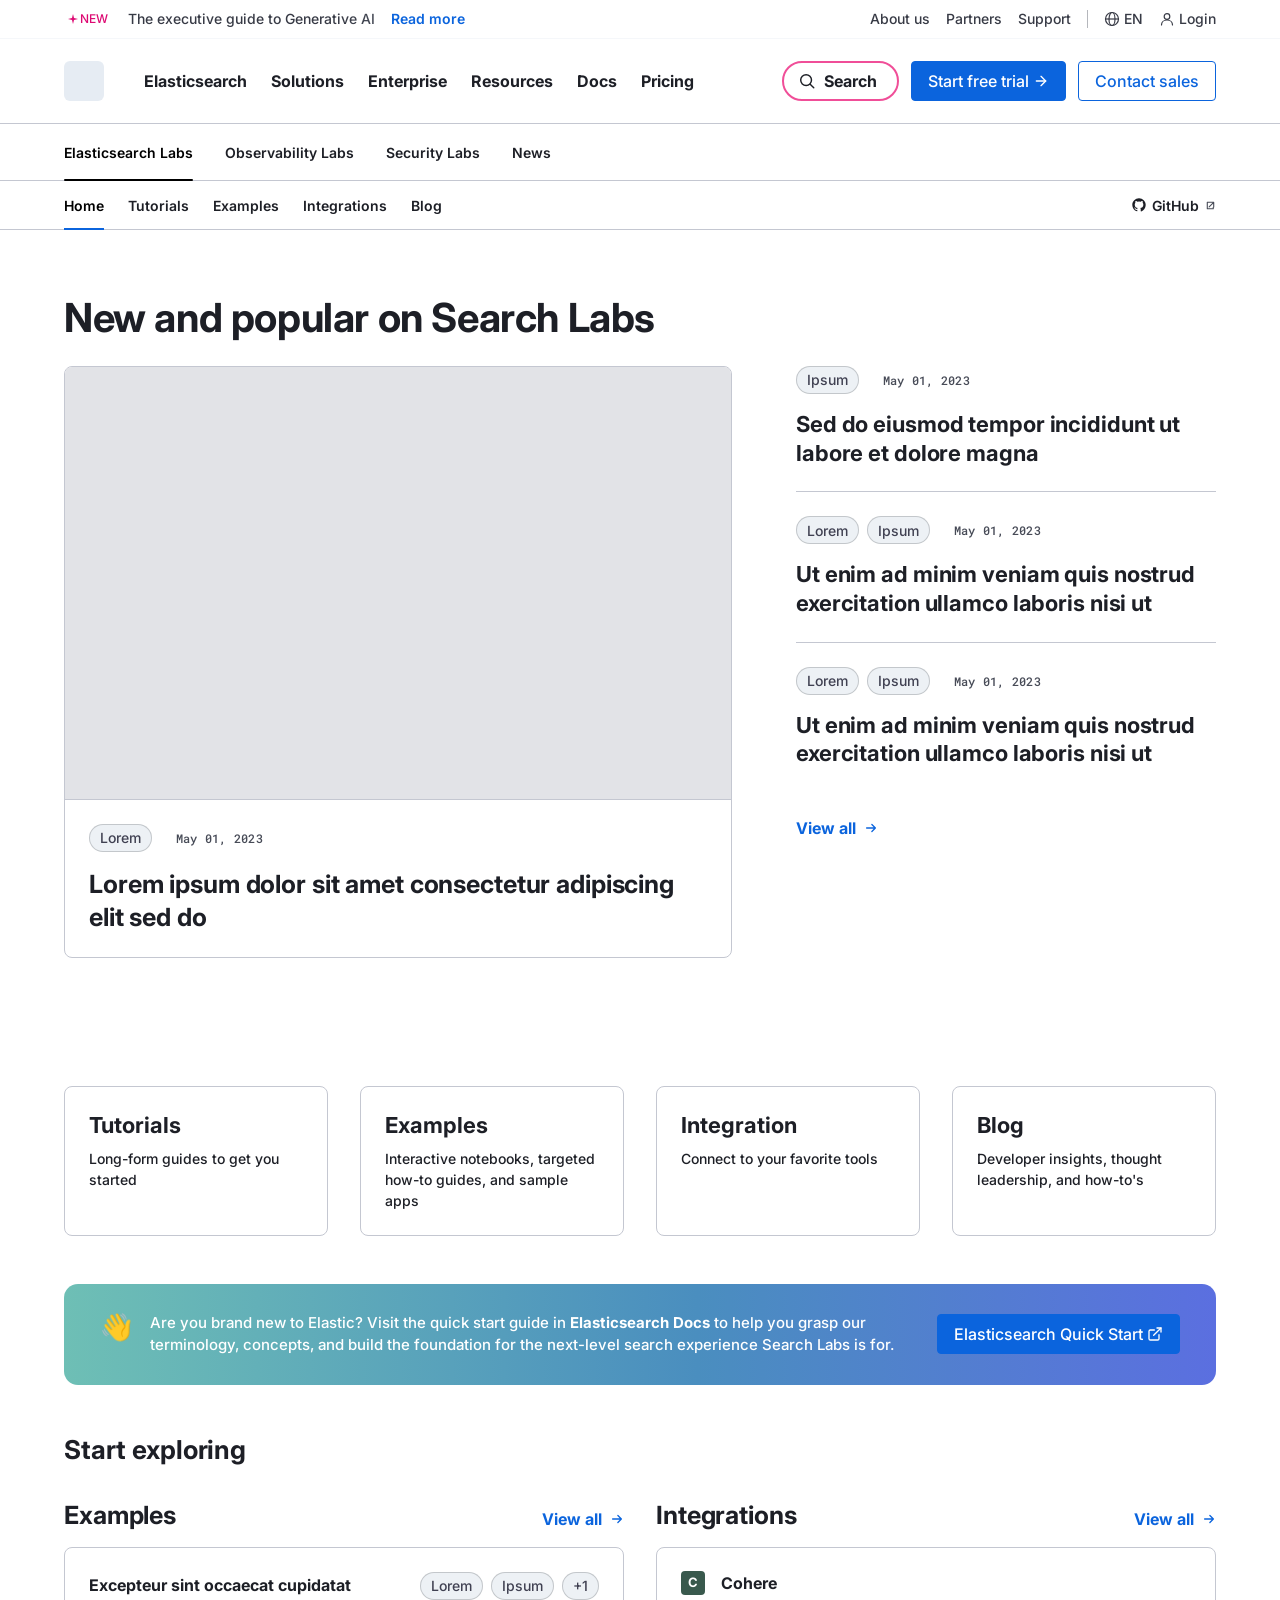
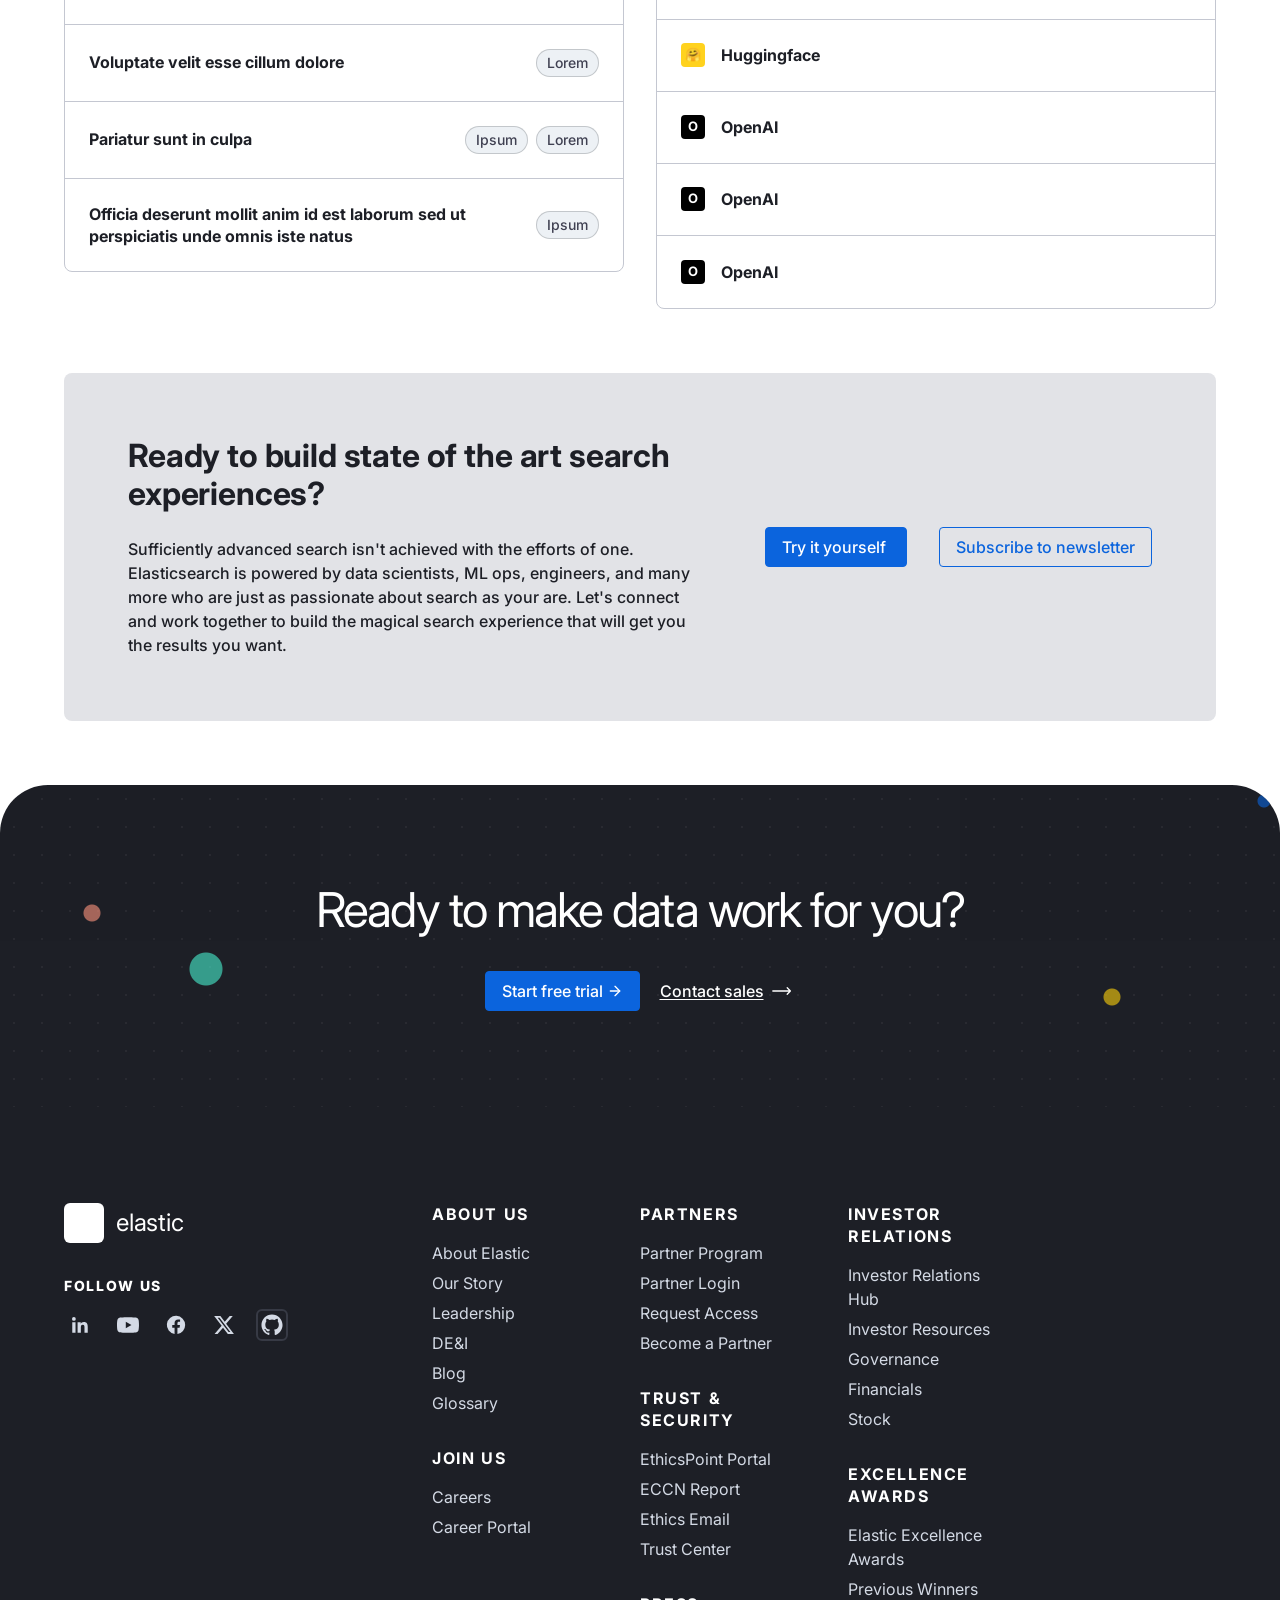
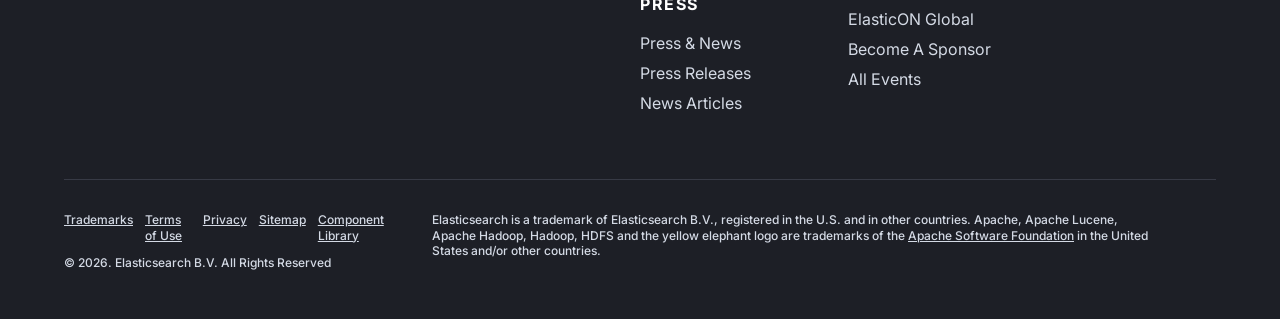
==== commit e6bc00b9: "Update print statement from 'Hello' to 'Goodbye'" ====
--- a/index.html
+++ b/index.html
@@ -93,7 +93,7 @@
     padding: 0;
     list-style: none;
   }
-  .topnav__list { gap: 4px; }
+  .topnav__list { gap: var(--s-4); }
   .subnav__list { gap: var(--s-24); }
   .topnav__link,
   .subnav__link {
@@ -143,7 +143,7 @@
     position: absolute;
     left: 0; right: 0; bottom: -1px;
     height: 2px;
-    background: #0B64DD;
+    background: var(--brand-elastic-blue);
   }
   /* Disabled (Company categories): non-interactive, slightly muted */
   .subnav__link.is-disabled {
@@ -207,7 +207,7 @@
   .hero__layout {
     display: grid;
     grid-template-columns: minmax(0, 1fr) 420px;
-    gap: 64px;
+    gap: var(--s-64);
     align-items: start;
     position: relative;
   }
@@ -278,6 +278,9 @@
     display: flex;
     flex-direction: column;
     gap: var(--s-16);
+  }
+  .popular__item:first-child {
+    padding-top: 0;
   }
   .popular__item + .popular__item {
     border-top: 1px solid var(--border);
@@ -319,7 +322,7 @@
     font-weight: var(--fw-bold);
     font-size: var(--fs-link);
     line-height: var(--lh-link);
-    color: #0B64DD;
+    color: var(--brand-elastic-blue);
     margin-top: var(--s-8);
   }
   .view-all:hover { text-decoration: underline; }
@@ -329,8 +332,8 @@
 /* Popular sidebar — SHARE block at the bottom (replaces the long
      Follow / Subscribe buttons). Reuses the sidebar__share visual. */
   .popular__share {
-    margin-top: 24px;
-    padding-top: 24px;
+    margin-top: var(--s-24);
+    padding-top: var(--s-24);
     border-top: 1px solid var(--border);
   }
   .popular__share-label {
@@ -340,11 +343,11 @@
     letter-spacing: 0.08em;
     text-transform: uppercase;
     color: var(--gray);
-    margin: 0 0 12px 0;
+    margin: 0 0 var(--s-12) 0;
   }
   .popular__share-icons {
     display: flex;
-    gap: 16px;
+    gap: var(--s-16);
   }
   .popular__share-icons a {
     color: var(--gray);
@@ -370,7 +373,7 @@
     margin: 0 auto;
     padding: var(--s-32) var(--s-64) 0;
     display: flex;
-    gap: 32px;
+    gap: var(--s-32);
     background: var(--white);
     position: sticky;
     top: 0;
@@ -392,7 +395,7 @@
   }
   .blog-tabs button:hover:not(.is-active) { color: var(--gray-dark); }
   .blog-tabs button.is-active {
-    color: #0B64DD;
+    color: var(--brand-elastic-blue);
     font-weight: var(--fw-bold);
   }
   .blog-tabs button.is-active::after {
@@ -400,7 +403,7 @@
     position: absolute;
     left: 0; right: 0; bottom: -1px;
     height: 2px;
-    background: #0B64DD;
+    background: var(--brand-elastic-blue);
   }
 
   /* Series grid — 3 columns, simple image + title + description card */
@@ -430,7 +433,7 @@
   }
   .series-card__image {
     aspect-ratio: 16 / 10;
-    background: linear-gradient(135deg, #E6ECF3 0%, #F1F4F8 100%);
+    background: linear-gradient(135deg, #E6ECF3 0%, var(--surface-neutral-1-5) 100%);
   }
   .series-card__body {
     padding: var(--s-24);
@@ -442,7 +445,7 @@
     font-family: var(--font-heading);
     font-weight: var(--fw-bold);
     font-size: 20px;
-    line-height: 1.3;
+    line-height: var(--lh-h4);
     color: var(--gray-dark);
     margin: 0;
     letter-spacing: -0.005em;
@@ -451,7 +454,7 @@
   .series-card__desc {
     font-family: var(--font-body);
     font-size: 15px;
-    line-height: 1.55;
+    line-height: var(--lh-lead);
     color: var(--gray-dark);
     margin: 0;
   }
@@ -460,7 +463,7 @@
   }
   @media (max-width: 720px) {
     .series-grid { grid-template-columns: 1fr; }
-    .blog-tabs { padding: var(--s-24) var(--s-24) 0; gap: 24px; }
+    .blog-tabs { padding: var(--s-24) var(--s-24) 0; gap: var(--s-24); }
     .blog-tabs button { font-size: 16px; }
   }
 
@@ -492,7 +495,7 @@
   }
   .glossary-alphabet button:hover:not([disabled]) { color: var(--gray-dark); }
   .glossary-alphabet button.is-active {
-    color: #0B64DD;
+    color: var(--brand-elastic-blue);
     font-weight: var(--fw-bold);
     position: relative;
   }
@@ -501,7 +504,7 @@
     position: absolute;
     left: -4px; right: -4px; bottom: -17px;
     height: 2px;
-    background: #0B64DD;
+    background: var(--brand-elastic-blue);
   }
   .glossary-alphabet button[disabled] {
     color: #D4DAE5;
@@ -519,16 +522,16 @@
   .glossary-letter-card {
     width: 80px;
     height: 80px;
-    background: #F1F4F8;
-    border-radius: 8px;
+    background: var(--surface-neutral-1-5);
+    border-radius: var(--r-8);
     display: flex;
     align-items: center;
     justify-content: center;
     font-family: var(--font-heading);
     font-weight: var(--fw-bold);
     font-size: 40px;
-    color: #0B64DD;
-    margin-bottom: 24px;
+    color: var(--brand-elastic-blue);
+    margin-bottom: var(--s-24);
   }
   .glossary-toc {
     display: flex;
@@ -545,7 +548,7 @@
     cursor: pointer;
     transition: color 0.15s ease;
   }
-  .glossary-toc a:hover { color: #0B64DD; }
+  .glossary-toc a:hover { color: var(--brand-elastic-blue); }
   .glossary-defs {
     display: flex;
     flex-direction: column;
@@ -557,9 +560,9 @@
     font-family: var(--font-heading);
     font-weight: var(--fw-bold);
     font-size: 26px;
-    line-height: 1.3;
+    line-height: var(--lh-h4);
     color: var(--gray-dark);
-    margin: 0 0 12px 0;
+    margin: 0 0 var(--s-12) 0;
     letter-spacing: -0.005em;
   }
   .glossary-term__def {
@@ -574,8 +577,8 @@
     font-style: italic;
   }
   @media (max-width: 900px) {
-    .glossary-body { grid-template-columns: 1fr; gap: 32px; padding: var(--s-32) var(--s-24); }
-    .glossary-alphabet { padding: var(--s-24); gap: 16px; }
+    .glossary-body { grid-template-columns: 1fr; gap: var(--s-32); padding: var(--s-32) var(--s-24); }
+    .glossary-alphabet { padding: var(--s-24); gap: var(--s-16); }
     .glossary-alphabet button { font-size: 16px; }
   }
 
@@ -585,7 +588,7 @@
     border-radius: 14px;
     padding: 28px 36px;
     margin: var(--s-48) 0 var(--s-48) 0;
-    color: #FFFFFF;
+    color: var(--white);
     display: flex;
     align-items: center;
     gap: 40px;
@@ -605,23 +608,23 @@
   .home-callout__text {
     font-family: var(--font-body);
     font-size: 15px;
-    line-height: 1.55;
-    color: #FFFFFF;
+    line-height: var(--lh-lead);
+    color: var(--white);
     margin: 0;
   }
   .home-callout__text strong {
     font-weight: var(--fw-bold);
   }
   @media (max-width: 900px) {
-    .home-callout { flex-direction: column; align-items: flex-start; gap: 22px; padding: 24px; }
+    .home-callout { flex-direction: column; align-items: flex-start; gap: 22px; padding: var(--s-24); }
   }
 
   /* ============ Sidebar Quick Start callout (teal→blue gradient card) ============ */
   .qs-callout {
     background: linear-gradient(155deg, #6EBFB5 0%, #4A8EBF 55%, #5B6FE0 100%);
-    border-radius: 10px;
-    padding: 26px 24px;
-    color: #FFFFFF;
+    border-radius: var(--r-10);
+    padding: 26px var(--s-24);
+    color: var(--white);
     display: flex;
     flex-direction: column;
     gap: 18px;
@@ -633,8 +636,8 @@
   .qs-callout__text {
     font-family: var(--font-body);
     font-size: 14px;
-    line-height: 1.55;
-    color: #FFFFFF;
+    line-height: var(--lh-lead);
+    color: var(--white);
     margin: 0;
   }
   .qs-callout__text strong { font-weight: var(--fw-bold); }
@@ -644,7 +647,7 @@
     font-family: var(--font-heading);
     font-weight: var(--fw-bold);
     font-size: 26px;
-    line-height: 1.3;
+    line-height: var(--lh-h4);
     color: var(--gray-dark);
     margin: 0 0 var(--s-32) 0;
     letter-spacing: -0.005em;
@@ -709,7 +712,7 @@
     font-family: var(--font-heading);
     font-weight: var(--fw-bold);
     font-size: var(--fs-h4);
-    line-height: 1.2;
+    line-height: var(--lh-h2);
     color: var(--gray-dark);
     margin: 0;
     letter-spacing: -0.005em;
@@ -845,7 +848,7 @@
 
   /* === Trial banner (top section, rounded top corners) === */
   .trial-banner {
-    background: #1C1E23;
+    background: var(--text-default);
     border-radius: 48px 48px 0 0;
     padding: 96px 0;
     position: relative;
@@ -854,11 +857,11 @@
   .trial-banner__inner {
     max-width: 1512px;
     margin: 0 auto;
-    padding: 0 64px;
+    padding: 0 var(--s-64);
     display: flex;
     flex-direction: column;
     align-items: center;
-    gap: 32px;
+    gap: var(--s-32);
     text-align: center;
     position: relative;
     z-index: 2;
@@ -867,7 +870,7 @@
     font-family: var(--font-heading);
     font-weight: var(--fw-regular);
     font-size: 48px;
-    line-height: 1.2;
+    line-height: var(--lh-h2);
     letter-spacing: -0.04em;
     color: var(--white);
     margin: 0;
@@ -877,7 +880,7 @@
   }
   .trial-banner__actions {
     display: flex;
-    gap: 16px;
+    gap: var(--s-16);
     align-items: center;
     position: relative;
     z-index: 2;
@@ -902,7 +905,7 @@
     right: -60px; top: -40px;
     width: 380px; height: 280px;
     background:
-      radial-gradient(circle at 80% 20%, #0B64DD 0 6px, transparent 7px),
+      radial-gradient(circle at 80% 20%, var(--brand-elastic-blue) 0 6px, transparent 7px),
       radial-gradient(circle at 95% 70%, #FF1493 0 5px, transparent 6px),
       radial-gradient(circle at 40% 90%, #FED10A 0 8px, transparent 9px);
     opacity: 0.6;
@@ -919,30 +922,30 @@
 
   /* === Main footer (dark section under banner) === */
   .footer__main {
-    background: #1C1E23;
-    padding: 96px 0 48px;
+    background: var(--text-default);
+    padding: 96px 0 var(--s-48);
     position: relative;
   }
   .footer__main-inner {
     max-width: 1512px;
     margin: 0 auto;
-    padding: 0 64px;
+    padding: 0 var(--s-64);
   }
   .footer__grid {
     display: grid;
     grid-template-columns: 320px repeat(4, 1fr);
-    gap: 48px;
-    margin-bottom: 64px;
+    gap: var(--s-48);
+    margin-bottom: var(--s-64);
   }
   .footer__brand-col {
     display: flex;
     flex-direction: column;
-    gap: 32px;
+    gap: var(--s-32);
   }
   .footer__brand {
     display: inline-flex;
     align-items: center;
-    gap: 12px;
+    gap: var(--s-12);
   }
   .footer__brand-mark {
     width: 40px;
@@ -967,11 +970,11 @@
     letter-spacing: 0.12em;
     text-transform: uppercase;
     color: var(--white);
-    margin: 0 0 12px 0;
+    margin: 0 0 var(--s-12) 0;
   }
   .footer__socials {
     display: flex;
-    gap: 16px;
+    gap: var(--s-16);
   }
   .footer__socials a {
     width: 32px;
@@ -986,19 +989,19 @@
   .footer__socials a:hover { color: var(--white); }
   .footer__socials svg { width: 22px; height: 22px; }
   .footer__socials a.footer__socials--gh {
-    border: 2px solid #343741;
+    border: 2px solid var(--surface-neutral-dark-1);
     border-radius: 6px;
   }
 
   .footer__col {
     display: flex;
     flex-direction: column;
-    gap: 32px;
+    gap: var(--s-32);
   }
   .footer__col-group {
     display: flex;
     flex-direction: column;
-    gap: 16px;
+    gap: var(--s-16);
   }
   .footer__col-label {
     font-family: var(--font-body);
@@ -1019,7 +1022,7 @@
     font-family: var(--font-body);
     font-weight: var(--fw-regular);
     font-size: 16px;
-    line-height: 1.5;
+    line-height: var(--lh-body);
     color: #D4DAE5;
     text-decoration: none;
     transition: color 0.15s ease;
@@ -1028,25 +1031,25 @@
 
   /* === Footer legal row === */
   .footer__legal {
-    border-top: 1px solid #343741;
-    padding-top: 32px;
+    border-top: 1px solid var(--surface-neutral-dark-1);
+    padding-top: var(--s-32);
     display: grid;
     grid-template-columns: 320px 1fr;
-    gap: 48px;
+    gap: var(--s-48);
   }
   .footer__legal-meta {
     display: flex;
     flex-direction: column;
-    gap: 12px;
+    gap: var(--s-12);
   }
   .footer__legal-links {
     display: flex;
-    gap: 12px;
+    gap: var(--s-12);
   }
   .footer__legal-links a {
     font-family: var(--font-body);
     font-size: 12px;
-    line-height: 1.3;
+    line-height: var(--lh-h4);
     color: #D4DAE5;
     text-decoration: underline;
     transition: color 0.15s ease;
@@ -1055,14 +1058,14 @@
   .footer__legal-copy {
     font-family: var(--font-body);
     font-size: 12px;
-    line-height: 1.3;
+    line-height: var(--lh-h4);
     color: #D4DAE5;
     margin: 0;
   }
   .footer__legal-trademark {
     font-family: var(--font-body);
     font-size: 12px;
-    line-height: 1.3;
+    line-height: var(--lh-h4);
     color: #D4DAE5;
     margin: 0;
     max-width: 720px;
@@ -1074,22 +1077,22 @@
 
   /* Responsive */
   @media (max-width: 1200px) {
-    .trial-banner { padding: 64px 0; }
-    .trial-banner__inner { padding: 0 48px; }
+    .trial-banner { padding: var(--s-64) 0; }
+    .trial-banner__inner { padding: 0 var(--s-48); }
     .trial-banner__title { font-size: 40px; }
-    .footer__main { padding: 64px 0 32px; }
-    .footer__main-inner { padding: 0 48px; }
-    .footer__grid { grid-template-columns: 1fr 1fr; gap: 32px; }
+    .footer__main { padding: var(--s-64) 0 var(--s-32); }
+    .footer__main-inner { padding: 0 var(--s-48); }
+    .footer__grid { grid-template-columns: 1fr 1fr; gap: var(--s-32); }
     .footer__brand-col { grid-column: 1 / -1; }
     .footer__legal { grid-template-columns: 1fr; }
   }
   @media (max-width: 720px) {
-    .trial-banner { padding: 48px 0; border-radius: 24px 24px 0 0; }
-    .trial-banner__inner { padding: 0 24px; }
-    .trial-banner__title { font-size: 28px; }
+    .trial-banner { padding: var(--s-48) 0; border-radius: 24px 24px 0 0; }
+    .trial-banner__inner { padding: 0 var(--s-24); }
+    .trial-banner__title { font-size: var(--fs-title-l); }
     .trial-banner__actions { flex-direction: column; width: 100%; }
-    .footer__main { padding: 48px 0 24px; }
-    .footer__main-inner { padding: 0 24px; }
+    .footer__main { padding: var(--s-48) 0 var(--s-24); }
+    .footer__main-inner { padding: 0 var(--s-24); }
     .footer__grid { grid-template-columns: 1fr; }
     .footer__legal-links { flex-wrap: wrap; }
   }
@@ -1108,7 +1111,7 @@
   }
   @media (max-width: 720px) {
     .container { padding-left: var(--s-24); padding-right: var(--s-24); }
-    .hero__title { font-size: 28px; }
+    .hero__title { font-size: var(--fs-title-l); }
     .featured__image { height: 240px; }
     .featured__title { font-size: 20px; }
       .cat-cards { grid-template-columns: 1fr; }
@@ -1134,7 +1137,7 @@
     font-weight: var(--fw-bold);
     font-size: var(--fs-xs);
     letter-spacing: 0.02em;
-    color: #0B64DD;
+    color: var(--brand-elastic-blue);
     margin: 0 0 var(--s-16) 0;
   }
   .article-hero__crumb a { color: inherit; text-decoration: none; }
@@ -1150,8 +1153,8 @@
   }
   .article-hero__intro {
     font-family: var(--font-body);
-    font-size: 18px;
-    line-height: 1.55;
+    font-size: var(--fs-lead);
+    line-height: var(--lh-lead);
     color: var(--gray-dark);
     margin: 0 0 var(--s-24) 0;
     max-width: 720px;
@@ -1233,8 +1236,8 @@
   .article__main h2 {
     font-family: var(--font-heading);
     font-weight: var(--fw-bold);
-    font-size: 28px;
-    line-height: 1.3;
+    font-size: var(--fs-title-l);
+    line-height: var(--lh-h4);
     color: var(--gray-dark);
     margin: var(--s-48) 0 var(--s-16) 0;
     letter-spacing: -0.005em;
@@ -1259,24 +1262,24 @@
   .article__main li code {
     font-family: var(--font-mono);
     font-size: 0.92em;
-    background: #F1F4F8;
+    background: var(--surface-neutral-1-5);
     padding: 2px 6px;
-    border-radius: 4px;
-    color: #1F2937;
+    border-radius: var(--r-4);
+    color: var(--text-default);
     border: 1px solid rgba(28, 30, 35, 0.06);
   }
   .article__main pre {
     position: relative;
     margin: var(--s-20, 20px) 0;
     padding: var(--s-20, 20px) var(--s-24);
-    background: #F1F4F8;
+    background: var(--surface-neutral-1-5);
     border: 1px solid var(--border);
     border-radius: 6px;
     overflow-x: auto;
     font-family: var(--font-mono);
     font-size: 14px;
-    line-height: 1.6;
-    color: #1F2937;
+    line-height: var(--lh-small);
+    color: var(--text-default);
   }
   .article__main pre code {
     font-family: inherit;
@@ -1355,7 +1358,7 @@
     font-family: var(--font-body);
     font-weight: var(--fw-medium);
     font-size: var(--fs-small);
-    line-height: 1.5;
+    line-height: var(--lh-small);
     color: var(--gray-dark);
     padding-left: var(--s-4);
   }
@@ -1404,31 +1407,41 @@
     grid-template-columns: repeat(3, 1fr);
     gap: var(--s-32);
   }
+  /* =========================================================
+     Blog card (.related-card)
+     ---------------------------------------------------------
+     Used on blog landing, tag pages, article-related sections,
+     and author pages. Bare layout — no card chrome, sits
+     directly on page background. Image gets its own hairline
+     border and radius. Body is flush with the grid; vertical
+     gap handled by flex gap between elements.
+
+     Redesigned Session 24 (2026-05-15) to match the Elastic
+     Search Labs Blogs reference. Class name kept as
+     .related-card to avoid sweeping ~1100 HTML class refs.
+     ========================================================= */
   .related-card {
-    background: var(--white);
-    border-radius: var(--r-10);
-    overflow: hidden;
-    box-shadow: 0 1px 3px rgba(0,0,0,0.04), 0 4px 16px rgba(0,0,0,0.04);
+    background: transparent;
     display: flex;
     flex-direction: column;
-  }
-  /* Blank placeholder image for related cards */
+    gap: var(--s-16);
+  }
   .related-card__image {
-    height: 180px;
+    height: 260px;
     background: var(--gray-lightest);
-    border-bottom: 1px solid var(--border);
+    border: 1px solid var(--border);
+    border-radius: var(--r-8);
   }
   .related-card__body {
-    padding: var(--s-24);
     display: flex;
     flex-direction: column;
-    gap: var(--s-12);
+    gap: var(--s-16);
     flex: 1;
   }
   .related-card__meta {
     display: flex;
     align-items: center;
-    gap: var(--s-12);
+    gap: var(--s-16);
     flex-wrap: wrap;
   }
   .related-card__date {
@@ -1441,61 +1454,52 @@
   .related-card__title {
     font-family: var(--font-heading);
     font-weight: var(--fw-bold);
-    font-size: var(--fs-h5);
-    line-height: 1.3;
+    font-size: var(--fs-h4);
+    line-height: var(--lh-h4);
     color: var(--gray-dark);
     margin: 0;
   }
   .related-card__title a:hover { text-decoration: underline; }
-  /* Card hover feedback — applies on tag pages and feed grids */
-  .blog-grid .related-card,
-  .author-articles__grid .related-card,
-  .all-articles__grid .related-card,
-  .integrations-grid .related-card,
-  .related__grid .related-card {
-    transition: border-color 0.15s ease, box-shadow 0.15s ease, transform 0.15s ease;
-  }
-  .blog-grid .related-card:hover,
-  .author-articles__grid .related-card:hover,
-  .all-articles__grid .related-card:hover,
-  .integrations-grid .related-card:hover,
-  .related__grid .related-card:hover {
-    border-color: #B6C7E0;
-    box-shadow: 0 6px 18px rgba(28, 30, 35, 0.06);
-    transform: translateY(-1px);
-  }
   .related-card__desc {
     font-family: var(--font-body);
     font-size: var(--fs-small);
-    line-height: 1.5;
+    line-height: var(--lh-small);
     color: var(--gray-dark);
     margin: 0;
+    display: -webkit-box;
+    -webkit-line-clamp: 2;
+    -webkit-box-orient: vertical;
+    overflow: hidden;
   }
   .related-card__author {
     display: flex;
     align-items: center;
-    gap: var(--s-8);
+    gap: var(--s-12);
     margin-top: auto;
-    padding-top: var(--s-12);
   }
   .related-card__avatar {
-    width: 24px;
-    height: 24px;
+    width: 40px;
+    height: 40px;
     border-radius: var(--r-full);
-    background: linear-gradient(135deg, #c5cdde, #6b7891);
-    color: white;
-    display: grid;
-    place-items: center;
-    font-size: 10px;
+    background: var(--surface-neutral-1-5);
+    color: var(--text-subtler);
+    display: inline-flex;
+    align-items: center;
+    justify-content: center;
+    font-size: var(--fs-small);
     font-weight: var(--fw-bold);
     flex-shrink: 0;
   }
   .related-card__author-name {
     font-family: var(--font-body);
-    font-size: var(--fs-xs);
+    font-size: var(--fs-small);
+    color: var(--text-subtler);
+  }
+  .related-card__author-name a {
+    color: var(--gray-dark);
     font-weight: var(--fw-semibold);
-    color: var(--gray-dark);
-  }
+  }
+  .related-card__author-name a:hover { text-decoration: underline; }
 
 
   /* =========================================================
@@ -1529,14 +1533,31 @@
   }
   .subpage-hero__subtitle {
     font-family: var(--font-body);
-    font-size: 18px;
-    line-height: 1.55;
+    font-size: var(--fs-lead);
+    line-height: var(--lh-lead);
     color: var(--gray-dark);
     margin: 0;
     max-width: 760px;
   }
 
   .subpage-hero__cta { margin-top: var(--s-16); align-self: flex-start; }
+
+  /* Active filters tray — sits in the subpage hero, below the title.
+     Used on #obs-filter and #sec-filter views to show which tags
+     the user "clicked on" to land on this page. Each chip is a
+     .chip--input with a (visually-only) X button. */
+  .active-filters {
+    display: flex;
+    align-items: center;
+    flex-wrap: wrap;
+    gap: var(--s-12);
+    margin-top: var(--s-24);
+  }
+  .active-filters__label {
+    font-size: var(--fs-small);
+    font-weight: var(--fw-medium);
+    color: var(--gray);
+  }
   .subpage-body {
     padding: var(--s-64) 0;
     background: var(--white);
@@ -1603,12 +1624,12 @@
     font-size: var(--fs-link);
     line-height: 1.4;
     color: var(--gray-dark);
-    margin: 0 0 4px 0;
+    margin: 0 0 var(--s-4) 0;
   }
   .tutorial-card__desc {
     font-family: var(--font-body);
     font-size: var(--fs-small);
-    line-height: 1.5;
+    line-height: var(--lh-small);
     color: var(--gray);
     margin: 0;
   }
@@ -1698,55 +1719,70 @@
     grid-template-columns: repeat(3, 1fr);
     gap: var(--s-24);
   }
+  /* =========================================================
+     Integration Card
+     ---------------------------------------------------------
+     Same chrome as the homepage cat-card (white bg, bordered,
+     rounded, padded) but with a 2-column layout: icon on the
+     left, title + description + category stacked on the right.
+     The right-column items share their left edge with each
+     other; the icon does NOT inline with the title.
+     ========================================================= */
   .integration-card {
     background: var(--white);
     border: 1px solid var(--border);
     border-radius: var(--r-8);
     padding: var(--s-24);
     display: flex;
-    flex-direction: column;
-    gap: var(--s-12);
+    flex-direction: row;
+    align-items: flex-start;
+    gap: var(--s-16);
     transition: border-color 0.15s ease;
   }
   .integration-card:hover { border-color: var(--gray-medium); }
   .integration-card:hover .integration-card__name { text-decoration: underline; }
-  .integration-card__head {
-    display: flex;
+  .integration-card__logo {
+    width: 28px;
+    height: 28px;
+    display: inline-flex;
     align-items: center;
-    gap: var(--s-12);
-  }
-  .integration-card__logo {
-    width: 32px;
-    height: 32px;
+    justify-content: center;
+    background: var(--surface-neutral-1-5);
+    color: var(--brand-elastic-blue);
     border-radius: var(--r-4);
-    display: grid;
-    place-items: center;
-    background: var(--gray-lightest);
-    color: var(--gray-dark);
+    flex-shrink: 0;
+    font-size: 13px;
     font-weight: var(--fw-bold);
-    flex-shrink: 0;
-    font-size: 16px;
+    letter-spacing: 0;
+  }
+  .integration-card__body {
+    display: flex;
+    flex-direction: column;
+    gap: var(--s-8);
+    flex: 1;
+    min-width: 0;
   }
   .integration-card__name {
     font-family: var(--font-heading);
     font-weight: var(--fw-bold);
-    font-size: 18px;
+    font-size: var(--fs-h5);
+    line-height: var(--lh-h5);
     color: var(--gray-dark);
     margin: 0;
   }
   .integration-card__desc {
     font-family: var(--font-body);
     font-size: var(--fs-small);
-    line-height: 1.55;
+    line-height: var(--lh-small);
     color: var(--gray);
     margin: 0;
-    min-height: 70px;
   }
   .integration-card__category {
     font-family: var(--font-mono);
     font-weight: var(--fw-bold);
-    font-size: 11px;
+    font-size: var(--fs-label-s);
     letter-spacing: 0.04em;
+    text-transform: uppercase;
     color: var(--gray);
     margin: 0;
     margin-top: var(--s-8);
@@ -1785,7 +1821,7 @@
   }
   .blog-categories__list a:hover { text-decoration: underline; }
   .blog-categories__list a.is-active {
-    color: #0B64DD;
+    color: var(--brand-elastic-blue);
     font-weight: var(--fw-bold);
   }
 
@@ -1795,7 +1831,7 @@
   .side-nav {
     display: flex;
     flex-direction: column;
-    gap: 32px;
+    gap: var(--s-32);
     font-family: var(--font-body);
     color: var(--gray-dark);
   }
@@ -1807,7 +1843,7 @@
     letter-spacing: 0.08em;
     text-transform: uppercase;
     color: var(--gray);
-    margin: 0 0 16px 0;
+    margin: 0 0 var(--s-16) 0;
     display: inline-flex;
     align-items: center;
     gap: 6px;
@@ -1833,7 +1869,7 @@
     padding: 0;
     display: flex;
     flex-direction: column;
-    gap: 16px;
+    gap: var(--s-16);
   }
   .side-nav__item { position: relative; }
 
@@ -1868,8 +1904,8 @@
 
   .side-nav__sublist {
     list-style: none;
-    margin: 12px 0 0 0;
-    padding: 0 0 0 16px;
+    margin: var(--s-12) 0 0 0;
+    padding: 0 0 0 var(--s-16);
     display: none;
     flex-direction: column;
     gap: 10px;
@@ -1890,15 +1926,15 @@
   }
 
   .side-nav__subscribe {
-    margin-top: 32px;
+    margin-top: var(--s-32);
     display: inline-flex;
     align-items: center;
-    gap: 8px;
+    gap: var(--s-8);
     height: 40px;
     padding: 0 18px;
-    border: 1px solid #0B64DD;
+    border: 1px solid var(--brand-elastic-blue);
     border-radius: 6px;
-    color: #0B64DD;
+    color: var(--brand-elastic-blue);
     font-family: var(--font-body);
     font-weight: var(--fw-semibold);
     font-size: 15px;
@@ -1918,10 +1954,10 @@
     display: inline-flex;
     align-items: center;
     gap: 6px;
-    padding: 8px 12px;
+    padding: var(--s-8) var(--s-12);
     background: transparent;
     border: 1px solid var(--border);
-    border-radius: 4px;
+    border-radius: var(--r-4);
     font-family: var(--font-body);
     font-size: 13px;
     font-weight: var(--fw-medium);
@@ -1931,7 +1967,7 @@
     transition: background 0.15s ease;
     white-space: nowrap;
   }
-  .side-nav__btn:hover { background: #F1F4F8; }
+  .side-nav__btn:hover { background: var(--surface-neutral-1-5); }
   .side-nav__btn svg { width: 14px; height: 14px; color: var(--gray); flex-shrink: 0; }
   .side-nav__subscribe svg { width: 14px; height: 14px; }
 
@@ -1996,7 +2032,7 @@
     font-family: var(--font-heading);
     font-weight: var(--fw-bold);
     font-size: var(--fs-h4);
-    line-height: 1.3;
+    line-height: var(--lh-h4);
     color: var(--gray-dark);
     margin: 0;
   }
@@ -2004,7 +2040,7 @@
   .blog-feed__featured-desc {
     font-family: var(--font-body);
     font-size: var(--fs-small);
-    line-height: 1.5;
+    line-height: var(--lh-small);
     color: var(--gray);
     margin: 0;
   }
@@ -2042,7 +2078,6 @@
     grid-template-columns: 1fr 1fr;
     gap: var(--s-24);
   }
-  .blog-grid .related-card { box-shadow: none; border: 1px solid var(--border); }
 
   /* Tag page (3-column author article grid) */
   .author-articles {
@@ -2054,7 +2089,7 @@
     font-family: var(--font-heading);
     font-weight: var(--fw-bold);
     font-size: var(--fs-h4);
-    line-height: 1.3;
+    line-height: var(--lh-h4);
     color: var(--gray-dark);
     margin: 0;
   }
@@ -2072,24 +2107,7 @@
     grid-template-columns: repeat(2, 1fr);
     gap: var(--s-24);
   }
-  .integrations-grid .related-card {
-    box-shadow: none;
-    border: 1px solid var(--border);
-  }
-  .integrations-grid .related-card__image {
-    height: 120px;
-    display: flex;
-    align-items: center;
-    justify-content: center;
-    background: #F1F4F8;
-  }
-  .integration-card__initials {
-    font-family: var(--font-mono);
-    font-weight: var(--fw-bold);
-    font-size: 28px;
-    letter-spacing: 0.04em;
-    color: var(--gray);
-  }
+  /* Integrations page grid */
   @media (max-width: 900px) {
     .integrations-grid { grid-template-columns: 1fr; }
   }
@@ -2108,15 +2126,15 @@
   .integration-detail__lead {
     font-family: var(--font-body);
     font-size: 17px;
-    line-height: 1.6;
+    line-height: var(--lh-small);
     color: var(--gray-dark);
     margin: 0 0 var(--s-32) 0;
   }
   .integration-detail__video {
     aspect-ratio: 16 / 9;
     width: 100%;
-    background: linear-gradient(135deg, #F1F4F8 0%, #E8ECF1 100%);
-    border-radius: 8px;
+    background: linear-gradient(135deg, var(--surface-neutral-1-5) 0%, #E8ECF1 100%);
+    border-radius: var(--r-8);
     overflow: hidden;
     position: relative;
     margin: 0 0 var(--s-32) 0;
@@ -2135,13 +2153,13 @@
     left: 16px;
     display: flex;
     align-items: center;
-    gap: 12px;
+    gap: var(--s-12);
   }
   .integration-detail__video-logo {
     width: 32px;
     height: 32px;
     border-radius: 50%;
-    background: #FFFFFF;
+    background: var(--white);
     flex-shrink: 0;
   }
   .integration-detail__video-title {
@@ -2178,7 +2196,7 @@
     color: var(--gray-dark);
     background: rgba(255,255,255,0.9);
     padding: 6px 10px;
-    border-radius: 4px;
+    border-radius: var(--r-4);
     font-size: 12px;
     font-weight: var(--fw-medium);
   }
@@ -2188,7 +2206,7 @@
     font-family: var(--font-heading);
     font-weight: var(--fw-bold);
     font-size: 26px;
-    line-height: 1.3;
+    line-height: var(--lh-h4);
     color: var(--gray-dark);
     margin: var(--s-48) 0 var(--s-16);
     letter-spacing: -0.005em;
@@ -2204,7 +2222,7 @@
   .integration-detail__bloglist li {
     font-family: var(--font-body);
     font-size: 16px;
-    line-height: 1.5;
+    line-height: var(--lh-body);
     color: var(--gray-dark);
   }
   .integration-detail__bloglist a {
@@ -2230,10 +2248,10 @@
     display: inline-flex;
     align-items: center;
     gap: 6px;
-    padding: 8px 12px;
+    padding: var(--s-8) var(--s-12);
     background: transparent;
     border: 1px solid var(--border);
-    border-radius: 4px;
+    border-radius: var(--r-4);
     font-family: var(--font-body);
     font-size: 13px;
     font-weight: var(--fw-medium);
@@ -2241,12 +2259,8 @@
     cursor: pointer;
     transition: background 0.15s ease;
   }
-  .integration-detail__action:hover { background: #F1F4F8; }
+  .integration-detail__action:hover { background: var(--surface-neutral-1-5); }
   .integration-detail__action svg { width: 14px; height: 14px; color: var(--gray); }
-  .author-articles__grid .related-card {
-    box-shadow: none;
-    border: 1px solid var(--border);
-  }
   @media (max-width: 900px) {
     .author-articles__grid { grid-template-columns: 1fr; }
   }
@@ -2316,7 +2330,7 @@
     font-weight: var(--fw-bold);
     font-size: var(--fs-xs);
     letter-spacing: 0.04em;
-    color: #0B64DD;
+    color: var(--brand-elastic-blue);
     margin: 0 0 var(--s-16) 0;
     text-transform: uppercase;
   }
@@ -2337,8 +2351,8 @@
   }
   .tutorial-hero__subtitle {
     font-family: var(--font-body);
-    font-size: 18px;
-    line-height: 1.55;
+    font-size: var(--fs-lead);
+    line-height: var(--lh-lead);
     color: var(--gray-dark);
     margin: 0;
     max-width: 800px;
@@ -2404,8 +2418,8 @@
     letter-spacing: 0.08em;
     text-transform: uppercase;
     color: var(--gray);
-    margin-top: 12px;
-    padding-bottom: 4px;
+    margin-top: var(--s-12);
+    padding-bottom: var(--s-4);
   }
   .tutorial-toc__group:first-child { margin-top: 0; }
   .tutorial-toc__sub {
@@ -2447,14 +2461,14 @@
     font-family: var(--font-heading);
     font-weight: var(--fw-bold);
     font-size: 26px;
-    line-height: 1.3;
+    line-height: var(--lh-h4);
     color: var(--gray-dark);
     margin: var(--s-48) 0 var(--s-16);
     letter-spacing: -0.005em;
   }
   /* ============ Code syntax highlighting (documentation palette) ============
      Inspired by VS Code light theme. All token colors verified ≥4.5:1 contrast
-     on the code background #F1F4F8 (AA pass).
+     on the code background var(--surface-neutral-1-5) (AA pass).
      ====================================================================== */
   .tok-keyword  { color: #0033B3; font-weight: var(--fw-medium); }   /* pip, import, from, def — 11.7:1 */
   .tok-string   { color: #067D17; }                      /* 'foo', "bar" — 5.4:1 */
@@ -2472,16 +2486,16 @@
   .tutorial-content code {
     font-family: var(--font-mono);
     font-size: 0.92em;
-    background: #F1F4F8;
+    background: var(--surface-neutral-1-5);
     padding: 2px 6px;
-    border-radius: 4px;
-    color: #1F2937;
+    border-radius: var(--r-4);
+    color: var(--text-default);
     border: 1px solid rgba(28, 30, 35, 0.06);
   }
   /* Block code — same color family, lifted with a thin border so it
      reads as a distinct surface inside long-form prose. */
   .tutorial-content pre {
-    background: #F1F4F8;
+    background: var(--surface-neutral-1-5);
     border: 1px solid var(--border);
     border-radius: 6px;
     padding: var(--s-20, 20px) var(--s-24);
@@ -2494,8 +2508,8 @@
     border: none;
     padding: 0;
     font-size: 14px;
-    line-height: 1.6;
-    color: #1F2937;
+    line-height: var(--lh-small);
+    color: var(--text-default);
   }
   .tutorial-content pre::after {
     content: "";
@@ -2521,7 +2535,7 @@
     padding: var(--s-16) var(--s-24);
     display: flex;
     flex-direction: column;
-    gap: 4px;
+    gap: var(--s-4);
     color: var(--gray-dark);
   }
   .tutorial-pagination > a + a,
@@ -2579,7 +2593,6 @@
     grid-template-columns: repeat(3, 1fr);
     gap: var(--s-32);
   }
-  .all-articles__grid .related-card { box-shadow: none; border: 1px solid var(--border); }
   @media (max-width: 1100px) {
     .all-articles__grid { grid-template-columns: repeat(2, 1fr); }
   }
@@ -2617,7 +2630,6 @@
     grid-template-columns: repeat(2, 1fr);
     gap: var(--s-32);
   }
-  .obs-filter-grid .related-card { box-shadow: none; border: 1px solid var(--border); }
   .obs-filter-sidebar { display: flex; flex-direction: column; gap: var(--s-12); }
   .obs-filter-sidebar__label {
     font-family: var(--font-mono);
@@ -2692,8 +2704,8 @@
   }
   .author-hero__subtitle {
     font-family: var(--font-body);
-    font-size: 18px;
-    line-height: 1.55;
+    font-size: var(--fs-lead);
+    line-height: var(--lh-lead);
     color: var(--gray);
     margin: 0;
   }
@@ -2706,26 +2718,51 @@
 
 
   /* ============ Per-lab background tints (subtle differentiation) ============ */
-  body { background: #FFFFFF; transition: background-color 0.2s ease; }
-  body[data-lab="elasticsearch"] { background: #FFFFFF; }
+  body { background: var(--white); transition: background-color 0.2s ease; }
+  body[data-lab="elasticsearch"] { background: var(--white); }
   body[data-lab="observability"] { background: #F2F5F9; }
   body[data-lab="security"]      { background: #FAF7F2; }
-  body[data-lab="company"]       { background: #FFFFFF; }
+  body[data-lab="company"]       { background: var(--white); }
 
   /* Home-page hero shades — subtle gray differentiation per lab (all readable with black text) */
-  #page-home .hero                                       { background: #F2F4F7; }
-  #page-observability [data-obs-section="obs-home"] .hero{ background: #E8ECF1; }
-  #page-security .hero                                   { background: #EBEFF3; }
+  /* ─────────────────────────────────────────────────────────
+     Section-themed hero backgrounds — bind page-views to tokens
+     declared in design-system.css. Both .hero (home variant)
+     and .subpage-hero (tag / filter / article / author variants)
+     within the same section share one color, so the visual
+     identity stays consistent as the user navigates.
+     ───────────────────────────────────────────────────────── */
+  #page-home .hero,
+  #page-home .subpage-hero                                  { background: var(--hero-bg-home); }
+
+  #page-observability .hero,
+  #page-obs-article .hero,
+  #page-obs-article .subpage-hero,
+  #page-obs-filter .subpage-hero,
+  #page-obs-author .subpage-hero,
+  #page-obs-author .hero                                    { background: var(--hero-bg-obs); }
+
+  #page-security .hero,
+  #page-sec-article .hero,
+  #page-sec-article .subpage-hero,
+  #page-sec-filter .subpage-hero,
+  #page-sec-author .subpage-hero,
+  #page-sec-author .hero                                    { background: var(--hero-bg-sec); }
+
+  #page-company .hero,
+  #page-company .subpage-hero,
+  #page-comp-article .hero,
+  #page-comp-article .subpage-hero                          { background: var(--hero-bg-news); }
 
     /* ============ Global Elastic Navigation (top-of-page on every route) ============ */
-    .gnav { background: #fff; width: 100%; font-family: 'Inter', system-ui, -apple-system, sans-serif; color: #1C1E23; }
+    .gnav { background: #fff; width: 100%; font-family: 'Inter', system-ui, -apple-system, sans-serif; color: var(--text-default); }
 
     .gnav__upper { border-bottom: 1px solid #F5F7FA; }
     .gnav__upper-inner,
     .gnav__primary-inner {
       max-width: 1512px;
       margin: 0 auto;
-      padding: 0 64px;
+      padding: 0 var(--s-64);
       display: flex;
       align-items: center;
       justify-content: space-between;
@@ -2733,85 +2770,85 @@
     .gnav__upper-inner { padding-top: 10px; padding-bottom: 10px; }
     .gnav__primary-inner { height: 84px; }
 
-    .gnav__marquee { display: flex; align-items: center; gap: 16px; }
+    .gnav__marquee { display: flex; align-items: center; gap: var(--s-16); }
     .gnav__badge {
       display: inline-flex; align-items: center; gap: 2px;
-      padding: 1px 4px; border-radius: 2px;
-      font-size: 12px; font-weight: var(--fw-medium); line-height: 1.3;
+      padding: 1px var(--s-4); border-radius: 2px;
+      font-size: 12px; font-weight: var(--fw-medium); line-height: var(--lh-h4);
       color: #DD0A73;
     }
     .gnav__badge-icon { width: 10px; height: 10px; color: #DD0A73; flex-shrink: 0; }
     .gnav__marquee-text {
-      font-size: 14px; line-height: 1.3;
-      background: linear-gradient(to right, #343741 0%, #343741 86%, var(--gray) 100%);
+      font-size: 14px; line-height: var(--lh-h4);
+      background: linear-gradient(to right, var(--surface-neutral-dark-1) 0%, var(--surface-neutral-dark-1) 86%, var(--gray) 100%);
       -webkit-background-clip: text; background-clip: text;
       color: transparent;
     }
     .gnav__marquee-cta {
-      font-size: 14px; font-weight: var(--fw-semibold); color: #0B64DD;
-      text-decoration: none; line-height: 1.3;
+      font-size: 14px; font-weight: var(--fw-semibold); color: var(--brand-elastic-blue);
+      text-decoration: none; line-height: var(--lh-h4);
     }
     .gnav__marquee-cta:hover { text-decoration: underline; }
 
-    .gnav__util { display: flex; align-items: center; gap: 16px; }
+    .gnav__util { display: flex; align-items: center; gap: var(--s-16); }
     .gnav__util-link {
-      display: inline-flex; align-items: center; gap: 4px;
-      font-size: 14px; color: #343741; line-height: 1.3;
+      display: inline-flex; align-items: center; gap: var(--s-4);
+      font-size: 14px; color: var(--surface-neutral-dark-1); line-height: var(--lh-h4);
       text-decoration: none;
     }
-    .gnav__util-link:hover { color: #0B64DD; }
+    .gnav__util-link:hover { color: var(--brand-elastic-blue); }
     .gnav__util-icon { width: 16px; height: 16px; color: currentColor; flex-shrink: 0; }
     .gnav__util-divider { width: 1px; height: 18px; background: var(--gray); opacity: 0.4; }
 
     .gnav__brand-area { display: flex; align-items: center; gap: 40px; }
     .gnav__brand {
-      display: inline-flex; align-items: center; gap: 8px;
-      text-decoration: none; color: #1C1E23;
+      display: inline-flex; align-items: center; gap: var(--s-8);
+      text-decoration: none; color: var(--text-default);
     }
     .gnav__brand-placeholder {
       width: 40px; height: 40px; border-radius: 6px;
       background: #E6ECF3;
       display: inline-block; flex-shrink: 0;
     }
-    .gnav__links { display: flex; align-items: center; gap: 24px; }
+    .gnav__links { display: flex; align-items: center; gap: var(--s-24); }
     .gnav__link {
       display: inline-flex; align-items: center;
       height: 40px;
       font-family: 'Mier B', 'Inter', system-ui, sans-serif;
-      font-weight: var(--fw-bold); font-size: 16px; line-height: 1.3;
-      color: #1C1E23; text-decoration: none;
+      font-weight: var(--fw-bold); font-size: 16px; line-height: var(--lh-h4);
+      color: var(--text-default); text-decoration: none;
     }
-    .gnav__link:hover { color: #0B64DD; }
-
-    .gnav__actions { display: flex; align-items: center; gap: 12px; }
+    .gnav__link:hover { color: var(--brand-elastic-blue); }
+
+    .gnav__actions { display: flex; align-items: center; gap: var(--s-12); }
     .gnav__search {
-      display: inline-flex; align-items: center; gap: 8px;
+      display: inline-flex; align-items: center; gap: var(--s-8);
       height: 40px; padding: 0 20px 0 14px;
       background: #fff;
       border: 2px solid #F04E98;
       border-radius: 22px;
-      color: #1C1E23; text-decoration: none;
+      color: var(--text-default); text-decoration: none;
       font-family: 'Mier B', 'Inter', system-ui, sans-serif;
       font-weight: var(--fw-bold); font-size: 16px; line-height: 1;
     }
     .gnav__search:hover { background: #FFF5F9; }
-    .gnav__search-icon { width: 18px; height: 18px; color: #1C1E23; flex-shrink: 0; }
+    .gnav__search-icon { width: 18px; height: 18px; color: var(--text-default); flex-shrink: 0; }
 
 
     @media (max-width: 1200px) {
       .gnav__upper-inner,
-      .gnav__primary-inner { padding-left: 32px; padding-right: 32px; }
+      .gnav__primary-inner { padding-left: var(--s-32); padding-right: var(--s-32); }
     }
     @media (max-width: 900px) {
       .gnav__upper-inner,
-      .gnav__primary-inner { padding-left: 24px; padding-right: 24px; }
+      .gnav__primary-inner { padding-left: var(--s-24); padding-right: var(--s-24); }
       .gnav__primary-inner { height: 64px; }
       .gnav__links { display: none; }
-      .gnav__brand-area { gap: 16px; }
+      .gnav__brand-area { gap: var(--s-16); }
       .gnav__util-link:nth-child(-n+3) { display: none; }
       .gnav__util-divider { display: none; }
       .gnav__search span { display: none; }
-      .gnav__search { padding: 0 12px; }
+      .gnav__search { padding: 0 var(--s-12); }
       .gnav__marquee-text { display: none; }
     }
 </style>
@@ -2978,7 +3015,7 @@
 
           <div class="featured__body">
             <div class="featured__meta">
-              <span class="chip">Lucene</span>
+              <span class="chip">Lorem</span>
               <span class="featured__date">May 01, 2023</span>
             </div>
             <h2 class="featured__title"><a href="#article">Lorem ipsum dolor sit amet consectetur adipiscing elit sed do</a></h2>
@@ -2991,7 +3028,7 @@
             <li class="popular__item">
               <div class="popular__head">
                 <div class="popular__chips">
-                  <span class="chip">Lucene</span>
+                  <span class="chip">Ipsum</span>
                 </div>
                 <span class="popular__date">May 01, 2023</span>
               </div>
@@ -3003,8 +3040,8 @@
             <li class="popular__item">
               <div class="popular__head">
                 <div class="popular__chips">
-                  <span class="chip">How To</span>
-                  <span class="chip">Lucene</span>
+                  <span class="chip">Lorem</span>
+                  <span class="chip">Ipsum</span>
                 </div>
                 <span class="popular__date">May 01, 2023</span>
               </div>
@@ -3016,8 +3053,8 @@
             <li class="popular__item">
               <div class="popular__head">
                 <div class="popular__chips">
-                  <span class="chip">How To</span>
-                  <span class="chip">Lucene</span>
+                  <span class="chip">Lorem</span>
+                  <span class="chip">Ipsum</span>
                 </div>
                 <span class="popular__date">May 01, 2023</span>
               </div>
@@ -3095,25 +3132,25 @@
           <div class="explore-row">
             <a href="#article" class="explore-row__link">Excepteur sint occaecat cupidatat</a>
             <div class="explore-row__chips">
-              <span class="chip">Lucene</span>
-              <span class="chip">Integrations</span>
+              <span class="chip">Lorem</span>
+              <span class="chip">Ipsum</span>
               <span class="chip">+1</span>
             </div>
           </div>
           <div class="explore-row">
             <a href="#article" class="explore-row__link">Voluptate velit esse cillum dolore</a>
-            <div class="explore-row__chips"><span class="chip">Integrations</span></div>
+            <div class="explore-row__chips"><span class="chip">Lorem</span></div>
           </div>
           <div class="explore-row">
             <a href="#article" class="explore-row__link">Pariatur sunt in culpa</a>
             <div class="explore-row__chips">
-              <span class="chip">Generative AI</span>
-              <span class="chip">Lucene</span>
+              <span class="chip">Ipsum</span>
+              <span class="chip">Lorem</span>
             </div>
           </div>
           <div class="explore-row">
             <a href="#article" class="explore-row__link">Officia deserunt mollit anim id est laborum sed ut perspiciatis unde omnis iste natus</a>
-            <div class="explore-row__chips"><span class="chip">Generative AI</span></div>
+            <div class="explore-row__chips"><span class="chip">Ipsum</span></div>
           </div>
         </div>
       </div>
@@ -3177,7 +3214,7 @@
               <div class="featured__image" role="img" aria-label="Featured article image placeholder"></div>
               <div class="featured__body">
                 <div class="featured__meta">
-                  <a href="#obs-filter" class="chip">APM</a>
+                  <a href="#obs-filter" class="chip">Dolor</a>
                   <span class="featured__date">May 01, 2023</span>
                 </div>
                 <h2 class="featured__title"><a href="#obs-article">Lorem ipsum dolor sit amet consectetur adipiscing elit</a></h2>
@@ -3188,7 +3225,7 @@
               <ul class="popular__list">
                 <li class="popular__item">
                   <div class="popular__head">
-                    <div class="popular__chips"><a href="#obs-filter" class="chip">Logs</a></div>
+                    <div class="popular__chips"><a href="#obs-filter" class="chip">Sit</a></div>
                     <span class="popular__date">May 01, 2023</span>
                   </div>
                   <h3 class="popular__title">
@@ -3197,7 +3234,7 @@
                 </li>
                 <li class="popular__item">
                   <div class="popular__head">
-                    <div class="popular__chips"><a href="#obs-filter" class="chip">Metrics</a><a href="#obs-filter" class="chip">How To</a></div>
+                    <div class="popular__chips"><a href="#obs-filter" class="chip">Dolor</a><a href="#obs-filter" class="chip">Sit</a></div>
                     <span class="popular__date">May 01, 2023</span>
                   </div>
                   <h3 class="popular__title">
@@ -3206,7 +3243,7 @@
                 </li>
                 <li class="popular__item">
                   <div class="popular__head">
-                    <div class="popular__chips"><a href="#obs-filter" class="chip">APM</a><a href="#obs-filter" class="chip">Tracing</a></div>
+                    <div class="popular__chips"><a href="#obs-filter" class="chip">Dolor</a><a href="#obs-filter" class="chip">Sit</a></div>
                     <span class="popular__date">May 01, 2023</span>
                   </div>
                   <h3 class="popular__title">
@@ -3215,20 +3252,11 @@
                 </li>
                 <li class="popular__item">
                   <div class="popular__head">
-                    <div class="popular__chips"><a href="#obs-filter" class="chip">APM</a></div>
+                    <div class="popular__chips"><a href="#obs-filter" class="chip">Dolor</a></div>
                     <span class="popular__date">May 01, 2023</span>
                   </div>
                   <h3 class="popular__title">
                     <a href="#obs-article">Sed ut perspiciatis unde omnis iste natus error sit</a>
-                  </h3>
-                </li>
-                <li class="popular__item">
-                  <div class="popular__head">
-                    <div class="popular__chips"><a href="#obs-filter" class="chip">Logs</a><a href="#obs-filter" class="chip">How To</a></div>
-                    <span class="popular__date">May 01, 2023</span>
-                  </div>
-                  <h3 class="popular__title">
-                    <a href="#obs-article">Nemo enim ipsam voluptatem quia voluptas sit aspernatur</a>
                   </h3>
                 </li>
               </ul>
@@ -3260,7 +3288,7 @@
           <div class="related-card__image" role="img" aria-label="Article image placeholder"></div>
           <div class="related-card__body">
             <div class="related-card__meta">
-              <a href="#obs-filter" class="chip">APM</a><a href="#obs-filter" class="chip">ML</a>
+              <a href="#obs-filter" class="chip">Sit</a><a href="#obs-filter" class="chip">Dolor</a>
               <span class="related-card__date">May 01, 2023</span>
             </div>
             <h3 class="related-card__title"><a href="#obs-article">Lorem ipsum dolor sit amet consectetur adipiscing elit</a></h3>
@@ -3275,7 +3303,7 @@
           <div class="related-card__image" role="img" aria-label="Article image placeholder"></div>
           <div class="related-card__body">
             <div class="related-card__meta">
-              <a href="#obs-filter" class="chip">Logs</a><a href="#obs-filter" class="chip">How To</a>
+              <a href="#obs-filter" class="chip">Sit</a><a href="#obs-filter" class="chip">Dolor</a>
               <span class="related-card__date">May 01, 2023</span>
             </div>
             <h3 class="related-card__title"><a href="#obs-article">Sed do eiusmod tempor incididunt ut labore</a></h3>
@@ -3290,7 +3318,7 @@
           <div class="related-card__image" role="img" aria-label="Article image placeholder"></div>
           <div class="related-card__body">
             <div class="related-card__meta">
-              <a href="#obs-filter" class="chip">Synthetics</a><a href="#obs-filter" class="chip">How To</a>
+              <a href="#obs-filter" class="chip">Sit</a><a href="#obs-filter" class="chip">Dolor</a>
               <span class="related-card__date">May 01, 2023</span>
             </div>
             <h3 class="related-card__title"><a href="#obs-article">Ut enim ad minim veniam quis nostrud exercitation</a></h3>
@@ -3305,7 +3333,7 @@
           <div class="related-card__image" role="img" aria-label="Article image placeholder"></div>
           <div class="related-card__body">
             <div class="related-card__meta">
-              <a href="#obs-filter" class="chip">Metrics</a>
+              <a href="#obs-filter" class="chip">Sit</a>
               <span class="related-card__date">May 01, 2023</span>
             </div>
             <h3 class="related-card__title"><a href="#obs-article">Duis aute irure dolor in reprehenderit voluptate velit</a></h3>
@@ -3320,7 +3348,7 @@
           <div class="related-card__image" role="img" aria-label="Article image placeholder"></div>
           <div class="related-card__body">
             <div class="related-card__meta">
-              <a href="#obs-filter" class="chip">APM</a><a href="#obs-filter" class="chip">Tracing</a>
+              <a href="#obs-filter" class="chip">Dolor</a><a href="#obs-filter" class="chip">Sit</a>
               <span class="related-card__date">May 01, 2023</span>
             </div>
             <h3 class="related-card__title"><a href="#obs-article">Excepteur sint occaecat cupidatat non proident sunt in</a></h3>
@@ -3335,7 +3363,7 @@
           <div class="related-card__image" role="img" aria-label="Article image placeholder"></div>
           <div class="related-card__body">
             <div class="related-card__meta">
-              <a href="#obs-filter" class="chip">Infrastructure</a><a href="#obs-filter" class="chip">Logs</a>
+              <a href="#obs-filter" class="chip">Dolor</a><a href="#obs-filter" class="chip">Sit</a>
               <span class="related-card__date">May 01, 2023</span>
             </div>
             <h3 class="related-card__title"><a href="#obs-article">Officia deserunt mollit anim id est laborum</a></h3>
@@ -3350,7 +3378,7 @@
           <div class="related-card__image" role="img" aria-label="Article image placeholder"></div>
           <div class="related-card__body">
             <div class="related-card__meta">
-              <a href="#obs-filter" class="chip">Uptime</a><a href="#obs-filter" class="chip">Synthetics</a>
+              <a href="#obs-filter" class="chip">Dolor</a><a href="#obs-filter" class="chip">Sit</a>
               <span class="related-card__date">May 01, 2023</span>
             </div>
             <h3 class="related-card__title"><a href="#obs-article">Voluptate velit esse cillum dolore eu fugiat</a></h3>
@@ -3365,7 +3393,7 @@
           <div class="related-card__image" role="img" aria-label="Article image placeholder"></div>
           <div class="related-card__body">
             <div class="related-card__meta">
-              <a href="#obs-filter" class="chip">Logs</a><a href="#obs-filter" class="chip">How To</a>
+              <a href="#obs-filter" class="chip">Dolor</a><a href="#obs-filter" class="chip">Sit</a>
               <span class="related-card__date">May 01, 2023</span>
             </div>
             <h3 class="related-card__title"><a href="#obs-article">Sed ut perspiciatis unde omnis iste natus</a></h3>
@@ -3380,7 +3408,7 @@
           <div class="related-card__image" role="img" aria-label="Article image placeholder"></div>
           <div class="related-card__body">
             <div class="related-card__meta">
-              <a href="#obs-filter" class="chip">APM</a><a href="#obs-filter" class="chip">How To</a>
+              <a href="#obs-filter" class="chip">Dolor</a><a href="#obs-filter" class="chip">Sit</a>
               <span class="related-card__date">May 01, 2023</span>
             </div>
             <h3 class="related-card__title"><a href="#obs-article">Nemo enim ipsam voluptatem quia voluptas</a></h3>
@@ -3465,7 +3493,7 @@
           <article class="blog-feed__featured">
             <div class="blog-feed__featured-content">
               <div class="blog-feed__featured-meta">
-                <a href="#obs-filter" class="chip">Lorem</a>
+                <a href="#obs-filter" class="chip">Dolor</a>
                 <span class="related-card__date">May 01, 2026</span>
               </div>
               <h3 class="blog-feed__featured-title"><a href="#obs-article">Lorem ipsum dolor sit amet consectetur adipiscing elit</a></h3>
@@ -3486,7 +3514,7 @@
               <div class="related-card__image" role="img" aria-label="Article image placeholder"></div>
               <div class="related-card__body">
                 <div class="related-card__meta">
-                  <a href="#obs-filter" class="chip">Lorem</a>
+                  <a href="#obs-filter" class="chip">Sit</a>
                   <span class="related-card__date">May 01, 2026</span>
                 </div>
                 <h3 class="related-card__title"><a href="#obs-article">Ut enim ad minim veniam quis nostrud</a></h3>
@@ -3494,22 +3522,6 @@
                 <div class="related-card__author">
                   <span class="related-card__avatar">PV</span>
                   <span class="related-card__author-name">By <a href="#obs-author">Petra Volkov</a></span>
-                </div>
-              </div>
-            </article>
-
-            <article class="related-card">
-              <div class="related-card__image" role="img" aria-label="Article image placeholder"></div>
-              <div class="related-card__body">
-                <div class="related-card__meta">
-                  <a href="#obs-filter" class="chip">Ipsum</a>
-                  <span class="related-card__date">May 01, 2026</span>
-                </div>
-                <h3 class="related-card__title"><a href="#obs-article">Duis aute irure dolor in reprehenderit</a></h3>
-                <p class="related-card__desc">Officia deserunt mollit anim id est laborum sed ut perspiciatis.</p>
-                <div class="related-card__author">
-                  <span class="related-card__avatar">AC</span>
-                  <span class="related-card__author-name">By <a href="#obs-author">Ana Chen</a></span>
                 </div>
               </div>
             </article>
@@ -3521,6 +3533,22 @@
                   <a href="#obs-filter" class="chip">Dolor</a>
                   <span class="related-card__date">May 01, 2026</span>
                 </div>
+                <h3 class="related-card__title"><a href="#obs-article">Duis aute irure dolor in reprehenderit</a></h3>
+                <p class="related-card__desc">Officia deserunt mollit anim id est laborum sed ut perspiciatis.</p>
+                <div class="related-card__author">
+                  <span class="related-card__avatar">AC</span>
+                  <span class="related-card__author-name">By <a href="#obs-author">Ana Chen</a></span>
+                </div>
+              </div>
+            </article>
+
+            <article class="related-card">
+              <div class="related-card__image" role="img" aria-label="Article image placeholder"></div>
+              <div class="related-card__body">
+                <div class="related-card__meta">
+                  <a href="#obs-filter" class="chip">Sit</a>
+                  <span class="related-card__date">May 01, 2026</span>
+                </div>
                 <h3 class="related-card__title"><a href="#obs-article">Excepteur sint occaecat cupidatat non proident</a></h3>
                 <p class="related-card__desc">Sunt in culpa qui officia deserunt mollit anim id est laborum.</p>
                 <div class="related-card__author">
@@ -3534,7 +3562,7 @@
               <div class="related-card__image" role="img" aria-label="Article image placeholder"></div>
               <div class="related-card__body">
                 <div class="related-card__meta">
-                  <a href="#obs-filter" class="chip">Sit</a>
+                  <a href="#obs-filter" class="chip">Dolor</a>
                   <span class="related-card__date">May 01, 2026</span>
                 </div>
                 <h3 class="related-card__title"><a href="#obs-article">Sed ut perspiciatis unde omnis iste natus error</a></h3>
@@ -3636,7 +3664,7 @@
               <div class="examples-group__card">
           <div class="examples-row">
             <a href="#example:prompts-prompt-library" class="examples-row__link">Prompt library</a>
-            <div class="examples-row__chips"><span class="chip">Generative AI</span></div>
+            <div class="examples-row__chips"><span class="chip">Lorem</span></div>
           </div>
               </div>
             </div>
@@ -3645,23 +3673,23 @@
               <div class="examples-group__card">
           <div class="examples-row">
             <a href="#example:apps-load-embedding-model" class="examples-row__link">Duis aute irure dolor in reprehenderit</a>
-            <div class="examples-row__chips"><span class="chip">Lucene</span><span class="chip">Integrations</span></div>
+            <div class="examples-row__chips"><span class="chip">Ipsum</span><span class="chip">Lorem</span></div>
           </div>
           <div class="examples-row">
             <a href="#example:apps-chatbot-rag" class="examples-row__link">Excepteur sint occaecat cupidatat</a>
-            <div class="examples-row__chips"><span class="chip">Lucene</span><span class="chip">Integrations</span><span class="chip">+1</span></div>
+            <div class="examples-row__chips"><span class="chip">Ipsum</span><span class="chip">Lorem</span><span class="chip">+1</span></div>
           </div>
           <div class="examples-row">
             <a href="#example:apps-openai-embeddings" class="examples-row__link">Voluptate velit esse cillum dolore</a>
-            <div class="examples-row__chips"><span class="chip">Generative AI</span><span class="chip">Lucene</span></div>
+            <div class="examples-row__chips"><span class="chip">Ipsum</span><span class="chip">Lorem</span></div>
           </div>
           <div class="examples-row">
             <a href="#example:apps-relevance-workbench" class="examples-row__link">Pariatur sunt in culpa</a>
-            <div class="examples-row__chips"><span class="chip">Generative AI</span></div>
+            <div class="examples-row__chips"><span class="chip">Ipsum</span></div>
           </div>
           <div class="examples-row">
             <a href="#example:apps-chunking-documents" class="examples-row__link">Officia deserunt mollit anim id est laborum sed ut perspiciatis unde omnis iste natus</a>
-            <div class="examples-row__chips"><span class="chip">Generative AI</span></div>
+            <div class="examples-row__chips"><span class="chip">Lorem</span></div>
           </div>
               </div>
             </div>
@@ -3670,23 +3698,23 @@
               <div class="examples-group__card">
           <div class="examples-row">
             <a href="#example:notebooks-load-embedding-model" class="examples-row__link">Duis aute irure dolor in reprehenderit</a>
-            <div class="examples-row__chips"><span class="chip">Integrations</span></div>
+            <div class="examples-row__chips"><span class="chip">Ipsum</span></div>
           </div>
           <div class="examples-row">
             <a href="#example:notebooks-chatbot-rag" class="examples-row__link">Excepteur sint occaecat cupidatat</a>
-            <div class="examples-row__chips"><span class="chip">Lucene</span></div>
+            <div class="examples-row__chips"><span class="chip">Lorem</span></div>
           </div>
           <div class="examples-row">
             <a href="#example:notebooks-openai-embeddings" class="examples-row__link">Voluptate velit esse cillum dolore</a>
-            <div class="examples-row__chips"><span class="chip">Lucene</span></div>
+            <div class="examples-row__chips"><span class="chip">Ipsum</span></div>
           </div>
           <div class="examples-row">
             <a href="#example:notebooks-relevance-workbench" class="examples-row__link">Pariatur sunt in culpa</a>
-            <div class="examples-row__chips"><span class="chip">Generative AI</span></div>
+            <div class="examples-row__chips"><span class="chip">Lorem</span></div>
           </div>
           <div class="examples-row">
             <a href="#example:notebooks-chunking-documents" class="examples-row__link">Officia deserunt mollit anim id est laborum sed ut perspiciatis unde omnis iste natus</a>
-            <div class="examples-row__chips"><span class="chip">Generative AI</span></div>
+            <div class="examples-row__chips"><span class="chip">Ipsum</span></div>
           </div>
               </div>
             </div>
@@ -3743,220 +3771,148 @@
         </aside>
         <main>
           <div class="integrations-grid">
-            <article class="related-card">
-              <div class="related-card__image" role="img" aria-label="Alibaba Cloud logo placeholder">
-                <span class="integration-card__initials">AC</span>
-              </div>
-              <div class="related-card__body">
-                <div class="related-card__meta">
-                  <a href="javascript:void(0)" class="chip">Model Providers</a>
-                </div>
-                <h3 class="related-card__title"><a href="#integration">Alibaba Cloud</a></h3>
-                <p class="related-card__desc">A complete suite of cloud services including elastic computing, database, storage, security, big data analytics, ML and AI services.</p>
+            <article class="integration-card">
+              <span class="integration-card__logo" aria-hidden="true"></span>
+              <div class="integration-card__body">
+                <h3 class="integration-card__name"><a href="#integration">Alibaba Cloud</a></h3>
+                <p class="integration-card__desc">A complete suite of cloud services including elastic computing, database, storage, security, big data analytics, ML and AI services.</p>
+                <p class="integration-card__category">Model providers</p>
               </div>
             </article>
-            <article class="related-card">
-              <div class="related-card__image" role="img" aria-label="Amazon Bedrock logo placeholder">
-                <span class="integration-card__initials">AB</span>
-              </div>
-              <div class="related-card__body">
-                <div class="related-card__meta">
-                  <a href="javascript:void(0)" class="chip">Model Providers</a>
-                </div>
-                <h3 class="related-card__title"><a href="#integration">Amazon Bedrock</a></h3>
-                <p class="related-card__desc">Fully managed service offering high-performing foundation models from leading AI companies through a single API.</p>
+            <article class="integration-card">
+              <span class="integration-card__logo" aria-hidden="true"></span>
+              <div class="integration-card__body">
+                <h3 class="integration-card__name"><a href="#integration">Amazon Bedrock</a></h3>
+                <p class="integration-card__desc">Fully managed service offering high-performing foundation models from leading AI companies through a single API.</p>
+                <p class="integration-card__category">Cloud services</p>
               </div>
             </article>
-            <article class="related-card">
-              <div class="related-card__image" role="img" aria-label="Anthropic logo placeholder">
-                <span class="integration-card__initials">A</span>
-              </div>
-              <div class="related-card__body">
-                <div class="related-card__meta">
-                  <a href="javascript:void(0)" class="chip">Model Providers</a>
-                </div>
-                <h3 class="related-card__title"><a href="#integration">Anthropic</a></h3>
-                <p class="related-card__desc">AI lab whose research and products put safety at the frontier. Maker of Claude, a family of foundational AI models for enterprise.</p>
+            <article class="integration-card">
+              <span class="integration-card__logo" aria-hidden="true"></span>
+              <div class="integration-card__body">
+                <h3 class="integration-card__name"><a href="#integration">Anthropic</a></h3>
+                <p class="integration-card__desc">AI lab whose research and products put safety at the frontier. Maker of Claude, a family of foundational AI models for enterprise.</p>
+                <p class="integration-card__category">Model providers</p>
               </div>
             </article>
-            <article class="related-card">
-              <div class="related-card__image" role="img" aria-label="Cohere logo placeholder">
-                <span class="integration-card__initials">C</span>
-              </div>
-              <div class="related-card__body">
-                <div class="related-card__meta">
-                  <a href="javascript:void(0)" class="chip">Model Providers</a>
-                </div>
-                <h3 class="related-card__title"><a href="#integration">Cohere</a></h3>
-                <p class="related-card__desc">Builds models for use cases such as embeddings and reranking, used by companies to build production-ready, scalable AI applications.</p>
+            <article class="integration-card">
+              <span class="integration-card__logo" aria-hidden="true"></span>
+              <div class="integration-card__body">
+                <h3 class="integration-card__name"><a href="#integration">Cohere</a></h3>
+                <p class="integration-card__desc">Builds models for use cases such as embeddings and reranking, used by companies to build production-ready, scalable AI applications.</p>
+                <p class="integration-card__category">Cloud services</p>
               </div>
             </article>
-            <article class="related-card">
-              <div class="related-card__image" role="img" aria-label="Google Vertex AI logo placeholder">
-                <span class="integration-card__initials">G</span>
-              </div>
-              <div class="related-card__body">
-                <div class="related-card__meta">
-                  <a href="javascript:void(0)" class="chip">Model Providers</a>
-                </div>
-                <h3 class="related-card__title"><a href="#integration">Google Vertex AI</a></h3>
-                <p class="related-card__desc">Fully-managed AI development platform with access to Vertex AI Studio, Agent Builder, and 150+ foundation models including Gemini.</p>
+            <article class="integration-card">
+              <span class="integration-card__logo" aria-hidden="true"></span>
+              <div class="integration-card__body">
+                <h3 class="integration-card__name"><a href="#integration">Google Vertex AI</a></h3>
+                <p class="integration-card__desc">Fully-managed AI development platform with access to Vertex AI Studio, Agent Builder, and 150+ foundation models including Gemini.</p>
+                <p class="integration-card__category">Model providers</p>
               </div>
             </article>
-            <article class="related-card">
-              <div class="related-card__image" role="img" aria-label="Hugging Face logo placeholder">
-                <span class="integration-card__initials">HF</span>
-              </div>
-              <div class="related-card__body">
-                <div class="related-card__meta">
-                  <a href="javascript:void(0)" class="chip">Model Providers</a>
-                </div>
-                <h3 class="related-card__title"><a href="#integration">Hugging Face</a></h3>
-                <p class="related-card__desc">Open-source hub for AI/ML models and tools. Seamlessly integrate with Elasticsearch via the transformers library.</p>
+            <article class="integration-card">
+              <span class="integration-card__logo" aria-hidden="true"></span>
+              <div class="integration-card__body">
+                <h3 class="integration-card__name"><a href="#integration">Hugging Face</a></h3>
+                <p class="integration-card__desc">Open-source hub for AI/ML models and tools. Seamlessly integrate with Elasticsearch via the transformers library.</p>
+                <p class="integration-card__category">Cloud services</p>
               </div>
             </article>
-            <article class="related-card">
-              <div class="related-card__image" role="img" aria-label="IBM watsonx logo placeholder">
-                <span class="integration-card__initials">IB</span>
-              </div>
-              <div class="related-card__body">
-                <div class="related-card__meta">
-                  <a href="javascript:void(0)" class="chip">Model Providers</a>
-                </div>
-                <h3 class="related-card__title"><a href="#integration">IBM watsonx</a></h3>
-                <p class="related-card__desc">AI and data platform offering machine learning models for text embeddings and text completion, designed to scale AI impact.</p>
+            <article class="integration-card">
+              <span class="integration-card__logo" aria-hidden="true"></span>
+              <div class="integration-card__body">
+                <h3 class="integration-card__name"><a href="#integration">IBM watsonx</a></h3>
+                <p class="integration-card__desc">AI and data platform offering machine learning models for text embeddings and text completion, designed to scale AI impact.</p>
+                <p class="integration-card__category">Model providers</p>
               </div>
             </article>
-            <article class="related-card">
-              <div class="related-card__image" role="img" aria-label="Jina AI logo placeholder">
-                <span class="integration-card__initials">JA</span>
-              </div>
-              <div class="related-card__body">
-                <div class="related-card__meta">
-                  <a href="javascript:void(0)" class="chip">Model Providers</a>
-                </div>
-                <h3 class="related-card__title"><a href="#integration">Jina AI</a></h3>
-                <p class="related-card__desc">Develops compact, high-performance Search Foundation models for multilingual text and image processing.</p>
+            <article class="integration-card">
+              <span class="integration-card__logo" aria-hidden="true"></span>
+              <div class="integration-card__body">
+                <h3 class="integration-card__name"><a href="#integration">Jina AI</a></h3>
+                <p class="integration-card__desc">Develops compact, high-performance Search Foundation models for multilingual text and image processing.</p>
+                <p class="integration-card__category">Cloud services</p>
               </div>
             </article>
-            <article class="related-card">
-              <div class="related-card__image" role="img" aria-label="Microsoft Azure AI logo placeholder">
-                <span class="integration-card__initials">MA</span>
-              </div>
-              <div class="related-card__body">
-                <div class="related-card__meta">
-                  <a href="javascript:void(0)" class="chip">Model Providers</a>
-                </div>
-                <h3 class="related-card__title"><a href="#integration">Microsoft Azure AI</a></h3>
-                <p class="related-card__desc">REST API access to OpenAI models plus a catalog of hundreds of models from Mistral, Meta, Cohere, Nvidia, and Hugging Face.</p>
+            <article class="integration-card">
+              <span class="integration-card__logo" aria-hidden="true"></span>
+              <div class="integration-card__body">
+                <h3 class="integration-card__name"><a href="#integration">Microsoft Azure AI</a></h3>
+                <p class="integration-card__desc">REST API access to OpenAI models plus a catalog of hundreds of models from Mistral, Meta, Cohere, Nvidia, and Hugging Face.</p>
+                <p class="integration-card__category">Model providers</p>
               </div>
             </article>
-            <article class="related-card">
-              <div class="related-card__image" role="img" aria-label="Mistral logo placeholder">
-                <span class="integration-card__initials">M</span>
-              </div>
-              <div class="related-card__body">
-                <div class="related-card__meta">
-                  <a href="javascript:void(0)" class="chip">Model Providers</a>
-                </div>
-                <h3 class="related-card__title"><a href="#integration">Mistral</a></h3>
-                <p class="related-card__desc">Open, efficient, helpful and trustworthy AI models through ground-breaking innovations in foundation model research.</p>
+            <article class="integration-card">
+              <span class="integration-card__logo" aria-hidden="true"></span>
+              <div class="integration-card__body">
+                <h3 class="integration-card__name"><a href="#integration">Mistral</a></h3>
+                <p class="integration-card__desc">Open, efficient, helpful and trustworthy AI models through ground-breaking innovations in foundation model research.</p>
+                <p class="integration-card__category">Cloud services</p>
               </div>
             </article>
-            <article class="related-card">
-              <div class="related-card__image" role="img" aria-label="OpenAI logo placeholder">
-                <span class="integration-card__initials">OA</span>
-              </div>
-              <div class="related-card__body">
-                <div class="related-card__meta">
-                  <a href="javascript:void(0)" class="chip">Model Providers</a>
-                </div>
-                <h3 class="related-card__title"><a href="#integration">OpenAI</a></h3>
-                <p class="related-card__desc">Integrate OpenAI with Elastic by leveraging embedding models, the chat completions API, or other advanced integration options.</p>
+            <article class="integration-card">
+              <span class="integration-card__logo" aria-hidden="true"></span>
+              <div class="integration-card__body">
+                <h3 class="integration-card__name"><a href="#integration">OpenAI</a></h3>
+                <p class="integration-card__desc">Integrate OpenAI with Elastic by leveraging embedding models, the chat completions API, or other advanced integration options.</p>
+                <p class="integration-card__category">Model providers</p>
               </div>
             </article>
-            <article class="related-card">
-              <div class="related-card__image" role="img" aria-label="Red Hat logo placeholder">
-                <span class="integration-card__initials">RH</span>
-              </div>
-              <div class="related-card__body">
-                <div class="related-card__meta">
-                  <a href="javascript:void(0)" class="chip">Model Providers</a>
-                </div>
-                <h3 class="related-card__title"><a href="#integration">Red Hat</a></h3>
-                <p class="related-card__desc">Openshift AI is a flexible AI/ML platform enabling enterprises to create and deliver AI-enabled applications at scale across hybrid clouds.</p>
+            <article class="integration-card">
+              <span class="integration-card__logo" aria-hidden="true"></span>
+              <div class="integration-card__body">
+                <h3 class="integration-card__name"><a href="#integration">Red Hat</a></h3>
+                <p class="integration-card__desc">Openshift AI is a flexible AI/ML platform enabling enterprises to create and deliver AI-enabled applications at scale across hybrid clouds.</p>
+                <p class="integration-card__category">Cloud services</p>
               </div>
             </article>
-            <article class="related-card">
-              <div class="related-card__image" role="img" aria-label="NVIDIA logo placeholder">
-                <span class="integration-card__initials">NV</span>
-              </div>
-              <div class="related-card__body">
-                <div class="related-card__meta">
-                  <a href="javascript:void(0)" class="chip">Model Providers</a>
-                </div>
-                <h3 class="related-card__title"><a href="#integration">NVIDIA</a></h3>
-                <p class="related-card__desc">cuVS for GPU-accelerated vector search and NVIDIA NIM for self-hosted GPU-accelerated inferencing microservices.</p>
+            <article class="integration-card">
+              <span class="integration-card__logo" aria-hidden="true"></span>
+              <div class="integration-card__body">
+                <h3 class="integration-card__name"><a href="#integration">NVIDIA</a></h3>
+                <p class="integration-card__desc">cuVS for GPU-accelerated vector search and NVIDIA NIM for self-hosted GPU-accelerated inferencing microservices.</p>
+                <p class="integration-card__category">Model providers</p>
               </div>
             </article>
-            <article class="related-card">
-              <div class="related-card__image" role="img" aria-label="LangChain logo placeholder">
-                <span class="integration-card__initials">LC</span>
-              </div>
-              <div class="related-card__body">
-                <div class="related-card__meta">
-                  <a href="javascript:void(0)" class="chip">RAG Development Frameworks</a>
-                </div>
-                <h3 class="related-card__title"><a href="#integration">LangChain</a></h3>
-                <p class="related-card__desc">Use LangChain ElasticsearchStore, self-query retriever, ElasticsearchRetriever, and more for retrieval-augmented generation workflows.</p>
+            <article class="integration-card">
+              <span class="integration-card__logo" aria-hidden="true"></span>
+              <div class="integration-card__body">
+                <h3 class="integration-card__name"><a href="#integration">LangChain</a></h3>
+                <p class="integration-card__desc">Use LangChain ElasticsearchStore, self-query retriever, ElasticsearchRetriever, and more for retrieval-augmented generation workflows.</p>
+                <p class="integration-card__category">Cloud services</p>
               </div>
             </article>
-            <article class="related-card">
-              <div class="related-card__image" role="img" aria-label="LlamaIndex logo placeholder">
-                <span class="integration-card__initials">LI</span>
-              </div>
-              <div class="related-card__body">
-                <div class="related-card__meta">
-                  <a href="javascript:void(0)" class="chip">RAG Development Frameworks</a>
-                </div>
-                <h3 class="related-card__title"><a href="#integration">LlamaIndex</a></h3>
-                <p class="related-card__desc">Use LlamaIndex with Elastic as a data source, embedding model, vector store, index store, KV store, or document store.</p>
+            <article class="integration-card">
+              <span class="integration-card__logo" aria-hidden="true"></span>
+              <div class="integration-card__body">
+                <h3 class="integration-card__name"><a href="#integration">LlamaIndex</a></h3>
+                <p class="integration-card__desc">Use LlamaIndex with Elastic as a data source, embedding model, vector store, index store, KV store, or document store.</p>
+                <p class="integration-card__category">Model providers</p>
               </div>
             </article>
-            <article class="related-card">
-              <div class="related-card__image" role="img" aria-label="Aryn logo placeholder">
-                <span class="integration-card__initials">AR</span>
-              </div>
-              <div class="related-card__body">
-                <div class="related-card__meta">
-                  <a href="javascript:void(0)" class="chip">RAG Development Frameworks</a>
-                </div>
-                <h3 class="related-card__title"><a href="#integration">Aryn</a></h3>
-                <p class="related-card__desc">AI-powered document parsing and ETL for complex, unstructured data. Process PDFs, HTML, presentations and 30+ file formats.</p>
+            <article class="integration-card">
+              <span class="integration-card__logo" aria-hidden="true"></span>
+              <div class="integration-card__body">
+                <h3 class="integration-card__name"><a href="#integration">Aryn</a></h3>
+                <p class="integration-card__desc">AI-powered document parsing and ETL for complex, unstructured data. Process PDFs, HTML, presentations and 30+ file formats.</p>
+                <p class="integration-card__category">Cloud services</p>
               </div>
             </article>
-            <article class="related-card">
-              <div class="related-card__image" role="img" aria-label="Unstructured.io logo placeholder">
-                <span class="integration-card__initials">UN</span>
-              </div>
-              <div class="related-card__body">
-                <div class="related-card__meta">
-                  <a href="javascript:void(0)" class="chip">ETL and Data Prep</a>
-                </div>
-                <h3 class="related-card__title"><a href="#integration">Unstructured.io</a></h3>
-                <p class="related-card__desc">Tools to ingest and preprocess unstructured documents for Retrieval Augmented Generation and Fine Tuning workflows.</p>
+            <article class="integration-card">
+              <span class="integration-card__logo" aria-hidden="true"></span>
+              <div class="integration-card__body">
+                <h3 class="integration-card__name"><a href="#integration">Unstructured.io</a></h3>
+                <p class="integration-card__desc">Tools to ingest and preprocess unstructured documents for Retrieval Augmented Generation and Fine Tuning workflows.</p>
+                <p class="integration-card__category">Model providers</p>
               </div>
             </article>
-            <article class="related-card">
-              <div class="related-card__image" role="img" aria-label="Vectorize.io logo placeholder">
-                <span class="integration-card__initials">VE</span>
-              </div>
-              <div class="related-card__body">
-                <div class="related-card__meta">
-                  <a href="javascript:void(0)" class="chip">ETL and Data Prep</a>
-                </div>
-                <h3 class="related-card__title"><a href="#integration">Vectorize.io</a></h3>
-                <p class="related-card__desc">Optimize your RAG workflows with Elasticsearch as the vector database. Built for production-grade retrieval pipelines.</p>
+            <article class="integration-card">
+              <span class="integration-card__logo" aria-hidden="true"></span>
+              <div class="integration-card__body">
+                <h3 class="integration-card__name"><a href="#integration">Vectorize.io</a></h3>
+                <p class="integration-card__desc">Optimize your RAG workflows with Elasticsearch as the vector database. Built for production-grade retrieval pipelines.</p>
+                <p class="integration-card__category">Cloud services</p>
               </div>
             </article>
           </div>
@@ -4113,7 +4069,7 @@
           <article class="blog-feed__featured">
             <div class="blog-feed__featured-content">
               <div class="blog-feed__featured-meta">
-                <span class="chip">Lucene</span>
+                <span class="chip">Lorem</span>
                 <span class="related-card__date">May 01, 2023</span>
               </div>
               <h3 class="blog-feed__featured-title"><a href="#article">Speeding Up Multi-graph Vector Search</a></h3>
@@ -4132,7 +4088,7 @@
           <div class="related-card__image" role="img" aria-label="Article image placeholder"></div>
           <div class="related-card__body">
             <div class="related-card__meta">
-              <span class="chip">Integrations</span><span class="chip">How To</span>
+              <span class="chip">Ipsum</span><span class="chip">Lorem</span>
               <span class="related-card__date">May 01, 2023</span>
             </div>
             <h3 class="related-card__title"><a href="#article">Quis autem vel eum iure reprehenderit qui</a></h3>
@@ -4147,7 +4103,7 @@
           <div class="related-card__image" role="img" aria-label="Article image placeholder"></div>
           <div class="related-card__body">
             <div class="related-card__meta">
-              <span class="chip">Vector Search</span><span class="chip">How To</span>
+              <span class="chip">Ipsum</span><span class="chip">Lorem</span>
               <span class="related-card__date">May 01, 2023</span>
             </div>
             <h3 class="related-card__title"><a href="#article">Sed do eiusmod tempor incididunt ut labore et dolore magna</a></h3>
@@ -4162,7 +4118,7 @@
           <div class="related-card__image" role="img" aria-label="Article image placeholder"></div>
           <div class="related-card__body">
             <div class="related-card__meta">
-              <span class="chip">Vector Search</span><span class="chip">How To</span>
+              <span class="chip">Ipsum</span><span class="chip">Lorem</span>
               <span class="related-card__date">May 01, 2023</span>
             </div>
             <h3 class="related-card__title"><a href="#article">Sed do eiusmod tempor incididunt ut labore et dolore magna</a></h3>
@@ -4177,7 +4133,7 @@
           <div class="related-card__image" role="img" aria-label="Article image placeholder"></div>
           <div class="related-card__body">
             <div class="related-card__meta">
-              <span class="chip">Integrations</span><span class="chip">How To</span>
+              <span class="chip">Ipsum</span><span class="chip">Lorem</span>
               <span class="related-card__date">May 01, 2023</span>
             </div>
             <h3 class="related-card__title"><a href="#article">Quis autem vel eum iure reprehenderit qui</a></h3>
@@ -4769,7 +4725,7 @@
         <h1 class="article-hero__title">Stateless &mdash; your new state of find with&nbsp;Elasticsearch</h1>
         <p class="article-hero__intro">Discover this future of stateless Elasticsearch. Learn how we're investing in building a new fully cloud native architecture to push the boundaries of scale and speed.</p>
         <div class="article-hero__tags">
-          <span class="chip">ML Research</span>
+          <span class="chip">Lorem</span>
         </div>
         <div class="article-hero__byline">
           <div class="avatar-stack" aria-hidden="true">
@@ -4858,8 +4814,8 @@
         <div class="related-card__image" role="img" aria-label="Article image placeholder"></div>
         <div class="related-card__body">
           <div class="related-card__meta">
-            <span class="chip">Integrations</span>
-            <span class="chip">How To</span>
+            <span class="chip">Ipsum</span>
+            <span class="chip">Lorem</span>
             <span class="related-card__date">May 01, 2023</span>
           </div>
           <h3 class="related-card__title"><a href="#article">From ES|QL to Pandas dataframes in&nbsp;Python</a></h3>
@@ -4875,8 +4831,8 @@
         <div class="related-card__image" role="img" aria-label="Article image placeholder"></div>
         <div class="related-card__body">
           <div class="related-card__meta">
-            <span class="chip">Vector</span>
-            <span class="chip">How To</span>
+            <span class="chip">Ipsum</span>
+            <span class="chip">Lorem</span>
             <span class="related-card__date">May 01, 2023</span>
           </div>
           <h3 class="related-card__title"><a href="#article">Vector Similarity Computations — ludicrous speed</a></h3>
@@ -4892,8 +4848,8 @@
         <div class="related-card__image" role="img" aria-label="Article image placeholder"></div>
         <div class="related-card__body">
           <div class="related-card__meta">
-            <span class="chip">Lucene</span>
-            <span class="chip">How To</span>
+            <span class="chip">Ipsum</span>
+            <span class="chip">Lorem</span>
             <span class="related-card__date">May 01, 2023</span>
           </div>
           <h3 class="related-card__title"><a href="#article">Improving text expansion performance using token&nbsp;pruning</a></h3>
@@ -4918,7 +4874,7 @@
         <h1 class="article-hero__title">Evaluating search relevance part 2 &mdash; Phi-3 as relevance judge</h1>
         <p class="article-hero__intro">Discover this future of stateless Elasticsearch. Learn how we're investing in building a new fully cloud native architecture to push the boundaries of scale and speed.</p>
         <div class="article-hero__tags">
-          <a href="#obs-filter" class="chip">ML Research</a>
+          <a href="#obs-filter" class="chip">Dolor</a>
         </div>
         <div class="article-hero__byline">
           <div class="avatar-stack" aria-hidden="true">
@@ -5007,8 +4963,8 @@
         <div class="related-card__image" role="img" aria-label="Article image placeholder"></div>
         <div class="related-card__body">
           <div class="related-card__meta">
-            <a href="#obs-filter" class="chip">Integrations</a>
-            <a href="#obs-filter" class="chip">How To</a>
+            <a href="#obs-filter" class="chip">Sit</a>
+            <a href="#obs-filter" class="chip">Dolor</a>
             <span class="related-card__date">May 01, 2023</span>
           </div>
           <h3 class="related-card__title"><a href="#obs-article">From ES|QL to Pandas dataframes in&nbsp;Python</a></h3>
@@ -5024,8 +4980,8 @@
         <div class="related-card__image" role="img" aria-label="Article image placeholder"></div>
         <div class="related-card__body">
           <div class="related-card__meta">
-            <a href="#obs-filter" class="chip">Vector</a>
-            <a href="#obs-filter" class="chip">How To</a>
+            <a href="#obs-filter" class="chip">Sit</a>
+            <a href="#obs-filter" class="chip">Dolor</a>
             <span class="related-card__date">May 01, 2023</span>
           </div>
           <h3 class="related-card__title"><a href="#obs-article">Vector Similarity Computations — ludicrous speed</a></h3>
@@ -5041,8 +4997,8 @@
         <div class="related-card__image" role="img" aria-label="Article image placeholder"></div>
         <div class="related-card__body">
           <div class="related-card__meta">
-            <a href="#obs-filter" class="chip">Lucene</a>
-            <a href="#obs-filter" class="chip">How To</a>
+            <a href="#obs-filter" class="chip">Sit</a>
+            <a href="#obs-filter" class="chip">Dolor</a>
             <span class="related-card__date">May 01, 2023</span>
           </div>
           <h3 class="related-card__title"><a href="#obs-article">Improving text expansion performance using token&nbsp;pruning</a></h3>
@@ -5079,7 +5035,7 @@
           <article class="blog-feed__featured">
             <div class="blog-feed__featured-content">
               <div class="blog-feed__featured-meta">
-                <a href="#obs-filter" class="chip">Lorem</a>
+                <a href="#obs-filter" class="chip">Sit</a>
                 <span class="related-card__date">May 01, 2026</span>
               </div>
               <h3 class="blog-feed__featured-title"><a href="#obs-article">Lorem ipsum dolor sit amet consectetur adipiscing elit</a></h3>
@@ -5100,7 +5056,7 @@
               <div class="related-card__image" role="img" aria-label="Article image placeholder"></div>
               <div class="related-card__body">
                 <div class="related-card__meta">
-                  <a href="#obs-filter" class="chip">Lorem</a>
+                  <a href="#obs-filter" class="chip">Dolor</a>
                   <span class="related-card__date">May 01, 2026</span>
                 </div>
                 <h3 class="related-card__title"><a href="#obs-article">Ut enim ad minim veniam quis nostrud</a></h3>
@@ -5116,7 +5072,7 @@
               <div class="related-card__image" role="img" aria-label="Article image placeholder"></div>
               <div class="related-card__body">
                 <div class="related-card__meta">
-                  <a href="#obs-filter" class="chip">Ipsum</a>
+                  <a href="#obs-filter" class="chip">Sit</a>
                   <span class="related-card__date">May 01, 2026</span>
                 </div>
                 <h3 class="related-card__title"><a href="#obs-article">Duis aute irure dolor in reprehenderit</a></h3>
@@ -5202,7 +5158,7 @@
           <div class="related-card__image" role="img" aria-label="Article image placeholder"></div>
           <div class="related-card__body">
             <div class="related-card__meta">
-              <a href="#obs-filter" class="chip">Integrations</a><a href="#obs-filter" class="chip">How To</a>
+              <a href="#obs-filter" class="chip">Dolor</a><a href="#obs-filter" class="chip">Sit</a>
               <span class="related-card__date">May 01, 2023</span>
             </div>
             <h3 class="related-card__title"><a href="#obs-article">Quis autem vel eum iure reprehenderit qui</a></h3>
@@ -5217,7 +5173,7 @@
           <div class="related-card__image" role="img" aria-label="Article image placeholder"></div>
           <div class="related-card__body">
             <div class="related-card__meta">
-              <a href="#obs-filter" class="chip">Vector Search</a><a href="#obs-filter" class="chip">How To</a>
+              <a href="#obs-filter" class="chip">Dolor</a><a href="#obs-filter" class="chip">Sit</a>
               <span class="related-card__date">May 01, 2023</span>
             </div>
             <h3 class="related-card__title"><a href="#obs-article">Sed do eiusmod tempor incididunt ut labore et dolore magna</a></h3>
@@ -5232,7 +5188,7 @@
           <div class="related-card__image" role="img" aria-label="Article image placeholder"></div>
           <div class="related-card__body">
             <div class="related-card__meta">
-              <a href="#obs-filter" class="chip">Integrations</a><a href="#obs-filter" class="chip">How To</a>
+              <a href="#obs-filter" class="chip">Dolor</a><a href="#obs-filter" class="chip">Sit</a>
               <span class="related-card__date">May 01, 2023</span>
             </div>
             <h3 class="related-card__title"><a href="#obs-article">Quis autem vel eum iure reprehenderit qui</a></h3>
@@ -5247,7 +5203,7 @@
           <div class="related-card__image" role="img" aria-label="Article image placeholder"></div>
           <div class="related-card__body">
             <div class="related-card__meta">
-              <a href="#obs-filter" class="chip">Vector Search</a><a href="#obs-filter" class="chip">How To</a>
+              <a href="#obs-filter" class="chip">Dolor</a><a href="#obs-filter" class="chip">Sit</a>
               <span class="related-card__date">May 01, 2023</span>
             </div>
             <h3 class="related-card__title"><a href="#obs-article">Sed do eiusmod tempor incididunt ut labore et dolore magna</a></h3>
@@ -5262,7 +5218,7 @@
           <div class="related-card__image" role="img" aria-label="Article image placeholder"></div>
           <div class="related-card__body">
             <div class="related-card__meta">
-              <a href="#obs-filter" class="chip">Integrations</a><a href="#obs-filter" class="chip">How To</a>
+              <a href="#obs-filter" class="chip">Dolor</a><a href="#obs-filter" class="chip">Sit</a>
               <span class="related-card__date">May 01, 2023</span>
             </div>
             <h3 class="related-card__title"><a href="#obs-article">Quis autem vel eum iure reprehenderit qui</a></h3>
@@ -5277,7 +5233,7 @@
           <div class="related-card__image" role="img" aria-label="Article image placeholder"></div>
           <div class="related-card__body">
             <div class="related-card__meta">
-              <a href="#obs-filter" class="chip">Vector Search</a><a href="#obs-filter" class="chip">How To</a>
+              <a href="#obs-filter" class="chip">Dolor</a><a href="#obs-filter" class="chip">Sit</a>
               <span class="related-card__date">May 01, 2023</span>
             </div>
             <h3 class="related-card__title"><a href="#obs-article">Sed do eiusmod tempor incididunt ut labore et dolore magna</a></h3>
@@ -5292,7 +5248,7 @@
           <div class="related-card__image" role="img" aria-label="Article image placeholder"></div>
           <div class="related-card__body">
             <div class="related-card__meta">
-              <a href="#obs-filter" class="chip">Integrations</a><a href="#obs-filter" class="chip">How To</a>
+              <a href="#obs-filter" class="chip">Dolor</a><a href="#obs-filter" class="chip">Sit</a>
               <span class="related-card__date">May 01, 2023</span>
             </div>
             <h3 class="related-card__title"><a href="#obs-article">Quis autem vel eum iure reprehenderit qui</a></h3>
@@ -5307,7 +5263,7 @@
           <div class="related-card__image" role="img" aria-label="Article image placeholder"></div>
           <div class="related-card__body">
             <div class="related-card__meta">
-              <a href="#obs-filter" class="chip">Vector Search</a><a href="#obs-filter" class="chip">How To</a>
+              <a href="#obs-filter" class="chip">Dolor</a><a href="#obs-filter" class="chip">Sit</a>
               <span class="related-card__date">May 01, 2023</span>
             </div>
             <h3 class="related-card__title"><a href="#obs-article">Sed do eiusmod tempor incididunt ut labore et dolore magna</a></h3>
@@ -5347,7 +5303,7 @@
             <div class="featured__image" role="img" aria-label="Featured article image placeholder"></div>
             <div class="featured__body">
               <div class="featured__meta">
-                <a href="#sec-filter" class="chip">Lucene</a>
+                <a href="#sec-filter" class="chip">Amet</a>
                 <span class="featured__date">May 01, 2023</span>
               </div>
               <h2 class="featured__title"><a href="#sec-article">Lorem ipsum dolor sit amet consectetur adipiscing elit sed do</a></h2>
@@ -5358,7 +5314,7 @@
             <ul class="popular__list">
               <li class="popular__item">
                 <div class="popular__head">
-                  <div class="popular__chips"><a href="#sec-filter" class="chip">Lucene</a></div>
+                  <div class="popular__chips"><a href="#sec-filter" class="chip">Consectetur</a></div>
                   <span class="popular__date">May 01, 2023</span>
                 </div>
                 <h3 class="popular__title">
@@ -5367,7 +5323,7 @@
               </li>
               <li class="popular__item">
                 <div class="popular__head">
-                  <div class="popular__chips"><a href="#sec-filter" class="chip">How To</a><a href="#sec-filter" class="chip">Lucene</a></div>
+                  <div class="popular__chips"><a href="#sec-filter" class="chip">Amet</a><a href="#sec-filter" class="chip">Consectetur</a></div>
                   <span class="popular__date">May 01, 2023</span>
                 </div>
                 <h3 class="popular__title">
@@ -5376,7 +5332,7 @@
               </li>
               <li class="popular__item">
                 <div class="popular__head">
-                  <div class="popular__chips"><a href="#sec-filter" class="chip">How To</a><a href="#sec-filter" class="chip">Lucene</a></div>
+                  <div class="popular__chips"><a href="#sec-filter" class="chip">Amet</a><a href="#sec-filter" class="chip">Consectetur</a></div>
                   <span class="popular__date">May 01, 2023</span>
                 </div>
                 <h3 class="popular__title">
@@ -5385,20 +5341,11 @@
               </li>
               <li class="popular__item">
                 <div class="popular__head">
-                  <div class="popular__chips"><a href="#sec-filter" class="chip">Threat Intel</a></div>
+                  <div class="popular__chips"><a href="#sec-filter" class="chip">Amet</a></div>
                   <span class="popular__date">May 01, 2023</span>
                 </div>
                 <h3 class="popular__title">
                   <a href="#sec-article">Excepteur sint occaecat cupidatat non proident sunt in culpa</a>
-                </h3>
-              </li>
-              <li class="popular__item">
-                <div class="popular__head">
-                  <div class="popular__chips"><a href="#sec-filter" class="chip">Detection</a><a href="#sec-filter" class="chip">How To</a></div>
-                  <span class="popular__date">May 01, 2023</span>
-                </div>
-                <h3 class="popular__title">
-                  <a href="#sec-article">Officia deserunt mollit anim id est laborum sed ut perspiciatis</a>
                 </h3>
               </li>
             </ul>
@@ -5431,7 +5378,7 @@
           <div class="related-card__image" role="img" aria-label="Article image placeholder"></div>
           <div class="related-card__body">
             <div class="related-card__meta">
-              <a href="#sec-filter" class="chip">Integrations</a><a href="#sec-filter" class="chip">How To</a>
+              <a href="#sec-filter" class="chip">Consectetur</a><a href="#sec-filter" class="chip">Amet</a>
               <span class="related-card__date">May 01, 2023</span>
             </div>
             <h3 class="related-card__title"><a href="#sec-article">Quis autem vel eum iure reprehenderit qui</a></h3>
@@ -5446,7 +5393,7 @@
           <div class="related-card__image" role="img" aria-label="Article image placeholder"></div>
           <div class="related-card__body">
             <div class="related-card__meta">
-              <a href="#sec-filter" class="chip">Vector Search</a><a href="#sec-filter" class="chip">How To</a>
+              <a href="#sec-filter" class="chip">Consectetur</a><a href="#sec-filter" class="chip">Amet</a>
               <span class="related-card__date">May 01, 2023</span>
             </div>
             <h3 class="related-card__title"><a href="#sec-article">Sed do eiusmod tempor incididunt ut labore et dolore magna</a></h3>
@@ -5461,7 +5408,7 @@
           <div class="related-card__image" role="img" aria-label="Article image placeholder"></div>
           <div class="related-card__body">
             <div class="related-card__meta">
-              <a href="#sec-filter" class="chip">Neural Search</a><a href="#sec-filter" class="chip">How To</a>
+              <a href="#sec-filter" class="chip">Consectetur</a><a href="#sec-filter" class="chip">Amet</a>
               <span class="related-card__date">May 01, 2023</span>
             </div>
             <h3 class="related-card__title"><a href="#sec-article">Sed do eiusmod tempor incididunt ut labore et dolore magna</a></h3>
@@ -5476,7 +5423,7 @@
           <div class="related-card__image" role="img" aria-label="Article image placeholder"></div>
           <div class="related-card__body">
             <div class="related-card__meta">
-              <a href="#sec-filter" class="chip">Integrations</a><a href="#sec-filter" class="chip">How To</a>
+              <a href="#sec-filter" class="chip">Consectetur</a><a href="#sec-filter" class="chip">Amet</a>
               <span class="related-card__date">May 01, 2023</span>
             </div>
             <h3 class="related-card__title"><a href="#sec-article">Quis autem vel eum iure reprehenderit qui</a></h3>
@@ -5491,7 +5438,7 @@
           <div class="related-card__image" role="img" aria-label="Article image placeholder"></div>
           <div class="related-card__body">
             <div class="related-card__meta">
-              <a href="#sec-filter" class="chip">Vector Search</a><a href="#sec-filter" class="chip">How To</a>
+              <a href="#sec-filter" class="chip">Consectetur</a><a href="#sec-filter" class="chip">Amet</a>
               <span class="related-card__date">May 01, 2023</span>
             </div>
             <h3 class="related-card__title"><a href="#sec-article">Sed do eiusmod tempor incididunt ut labore et dolore magna</a></h3>
@@ -5506,7 +5453,7 @@
           <div class="related-card__image" role="img" aria-label="Article image placeholder"></div>
           <div class="related-card__body">
             <div class="related-card__meta">
-              <a href="#sec-filter" class="chip">Neural Search</a><a href="#sec-filter" class="chip">How To</a>
+              <a href="#sec-filter" class="chip">Consectetur</a><a href="#sec-filter" class="chip">Amet</a>
               <span class="related-card__date">May 01, 2023</span>
             </div>
             <h3 class="related-card__title"><a href="#sec-article">Sed do eiusmod tempor incididunt ut labore et dolore magna</a></h3>
@@ -5521,7 +5468,7 @@
           <div class="related-card__image" role="img" aria-label="Article image placeholder"></div>
           <div class="related-card__body">
             <div class="related-card__meta">
-              <a href="#sec-filter" class="chip">Integrations</a><a href="#sec-filter" class="chip">How To</a>
+              <a href="#sec-filter" class="chip">Consectetur</a><a href="#sec-filter" class="chip">Amet</a>
               <span class="related-card__date">May 01, 2023</span>
             </div>
             <h3 class="related-card__title"><a href="#sec-article">Quis autem vel eum iure reprehenderit qui</a></h3>
@@ -5536,7 +5483,7 @@
           <div class="related-card__image" role="img" aria-label="Article image placeholder"></div>
           <div class="related-card__body">
             <div class="related-card__meta">
-              <a href="#sec-filter" class="chip">Vector Search</a><a href="#sec-filter" class="chip">How To</a>
+              <a href="#sec-filter" class="chip">Consectetur</a><a href="#sec-filter" class="chip">Amet</a>
               <span class="related-card__date">May 01, 2023</span>
             </div>
             <h3 class="related-card__title"><a href="#sec-article">Sed do eiusmod tempor incididunt ut labore et dolore magna</a></h3>
@@ -5551,7 +5498,7 @@
           <div class="related-card__image" role="img" aria-label="Article image placeholder"></div>
           <div class="related-card__body">
             <div class="related-card__meta">
-              <a href="#sec-filter" class="chip">Neural Search</a><a href="#sec-filter" class="chip">How To</a>
+              <a href="#sec-filter" class="chip">Consectetur</a><a href="#sec-filter" class="chip">Amet</a>
               <span class="related-card__date">May 01, 2023</span>
             </div>
             <h3 class="related-card__title"><a href="#sec-article">Sed do eiusmod tempor incididunt ut labore et dolore magna</a></h3>
@@ -5587,7 +5534,7 @@
           <article class="blog-feed__featured">
             <div class="blog-feed__featured-content">
               <div class="blog-feed__featured-meta">
-                <a href="#sec-filter" class="chip">Lorem</a>
+                <a href="#sec-filter" class="chip">Consectetur</a>
                 <span class="related-card__date">May 01, 2026</span>
               </div>
               <h3 class="blog-feed__featured-title"><a href="#sec-article">Lorem ipsum dolor sit amet consectetur adipiscing elit</a></h3>
@@ -5608,7 +5555,7 @@
               <div class="related-card__image" role="img" aria-label="Article image placeholder"></div>
               <div class="related-card__body">
                 <div class="related-card__meta">
-                  <a href="#sec-filter" class="chip">Lorem</a>
+                  <a href="#sec-filter" class="chip">Amet</a>
                   <span class="related-card__date">May 01, 2026</span>
                 </div>
                 <h3 class="related-card__title"><a href="#sec-article">Ut enim ad minim veniam quis nostrud</a></h3>
@@ -5624,7 +5571,7 @@
               <div class="related-card__image" role="img" aria-label="Article image placeholder"></div>
               <div class="related-card__body">
                 <div class="related-card__meta">
-                  <a href="#sec-filter" class="chip">Ipsum</a>
+                  <a href="#sec-filter" class="chip">Consectetur</a>
                   <span class="related-card__date">May 01, 2026</span>
                 </div>
                 <h3 class="related-card__title"><a href="#sec-article">Duis aute irure dolor in reprehenderit</a></h3>
@@ -5640,7 +5587,7 @@
               <div class="related-card__image" role="img" aria-label="Article image placeholder"></div>
               <div class="related-card__body">
                 <div class="related-card__meta">
-                  <a href="#sec-filter" class="chip">Dolor</a>
+                  <a href="#sec-filter" class="chip">Amet</a>
                   <span class="related-card__date">May 01, 2026</span>
                 </div>
                 <h3 class="related-card__title"><a href="#sec-article">Excepteur sint occaecat cupidatat non proident</a></h3>
@@ -5656,7 +5603,7 @@
               <div class="related-card__image" role="img" aria-label="Article image placeholder"></div>
               <div class="related-card__body">
                 <div class="related-card__meta">
-                  <a href="#sec-filter" class="chip">Sit</a>
+                  <a href="#sec-filter" class="chip">Consectetur</a>
                   <span class="related-card__date">May 01, 2026</span>
                 </div>
                 <h3 class="related-card__title"><a href="#sec-article">Sed ut perspiciatis unde omnis iste natus error</a></h3>
@@ -5696,7 +5643,7 @@
         <h1 class="article-hero__title">Evaluating search relevance part 2 &mdash; Phi-3 as relevance judge</h1>
         <p class="article-hero__intro">Discover this future of stateless Elasticsearch. Learn how we're investing in building a new fully cloud native architecture to push the boundaries of scale and speed.</p>
         <div class="article-hero__tags">
-          <a href="#sec-filter" class="chip">ML Research</a>
+          <a href="#sec-filter" class="chip">Amet</a>
         </div>
         <div class="article-hero__byline">
           <div class="avatar-stack" aria-hidden="true">
@@ -5785,8 +5732,8 @@
         <div class="related-card__image" role="img" aria-label="Article image placeholder"></div>
         <div class="related-card__body">
           <div class="related-card__meta">
-            <a href="#sec-filter" class="chip">Integrations</a>
-            <a href="#sec-filter" class="chip">How To</a>
+            <a href="#sec-filter" class="chip">Consectetur</a>
+            <a href="#sec-filter" class="chip">Amet</a>
             <span class="related-card__date">May 01, 2023</span>
           </div>
           <h3 class="related-card__title"><a href="#sec-article">From ES|QL to Pandas dataframes in&nbsp;Python</a></h3>
@@ -5802,8 +5749,8 @@
         <div class="related-card__image" role="img" aria-label="Article image placeholder"></div>
         <div class="related-card__body">
           <div class="related-card__meta">
-            <a href="#sec-filter" class="chip">Vector</a>
-            <a href="#sec-filter" class="chip">How To</a>
+            <a href="#sec-filter" class="chip">Consectetur</a>
+            <a href="#sec-filter" class="chip">Amet</a>
             <span class="related-card__date">May 01, 2023</span>
           </div>
           <h3 class="related-card__title"><a href="#sec-article">Vector Similarity Computations — ludicrous speed</a></h3>
@@ -5819,8 +5766,8 @@
         <div class="related-card__image" role="img" aria-label="Article image placeholder"></div>
         <div class="related-card__body">
           <div class="related-card__meta">
-            <a href="#sec-filter" class="chip">Lucene</a>
-            <a href="#sec-filter" class="chip">How To</a>
+            <a href="#sec-filter" class="chip">Consectetur</a>
+            <a href="#sec-filter" class="chip">Amet</a>
             <span class="related-card__date">May 01, 2023</span>
           </div>
           <h3 class="related-card__title"><a href="#sec-article">Improving text expansion performance using token&nbsp;pruning</a></h3>
@@ -5843,6 +5790,21 @@
       <div class="subpage-hero__inner">
         <h1 class="subpage-hero__title">Tag&rsquo;s page</h1>
         <p class="subpage-hero__subtitle">After you click on a tag</p>
+        <div class="active-filters" role="group" aria-label="Active filters">
+          <span class="active-filters__label">Active filters:</span>
+          <span class="chip chip--input">
+            Amet
+            <button type="button" class="chip__close" aria-label="Remove Amet filter">
+              <svg viewBox="0 0 24 24" fill="none" stroke="currentColor" stroke-width="2.5" stroke-linecap="round" stroke-linejoin="round" xmlns="http://www.w3.org/2000/svg" aria-hidden="true"><line x1="18" y1="6" x2="6" y2="18"/><line x1="6" y1="6" x2="18" y2="18"/></svg>
+            </button>
+          </span>
+          <span class="chip chip--input">
+            Consectetur
+            <button type="button" class="chip__close" aria-label="Remove Consectetur filter">
+              <svg viewBox="0 0 24 24" fill="none" stroke="currentColor" stroke-width="2.5" stroke-linecap="round" stroke-linejoin="round" xmlns="http://www.w3.org/2000/svg" aria-hidden="true"><line x1="18" y1="6" x2="6" y2="18"/><line x1="6" y1="6" x2="18" y2="18"/></svg>
+            </button>
+          </span>
+        </div>
       </div>
     </section>
 
@@ -5856,7 +5818,7 @@
           <article class="blog-feed__featured">
             <div class="blog-feed__featured-content">
               <div class="blog-feed__featured-meta">
-                <a href="#sec-filter" class="chip">Lorem</a>
+                <a href="#sec-filter" class="chip">Amet</a>
                 <span class="related-card__date">May 01, 2026</span>
               </div>
               <h3 class="blog-feed__featured-title"><a href="#sec-article">Lorem ipsum dolor sit amet consectetur adipiscing elit</a></h3>
@@ -5877,7 +5839,7 @@
               <div class="related-card__image" role="img" aria-label="Article image placeholder"></div>
               <div class="related-card__body">
                 <div class="related-card__meta">
-                  <a href="#sec-filter" class="chip">Threat Intel</a>
+                  <a href="#sec-filter" class="chip">Consectetur</a>
                   <span class="related-card__date">May 01, 2026</span>
                 </div>
                 <h3 class="related-card__title"><a href="#sec-article">Ut enim ad minim veniam quis nostrud</a></h3>
@@ -5893,7 +5855,7 @@
               <div class="related-card__image" role="img" aria-label="Article image placeholder"></div>
               <div class="related-card__body">
                 <div class="related-card__meta">
-                  <a href="#sec-filter" class="chip">Detection</a>
+                  <a href="#sec-filter" class="chip">Amet</a>
                   <span class="related-card__date">May 01, 2026</span>
                 </div>
                 <h3 class="related-card__title"><a href="#sec-article">Duis aute irure dolor in reprehenderit</a></h3>
@@ -5909,7 +5871,7 @@
               <div class="related-card__image" role="img" aria-label="Article image placeholder"></div>
               <div class="related-card__body">
                 <div class="related-card__meta">
-                  <a href="#sec-filter" class="chip">Lucene</a>
+                  <a href="#sec-filter" class="chip">Consectetur</a>
                   <span class="related-card__date">May 01, 2026</span>
                 </div>
                 <h3 class="related-card__title"><a href="#sec-article">Excepteur sint occaecat cupidatat non proident</a></h3>
@@ -5925,7 +5887,7 @@
               <div class="related-card__image" role="img" aria-label="Article image placeholder"></div>
               <div class="related-card__body">
                 <div class="related-card__meta">
-                  <a href="#sec-filter" class="chip">Endpoint</a>
+                  <a href="#sec-filter" class="chip">Amet</a>
                   <span class="related-card__date">May 01, 2026</span>
                 </div>
                 <h3 class="related-card__title"><a href="#sec-article">Sed ut perspiciatis unde omnis iste natus error</a></h3>
@@ -5978,7 +5940,7 @@
           <div class="related-card__image" role="img" aria-label="Article image placeholder"></div>
           <div class="related-card__body">
             <div class="related-card__meta">
-              <a href="#sec-filter" class="chip">Integrations</a><a href="#sec-filter" class="chip">How To</a>
+              <a href="#sec-filter" class="chip">Amet</a><a href="#sec-filter" class="chip">Consectetur</a>
               <span class="related-card__date">May 01, 2023</span>
             </div>
             <h3 class="related-card__title"><a href="#sec-article">Quis autem vel eum iure reprehenderit qui</a></h3>
@@ -5993,7 +5955,7 @@
           <div class="related-card__image" role="img" aria-label="Article image placeholder"></div>
           <div class="related-card__body">
             <div class="related-card__meta">
-              <a href="#sec-filter" class="chip">Vector Search</a><a href="#sec-filter" class="chip">How To</a>
+              <a href="#sec-filter" class="chip">Amet</a><a href="#sec-filter" class="chip">Consectetur</a>
               <span class="related-card__date">May 01, 2023</span>
             </div>
             <h3 class="related-card__title"><a href="#sec-article">Sed do eiusmod tempor incididunt ut labore et dolore magna</a></h3>
@@ -6008,7 +5970,7 @@
           <div class="related-card__image" role="img" aria-label="Article image placeholder"></div>
           <div class="related-card__body">
             <div class="related-card__meta">
-              <a href="#sec-filter" class="chip">Integrations</a><a href="#sec-filter" class="chip">How To</a>
+              <a href="#sec-filter" class="chip">Amet</a><a href="#sec-filter" class="chip">Consectetur</a>
               <span class="related-card__date">May 01, 2023</span>
             </div>
             <h3 class="related-card__title"><a href="#sec-article">Quis autem vel eum iure reprehenderit qui</a></h3>
@@ -6023,7 +5985,7 @@
           <div class="related-card__image" role="img" aria-label="Article image placeholder"></div>
           <div class="related-card__body">
             <div class="related-card__meta">
-              <a href="#sec-filter" class="chip">Vector Search</a><a href="#sec-filter" class="chip">How To</a>
+              <a href="#sec-filter" class="chip">Amet</a><a href="#sec-filter" class="chip">Consectetur</a>
               <span class="related-card__date">May 01, 2023</span>
             </div>
             <h3 class="related-card__title"><a href="#sec-article">Sed do eiusmod tempor incididunt ut labore et dolore magna</a></h3>
@@ -6038,7 +6000,7 @@
           <div class="related-card__image" role="img" aria-label="Article image placeholder"></div>
           <div class="related-card__body">
             <div class="related-card__meta">
-              <a href="#sec-filter" class="chip">Integrations</a><a href="#sec-filter" class="chip">How To</a>
+              <a href="#sec-filter" class="chip">Amet</a><a href="#sec-filter" class="chip">Consectetur</a>
               <span class="related-card__date">May 01, 2023</span>
             </div>
             <h3 class="related-card__title"><a href="#sec-article">Quis autem vel eum iure reprehenderit qui</a></h3>
@@ -6053,7 +6015,7 @@
           <div class="related-card__image" role="img" aria-label="Article image placeholder"></div>
           <div class="related-card__body">
             <div class="related-card__meta">
-              <a href="#sec-filter" class="chip">Vector Search</a><a href="#sec-filter" class="chip">How To</a>
+              <a href="#sec-filter" class="chip">Amet</a><a href="#sec-filter" class="chip">Consectetur</a>
               <span class="related-card__date">May 01, 2023</span>
             </div>
             <h3 class="related-card__title"><a href="#sec-article">Sed do eiusmod tempor incididunt ut labore et dolore magna</a></h3>
@@ -6068,7 +6030,7 @@
           <div class="related-card__image" role="img" aria-label="Article image placeholder"></div>
           <div class="related-card__body">
             <div class="related-card__meta">
-              <a href="#sec-filter" class="chip">Integrations</a><a href="#sec-filter" class="chip">How To</a>
+              <a href="#sec-filter" class="chip">Amet</a><a href="#sec-filter" class="chip">Consectetur</a>
               <span class="related-card__date">May 01, 2023</span>
             </div>
             <h3 class="related-card__title"><a href="#sec-article">Quis autem vel eum iure reprehenderit qui</a></h3>
@@ -6083,7 +6045,7 @@
           <div class="related-card__image" role="img" aria-label="Article image placeholder"></div>
           <div class="related-card__body">
             <div class="related-card__meta">
-              <a href="#sec-filter" class="chip">Vector Search</a><a href="#sec-filter" class="chip">How To</a>
+              <a href="#sec-filter" class="chip">Amet</a><a href="#sec-filter" class="chip">Consectetur</a>
               <span class="related-card__date">May 01, 2023</span>
             </div>
             <h3 class="related-card__title"><a href="#sec-article">Sed do eiusmod tempor incididunt ut labore et dolore magna</a></h3>
@@ -6128,7 +6090,7 @@
                 <div class="featured__image" role="img" aria-label="Featured article image placeholder"></div>
                 <div class="featured__body">
                   <div class="featured__meta">
-                    <a href="#company:solutions" class="chip">Solutions</a>
+                    <a href="#company:solutions" class="chip">Adipiscing</a>
                     <span class="featured__date">May 01, 2026</span>
                   </div>
                   <h2 class="featured__title"><a href="#comp-article">Lorem ipsum dolor sit amet consectetur adipiscing elit</a></h2>
@@ -6139,7 +6101,7 @@
                 <ul class="popular__list">
                   <li class="popular__item">
                     <div class="popular__head">
-                      <div class="popular__chips"><a href="#company:customers" class="chip">Customers</a></div>
+                      <div class="popular__chips"><a href="#company:customers" class="chip">Elit</a></div>
                       <span class="popular__date">May 01, 2026</span>
                     </div>
                     <h3 class="popular__title">
@@ -6148,7 +6110,7 @@
                   </li>
                   <li class="popular__item">
                     <div class="popular__head">
-                      <div class="popular__chips"><a href="#company:news" class="chip">Company</a><a href="#company:stack-cloud" class="chip">Cloud</a></div>
+                      <div class="popular__chips"><a href="#company:news" class="chip">Adipiscing</a><a href="#company:stack-cloud" class="chip">Elit</a></div>
                       <span class="popular__date">May 01, 2026</span>
                     </div>
                     <h3 class="popular__title">
@@ -6157,7 +6119,7 @@
                   </li>
                   <li class="popular__item">
                     <div class="popular__head">
-                      <div class="popular__chips"><a href="#company:generative-ai" class="chip">Generative AI</a></div>
+                      <div class="popular__chips"><a href="#company:generative-ai" class="chip">Adipiscing</a></div>
                       <span class="popular__date">May 01, 2026</span>
                     </div>
                     <h3 class="popular__title">
@@ -6166,20 +6128,11 @@
                   </li>
                   <li class="popular__item">
                     <div class="popular__head">
-                      <div class="popular__chips"><a href="#company:culture" class="chip">Culture</a></div>
+                      <div class="popular__chips"><a href="#company:culture" class="chip">Elit</a></div>
                       <span class="popular__date">May 01, 2026</span>
                     </div>
                     <h3 class="popular__title">
                       <a href="#comp-article">Sed ut perspiciatis unde omnis iste natus error sit</a>
-                    </h3>
-                  </li>
-                  <li class="popular__item">
-                    <div class="popular__head">
-                      <div class="popular__chips"><a href="#company:solutions" class="chip">Solutions</a><a href="#company:customers" class="chip">Customers</a></div>
-                      <span class="popular__date">May 01, 2026</span>
-                    </div>
-                    <h3 class="popular__title">
-                      <a href="#comp-article">Nemo enim ipsam voluptatem quia voluptas sit aspernatur</a>
                     </h3>
                   </li>
                 </ul>
@@ -6211,7 +6164,7 @@
                 <div class="related-card__image" role="img" aria-label="Article image placeholder"></div>
                 <div class="related-card__body">
                   <div class="related-card__meta">
-                    <a href="#company:solutions" class="chip">Solutions</a>
+                    <a href="#company:solutions" class="chip">Adipiscing</a>
                     <span class="related-card__date">May 01, 2026</span>
                   </div>
                   <h3 class="related-card__title"><a href="#comp-article">Lorem ipsum dolor sit amet consectetur adipiscing</a></h3>
@@ -6226,7 +6179,7 @@
                 <div class="related-card__image" role="img" aria-label="Article image placeholder"></div>
                 <div class="related-card__body">
                   <div class="related-card__meta">
-                    <a href="#company:customers" class="chip">Customers</a>
+                    <a href="#company:customers" class="chip">Elit</a>
                     <span class="related-card__date">May 01, 2026</span>
                   </div>
                   <h3 class="related-card__title"><a href="#comp-article">Sed do eiusmod tempor incididunt ut labore et dolore</a></h3>
@@ -6241,7 +6194,7 @@
                 <div class="related-card__image" role="img" aria-label="Article image placeholder"></div>
                 <div class="related-card__body">
                   <div class="related-card__meta">
-                    <a href="#company:stack-cloud" class="chip">Stack + Cloud</a>
+                    <a href="#company:stack-cloud" class="chip">Adipiscing</a>
                     <span class="related-card__date">May 01, 2026</span>
                   </div>
                   <h3 class="related-card__title"><a href="#comp-article">Ut enim ad minim veniam quis nostrud exercitation</a></h3>
@@ -6256,7 +6209,7 @@
                 <div class="related-card__image" role="img" aria-label="Article image placeholder"></div>
                 <div class="related-card__body">
                   <div class="related-card__meta">
-                    <a href="#company:news" class="chip">Company</a>
+                    <a href="#company:news" class="chip">Elit</a>
                     <span class="related-card__date">May 01, 2026</span>
                   </div>
                   <h3 class="related-card__title"><a href="#comp-article">Duis aute irure dolor in reprehenderit voluptate</a></h3>
@@ -6271,7 +6224,7 @@
                 <div class="related-card__image" role="img" aria-label="Article image placeholder"></div>
                 <div class="related-card__body">
                   <div class="related-card__meta">
-                    <a href="#company:generative-ai" class="chip">Generative AI</a>
+                    <a href="#company:generative-ai" class="chip">Adipiscing</a>
                     <span class="related-card__date">May 01, 2026</span>
                   </div>
                   <h3 class="related-card__title"><a href="#comp-article">Excepteur sint occaecat cupidatat non proident sunt</a></h3>
@@ -6286,7 +6239,7 @@
                 <div class="related-card__image" role="img" aria-label="Article image placeholder"></div>
                 <div class="related-card__body">
                   <div class="related-card__meta">
-                    <a href="#company:culture" class="chip">Culture</a>
+                    <a href="#company:culture" class="chip">Elit</a>
                     <span class="related-card__date">May 01, 2026</span>
                   </div>
                   <h3 class="related-card__title"><a href="#comp-article">Sed ut perspiciatis unde omnis iste natus error sit</a></h3>
@@ -6301,7 +6254,7 @@
                 <div class="related-card__image" role="img" aria-label="Article image placeholder"></div>
                 <div class="related-card__body">
                   <div class="related-card__meta">
-                    <a href="#company:solutions" class="chip">Solutions</a>
+                    <a href="#company:solutions" class="chip">Adipiscing</a>
                     <span class="related-card__date">May 01, 2026</span>
                   </div>
                   <h3 class="related-card__title"><a href="#comp-article">Nemo enim ipsam voluptatem quia voluptas sit</a></h3>
@@ -6316,7 +6269,7 @@
                 <div class="related-card__image" role="img" aria-label="Article image placeholder"></div>
                 <div class="related-card__body">
                   <div class="related-card__meta">
-                    <a href="#company:customers" class="chip">Customers</a>
+                    <a href="#company:customers" class="chip">Elit</a>
                     <span class="related-card__date">May 01, 2026</span>
                   </div>
                   <h3 class="related-card__title"><a href="#comp-article">Quis autem vel eum iure reprehenderit qui in ea</a></h3>
@@ -6331,7 +6284,7 @@
                 <div class="related-card__image" role="img" aria-label="Article image placeholder"></div>
                 <div class="related-card__body">
                   <div class="related-card__meta">
-                    <a href="#company:news" class="chip">Company</a>
+                    <a href="#company:news" class="chip">Adipiscing</a>
                     <span class="related-card__date">May 01, 2026</span>
                   </div>
                   <h3 class="related-card__title"><a href="#comp-article">Officia deserunt mollit anim id est laborum sed ut</a></h3>
@@ -6356,7 +6309,7 @@
             <article class="blog-feed__featured">
               <div class="blog-feed__featured-content">
                 <div class="blog-feed__featured-meta">
-                  <span class="chip">Lorem</span>
+                  <span class="chip">Elit</span>
                   <span class="related-card__date">May 01, 2023</span>
                 </div>
                 <h3 class="blog-feed__featured-title"><a href="#comp-article">Sit amet consectetur adipiscing elit</a></h3>
@@ -6375,7 +6328,7 @@
               <div class="related-card__image" role="img" aria-label="Article image placeholder"></div>
               <div class="related-card__body">
                 <div class="related-card__meta">
-                  <span class="chip">Lorem</span><span class="chip">Ipsum</span>
+                  <span class="chip">Adipiscing</span><span class="chip">Elit</span>
                   <span class="related-card__date">May 01, 2023</span>
                 </div>
                 <h3 class="related-card__title"><a href="#comp-article">Ut enim ad minim veniam quis nostrud</a></h3>
@@ -6390,7 +6343,7 @@
               <div class="related-card__image" role="img" aria-label="Article image placeholder"></div>
               <div class="related-card__body">
                 <div class="related-card__meta">
-                  <span class="chip">Dolor</span><span class="chip">Amet</span>
+                  <span class="chip">Adipiscing</span><span class="chip">Elit</span>
                   <span class="related-card__date">May 01, 2023</span>
                 </div>
                 <h3 class="related-card__title"><a href="#comp-article">Duis aute irure dolor in reprehenderit</a></h3>
@@ -6405,7 +6358,7 @@
               <div class="related-card__image" role="img" aria-label="Article image placeholder"></div>
               <div class="related-card__body">
                 <div class="related-card__meta">
-                  <span class="chip">Lorem</span><span class="chip">Ipsum</span>
+                  <span class="chip">Adipiscing</span><span class="chip">Elit</span>
                   <span class="related-card__date">May 01, 2023</span>
                 </div>
                 <h3 class="related-card__title"><a href="#comp-article">Excepteur sint occaecat cupidatat non proident</a></h3>
@@ -6420,7 +6373,7 @@
               <div class="related-card__image" role="img" aria-label="Article image placeholder"></div>
               <div class="related-card__body">
                 <div class="related-card__meta">
-                  <span class="chip">Dolor</span><span class="chip">Amet</span>
+                  <span class="chip">Adipiscing</span><span class="chip">Elit</span>
                   <span class="related-card__date">May 01, 2023</span>
                 </div>
                 <h3 class="related-card__title"><a href="#comp-article">Sed ut perspiciatis unde omnis iste natus error</a></h3>
@@ -6453,7 +6406,7 @@
             <article class="blog-feed__featured">
               <div class="blog-feed__featured-content">
                 <div class="blog-feed__featured-meta">
-                  <span class="chip">Cloud</span>
+                  <span class="chip">Adipiscing</span>
                   <span class="related-card__date">May 01, 2023</span>
                 </div>
                 <h3 class="blog-feed__featured-title"><a href="#comp-article">Nemo enim ipsam voluptatem quia voluptas</a></h3>
@@ -6472,7 +6425,7 @@
               <div class="related-card__image" role="img" aria-label="Article image placeholder"></div>
               <div class="related-card__body">
                 <div class="related-card__meta">
-                  <span class="chip">Cloud</span><span class="chip">Hybrid</span>
+                  <span class="chip">Elit</span><span class="chip">Adipiscing</span>
                   <span class="related-card__date">May 01, 2023</span>
                 </div>
                 <h3 class="related-card__title"><a href="#comp-article">Quis autem vel eum iure reprehenderit qui</a></h3>
@@ -6487,7 +6440,7 @@
               <div class="related-card__image" role="img" aria-label="Article image placeholder"></div>
               <div class="related-card__body">
                 <div class="related-card__meta">
-                  <span class="chip">Stack</span><span class="chip">Cloud</span>
+                  <span class="chip">Elit</span><span class="chip">Adipiscing</span>
                   <span class="related-card__date">May 01, 2023</span>
                 </div>
                 <h3 class="related-card__title"><a href="#comp-article">At vero eos et accusamus et iusto odio</a></h3>
@@ -6502,7 +6455,7 @@
               <div class="related-card__image" role="img" aria-label="Article image placeholder"></div>
               <div class="related-card__body">
                 <div class="related-card__meta">
-                  <span class="chip">Cloud</span><span class="chip">Hybrid</span>
+                  <span class="chip">Elit</span><span class="chip">Adipiscing</span>
                   <span class="related-card__date">May 01, 2023</span>
                 </div>
                 <h3 class="related-card__title"><a href="#comp-article">Et harum quidem rerum facilis est et</a></h3>
@@ -6517,7 +6470,7 @@
               <div class="related-card__image" role="img" aria-label="Article image placeholder"></div>
               <div class="related-card__body">
                 <div class="related-card__meta">
-                  <span class="chip">Stack</span><span class="chip">Cloud</span>
+                  <span class="chip">Elit</span><span class="chip">Adipiscing</span>
                   <span class="related-card__date">May 01, 2023</span>
                 </div>
                 <h3 class="related-card__title"><a href="#comp-article">Eligendi optio cumque nihil impedit quo</a></h3>
@@ -6550,7 +6503,7 @@
             <article class="blog-feed__featured">
               <div class="blog-feed__featured-content">
                 <div class="blog-feed__featured-meta">
-                  <span class="chip">News</span>
+                  <span class="chip">Elit</span>
                   <span class="related-card__date">May 01, 2023</span>
                 </div>
                 <h3 class="blog-feed__featured-title"><a href="#comp-article">Excepteur sint occaecat cupidatat non proident</a></h3>
@@ -6569,7 +6522,7 @@
               <div class="related-card__image" role="img" aria-label="Article image placeholder"></div>
               <div class="related-card__body">
                 <div class="related-card__meta">
-                  <span class="chip">Adipiscing</span><span class="chip">Sed</span>
+                  <span class="chip">Adipiscing</span><span class="chip">Elit</span>
                   <span class="related-card__date">May 01, 2023</span>
                 </div>
                 <h3 class="related-card__title"><a href="#comp-article">Magna aliqua ut enim ad minim veniam</a></h3>
@@ -6584,7 +6537,7 @@
               <div class="related-card__image" role="img" aria-label="Article image placeholder"></div>
               <div class="related-card__body">
                 <div class="related-card__meta">
-                  <span class="chip">Elit</span><span class="chip">Adipiscing</span>
+                  <span class="chip">Adipiscing</span><span class="chip">Elit</span>
                   <span class="related-card__date">May 01, 2023</span>
                 </div>
                 <h3 class="related-card__title"><a href="#comp-article">Commodo consequat duis aute irure dolor</a></h3>
@@ -6599,7 +6552,7 @@
               <div class="related-card__image" role="img" aria-label="Article image placeholder"></div>
               <div class="related-card__body">
                 <div class="related-card__meta">
-                  <span class="chip">Adipiscing</span><span class="chip">Sed</span>
+                  <span class="chip">Adipiscing</span><span class="chip">Elit</span>
                   <span class="related-card__date">May 01, 2023</span>
                 </div>
                 <h3 class="related-card__title"><a href="#comp-article">Nulla pariatur excepteur sint occaecat</a></h3>
@@ -6614,7 +6567,7 @@
               <div class="related-card__image" role="img" aria-label="Article image placeholder"></div>
               <div class="related-card__body">
                 <div class="related-card__meta">
-                  <span class="chip">Elit</span><span class="chip">Adipiscing</span>
+                  <span class="chip">Adipiscing</span><span class="chip">Elit</span>
                   <span class="related-card__date">May 01, 2023</span>
                 </div>
                 <h3 class="related-card__title"><a href="#comp-article">Anim id est laborum sed perspiciatis</a></h3>
@@ -6647,7 +6600,7 @@
             <article class="blog-feed__featured">
               <div class="blog-feed__featured-content">
                 <div class="blog-feed__featured-meta">
-                  <span class="chip">Customer</span>
+                  <span class="chip">Adipiscing</span>
                   <span class="related-card__date">May 01, 2023</span>
                 </div>
                 <h3 class="blog-feed__featured-title"><a href="#comp-article">Quis autem vel eum iure reprehenderit qui in</a></h3>
@@ -6666,7 +6619,7 @@
               <div class="related-card__image" role="img" aria-label="Article image placeholder"></div>
               <div class="related-card__body">
                 <div class="related-card__meta">
-                  <span class="chip">Eiusmod</span><span class="chip">Tempor</span>
+                  <span class="chip">Elit</span><span class="chip">Adipiscing</span>
                   <span class="related-card__date">May 01, 2023</span>
                 </div>
                 <h3 class="related-card__title"><a href="#comp-article">Laudantium totam rem aperiam eaque ipsa</a></h3>
@@ -6681,7 +6634,7 @@
               <div class="related-card__image" role="img" aria-label="Article image placeholder"></div>
               <div class="related-card__body">
                 <div class="related-card__meta">
-                  <span class="chip">Incididunt</span><span class="chip">Eiusmod</span>
+                  <span class="chip">Elit</span><span class="chip">Adipiscing</span>
                   <span class="related-card__date">May 01, 2023</span>
                 </div>
                 <h3 class="related-card__title"><a href="#comp-article">Dicta sunt explicabo nemo enim ipsam</a></h3>
@@ -6696,7 +6649,7 @@
               <div class="related-card__image" role="img" aria-label="Article image placeholder"></div>
               <div class="related-card__body">
                 <div class="related-card__meta">
-                  <span class="chip">Eiusmod</span><span class="chip">Tempor</span>
+                  <span class="chip">Elit</span><span class="chip">Adipiscing</span>
                   <span class="related-card__date">May 01, 2023</span>
                 </div>
                 <h3 class="related-card__title"><a href="#comp-article">Quia consequuntur magni dolores eos qui</a></h3>
@@ -6711,7 +6664,7 @@
               <div class="related-card__image" role="img" aria-label="Article image placeholder"></div>
               <div class="related-card__body">
                 <div class="related-card__meta">
-                  <span class="chip">Incididunt</span><span class="chip">Eiusmod</span>
+                  <span class="chip">Elit</span><span class="chip">Adipiscing</span>
                   <span class="related-card__date">May 01, 2023</span>
                 </div>
                 <h3 class="related-card__title"><a href="#comp-article">Dolorem ipsum quia dolor sit amet consectetur</a></h3>
@@ -6744,7 +6697,7 @@
             <article class="blog-feed__featured">
               <div class="blog-feed__featured-content">
                 <div class="blog-feed__featured-meta">
-                  <span class="chip">AI</span>
+                  <span class="chip">Elit</span>
                   <span class="related-card__date">May 01, 2023</span>
                 </div>
                 <h3 class="blog-feed__featured-title"><a href="#comp-article">Temporibus autem quibusdam et aut officiis debitis</a></h3>
@@ -6763,7 +6716,7 @@
               <div class="related-card__image" role="img" aria-label="Article image placeholder"></div>
               <div class="related-card__body">
                 <div class="related-card__meta">
-                  <span class="chip">Labore</span><span class="chip">Magna</span>
+                  <span class="chip">Adipiscing</span><span class="chip">Elit</span>
                   <span class="related-card__date">May 01, 2023</span>
                 </div>
                 <h3 class="related-card__title"><a href="#comp-article">Itaque earum rerum hic tenetur a sapiente</a></h3>
@@ -6778,7 +6731,7 @@
               <div class="related-card__image" role="img" aria-label="Article image placeholder"></div>
               <div class="related-card__body">
                 <div class="related-card__meta">
-                  <span class="chip">Dolore</span><span class="chip">Labore</span>
+                  <span class="chip">Adipiscing</span><span class="chip">Elit</span>
                   <span class="related-card__date">May 01, 2023</span>
                 </div>
                 <h3 class="related-card__title"><a href="#comp-article">Perferendis doloribus asperiores repellat</a></h3>
@@ -6793,7 +6746,7 @@
               <div class="related-card__image" role="img" aria-label="Article image placeholder"></div>
               <div class="related-card__body">
                 <div class="related-card__meta">
-                  <span class="chip">Labore</span><span class="chip">Magna</span>
+                  <span class="chip">Adipiscing</span><span class="chip">Elit</span>
                   <span class="related-card__date">May 01, 2023</span>
                 </div>
                 <h3 class="related-card__title"><a href="#comp-article">Cum soluta nobis est eligendi optio cumque</a></h3>
@@ -6808,7 +6761,7 @@
               <div class="related-card__image" role="img" aria-label="Article image placeholder"></div>
               <div class="related-card__body">
                 <div class="related-card__meta">
-                  <span class="chip">Dolore</span><span class="chip">Labore</span>
+                  <span class="chip">Adipiscing</span><span class="chip">Elit</span>
                   <span class="related-card__date">May 01, 2023</span>
                 </div>
                 <h3 class="related-card__title"><a href="#comp-article">Vel illum qui dolorem eum fugiat quo voluptas</a></h3>
@@ -6841,7 +6794,7 @@
             <article class="blog-feed__featured">
               <div class="blog-feed__featured-content">
                 <div class="blog-feed__featured-meta">
-                  <span class="chip">Culture</span>
+                  <span class="chip">Adipiscing</span>
                   <span class="related-card__date">May 01, 2023</span>
                 </div>
                 <h3 class="blog-feed__featured-title"><a href="#comp-article">Nam libero tempore cum soluta nobis est</a></h3>
@@ -6860,7 +6813,7 @@
               <div class="related-card__image" role="img" aria-label="Article image placeholder"></div>
               <div class="related-card__body">
                 <div class="related-card__meta">
-                  <span class="chip">Aliqua</span><span class="chip">Ullamco</span>
+                  <span class="chip">Elit</span><span class="chip">Adipiscing</span>
                   <span class="related-card__date">May 01, 2023</span>
                 </div>
                 <h3 class="related-card__title"><a href="#comp-article">Facere possimus omnis voluptas assumenda</a></h3>
@@ -6875,7 +6828,7 @@
               <div class="related-card__image" role="img" aria-label="Article image placeholder"></div>
               <div class="related-card__body">
                 <div class="related-card__meta">
-                  <span class="chip">Laboris</span><span class="chip">Aliqua</span>
+                  <span class="chip">Elit</span><span class="chip">Adipiscing</span>
                   <span class="related-card__date">May 01, 2023</span>
                 </div>
                 <h3 class="related-card__title"><a href="#comp-article">Debitis aut rerum necessitatibus saepe</a></h3>
@@ -6890,7 +6843,7 @@
               <div class="related-card__image" role="img" aria-label="Article image placeholder"></div>
               <div class="related-card__body">
                 <div class="related-card__meta">
-                  <span class="chip">Aliqua</span><span class="chip">Ullamco</span>
+                  <span class="chip">Elit</span><span class="chip">Adipiscing</span>
                   <span class="related-card__date">May 01, 2023</span>
                 </div>
                 <h3 class="related-card__title"><a href="#comp-article">Itaque earum rerum hic tenetur sapiente</a></h3>
@@ -6905,7 +6858,7 @@
               <div class="related-card__image" role="img" aria-label="Article image placeholder"></div>
               <div class="related-card__body">
                 <div class="related-card__meta">
-                  <span class="chip">Laboris</span><span class="chip">Aliqua</span>
+                  <span class="chip">Elit</span><span class="chip">Adipiscing</span>
                   <span class="related-card__date">May 01, 2023</span>
                 </div>
                 <h3 class="related-card__title"><a href="#comp-article">Perferendis doloribus asperiores repellat</a></h3>
@@ -6940,7 +6893,7 @@
         <h1 class="article-hero__title" data-comp-article-title>How modern data teams are reshaping the search experience</h1>
         <p class="article-hero__intro">A look at how product, engineering, and customer-success teams across industries are using Elastic to unify their data platforms and accelerate decision-making.</p>
         <div class="article-hero__tags">
-          <a href="#company:solutions" class="chip" data-comp-article-chip>Solutions</a>
+          <a href="#company:solutions" class="chip" data-comp-article-chip>Adipiscing</a>
         </div>
         <div class="article-hero__byline">
           <div class="avatar-stack" aria-hidden="true">
@@ -7014,7 +6967,7 @@
             <div class="related-card__image" role="img" aria-label="Article image placeholder"></div>
             <div class="related-card__body">
               <div class="related-card__meta">
-                <a href="#company:customers" class="chip">Customers</a>
+                <a href="#company:customers" class="chip">Elit</a>
                 <span class="related-card__date">May 01, 2026</span>
               </div>
               <h3 class="related-card__title"><a href="#comp-article">How a Fortune 500 retailer cut search latency by 60%</a></h3>
@@ -7030,7 +6983,7 @@
             <div class="related-card__image" role="img" aria-label="Article image placeholder"></div>
             <div class="related-card__body">
               <div class="related-card__meta">
-                <a href="#company:news" class="chip">News</a>
+                <a href="#company:news" class="chip">Adipiscing</a>
                 <span class="related-card__date">May 01, 2026</span>
               </div>
               <h3 class="related-card__title"><a href="#comp-article">Announcing our new partnership with leading AI platforms</a></h3>
@@ -7046,7 +6999,7 @@
             <div class="related-card__image" role="img" aria-label="Article image placeholder"></div>
             <div class="related-card__body">
               <div class="related-card__meta">
-                <a href="#company:culture" class="chip">Culture</a>
+                <a href="#company:culture" class="chip">Elit</a>
                 <span class="related-card__date">May 01, 2026</span>
               </div>
               <h3 class="related-card__title"><a href="#comp-article">Inside our remote-first engineering culture</a></h3>
@@ -7231,6 +7184,7 @@
             <a href="#">Terms of Use</a>
             <a href="#">Privacy</a>
             <a href="#">Sitemap</a>
+            <a href="components.html">Component Library</a>
           </div>
           <p class="footer__legal-copy">&copy; 2026. Elasticsearch B.V. All Rights Reserved</p>
         </div>
